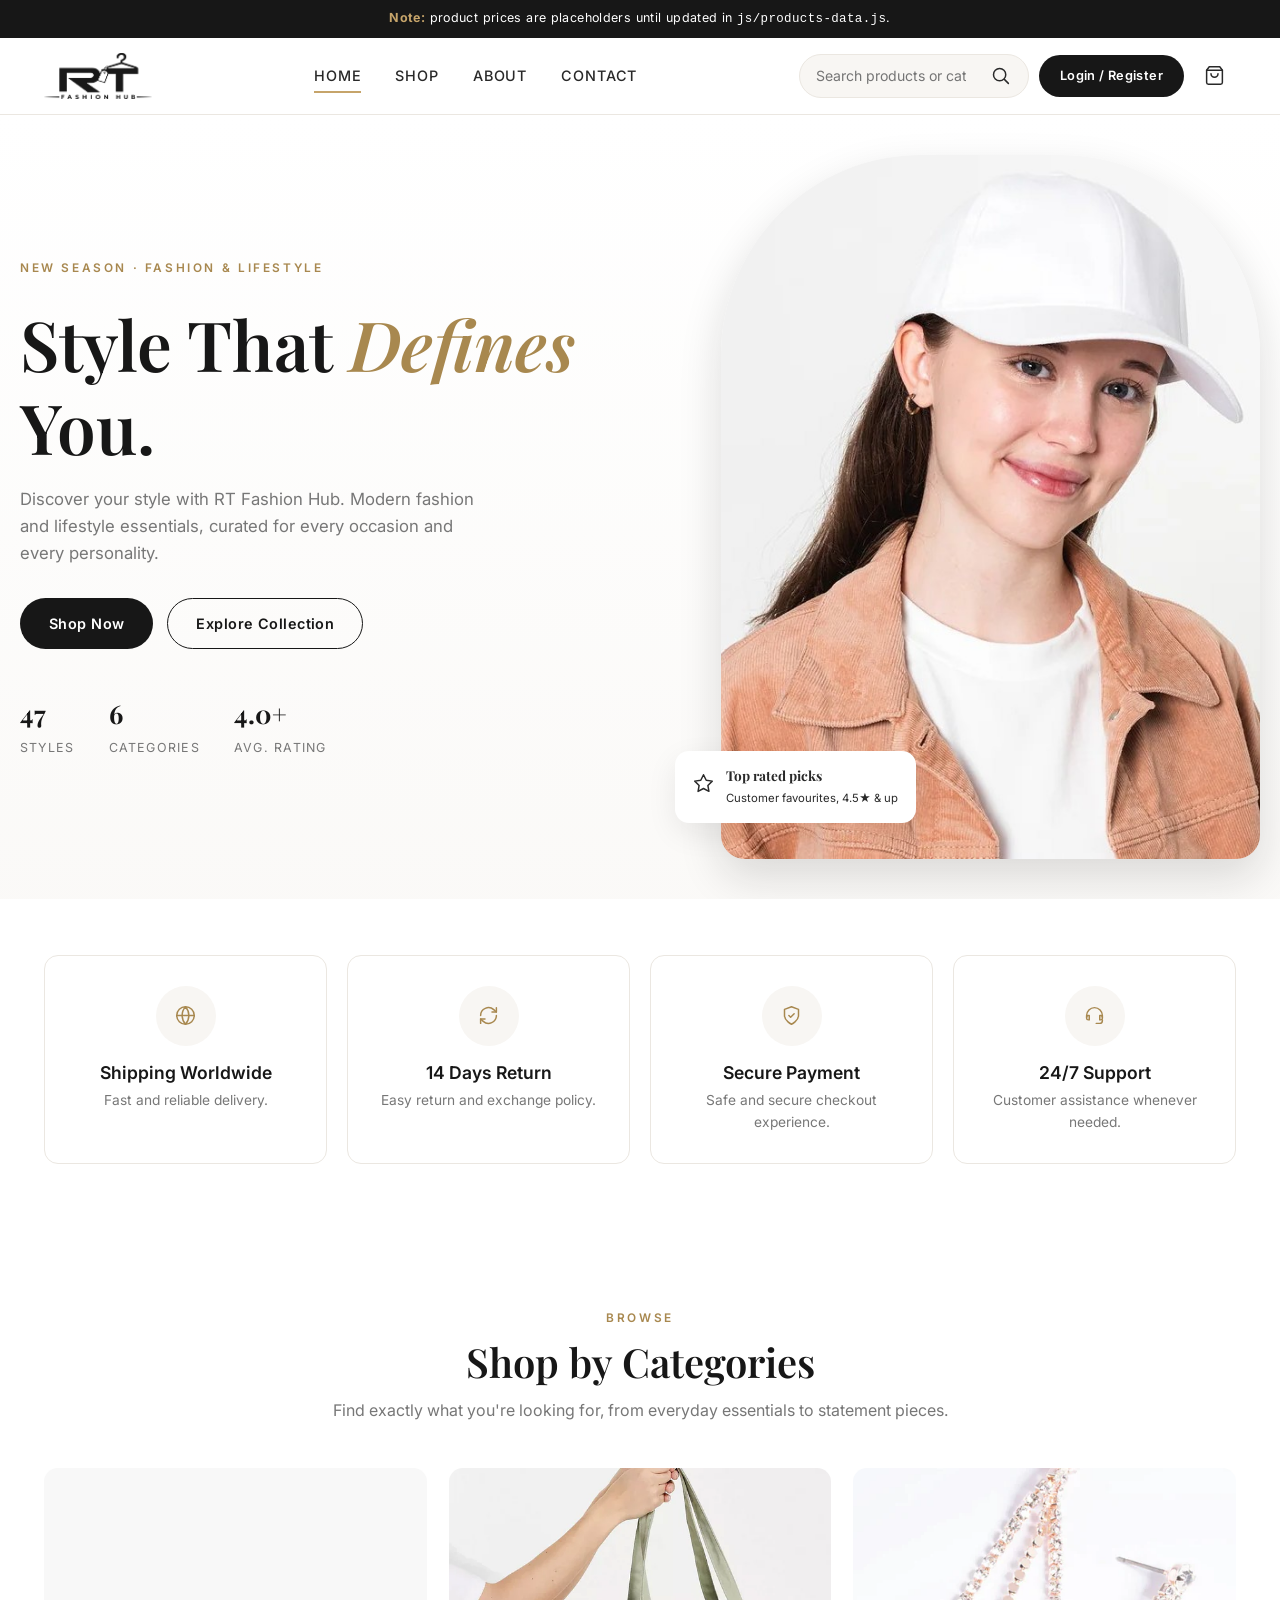
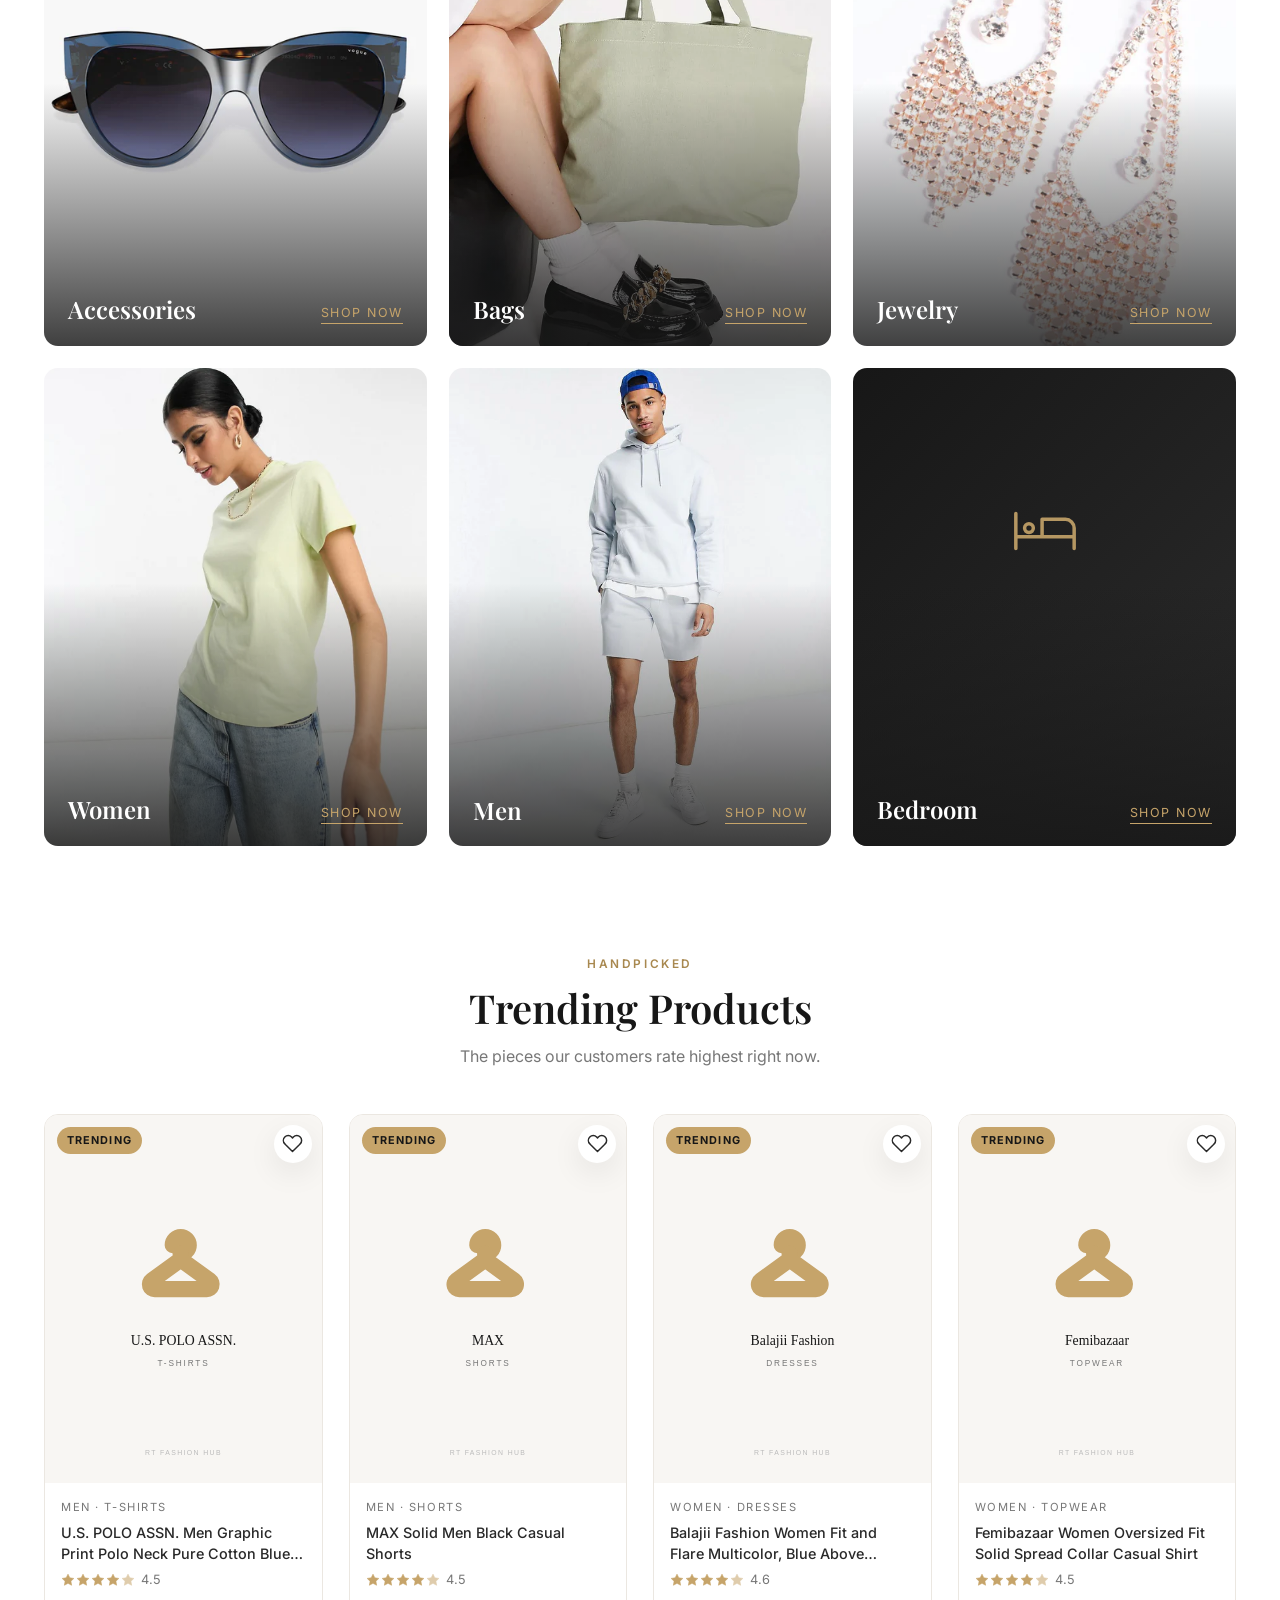
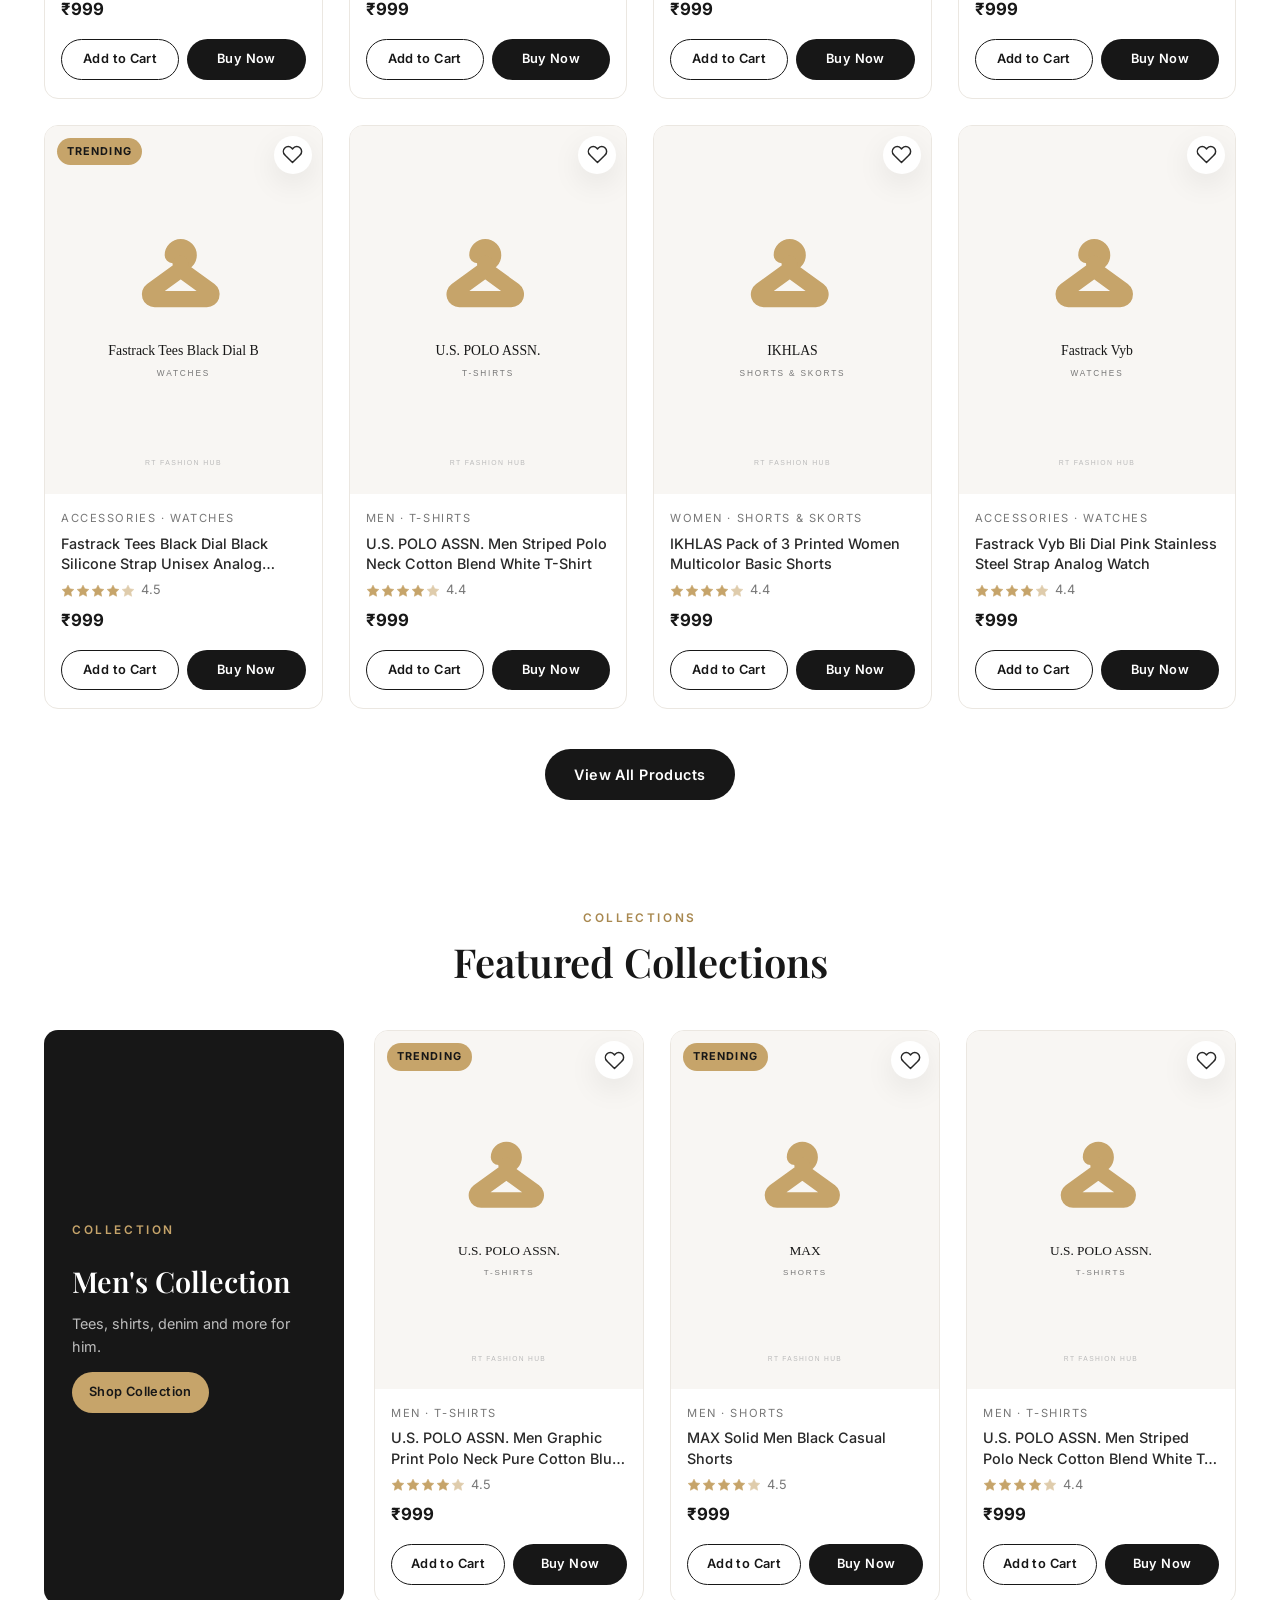
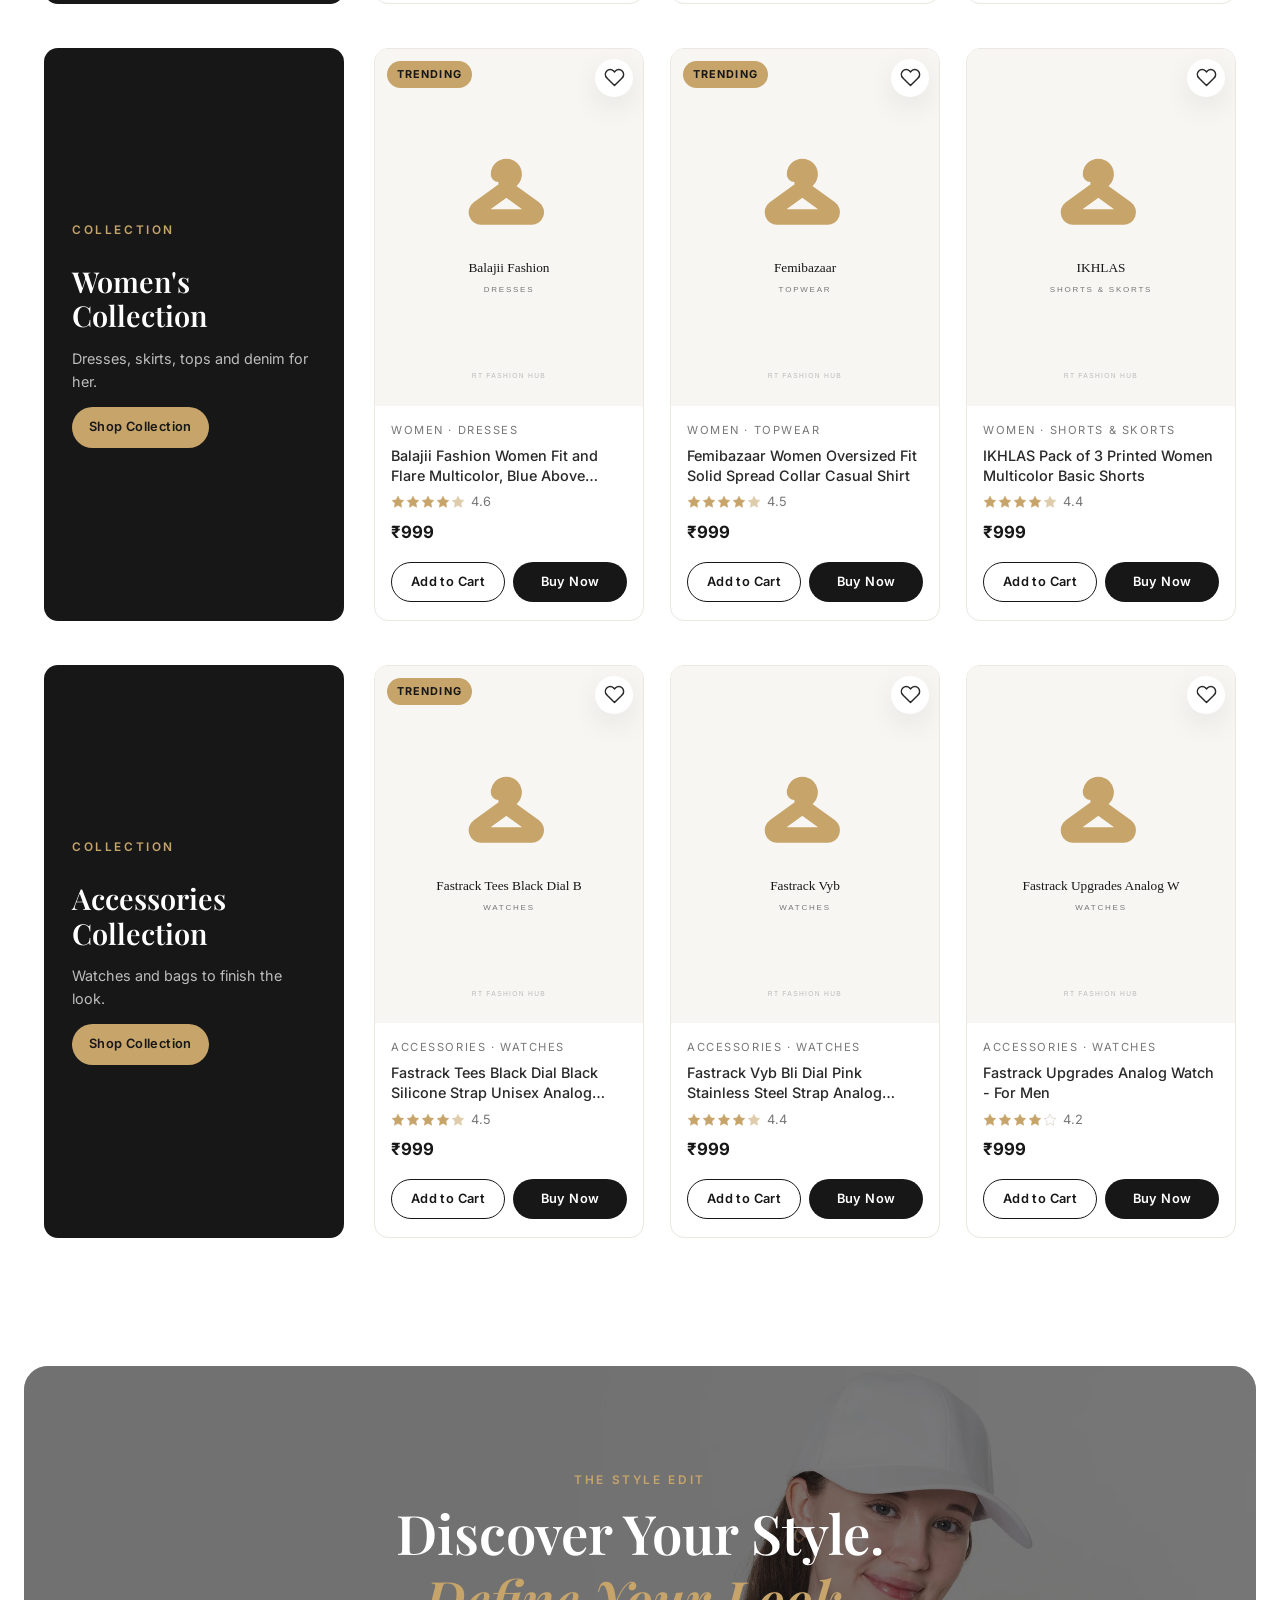
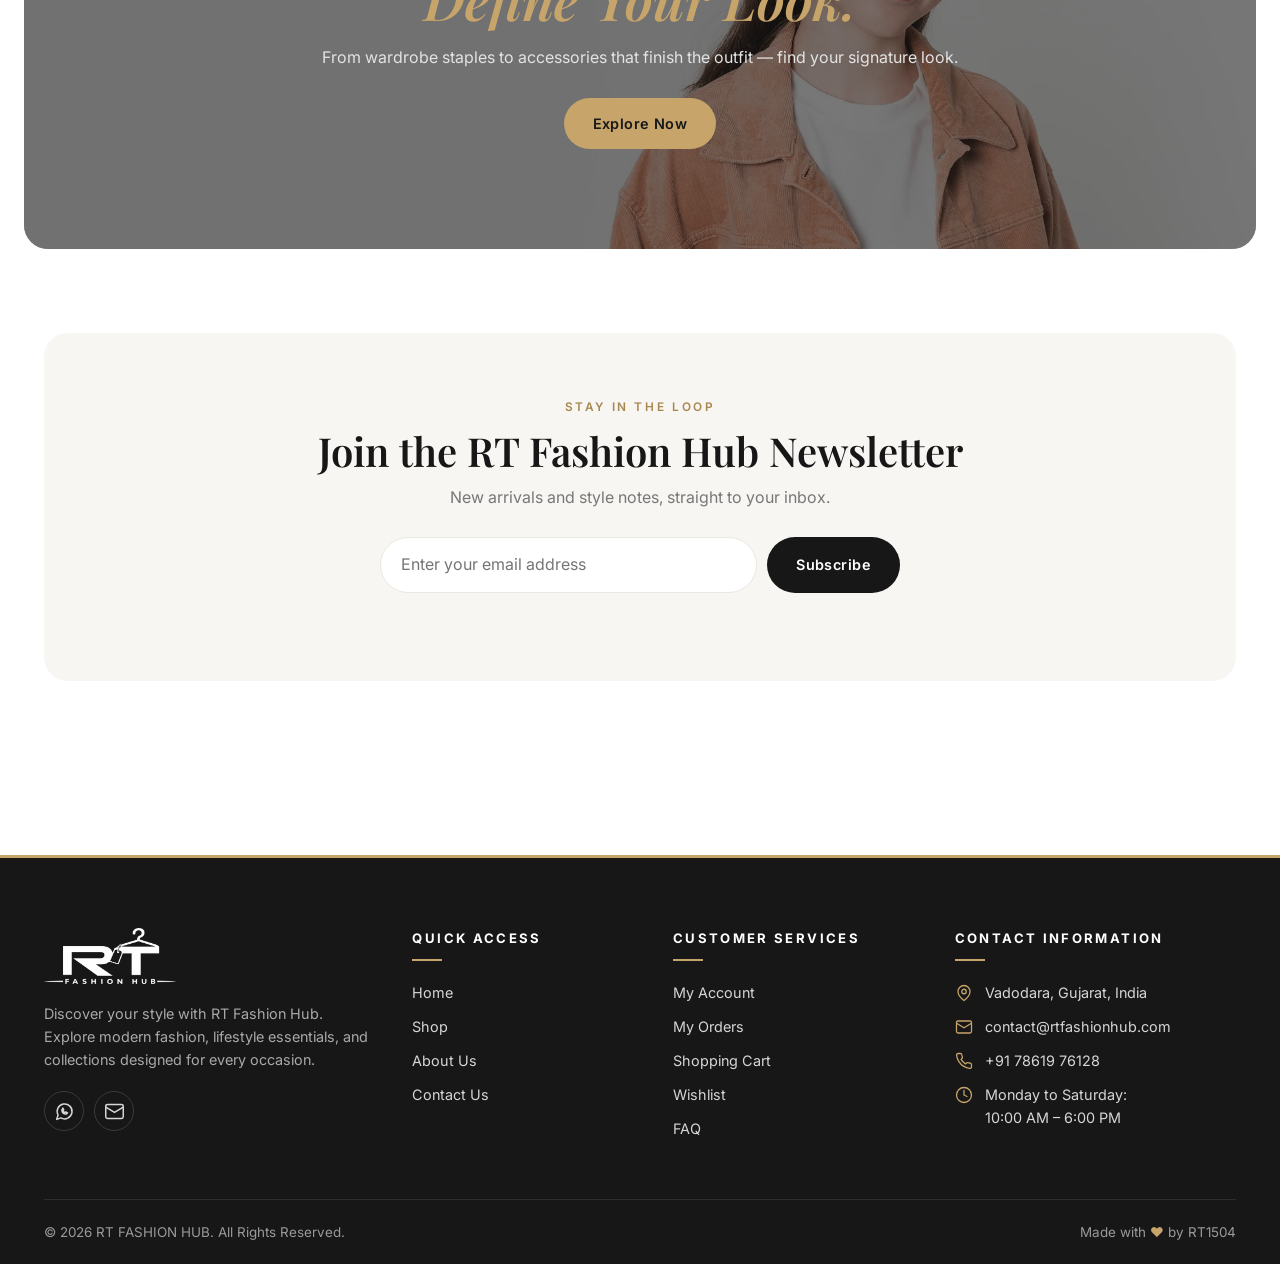
==== index.html @ 8bc7efa3 "V.2.1 commit" ====
<!DOCTYPE html>
<html lang="en">
<head>
<meta charset="UTF-8">
<meta name="viewport" content="width=device-width, initial-scale=1">
<title>RT Fashion Hub – Style That Defines You | Fashion & Lifestyle Store</title>
<meta name="description" content="Shop modern fashion for men and women, plus accessories and bags, at RT Fashion Hub, Vadodara. Style That Defines You.">
<meta property="og:title" content="RT Fashion Hub – Style That Defines You | Fashion & Lifestyle Store"><meta property="og:description" content="Shop modern fashion for men and women, plus accessories and bags, at RT Fashion Hub, Vadodara. Style That Defines You."><meta property="og:image" content="images/brand/logo.png">
<link rel="icon" type="image/png" href="images/brand/favicon.png">
<link rel="preconnect" href="https://fonts.googleapis.com"><link rel="preconnect" href="https://fonts.gstatic.com" crossorigin>
<link href="https://fonts.googleapis.com/css2?family=Inter:wght@400;500;600;700&family=Playfair+Display:ital,wght@0,500;0,600;0,700;1,500&display=swap" rel="stylesheet">
<link rel="stylesheet" href="css/styles.css">
</head>
<body data-page="home">
<div id="site-header"></div>
<main>
<section class="hero"><div class="container hero-grid">
 <div><span class="eyebrow">New Season · Fashion &amp; Lifestyle</span>
  <h1>Style That <em>Defines</em> You.</h1>
  <p>Discover your style with RT Fashion Hub. Modern fashion and lifestyle essentials, curated for every occasion and every personality.</p>
  <div class="hero-cta"><a class="btn btn--dark" href="shop.html">Shop Now</a><a class="btn btn--outline" href="#collections">Explore Collection</a></div>
  <div class="hero-stats"><div><b id="statProducts">47</b><span>Styles</span></div><div><b>6</b><span>Categories</span></div><div><b>4.0+</b><span>Avg. Rating</span></div></div></div>
 <div class="hero-media"><div class="frame"><img src="images/background/banner1.jpg" alt="Model wearing a relaxed white top and bucket hat" fetchpriority="high"></div>
  <div class="hero-tag"><span data-ico="star"></span><div><b>Top rated picks</b><small>Customer favourites, 4.5★ &amp; up</small></div></div></div>
</div></section>
<section class="section--tight"><div class="container"><div class="benefits"><div class="benefit reveal"><div class="ico-wrap" data-ico="globe"></div><h3>Shipping Worldwide</h3><p>Fast and reliable delivery.</p></div><div class="benefit reveal"><div class="ico-wrap" data-ico="refresh"></div><h3>14 Days Return</h3><p>Easy return and exchange policy.</p></div><div class="benefit reveal"><div class="ico-wrap" data-ico="shield"></div><h3>Secure Payment</h3><p>Safe and secure checkout experience.</p></div><div class="benefit reveal"><div class="ico-wrap" data-ico="headset"></div><h3>24/7 Support</h3><p>Customer assistance whenever needed.</p></div></div></div></section>
<section class="section"><div class="container"><div class="section-head reveal"><span class="eyebrow">Browse</span><h2>Shop by Categories</h2><p>Find exactly what you're looking for, from everyday essentials to statement pieces.</p></div><div class="cat-grid"><a class="cat-card reveal " href="shop.html?cat=Accessories"><img src="images/Accessories/sunglasses1.webp" alt="Accessories collection" loading="lazy"><div class="cap"><h3>Accessories</h3><span class="go">Shop Now</span></div></a><a class="cat-card reveal " href="shop.html?cat=Bags"><img src="images/Bags/shopper-bag-with-laptop_01.webp" alt="Bags collection" loading="lazy"><div class="cap"><h3>Bags</h3><span class="go">Shop Now</span></div></a><a class="cat-card reveal " href="shop.html?cat=Jewelry"><img src="images/Jewelry/Gold-Teardrop-Tassle-Earrings_01.webp" alt="Jewelry collection" loading="lazy"><div class="cap"><h3>Jewelry</h3><span class="go">Shop Now</span></div></a><a class="cat-card reveal " href="shop.html?cat=Women"><img src="images/woman/image67.webp" alt="Women collection" loading="lazy"><div class="cap"><h3>Women</h3><span class="go">Shop Now</span></div></a><a class="cat-card reveal " href="shop.html?cat=Men"><img src="images/man/hoodie-in-blue_01.webp" alt="Men collection" loading="lazy"><div class="cap"><h3>Men</h3><span class="go">Shop Now</span></div></a><a class="cat-card reveal cat-card--empty" href="shop.html?cat=Bedroom"><span data-ico="bed"></span><div class="cap"><h3>Bedroom</h3><span class="go">Shop Now</span></div></a></div></div></section>
<section class="section" style="padding-top:20px"><div class="container"><div class="section-head reveal"><span class="eyebrow">Handpicked</span><h2>Trending Products</h2><p>The pieces our customers rate highest right now.</p></div>
 <div class="product-grid" id="trending"></div><div style="text-align:center;margin-top:40px"><a class="btn btn--dark" href="shop.html">View All Products</a></div></div></section>
<section class="section" id="collections" style="padding-top:20px"><div class="container"><div class="section-head reveal"><span class="eyebrow">Collections</span><h2>Featured Collections</h2></div>
 <div id="collectionMen"></div><div id="collectionWomen"></div><div id="collectionAcc"></div></div></section>
<section><div class="promo reveal"><img src="images/background/slide16_bdfdea89-9df3-48da-9f0a-888fd50a83d5.webp" alt="" loading="lazy"><div class="promo-inner"><span class="eyebrow" style="color:var(--accent)">The Style Edit</span><h2>Discover Your Style.<br><em>Define Your Look.</em></h2><p>From wardrobe staples to accessories that finish the outfit — find your signature look.</p><a class="btn btn--gold" href="shop.html">Explore Now</a></div></div></section>
<section class="section"><div class="container"><div class="newsletter reveal"><span class="eyebrow">Stay in the loop</span><h2>Join the RT Fashion Hub Newsletter</h2><p style="color:var(--muted);margin-top:10px">New arrivals and style notes, straight to your inbox.</p>
 <form class="news-form" id="newsForm" novalidate><label class="sr-only" for="newsEmail">Email address</label><input id="newsEmail" type="email" placeholder="Enter your email address" autocomplete="email" required><button class="btn btn--dark" type="submit">Subscribe</button></form><div class="form-msg" id="newsMsg" role="status"></div></div></div></section>
</main>
<div id="site-footer"></div>
<script src="js/config.js"></script>
<script src="js/products-data.js"></script>
<script src="js/store.js"></script>
<script src="js/components.js"></script>
<script src="js/home.js"></script>
</body>
</html>
---- css/styles.css ----
/* RT FASHION HUB – design system. Palette is fixed per brand guide. */
:root{
  --primary:#171717; --secondary:#FFFFFF; --bg:#FFFFFF; --warm:#F8F6F3;
  --accent:#C6A46A; --accent-dark:#a8884f; --text:#292929; --muted:#777777;
  --line:#ebe7e1; --danger:#b3261e; --ok:#2e7d4f;
  --radius:14px; --shadow:0 10px 30px rgba(23,23,23,.08); --shadow-lg:0 18px 44px rgba(23,23,23,.14);
  --font-head:"Playfair Display",Georgia,serif; --font:"Inter","Segoe UI",system-ui,sans-serif;
  --maxw:1240px; --header-h:76px;
}
*{box-sizing:border-box;margin:0;padding:0}
html{scroll-behavior:smooth;-webkit-text-size-adjust:100%}
body{font-family:var(--font);color:var(--text);background:var(--bg);line-height:1.6;overflow-x:hidden}
img{max-width:100%;display:block}
a{color:inherit;text-decoration:none}
button,input,select,textarea{font:inherit;color:inherit}
button{cursor:pointer;border:0;background:none}
ul{list-style:none}
.container{width:100%;max-width:var(--maxw);margin:0 auto;padding:0 24px}
.section{padding:84px 0}
.section--tight{padding:56px 0}
.section-head{text-align:center;max-width:640px;margin:0 auto 44px}
.eyebrow{display:inline-block;font-size:.74rem;letter-spacing:.22em;text-transform:uppercase;color:var(--accent-dark);font-weight:600;margin-bottom:10px}
h1,h2,h3{font-family:var(--font-head);color:var(--primary);line-height:1.2;font-weight:600}
h2{font-size:clamp(1.7rem,3.4vw,2.5rem)}
.section-head p{color:var(--muted);margin-top:12px}
:focus-visible{outline:2px solid var(--accent);outline-offset:3px}
.sr-only{position:absolute;width:1px;height:1px;overflow:hidden;clip:rect(0 0 0 0);white-space:nowrap}

/* Buttons */
.btn{display:inline-flex;align-items:center;justify-content:center;gap:8px;padding:13px 28px;border-radius:999px;font-weight:600;font-size:.9rem;letter-spacing:.03em;transition:.25s;border:1.5px solid transparent;min-height:46px;text-align:center}
.btn--dark{background:var(--primary);color:#fff}
.btn--dark:hover{background:var(--accent);color:var(--primary);transform:translateY(-2px)}
.btn--gold{background:var(--accent);color:var(--primary)}
.btn--gold:hover{background:var(--primary);color:#fff;transform:translateY(-2px)}
.btn--outline{border-color:var(--primary);color:var(--primary);background:transparent}
.btn--outline:hover{background:var(--primary);color:#fff}
.btn--light{border-color:#fff;color:#fff}
.btn--light:hover{background:#fff;color:var(--primary)}
.btn--sm{padding:9px 16px;font-size:.8rem;min-height:40px}
.btn--block{width:100%}
.btn[disabled]{opacity:.55;cursor:not-allowed;transform:none}
.link-arrow{font-weight:600;font-size:.88rem;border-bottom:1.5px solid var(--accent);padding-bottom:2px;transition:.2s}
.link-arrow:hover{color:var(--accent-dark)}

/* Notice bar */
.notice-bar{background:var(--primary);color:#fff;font-size:.78rem;text-align:center;padding:8px 16px;letter-spacing:.03em}
.notice-bar b{color:var(--accent)}

/* Header */
.site-header{position:sticky;top:0;z-index:50;background:#fff;border-bottom:1px solid var(--line)}
.header-inner{display:flex;align-items:center;justify-content:space-between;gap:20px;height:var(--header-h)}
.logo img{height:46px;width:auto}
.main-nav{display:flex;gap:34px}
.main-nav a{font-size:.9rem;font-weight:500;letter-spacing:.06em;text-transform:uppercase;position:relative;padding:6px 0}
.main-nav a::after{content:"";position:absolute;left:0;bottom:0;height:2px;width:0;background:var(--accent);transition:.25s}
.main-nav a:hover::after,.main-nav a.active::after{width:100%}
.header-actions{display:flex;align-items:center;gap:10px}
.search-form{display:flex;align-items:center;background:var(--warm);border:1px solid var(--line);border-radius:999px;padding:0 6px 0 16px;width:230px;transition:.25s;position:relative}
.search-form:focus-within{border-color:var(--accent);background:#fff;width:270px}
.search-form input{border:0;background:none;outline:0;width:100%;padding:10px 0;font-size:.88rem}
.icon-btn{position:relative;width:42px;height:42px;display:inline-flex;align-items:center;justify-content:center;border-radius:50%;transition:.2s;flex:none}
.icon-btn:hover{background:var(--warm);color:var(--accent-dark)}
.icon-btn svg,.ico{width:21px;height:21px;stroke:currentColor;fill:none;stroke-width:1.7;stroke-linecap:round;stroke-linejoin:round}
.badge-count{position:absolute;top:2px;right:0;min-width:18px;height:18px;border-radius:9px;background:var(--accent);color:var(--primary);font-size:.68rem;font-weight:700;display:flex;align-items:center;justify-content:center;padding:0 4px}
.login-btn{padding:10px 20px}
.menu-toggle{display:none}
.search-suggest{position:absolute;top:calc(100% + 8px);left:0;right:0;background:#fff;border:1px solid var(--line);border-radius:12px;box-shadow:var(--shadow-lg);overflow:hidden;display:none;z-index:60;min-width:320px}
.search-suggest.open{display:block}
.search-suggest a{display:flex;gap:12px;align-items:center;padding:10px 14px;font-size:.85rem;border-bottom:1px solid var(--line)}
.search-suggest a:hover{background:var(--warm)}
.search-suggest img{width:38px;height:48px;object-fit:cover;border-radius:6px;background:var(--warm)}
.search-suggest small{color:var(--muted);display:block}
.mobile-search{display:none}
.user-menu{position:relative}
.user-dropdown{position:absolute;right:0;top:calc(100% + 8px);background:#fff;border:1px solid var(--line);border-radius:12px;box-shadow:var(--shadow-lg);min-width:200px;padding:8px;display:none}
.user-menu.open .user-dropdown{display:block}
.user-dropdown a,.user-dropdown button{display:block;width:100%;text-align:left;padding:10px 12px;border-radius:8px;font-size:.88rem}
.user-dropdown a:hover,.user-dropdown button:hover{background:var(--warm)}
.user-dropdown .who{padding:8px 12px;font-size:.78rem;color:var(--muted);border-bottom:1px solid var(--line);margin-bottom:6px}

/* Cart drawer */
.overlay{position:fixed;inset:0;background:rgba(23,23,23,.5);opacity:0;visibility:hidden;transition:.3s;z-index:90}
.overlay.open{opacity:1;visibility:visible}
.drawer{position:fixed;top:0;right:0;height:100%;width:min(420px,100%);background:#fff;z-index:100;transform:translateX(100%);transition:.35s;display:flex;flex-direction:column;visibility:hidden}
.drawer.open{transform:none;visibility:visible;box-shadow:var(--shadow-lg)}
.drawer-head{display:flex;justify-content:space-between;align-items:center;padding:20px 24px;border-bottom:1px solid var(--line)}
.drawer-head h3{font-size:1.3rem}
.drawer-body{flex:1;overflow-y:auto;padding:12px 24px}
.drawer-foot{padding:20px 24px;border-top:1px solid var(--line);display:grid;gap:10px}
.drawer-foot .row{display:flex;justify-content:space-between;font-weight:600}
.mini-item{display:grid;grid-template-columns:70px 1fr auto;gap:14px;padding:14px 0;border-bottom:1px solid var(--line);align-items:center}
.mini-item img{width:70px;height:88px;object-fit:cover;border-radius:8px;background:var(--warm)}
.mini-item h4{font-size:.85rem;font-weight:500;line-height:1.35}
.mini-item .price{font-weight:600;font-size:.9rem;margin-top:4px}
.empty{text-align:center;padding:50px 16px;color:var(--muted)}
.empty .ico{width:44px;height:44px;margin:0 auto 14px;color:var(--accent)}
.empty h3{font-size:1.2rem;margin-bottom:6px}
.empty .btn{margin-top:18px}

/* Qty */
.qty{display:inline-flex;align-items:center;border:1px solid var(--line);border-radius:999px;overflow:hidden}
.qty button{width:32px;height:32px;font-size:1.1rem;line-height:1}
.qty button:hover{background:var(--warm)}
.qty span{min-width:28px;text-align:center;font-size:.88rem;font-weight:600}
.remove-link{font-size:.76rem;color:var(--muted);text-decoration:underline}
.remove-link:hover{color:var(--danger)}

/* Hero */
.hero{background:linear-gradient(180deg,#fff 0%,var(--warm) 160%);overflow:hidden}
.hero-grid{display:grid;grid-template-columns:1.05fr 1fr;gap:40px;align-items:center;min-height:calc(100vh - var(--header-h) - 40px);max-height:780px;padding:40px 0}
.hero h1{font-size:clamp(2.4rem,5.4vw,4.4rem);margin:14px 0 18px}
.hero h1 em{color:var(--accent-dark);font-style:italic}
.hero p{color:var(--muted);max-width:480px;font-size:1.05rem}
.hero-cta{display:flex;gap:14px;flex-wrap:wrap;margin-top:32px}
.hero-stats{display:flex;gap:34px;margin-top:44px}
.hero-stats b{display:block;font-family:var(--font-head);font-size:1.6rem;color:var(--primary)}
.hero-stats span{font-size:.78rem;color:var(--muted);text-transform:uppercase;letter-spacing:.1em}
.hero-media{position:relative;height:100%;min-height:420px}
.hero-media .frame{position:absolute;inset:0 0 0 8%;border-radius:200px 200px 24px 24px;overflow:hidden;box-shadow:var(--shadow-lg)}
.hero-media img{width:100%;height:100%;object-fit:cover;object-position:center top}
.hero-media::before{content:"";position:absolute;inset:-14px 6% 14px -14px;border:1.5px solid var(--accent);border-radius:200px 200px 24px 24px;z-index:-1}
.hero-tag{position:absolute;left:0;bottom:36px;background:#fff;border-radius:14px;padding:14px 18px;box-shadow:var(--shadow);display:flex;gap:12px;align-items:center;font-size:.85rem;animation:float 4s ease-in-out infinite}
.hero-tag b{display:block;font-family:var(--font-head)}
@keyframes float{50%{transform:translateY(-8px)}}

/* Benefits */
.benefits{display:grid;grid-template-columns:repeat(4,1fr);gap:20px}
.benefit{background:#fff;border:1px solid var(--line);border-radius:var(--radius);padding:30px 24px;text-align:center;transition:.3s}
.benefit:hover{transform:translateY(-6px);box-shadow:var(--shadow);border-color:var(--accent)}
.benefit .ico-wrap{width:60px;height:60px;border-radius:50%;background:var(--warm);display:flex;align-items:center;justify-content:center;margin:0 auto 16px;color:var(--accent-dark);transition:.3s}
.benefit:hover .ico-wrap{background:var(--primary);color:var(--accent)}
.benefit h3{font-size:1.1rem;font-family:var(--font);font-weight:600;margin-bottom:6px}
.benefit p{font-size:.86rem;color:var(--muted)}

/* Categories */
.cat-grid{display:grid;grid-template-columns:repeat(3,1fr);gap:22px}
.cat-card{position:relative;border-radius:var(--radius);overflow:hidden;aspect-ratio:4/5;background:var(--primary);display:block}
.cat-card img{width:100%;height:100%;object-fit:cover;transition:transform .6s}
.cat-card:hover img{transform:scale(1.07)}
.cat-card::after{content:"";position:absolute;inset:0;background:linear-gradient(180deg,transparent 45%,rgba(23,23,23,.82))}
.cat-card .cap{position:absolute;left:24px;right:24px;bottom:22px;z-index:2;color:#fff;display:flex;justify-content:space-between;align-items:flex-end}
.cat-card h3{color:#fff;font-size:1.5rem}
.cat-card .go{font-size:.78rem;letter-spacing:.12em;text-transform:uppercase;color:var(--accent);border-bottom:1px solid var(--accent)}
.cat-card--empty{display:flex;align-items:center;justify-content:center;background:linear-gradient(135deg,#171717,#2c2c2c)}
.cat-card--empty .ico{position:absolute;top:34%;left:50%;transform:translate(-50%,-50%);width:70px;height:70px;color:var(--accent);opacity:.9;stroke-width:1.2}

/* Product card */
.product-grid{display:grid;grid-template-columns:repeat(4,1fr);gap:26px}
.pcard{background:#fff;border:1px solid var(--line);border-radius:var(--radius);overflow:hidden;display:flex;flex-direction:column;transition:.3s;position:relative}
.pcard:hover{box-shadow:var(--shadow-lg);transform:translateY(-5px);border-color:transparent}
.pcard .thumb{position:relative;aspect-ratio:3/4;background:var(--warm);display:block;overflow:hidden}
.pcard .thumb img{width:100%;height:100%;object-fit:contain;transition:transform .5s}
.pcard:hover .thumb img{transform:scale(1.05)}
.tags{position:absolute;top:12px;left:12px;display:flex;flex-direction:column;gap:6px;align-items:flex-start;z-index:2}
.tag{font-size:.68rem;font-weight:700;letter-spacing:.1em;text-transform:uppercase;padding:5px 10px;border-radius:999px;background:var(--primary);color:#fff}
.tag--sale{background:var(--danger)}
.tag--gold{background:var(--accent);color:var(--primary)}
.wish{position:absolute;top:10px;right:10px;z-index:2;width:38px;height:38px;border-radius:50%;background:#fff;box-shadow:var(--shadow);display:flex;align-items:center;justify-content:center;transition:.2s}
.wish:hover{transform:scale(1.1)}
.wish.on svg{fill:var(--danger);stroke:var(--danger)}
.pinfo{padding:16px 16px 18px;display:flex;flex-direction:column;gap:6px;flex:1}
.pcat{font-size:.7rem;letter-spacing:.14em;text-transform:uppercase;color:var(--muted)}
.pname{font-size:.9rem;font-weight:500;line-height:1.4;display:-webkit-box;-webkit-line-clamp:2;-webkit-box-orient:vertical;overflow:hidden;min-height:2.8em}
.pname:hover{color:var(--accent-dark)}
.stars{display:flex;align-items:center;gap:6px;font-size:.8rem;color:var(--muted)}
.stars .row{display:inline-flex;gap:1px}
.star{width:14px;height:14px}
.star.f{fill:var(--accent);stroke:var(--accent)}
.star.e{fill:none;stroke:#cfc7b8}
.price-row{display:flex;align-items:baseline;gap:8px;flex-wrap:wrap}
.price{font-weight:700;font-size:1.05rem;color:var(--primary)}
.price-old{text-decoration:line-through;color:var(--muted);font-size:.85rem}
.off{font-size:.78rem;color:var(--ok);font-weight:600}
.pactions{display:grid;grid-template-columns:1fr 1fr;gap:8px;margin-top:auto;padding-top:10px}

/* Collections */
.collection{display:grid;grid-template-columns:300px 1fr;gap:30px;align-items:stretch;margin-bottom:44px}
.collection-intro{background:var(--primary);color:#fff;border-radius:var(--radius);padding:34px 28px;display:flex;flex-direction:column;justify-content:center;gap:14px}
.collection-intro h3{color:#fff;font-size:1.8rem}
.collection-intro p{color:#bdbdbd;font-size:.9rem}
.collection-intro .btn{align-self:flex-start}
.collection .product-grid{grid-template-columns:repeat(3,1fr)}

/* Promo */
.promo{position:relative;color:#fff;background:var(--primary);overflow:hidden;border-radius:24px;margin:0 24px}
.promo img{position:absolute;inset:0;width:100%;height:100%;object-fit:cover;opacity:.42}
.promo-inner{position:relative;padding:100px 24px;text-align:center;max-width:720px;margin:0 auto}
.promo h2{color:#fff;font-size:clamp(2rem,4.6vw,3.4rem)}
.promo h2 em{color:var(--accent);font-style:italic}
.promo p{margin:14px 0 28px;color:#e3e3e3}

/* Newsletter */
.newsletter{background:var(--warm);border-radius:24px;padding:60px 24px;text-align:center}
.news-form{display:flex;gap:10px;max-width:520px;margin:26px auto 0}
.news-form input{flex:1;padding:14px 20px;border:1px solid var(--line);border-radius:999px;background:#fff;outline:0;min-width:0}
.news-form input:focus{border-color:var(--accent)}
.form-msg{font-size:.85rem;margin-top:12px;min-height:1.2em}
.form-msg.ok{color:var(--ok)} .form-msg.err{color:var(--danger)} .form-msg.info{color:var(--muted)}

/* Page header */
.page-hero{background:var(--primary);color:#fff;text-align:center;padding:70px 24px;position:relative;overflow:hidden}
.page-hero h1{color:#fff;font-size:clamp(2rem,5vw,3.4rem)}
.page-hero p{color:#cfcfcf;margin-top:10px}
.page-hero--img::before{content:"";position:absolute;inset:0;background:var(--bg-img) center/cover;opacity:.35}
.page-hero>*{position:relative}
.crumbs{font-size:.8rem;color:var(--accent);margin-bottom:12px;letter-spacing:.08em;text-transform:uppercase}

/* Shop */
.shop-layout{display:grid;grid-template-columns:250px 1fr;gap:36px;align-items:start}
.filters{position:sticky;top:calc(var(--header-h) + 20px);border:1px solid var(--line);border-radius:var(--radius);padding:22px}
.filters h4{font-family:var(--font);font-size:.76rem;text-transform:uppercase;letter-spacing:.16em;color:var(--muted);margin:0 0 10px}
.filters .grp{margin-bottom:22px}
.filters .grp:last-child{margin-bottom:0}
.chip-list{display:flex;flex-direction:column;gap:2px}
.chip{display:flex;justify-content:space-between;padding:9px 12px;border-radius:8px;font-size:.88rem;text-align:left;width:100%;transition:.2s}
.chip:hover{background:var(--warm)}
.chip.active{background:var(--primary);color:#fff}
.chip small{opacity:.65}
.subchips{padding-left:12px;margin:2px 0 6px}
.shop-bar{display:flex;gap:14px;align-items:center;flex-wrap:wrap;margin-bottom:24px}
.shop-search{flex:1;min-width:0;flex-basis:200px;display:flex;align-items:center;gap:10px;border:1px solid var(--line);border-radius:999px;padding:0 18px;background:#fff}
.shop-search:focus-within{border-color:var(--accent)}
.shop-search input{border:0;outline:0;flex:1;min-width:0;width:100%;padding:12px 0;background:none}
select.sort{border:1px solid var(--line);border-radius:999px;padding:12px 18px;background:#fff;outline:0}
.count{color:var(--muted);font-size:.88rem;margin-bottom:18px}
.shop-layout .product-grid{grid-template-columns:repeat(3,1fr)}
.filter-toggle{display:none}

/* Product detail */
.pd{display:grid;grid-template-columns:1fr 1fr;gap:56px;align-items:start}
.pd-main{aspect-ratio:3/4;background:var(--warm);border-radius:var(--radius);overflow:hidden;position:relative}
.pd-main img{width:100%;height:100%;object-fit:contain}
.pd-thumbs{display:flex;gap:10px;margin-top:12px}
.pd-thumbs button{width:72px;height:90px;border:1.5px solid var(--line);border-radius:8px;overflow:hidden;background:var(--warm)}
.pd-thumbs button.on{border-color:var(--accent)}
.pd-thumbs img{width:100%;height:100%;object-fit:cover}
.pd-info h1{font-size:clamp(1.5rem,2.8vw,2.1rem);margin:8px 0 14px}
.pd-info .price{font-size:1.7rem}
.pd-meta{display:grid;grid-template-columns:130px 1fr;gap:8px 12px;font-size:.9rem;margin:22px 0;padding:18px 0;border-top:1px solid var(--line);border-bottom:1px solid var(--line)}
.pd-meta dt{color:var(--muted)}
.pd-buy{display:flex;gap:12px;flex-wrap:wrap;align-items:center;margin-top:22px}
.note{font-size:.8rem;color:var(--muted);margin-top:14px}
.price-note{display:inline-block;font-size:.72rem;background:var(--warm);color:var(--muted);padding:3px 8px;border-radius:6px;margin-left:6px}

/* About / content */
.split{display:grid;grid-template-columns:1fr 1fr;gap:56px;align-items:center}
.split img{border-radius:var(--radius);width:100%;aspect-ratio:4/5;object-fit:cover}
.split p{color:var(--muted);margin-top:14px}
.checks li{display:flex;gap:12px;padding:10px 0;border-bottom:1px solid var(--line)}
.checks .ico{color:var(--accent-dark);flex:none;margin-top:2px;width:20px;height:20px}
.cards-3{display:grid;grid-template-columns:repeat(3,1fr);gap:22px}
.card{background:#fff;border:1px solid var(--line);border-radius:var(--radius);padding:30px;transition:.3s}
.card:hover{transform:translateY(-5px);box-shadow:var(--shadow);border-color:var(--accent)}
.card .ico-wrap{width:52px;height:52px;border-radius:50%;background:var(--warm);color:var(--accent-dark);display:flex;align-items:center;justify-content:center;margin-bottom:16px}
.card h3{font-size:1.15rem;margin-bottom:8px}
.card p{color:var(--muted);font-size:.9rem}
.dark-band{background:var(--primary);color:#fff;border-radius:24px;padding:64px 40px;text-align:center}
.dark-band h2{color:#fff}
.dark-band p{color:#cfcfcf;max-width:600px;margin:14px auto 0}
.timeline{display:grid;grid-template-columns:repeat(6,1fr);gap:0;position:relative;margin-top:20px}
.timeline::before{content:"";position:absolute;top:22px;left:8%;right:8%;height:2px;background:var(--line)}
.tl-item{text-align:center;padding:0 10px;position:relative}
.tl-dot{width:46px;height:46px;border-radius:50%;background:var(--primary);color:var(--accent);display:flex;align-items:center;justify-content:center;margin:0 auto 16px;font-weight:700;position:relative;z-index:1;border:4px solid #fff;transition:.3s}
.tl-item:hover .tl-dot{background:var(--accent);color:var(--primary);transform:scale(1.1)}
.tl-item h4{font-family:var(--font);font-size:.95rem;margin-bottom:6px}
.tl-item p{font-size:.8rem;color:var(--muted)}
.team{display:grid;grid-template-columns:repeat(3,1fr);gap:24px}
.member{text-align:center;border:1px solid var(--line);border-radius:var(--radius);padding:34px 24px;transition:.3s;background:#fff}
.member:hover{transform:translateY(-6px);box-shadow:var(--shadow-lg);border-color:var(--accent)}
.avatar{width:104px;height:104px;border-radius:50%;margin:0 auto 18px;background:linear-gradient(135deg,var(--primary),#3a3a3a);color:var(--accent);display:flex;align-items:center;justify-content:center;font-family:var(--font-head);font-size:2rem;border:3px solid var(--accent);transition:.3s}
.member:hover .avatar{transform:scale(1.06)}
.member h3{font-size:1.25rem}
.member .role{color:var(--accent-dark);font-size:.85rem;font-weight:600;margin:4px 0 12px}
.member a.mail{font-size:.84rem;color:var(--muted);word-break:break-all;border-bottom:1px solid var(--line)}
.member a.mail:hover{color:var(--accent-dark)}

/* Contact */
.info-cards{display:grid;grid-template-columns:repeat(4,1fr);gap:20px}
.info-card{border:1px solid var(--line);border-radius:var(--radius);padding:28px 22px;text-align:center;transition:.3s;background:#fff}
.info-card:hover{box-shadow:var(--shadow);border-color:var(--accent);transform:translateY(-4px)}
.info-card .ico-wrap{width:54px;height:54px;border-radius:50%;background:var(--primary);color:var(--accent);display:flex;align-items:center;justify-content:center;margin:0 auto 14px}
.info-card h3{font-size:1.05rem;font-family:var(--font);font-weight:600;margin-bottom:6px}
.info-card p,.info-card a{font-size:.88rem;color:var(--muted);display:block}
.info-card a:hover{color:var(--accent-dark)}
.map-wrap{border-radius:var(--radius);overflow:hidden;border:1px solid var(--line);width:100%;height:clamp(300px,38vw,440px);background:var(--warm)}
.map-wrap iframe{width:100%;height:100%;border:0}
.form-grid{display:grid;grid-template-columns:1fr 1fr;gap:18px}
.form-grid .full{grid-column:1/-1}
.field{display:flex;flex-direction:column;gap:6px}
.field label{font-size:.82rem;font-weight:600}
.field input,.field textarea,.field select{padding:13px 16px;border:1px solid var(--line);border-radius:10px;background:#fff;outline:0;transition:.2s;width:100%}
.field input:focus,.field textarea:focus,.field select:focus{border-color:var(--accent);box-shadow:0 0 0 3px rgba(198,164,106,.18)}
.field.invalid input,.field.invalid textarea{border-color:var(--danger)}
.field .err{color:var(--danger);font-size:.76rem;min-height:1em}
.field .pw{position:relative}
.field .pw button{position:absolute;right:8px;top:50%;transform:translateY(-50%);width:34px;height:34px;color:var(--muted)}
.form-card{background:#fff;border:1px solid var(--line);border-radius:var(--radius);padding:36px;box-shadow:var(--shadow)}
.faq{max-width:820px;margin:0 auto}
.faq-item{border:1px solid var(--line);border-radius:12px;margin-bottom:12px;background:#fff;overflow:hidden}
.faq-q{width:100%;display:flex;justify-content:space-between;align-items:center;gap:16px;padding:18px 22px;text-align:left;font-weight:600;font-size:.98rem}
.faq-q .plus{width:22px;height:22px;flex:none;position:relative;transition:.3s}
.faq-q .plus::before,.faq-q .plus::after{content:"";position:absolute;background:var(--accent-dark);top:50%;left:50%;transform:translate(-50%,-50%)}
.faq-q .plus::before{width:14px;height:2px}.faq-q .plus::after{width:2px;height:14px;transition:.3s}
.faq-item.open .plus::after{transform:translate(-50%,-50%) rotate(90deg);opacity:0}
.faq-a{max-height:0;overflow:hidden;transition:max-height .35s ease}
.faq-a p{padding:0 22px 20px;color:var(--muted);font-size:.93rem}
.faq-item.open{border-color:var(--accent)}

/* Auth */
.auth-wrap{max-width:560px;margin:0 auto}
.tabs{display:grid;grid-template-columns:1fr 1fr;background:var(--warm);border-radius:999px;padding:5px;margin-bottom:26px}
.tabs button{padding:12px;border-radius:999px;font-weight:600;font-size:.9rem;transition:.25s}
.tabs button.on{background:var(--primary);color:#fff}
.row-between{display:flex;justify-content:space-between;align-items:center;font-size:.85rem;gap:10px;flex-wrap:wrap}
.check{display:flex;gap:8px;align-items:flex-start;font-size:.85rem}
.check input{margin-top:4px;accent-color:var(--accent-dark)}
.demo-note{background:var(--warm);border-left:3px solid var(--accent);padding:12px 16px;border-radius:8px;font-size:.8rem;color:var(--muted);margin-bottom:22px}
.link{color:var(--accent-dark);font-weight:600}
.link:hover{text-decoration:underline}

/* Account */
.acc-layout{display:grid;grid-template-columns:260px 1fr;gap:32px;align-items:start}
.acc-nav{border:1px solid var(--line);border-radius:var(--radius);padding:12px;position:sticky;top:calc(var(--header-h) + 20px)}
.acc-nav button,.acc-nav a{display:block;width:100%;text-align:left;padding:12px 14px;border-radius:10px;font-size:.92rem;transition:.2s}
.acc-nav button:hover,.acc-nav a:hover{background:var(--warm)}
.acc-nav .on{background:var(--primary);color:#fff}
.panel{border:1px solid var(--line);border-radius:var(--radius);padding:30px;background:#fff}
.panel h2{font-size:1.5rem;margin-bottom:20px}
.welcome{background:var(--primary);color:#fff;border-radius:var(--radius);padding:30px;margin-bottom:22px}
.welcome h2{color:#fff;margin-bottom:4px}
.welcome p{color:#cfcfcf}
.kv{display:grid;grid-template-columns:repeat(2,1fr);gap:14px}
.kv div{background:var(--warm);border-radius:10px;padding:14px 16px}
.kv small{display:block;color:var(--muted);font-size:.72rem;letter-spacing:.12em;text-transform:uppercase}
.kv b{font-weight:600;word-break:break-word}
.order{border:1px solid var(--line);border-radius:12px;margin-bottom:16px;overflow:hidden}
.order-head{display:flex;justify-content:space-between;flex-wrap:wrap;gap:10px;background:var(--warm);padding:14px 18px;font-size:.84rem}
.order-body{padding:14px 18px}
.order-line{display:grid;grid-template-columns:56px 1fr auto;gap:14px;align-items:center;padding:8px 0}
.order-line img{width:56px;height:70px;object-fit:cover;border-radius:6px;background:var(--warm)}
.status{display:inline-block;padding:3px 10px;border-radius:999px;font-size:.72rem;font-weight:700;letter-spacing:.06em;text-transform:uppercase;background:var(--primary);color:#fff}
.status--pending{background:var(--accent);color:var(--primary)}
.totals{display:grid;gap:8px;font-size:.92rem}
.totals .row{display:flex;justify-content:space-between}
.totals .grand{font-weight:700;font-size:1.1rem;border-top:1px solid var(--line);padding-top:12px;margin-top:4px}
.addr-card{border:1px solid var(--line);border-radius:12px;padding:16px;display:flex;justify-content:space-between;gap:12px;margin-bottom:12px}

/* Cart / checkout */
.cart-layout{display:grid;grid-template-columns:1fr 360px;gap:36px;align-items:start}
.cart-row{display:grid;grid-template-columns:100px 1fr auto;gap:20px;padding:20px 0;border-bottom:1px solid var(--line);align-items:center}
.cart-row img{width:100px;height:128px;object-fit:contain;border-radius:10px;background:var(--warm)}
.cart-row h3{font-family:var(--font);font-size:.98rem;font-weight:500}
.cart-row .controls{display:flex;gap:16px;align-items:center;margin-top:12px}
.summary{border:1px solid var(--line);border-radius:var(--radius);padding:26px;position:sticky;top:calc(var(--header-h) + 20px);background:#fff}
.summary h3{font-size:1.3rem;margin-bottom:16px}
.pay-opt{display:flex;gap:12px;align-items:flex-start;border:1px solid var(--line);border-radius:12px;padding:14px 16px;margin-bottom:10px;cursor:pointer;transition:.2s}
.pay-opt:has(input:checked){border-color:var(--accent);background:var(--warm)}
.pay-opt.disabled{opacity:.55;cursor:not-allowed}
.pay-opt small{display:block;color:var(--muted)}
.alert{padding:14px 18px;border-radius:10px;font-size:.88rem;margin-bottom:18px}
.alert--warn{background:#fff7e6;border:1px solid #f0d9a8}
.alert--err{background:#fdecea;border:1px solid #f3bdb8;color:var(--danger)}
.alert--ok{background:#eaf6ee;border:1px solid #bfe0c9;color:var(--ok)}

/* Footer */
.site-footer{background:var(--primary);color:#d6d6d6;margin-top:90px;border-top:3px solid var(--accent)}
.footer-grid{display:grid;grid-template-columns:1.5fr 1fr 1.1fr 1.3fr;gap:44px;padding:70px 0 48px}
.site-footer img.flogo{height:56px;width:auto;margin-bottom:18px}
.site-footer h4{color:#fff;font-family:var(--font);font-size:.82rem;letter-spacing:.18em;text-transform:uppercase;margin-bottom:20px;position:relative;padding-bottom:12px}
.site-footer h4::after{content:"";position:absolute;left:0;bottom:0;width:30px;height:2px;background:var(--accent)}
.site-footer li{margin-bottom:11px;font-size:.9rem}
.site-footer li a{transition:.2s;display:inline-block}
.site-footer li a:hover{color:var(--accent);transform:translateX(5px)}
.site-footer p{font-size:.9rem;color:#a9a9a9;max-width:340px}
.socials{display:flex;gap:10px;margin-top:20px}
.socials a{width:40px;height:40px;border:1px solid #3a3a3a;border-radius:50%;display:flex;align-items:center;justify-content:center;transition:.25s}
.socials a:hover{background:var(--accent);border-color:var(--accent);color:var(--primary);transform:translateY(-3px)}
.contact-li{display:flex;gap:12px}
.contact-li .ico{color:var(--accent);width:18px;height:18px;flex:none;margin-top:3px}
.footer-bottom{border-top:1px solid #2e2e2e;padding:22px 0;display:flex;justify-content:space-between;align-items:center;gap:14px;flex-wrap:wrap;font-size:.84rem;color:#9a9a9a}
.footer-bottom .heart{color:var(--accent)}
.footer-bottom .fb-right{display:flex;gap:18px;align-items:center;flex-wrap:wrap}

/* Toast + misc */
.toasts{position:fixed;bottom:22px;left:50%;transform:translateX(-50%);z-index:200;display:grid;gap:10px;width:min(92vw,380px)}
.toast{background:var(--primary);color:#fff;padding:14px 18px;border-radius:12px;box-shadow:var(--shadow-lg);font-size:.88rem;border-left:4px solid var(--accent);animation:up .3s}
.toast.err{border-color:var(--danger)}.toast.ok{border-color:var(--ok)}
@keyframes up{from{opacity:0;transform:translateY(14px)}}
.reveal{opacity:0;transform:translateY(24px);transition:.7s}
.reveal.in{opacity:1;transform:none}
.to-top{position:fixed;right:20px;bottom:20px;width:44px;height:44px;border-radius:50%;background:var(--primary);color:var(--accent);display:none;align-items:center;justify-content:center;z-index:40;box-shadow:var(--shadow)}
.to-top.show{display:flex}
.modal{position:fixed;inset:0;z-index:150;display:none;align-items:center;justify-content:center;padding:20px;background:rgba(23,23,23,.55)}
.modal.open{display:flex}
.modal .box{background:#fff;border-radius:var(--radius);padding:30px;width:min(440px,100%);position:relative}
.skeleton{background:linear-gradient(90deg,var(--warm),#fff,var(--warm));background-size:200% 100%;animation:sh 1.2s infinite;border-radius:12px;min-height:300px}
@keyframes sh{to{background-position:-200% 0}}

/* Responsive */
@media(max-width:1100px){
  .product-grid{grid-template-columns:repeat(3,1fr)}
  .search-form{width:170px}.search-form:focus-within{width:200px}
  .main-nav{gap:22px}
  .footer-grid{grid-template-columns:1fr 1fr}
  .info-cards{grid-template-columns:repeat(2,1fr)}
  .collection{grid-template-columns:1fr}
  .timeline{grid-template-columns:repeat(3,1fr);row-gap:30px}.timeline::before{display:none}
}
@media(max-width:900px){
  .menu-toggle{display:inline-flex}
  .main-nav{position:fixed;top:0;left:0;height:100%;width:min(320px,86%);background:#fff;flex-direction:column;gap:0;padding:90px 24px 24px;transform:translateX(-100%);transition:.35s;z-index:100;box-shadow:var(--shadow-lg)}
  .main-nav.open{transform:none}
  .main-nav a{padding:16px 4px;border-bottom:1px solid var(--line);font-size:1rem}
  .search-form.desktop{display:none}
  .mobile-search{display:block;padding:0 24px 14px}
  .mobile-search .search-form{width:100%}
  .login-btn{display:none}
  .hero-grid{grid-template-columns:1fr;max-height:none;min-height:0;gap:30px}
  .hero-media{min-height:380px;order:-1}
  .benefits{grid-template-columns:repeat(2,1fr)}
  .cat-grid,.cards-3,.team{grid-template-columns:repeat(2,1fr)}
  .shop-layout{grid-template-columns:1fr}
  .filters{position:fixed;inset:0 auto 0 0;width:min(320px,88%);z-index:100;background:#fff;border-radius:0;transform:translateX(-100%);transition:.3s;overflow-y:auto}
  .filters.open{transform:none}
  .filter-toggle{display:inline-flex}
  .shop-layout .product-grid{grid-template-columns:repeat(2,1fr)}
  .pd,.split,.cart-layout,.acc-layout{grid-template-columns:1fr}
  .acc-nav{position:static;display:flex;overflow-x:auto;gap:4px}
  .acc-nav button,.acc-nav a{white-space:nowrap;width:auto}
  .summary{position:static}
}
@media(max-width:600px){
  .container{padding:0 16px}
  .section{padding:56px 0}
  .product-grid,.shop-layout .product-grid,.collection .product-grid{grid-template-columns:repeat(2,1fr);gap:12px}
  .pactions{grid-template-columns:1fr}
  .pinfo{padding:12px}
  .benefits,.cat-grid,.cards-3,.team,.info-cards,.form-grid,.kv{grid-template-columns:1fr}
  .cat-grid{grid-template-columns:repeat(2,1fr);gap:12px}
  .cat-card h3{font-size:1.1rem}.cat-card .cap{left:14px;right:14px;bottom:14px;flex-direction:column;align-items:flex-start;gap:4px}
  .timeline{grid-template-columns:1fr;gap:0;padding-left:30px}
  .timeline::before{display:block;left:22px;right:auto;top:0;bottom:0;width:2px;height:auto}
  .tl-item{text-align:left;padding:0 0 28px 38px}
  .tl-dot{position:absolute;left:-24px;top:0;margin:0}
  .footer-grid{grid-template-columns:1fr;gap:34px;padding-top:50px}
  .footer-bottom{flex-direction:column;text-align:center}
  .promo{margin:0 12px}.promo-inner{padding:70px 20px}
  .news-form{flex-direction:column}
  .cart-row{grid-template-columns:76px 1fr}.cart-row img{width:76px;height:98px}
  .cart-row .line-total{grid-column:2}
  .form-card{padding:22px}.panel{padding:20px}
  .hero-stats{gap:20px}
  .pd-meta{grid-template-columns:1fr 1.4fr}
  .logo img{height:40px}
}
@media(prefers-reduced-motion:reduce){*{animation:none!important;transition:none!important}.reveal{opacity:1;transform:none}}
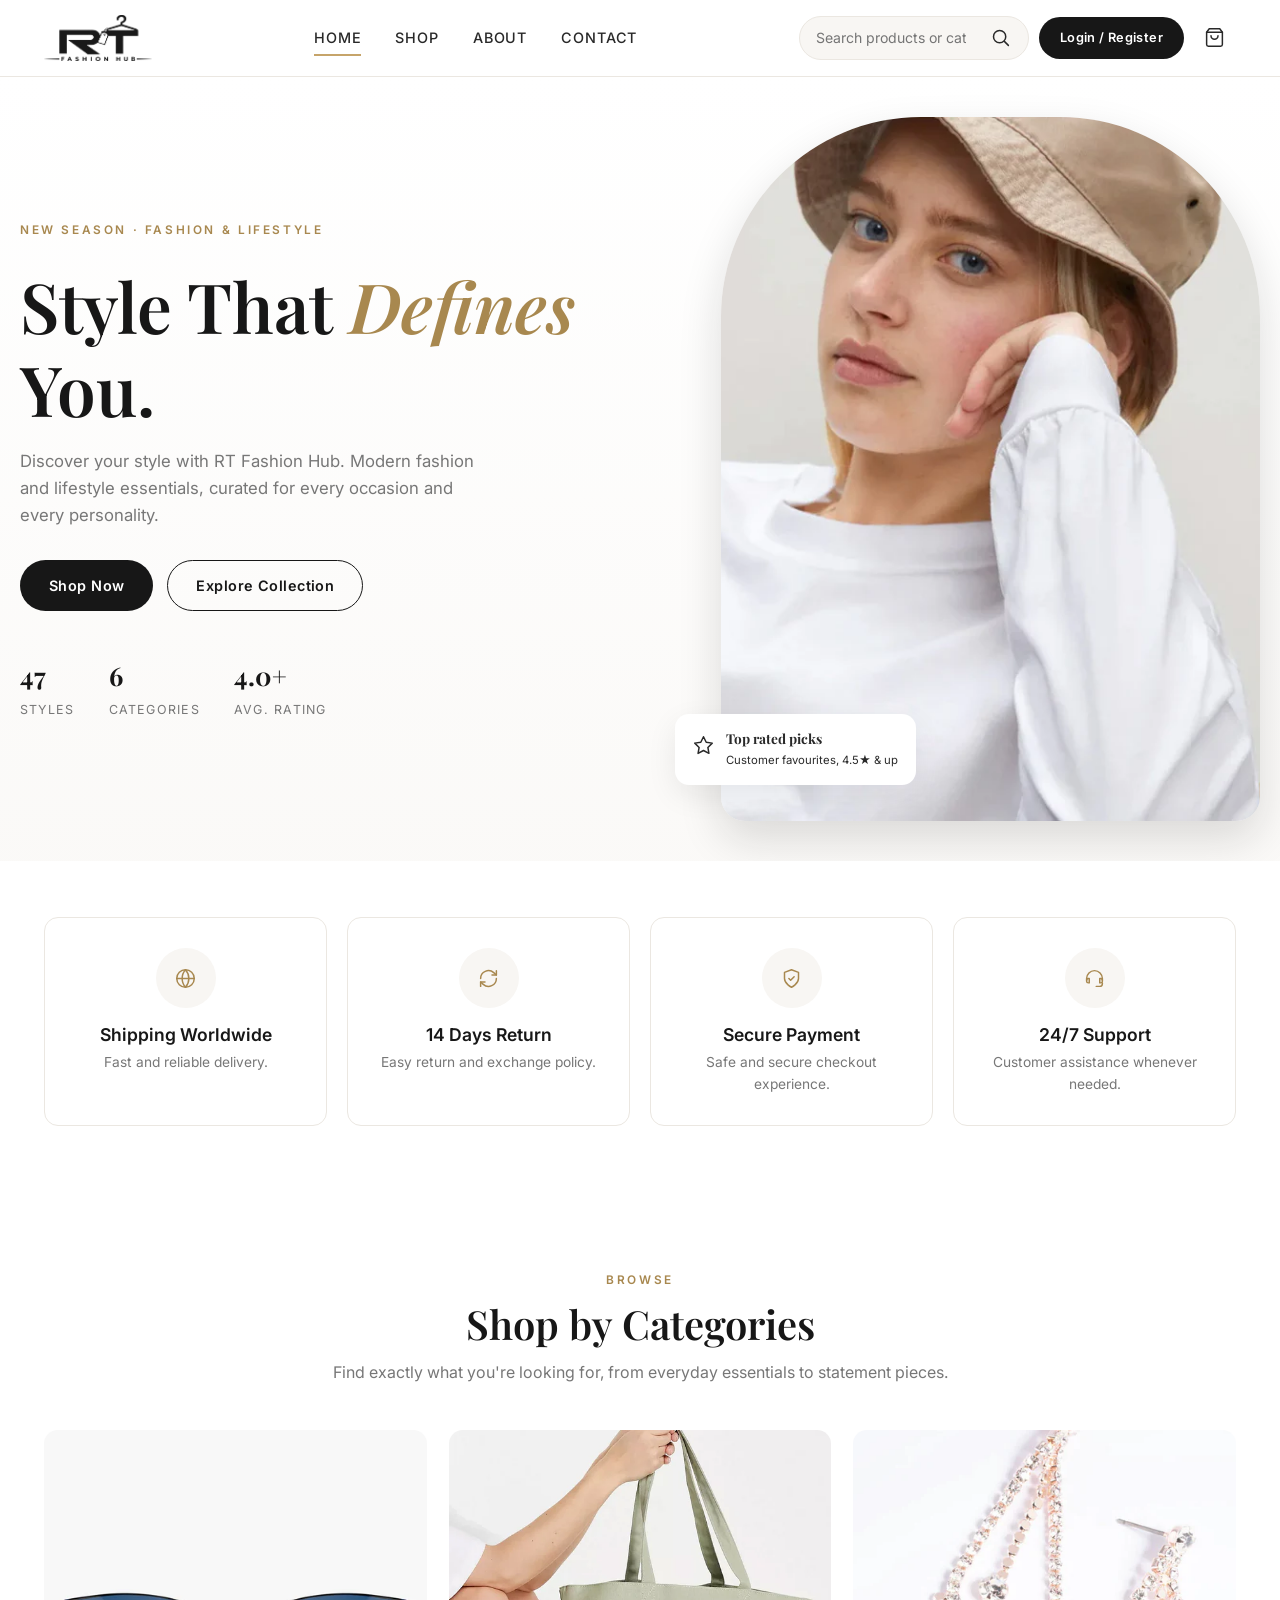
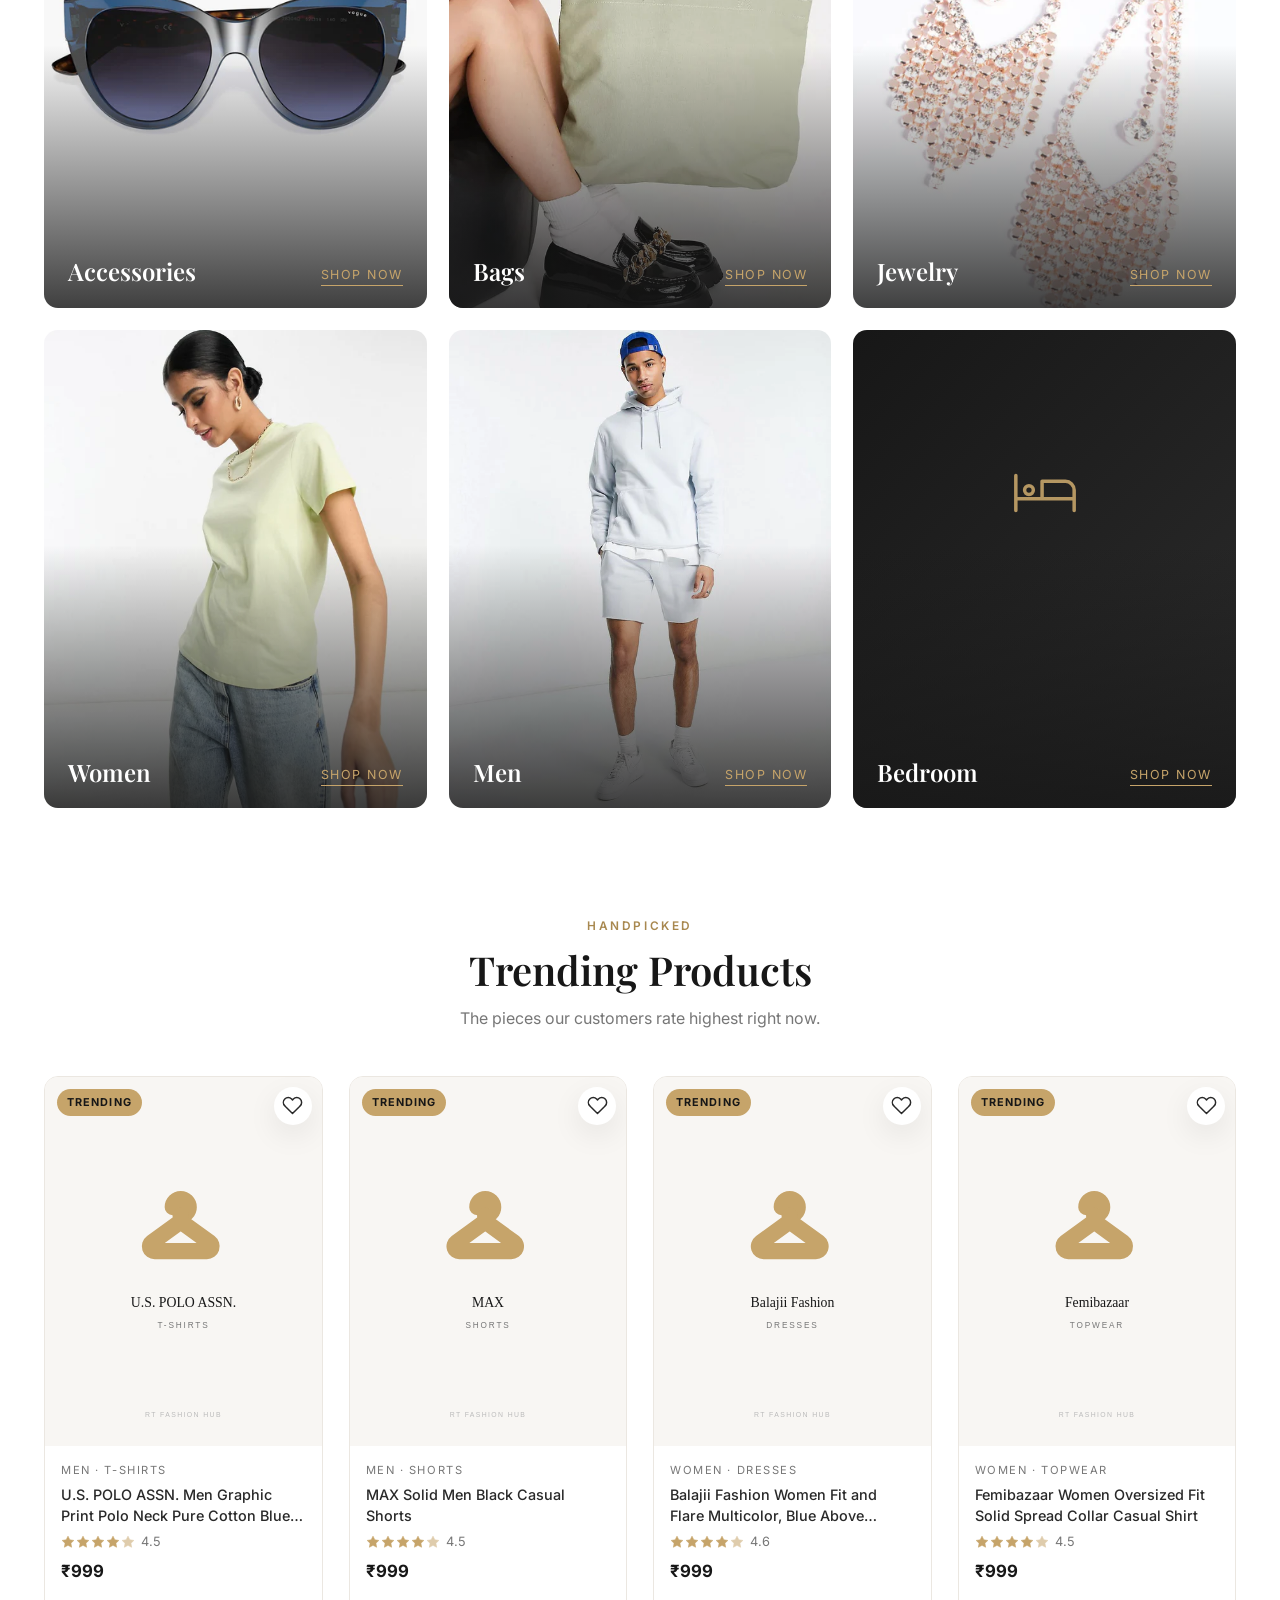
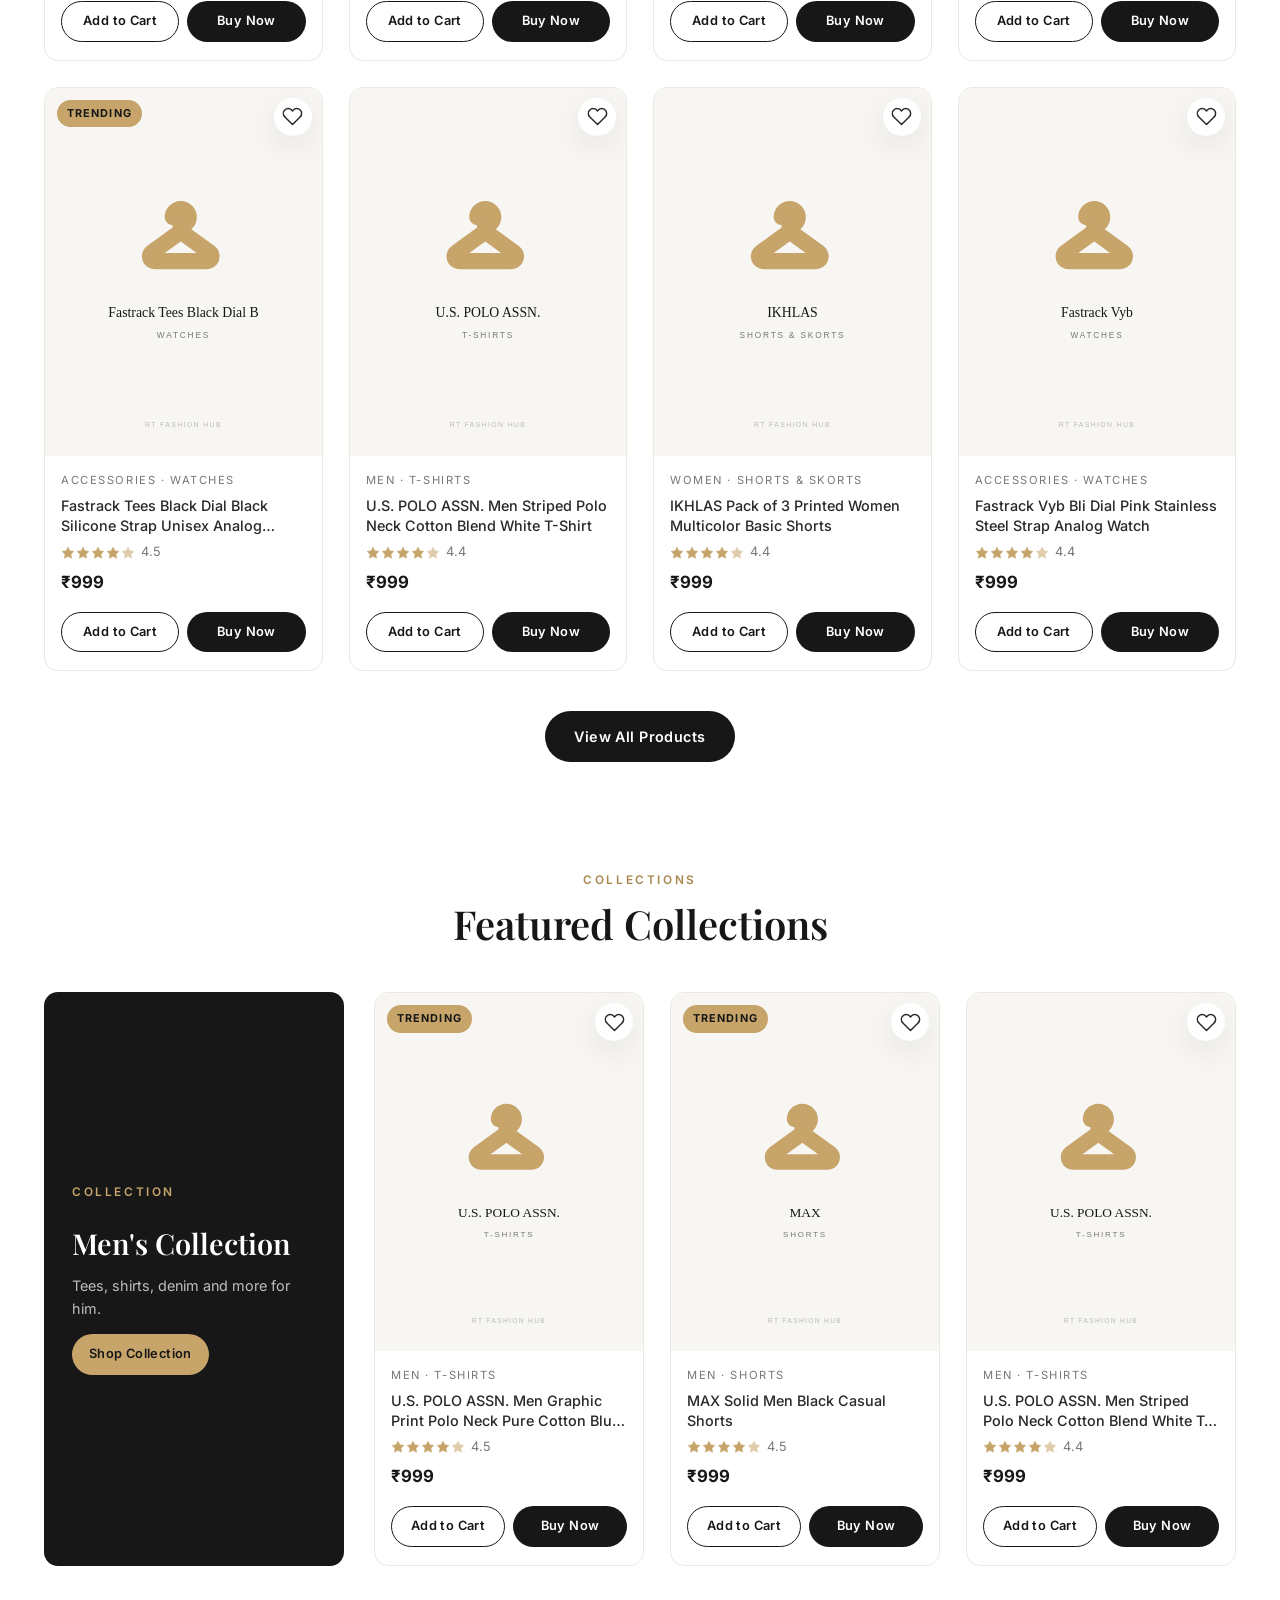
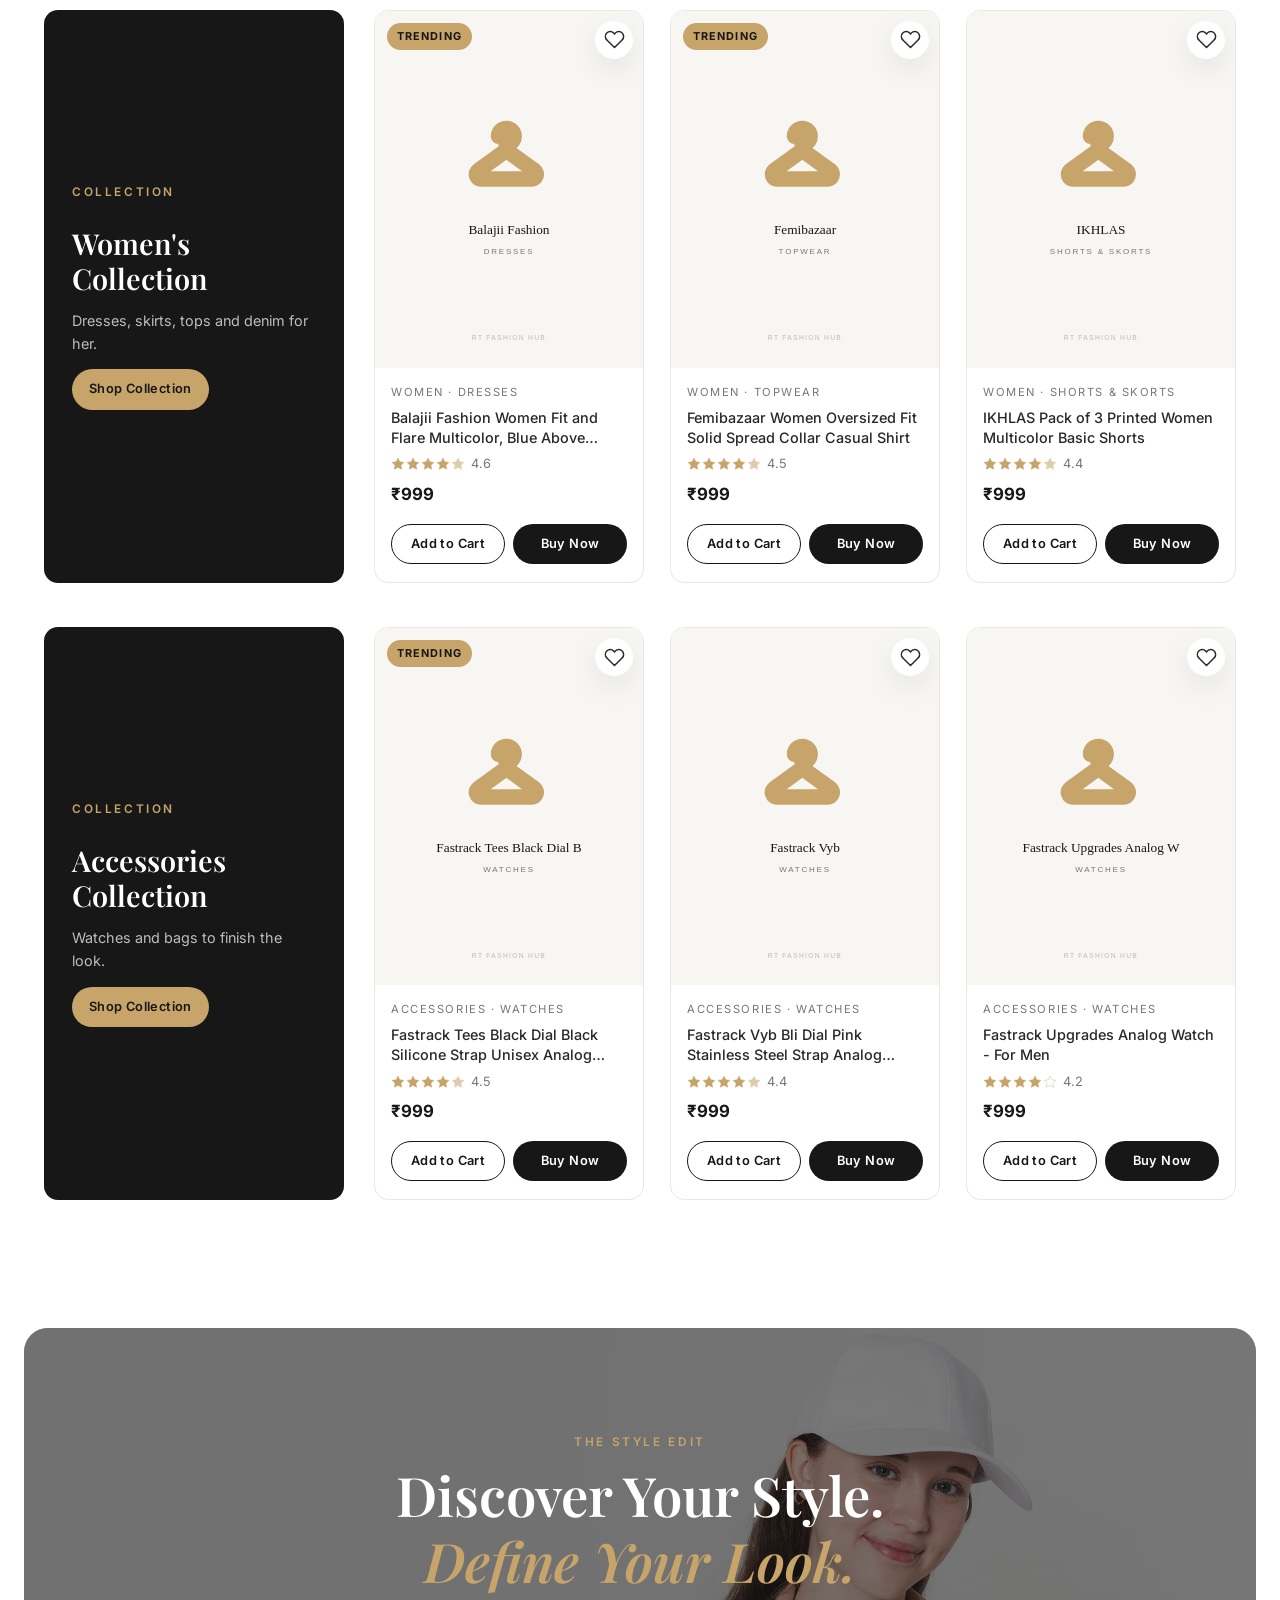
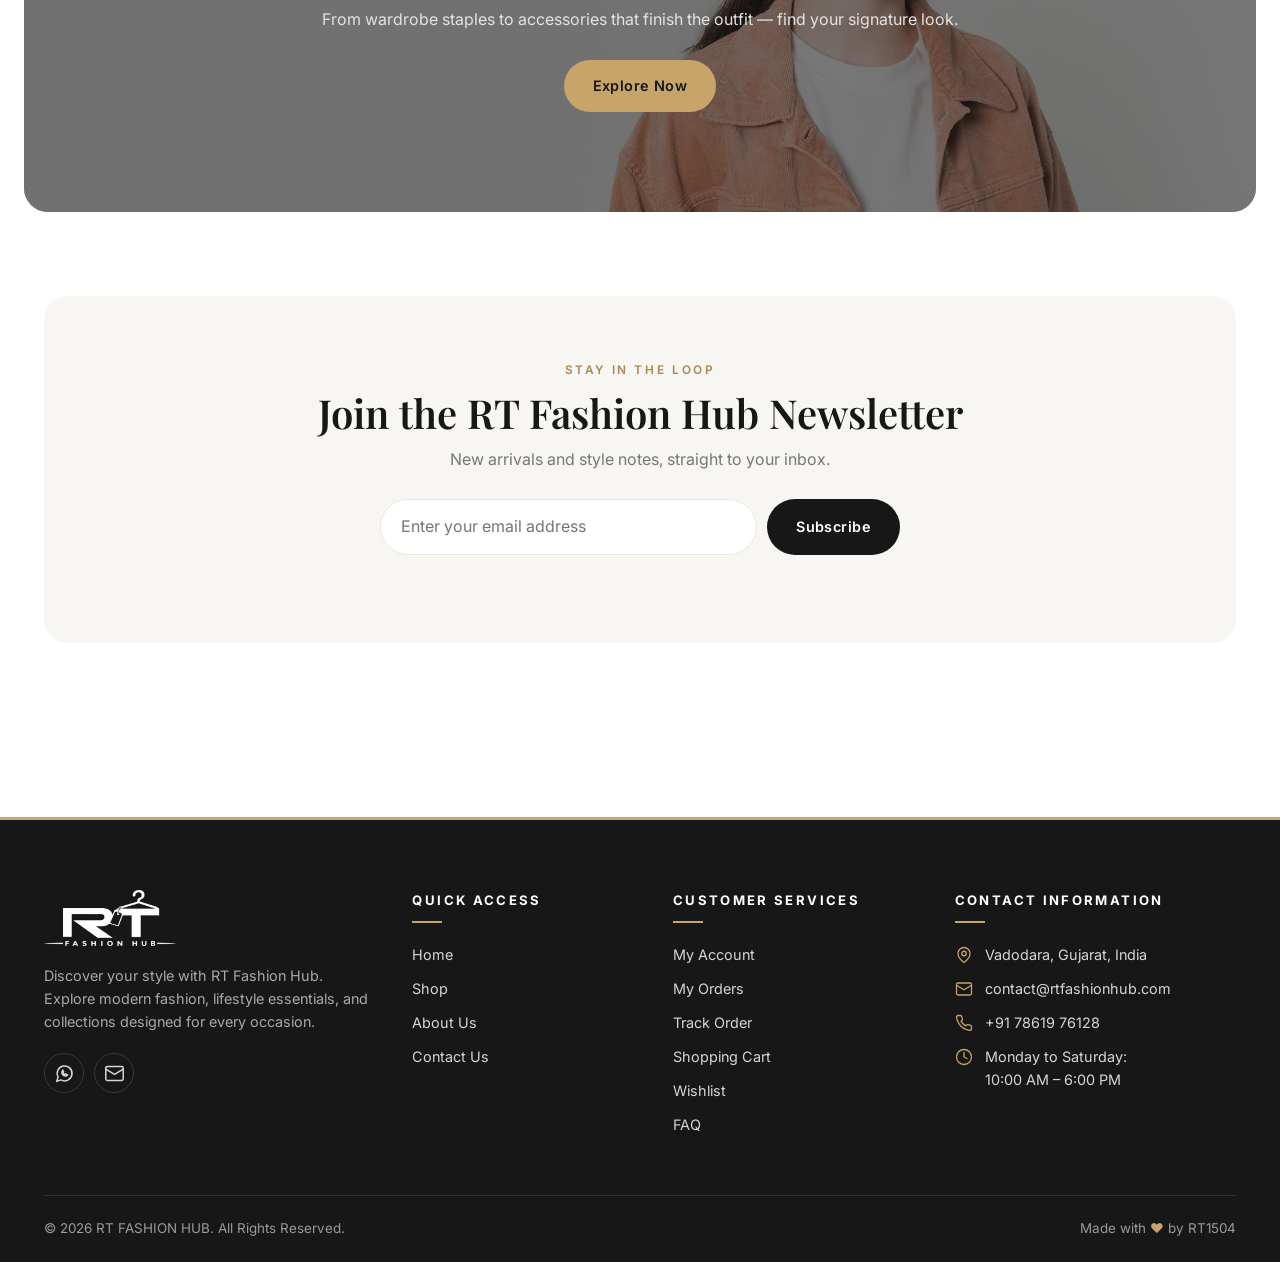
==== commit 4a943792: "V.2.2 commit" ====
--- a/index.html
+++ b/index.html
@@ -1,43 +1,165 @@
 <!DOCTYPE html>
 <html lang="en">
+
 <head>
-<meta charset="UTF-8">
-<meta name="viewport" content="width=device-width, initial-scale=1">
-<title>RT Fashion Hub – Style That Defines You | Fashion & Lifestyle Store</title>
-<meta name="description" content="Shop modern fashion for men and women, plus accessories and bags, at RT Fashion Hub, Vadodara. Style That Defines You.">
-<meta property="og:title" content="RT Fashion Hub – Style That Defines You | Fashion & Lifestyle Store"><meta property="og:description" content="Shop modern fashion for men and women, plus accessories and bags, at RT Fashion Hub, Vadodara. Style That Defines You."><meta property="og:image" content="images/brand/logo.png">
-<link rel="icon" type="image/png" href="images/brand/favicon.png">
-<link rel="preconnect" href="https://fonts.googleapis.com"><link rel="preconnect" href="https://fonts.gstatic.com" crossorigin>
-<link href="https://fonts.googleapis.com/css2?family=Inter:wght@400;500;600;700&family=Playfair+Display:ital,wght@0,500;0,600;0,700;1,500&display=swap" rel="stylesheet">
-<link rel="stylesheet" href="css/styles.css">
+  <meta charset="UTF-8">
+  <meta name="viewport" content="width=device-width, initial-scale=1">
+  <title>RT Fashion Hub – Style That Defines You | Fashion & Lifestyle Store</title>
+  <meta name="description"
+    content="Shop modern fashion for men and women, plus accessories and bags, at RT Fashion Hub, Vadodara. Style That Defines You.">
+  <meta property="og:title" content="RT Fashion Hub – Style That Defines You | Fashion & Lifestyle Store">
+  <meta property="og:description"
+    content="Shop modern fashion for men and women, plus accessories and bags, at RT Fashion Hub, Vadodara. Style That Defines You.">
+  <meta property="og:image" content="images/brand/logo.png">
+  <link rel="icon" type="image/png" href="images/brand/favicon.png">
+  <link rel="preconnect" href="https://fonts.googleapis.com">
+  <link rel="preconnect" href="https://fonts.gstatic.com" crossorigin>
+  <link
+    href="https://fonts.googleapis.com/css2?family=Inter:wght@400;500;600;700&family=Playfair+Display:ital,wght@0,500;0,600;0,700;1,500&display=swap"
+    rel="stylesheet">
+  <link rel="stylesheet" href="css/styles.css">
 </head>
+
 <body data-page="home">
-<div id="site-header"></div>
-<main>
-<section class="hero"><div class="container hero-grid">
- <div><span class="eyebrow">New Season · Fashion &amp; Lifestyle</span>
-  <h1>Style That <em>Defines</em> You.</h1>
-  <p>Discover your style with RT Fashion Hub. Modern fashion and lifestyle essentials, curated for every occasion and every personality.</p>
-  <div class="hero-cta"><a class="btn btn--dark" href="shop.html">Shop Now</a><a class="btn btn--outline" href="#collections">Explore Collection</a></div>
-  <div class="hero-stats"><div><b id="statProducts">47</b><span>Styles</span></div><div><b>6</b><span>Categories</span></div><div><b>4.0+</b><span>Avg. Rating</span></div></div></div>
- <div class="hero-media"><div class="frame"><img src="images/background/banner1.jpg" alt="Model wearing a relaxed white top and bucket hat" fetchpriority="high"></div>
-  <div class="hero-tag"><span data-ico="star"></span><div><b>Top rated picks</b><small>Customer favourites, 4.5★ &amp; up</small></div></div></div>
-</div></section>
-<section class="section--tight"><div class="container"><div class="benefits"><div class="benefit reveal"><div class="ico-wrap" data-ico="globe"></div><h3>Shipping Worldwide</h3><p>Fast and reliable delivery.</p></div><div class="benefit reveal"><div class="ico-wrap" data-ico="refresh"></div><h3>14 Days Return</h3><p>Easy return and exchange policy.</p></div><div class="benefit reveal"><div class="ico-wrap" data-ico="shield"></div><h3>Secure Payment</h3><p>Safe and secure checkout experience.</p></div><div class="benefit reveal"><div class="ico-wrap" data-ico="headset"></div><h3>24/7 Support</h3><p>Customer assistance whenever needed.</p></div></div></div></section>
-<section class="section"><div class="container"><div class="section-head reveal"><span class="eyebrow">Browse</span><h2>Shop by Categories</h2><p>Find exactly what you're looking for, from everyday essentials to statement pieces.</p></div><div class="cat-grid"><a class="cat-card reveal " href="shop.html?cat=Accessories"><img src="images/Accessories/sunglasses1.webp" alt="Accessories collection" loading="lazy"><div class="cap"><h3>Accessories</h3><span class="go">Shop Now</span></div></a><a class="cat-card reveal " href="shop.html?cat=Bags"><img src="images/Bags/shopper-bag-with-laptop_01.webp" alt="Bags collection" loading="lazy"><div class="cap"><h3>Bags</h3><span class="go">Shop Now</span></div></a><a class="cat-card reveal " href="shop.html?cat=Jewelry"><img src="images/Jewelry/Gold-Teardrop-Tassle-Earrings_01.webp" alt="Jewelry collection" loading="lazy"><div class="cap"><h3>Jewelry</h3><span class="go">Shop Now</span></div></a><a class="cat-card reveal " href="shop.html?cat=Women"><img src="images/woman/image67.webp" alt="Women collection" loading="lazy"><div class="cap"><h3>Women</h3><span class="go">Shop Now</span></div></a><a class="cat-card reveal " href="shop.html?cat=Men"><img src="images/man/hoodie-in-blue_01.webp" alt="Men collection" loading="lazy"><div class="cap"><h3>Men</h3><span class="go">Shop Now</span></div></a><a class="cat-card reveal cat-card--empty" href="shop.html?cat=Bedroom"><span data-ico="bed"></span><div class="cap"><h3>Bedroom</h3><span class="go">Shop Now</span></div></a></div></div></section>
-<section class="section" style="padding-top:20px"><div class="container"><div class="section-head reveal"><span class="eyebrow">Handpicked</span><h2>Trending Products</h2><p>The pieces our customers rate highest right now.</p></div>
- <div class="product-grid" id="trending"></div><div style="text-align:center;margin-top:40px"><a class="btn btn--dark" href="shop.html">View All Products</a></div></div></section>
-<section class="section" id="collections" style="padding-top:20px"><div class="container"><div class="section-head reveal"><span class="eyebrow">Collections</span><h2>Featured Collections</h2></div>
- <div id="collectionMen"></div><div id="collectionWomen"></div><div id="collectionAcc"></div></div></section>
-<section><div class="promo reveal"><img src="images/background/slide16_bdfdea89-9df3-48da-9f0a-888fd50a83d5.webp" alt="" loading="lazy"><div class="promo-inner"><span class="eyebrow" style="color:var(--accent)">The Style Edit</span><h2>Discover Your Style.<br><em>Define Your Look.</em></h2><p>From wardrobe staples to accessories that finish the outfit — find your signature look.</p><a class="btn btn--gold" href="shop.html">Explore Now</a></div></div></section>
-<section class="section"><div class="container"><div class="newsletter reveal"><span class="eyebrow">Stay in the loop</span><h2>Join the RT Fashion Hub Newsletter</h2><p style="color:var(--muted);margin-top:10px">New arrivals and style notes, straight to your inbox.</p>
- <form class="news-form" id="newsForm" novalidate><label class="sr-only" for="newsEmail">Email address</label><input id="newsEmail" type="email" placeholder="Enter your email address" autocomplete="email" required><button class="btn btn--dark" type="submit">Subscribe</button></form><div class="form-msg" id="newsMsg" role="status"></div></div></div></section>
-</main>
-<div id="site-footer"></div>
-<script src="js/config.js"></script>
-<script src="js/products-data.js"></script>
-<script src="js/store.js"></script>
-<script src="js/components.js"></script>
-<script src="js/home.js"></script>
+  <div id="site-header"></div>
+  <main>
+    <section class="hero">
+      <div class="container hero-grid">
+        <div><span class="eyebrow">New Season · Fashion &amp; Lifestyle</span>
+          <h1>Style That <em>Defines</em> You.</h1>
+          <p>Discover your style with RT Fashion Hub. Modern fashion and lifestyle essentials, curated for every
+            occasion and every personality.</p>
+          <div class="hero-cta"><a class="btn btn--dark" href="shop.html">Shop Now</a><a class="btn btn--outline"
+              href="#collections">Explore Collection</a></div>
+          <div class="hero-stats">
+            <div><b id="statProducts">47</b><span>Styles</span></div>
+            <div><b>6</b><span>Categories</span></div>
+            <div><b>4.0+</b><span>Avg. Rating</span></div>
+          </div>
+        </div>
+        <div class="hero-media">
+          <div class="frame"><img src="images/background/banner1.webp"
+              alt="Model wearing a relaxed white top and bucket hat" fetchpriority="high"></div>
+          <div class="hero-tag"><span data-ico="star"></span>
+            <div><b>Top rated picks</b><small>Customer favourites, 4.5★ &amp; up</small></div>
+          </div>
+        </div>
+      </div>
+    </section>
+    <section class="section--tight">
+      <div class="container">
+        <div class="benefits">
+          <div class="benefit reveal">
+            <div class="ico-wrap" data-ico="globe"></div>
+            <h3>Shipping Worldwide</h3>
+            <p>Fast and reliable delivery.</p>
+          </div>
+          <div class="benefit reveal">
+            <div class="ico-wrap" data-ico="refresh"></div>
+            <h3>14 Days Return</h3>
+            <p>Easy return and exchange policy.</p>
+          </div>
+          <div class="benefit reveal">
+            <div class="ico-wrap" data-ico="shield"></div>
+            <h3>Secure Payment</h3>
+            <p>Safe and secure checkout experience.</p>
+          </div>
+          <div class="benefit reveal">
+            <div class="ico-wrap" data-ico="headset"></div>
+            <h3>24/7 Support</h3>
+            <p>Customer assistance whenever needed.</p>
+          </div>
+        </div>
+      </div>
+    </section>
+    <section class="section">
+      <div class="container">
+        <div class="section-head reveal"><span class="eyebrow">Browse</span>
+          <h2>Shop by Categories</h2>
+          <p>Find exactly what you're looking for, from everyday essentials to statement pieces.</p>
+        </div>
+        <div class="cat-grid"><a class="cat-card reveal " href="shop.html?cat=Accessories"><img
+              src="images/Accessories/sunglasses1.webp" alt="Accessories collection" loading="lazy">
+            <div class="cap">
+              <h3>Accessories</h3><span class="go">Shop Now</span>
+            </div>
+          </a><a class="cat-card reveal " href="shop.html?cat=Bags"><img
+              src="images/Bags/shopper-bag-with-laptop_01.webp" alt="Bags collection" loading="lazy">
+            <div class="cap">
+              <h3>Bags</h3><span class="go">Shop Now</span>
+            </div>
+          </a><a class="cat-card reveal " href="shop.html?cat=Jewelry"><img
+              src="images/Jewelry/Gold-Teardrop-Tassle-Earrings_01.webp" alt="Jewelry collection" loading="lazy">
+            <div class="cap">
+              <h3>Jewelry</h3><span class="go">Shop Now</span>
+            </div>
+          </a><a class="cat-card reveal " href="shop.html?cat=Women"><img src="images/woman/image67.webp"
+              alt="Women collection" loading="lazy">
+            <div class="cap">
+              <h3>Women</h3><span class="go">Shop Now</span>
+            </div>
+          </a><a class="cat-card reveal " href="shop.html?cat=Men"><img src="images/man/hoodie-in-blue_01.webp"
+              alt="Men collection" loading="lazy">
+            <div class="cap">
+              <h3>Men</h3><span class="go">Shop Now</span>
+            </div>
+          </a><a class="cat-card reveal cat-card--empty" href="shop.html?cat=Bedroom"><span data-ico="bed"></span>
+            <div class="cap">
+              <h3>Bedroom</h3><span class="go">Shop Now</span>
+            </div>
+          </a></div>
+      </div>
+    </section>
+    <section class="section" style="padding-top:20px">
+      <div class="container">
+        <div class="section-head reveal"><span class="eyebrow">Handpicked</span>
+          <h2>Trending Products</h2>
+          <p>The pieces our customers rate highest right now.</p>
+        </div>
+        <div class="product-grid" id="trending"></div>
+        <div style="text-align:center;margin-top:40px"><a class="btn btn--dark" href="shop.html">View All Products</a>
+        </div>
+      </div>
+    </section>
+    <section class="section" id="collections" style="padding-top:20px">
+      <div class="container">
+        <div class="section-head reveal"><span class="eyebrow">Collections</span>
+          <h2>Featured Collections</h2>
+        </div>
+        <div id="collectionMen"></div>
+        <div id="collectionWomen"></div>
+        <div id="collectionAcc"></div>
+      </div>
+    </section>
+    <section>
+      <div class="promo reveal"><img src="images/background/slide16_bdfdea89-9df3-48da-9f0a-888fd50a83d5.webp" alt=""
+          loading="lazy">
+        <div class="promo-inner"><span class="eyebrow" style="color:var(--accent)">The Style Edit</span>
+          <h2>Discover Your Style.<br><em>Define Your Look.</em></h2>
+          <p>From wardrobe staples to accessories that finish the outfit — find your signature look.</p><a
+            class="btn btn--gold" href="shop.html">Explore Now</a>
+        </div>
+      </div>
+    </section>
+    <section class="section">
+      <div class="container">
+        <div class="newsletter reveal"><span class="eyebrow">Stay in the loop</span>
+          <h2>Join the RT Fashion Hub Newsletter</h2>
+          <p style="color:var(--muted);margin-top:10px">New arrivals and style notes, straight to your inbox.</p>
+          <form class="news-form" id="newsForm" novalidate><label class="sr-only" for="newsEmail">Email
+              address</label><input id="newsEmail" type="email" placeholder="Enter your email address"
+              autocomplete="email" required><button class="btn btn--dark" type="submit">Subscribe</button></form>
+          <div class="form-msg" id="newsMsg" role="status"></div>
+        </div>
+      </div>
+    </section>
+  </main>
+  <div id="site-footer"></div>
+  <script src="js/config.js"></script>
+  <script src="js/products-data.js"></script>
+  <script src="js/store.js"></script>
+  <script src="js/components.js"></script>
+  <script src="js/home.js"></script>
 </body>
-</html>
+
+</html>
--- a/css/styles.css
+++ b/css/styles.css
@@ -1,456 +1,2887 @@
 /* RT FASHION HUB – design system. Palette is fixed per brand guide. */
-:root{
-  --primary:#171717; --secondary:#FFFFFF; --bg:#FFFFFF; --warm:#F8F6F3;
-  --accent:#C6A46A; --accent-dark:#a8884f; --text:#292929; --muted:#777777;
-  --line:#ebe7e1; --danger:#b3261e; --ok:#2e7d4f;
-  --radius:14px; --shadow:0 10px 30px rgba(23,23,23,.08); --shadow-lg:0 18px 44px rgba(23,23,23,.14);
-  --font-head:"Playfair Display",Georgia,serif; --font:"Inter","Segoe UI",system-ui,sans-serif;
-  --maxw:1240px; --header-h:76px;
-}
-*{box-sizing:border-box;margin:0;padding:0}
-html{scroll-behavior:smooth;-webkit-text-size-adjust:100%}
-body{font-family:var(--font);color:var(--text);background:var(--bg);line-height:1.6;overflow-x:hidden}
-img{max-width:100%;display:block}
-a{color:inherit;text-decoration:none}
-button,input,select,textarea{font:inherit;color:inherit}
-button{cursor:pointer;border:0;background:none}
-ul{list-style:none}
-.container{width:100%;max-width:var(--maxw);margin:0 auto;padding:0 24px}
-.section{padding:84px 0}
-.section--tight{padding:56px 0}
-.section-head{text-align:center;max-width:640px;margin:0 auto 44px}
-.eyebrow{display:inline-block;font-size:.74rem;letter-spacing:.22em;text-transform:uppercase;color:var(--accent-dark);font-weight:600;margin-bottom:10px}
-h1,h2,h3{font-family:var(--font-head);color:var(--primary);line-height:1.2;font-weight:600}
-h2{font-size:clamp(1.7rem,3.4vw,2.5rem)}
-.section-head p{color:var(--muted);margin-top:12px}
-:focus-visible{outline:2px solid var(--accent);outline-offset:3px}
-.sr-only{position:absolute;width:1px;height:1px;overflow:hidden;clip:rect(0 0 0 0);white-space:nowrap}
+:root {
+  --primary: #171717;
+  --secondary: #FFFFFF;
+  --bg: #FFFFFF;
+  --warm: #F8F6F3;
+  --accent: #C6A46A;
+  --accent-dark: #a8884f;
+  --text: #292929;
+  --muted: #777777;
+  --line: #ebe7e1;
+  --danger: #b3261e;
+  --ok: #2e7d4f;
+  --radius: 14px;
+  --shadow: 0 10px 30px rgba(23, 23, 23, .08);
+  --shadow-lg: 0 18px 44px rgba(23, 23, 23, .14);
+  --font-head: "Playfair Display", Georgia, serif;
+  --font: "Inter", "Segoe UI", system-ui, sans-serif;
+  --maxw: 1240px;
+  --header-h: 76px;
+}
+
+* {
+  box-sizing: border-box;
+  margin: 0;
+  padding: 0
+}
+
+html {
+  scroll-behavior: smooth;
+  -webkit-text-size-adjust: 100%
+}
+
+body {
+  font-family: var(--font);
+  color: var(--text);
+  background: var(--bg);
+  line-height: 1.6;
+  overflow-x: hidden
+}
+
+img {
+  max-width: 100%;
+  display: block
+}
+
+a {
+  color: inherit;
+  text-decoration: none
+}
+
+button,
+input,
+select,
+textarea {
+  font: inherit;
+  color: inherit
+}
+
+button {
+  cursor: pointer;
+  border: 0;
+  background: none
+}
+
+ul {
+  list-style: none
+}
+
+.container {
+  width: 100%;
+  max-width: var(--maxw);
+  margin: 0 auto;
+  padding: 0 24px
+}
+
+.section {
+  padding: 84px 0
+}
+
+.section--tight {
+  padding: 56px 0
+}
+
+.section-head {
+  text-align: center;
+  max-width: 640px;
+  margin: 0 auto 44px
+}
+
+.eyebrow {
+  display: inline-block;
+  font-size: .74rem;
+  letter-spacing: .22em;
+  text-transform: uppercase;
+  color: var(--accent-dark);
+  font-weight: 600;
+  margin-bottom: 10px
+}
+
+h1,
+h2,
+h3 {
+  font-family: var(--font-head);
+  color: var(--primary);
+  line-height: 1.2;
+  font-weight: 600
+}
+
+h2 {
+  font-size: clamp(1.7rem, 3.4vw, 2.5rem)
+}
+
+.section-head p {
+  color: var(--muted);
+  margin-top: 12px
+}
+
+:focus-visible {
+  outline: 2px solid var(--accent);
+  outline-offset: 3px
+}
+
+.sr-only {
+  position: absolute;
+  width: 1px;
+  height: 1px;
+  overflow: hidden;
+  clip: rect(0 0 0 0);
+  white-space: nowrap
+}
 
 /* Buttons */
-.btn{display:inline-flex;align-items:center;justify-content:center;gap:8px;padding:13px 28px;border-radius:999px;font-weight:600;font-size:.9rem;letter-spacing:.03em;transition:.25s;border:1.5px solid transparent;min-height:46px;text-align:center}
-.btn--dark{background:var(--primary);color:#fff}
-.btn--dark:hover{background:var(--accent);color:var(--primary);transform:translateY(-2px)}
-.btn--gold{background:var(--accent);color:var(--primary)}
-.btn--gold:hover{background:var(--primary);color:#fff;transform:translateY(-2px)}
-.btn--outline{border-color:var(--primary);color:var(--primary);background:transparent}
-.btn--outline:hover{background:var(--primary);color:#fff}
-.btn--light{border-color:#fff;color:#fff}
-.btn--light:hover{background:#fff;color:var(--primary)}
-.btn--sm{padding:9px 16px;font-size:.8rem;min-height:40px}
-.btn--block{width:100%}
-.btn[disabled]{opacity:.55;cursor:not-allowed;transform:none}
-.link-arrow{font-weight:600;font-size:.88rem;border-bottom:1.5px solid var(--accent);padding-bottom:2px;transition:.2s}
-.link-arrow:hover{color:var(--accent-dark)}
+.btn {
+  display: inline-flex;
+  align-items: center;
+  justify-content: center;
+  gap: 8px;
+  padding: 13px 28px;
+  border-radius: 999px;
+  font-weight: 600;
+  font-size: .9rem;
+  letter-spacing: .03em;
+  transition: .25s;
+  border: 1.5px solid transparent;
+  min-height: 46px;
+  text-align: center
+}
+
+.btn--dark {
+  background: var(--primary);
+  color: #fff
+}
+
+.btn--dark:hover {
+  background: var(--accent);
+  color: var(--primary);
+  transform: translateY(-2px)
+}
+
+.btn--gold {
+  background: var(--accent);
+  color: var(--primary)
+}
+
+.btn--gold:hover {
+  background: var(--primary);
+  color: #fff;
+  transform: translateY(-2px)
+}
+
+.btn--outline {
+  border-color: var(--primary);
+  color: var(--primary);
+  background: transparent
+}
+
+.btn--outline:hover {
+  background: var(--primary);
+  color: #fff
+}
+
+.btn--light {
+  border-color: #fff;
+  color: #fff
+}
+
+.btn--light:hover {
+  background: #fff;
+  color: var(--primary)
+}
+
+.btn--sm {
+  padding: 9px 16px;
+  font-size: .8rem;
+  min-height: 40px
+}
+
+.btn--block {
+  width: 100%
+}
+
+.btn[disabled] {
+  opacity: .55;
+  cursor: not-allowed;
+  transform: none
+}
+
+.link-arrow {
+  font-weight: 600;
+  font-size: .88rem;
+  border-bottom: 1.5px solid var(--accent);
+  padding-bottom: 2px;
+  transition: .2s
+}
+
+.link-arrow:hover {
+  color: var(--accent-dark)
+}
 
 /* Notice bar */
-.notice-bar{background:var(--primary);color:#fff;font-size:.78rem;text-align:center;padding:8px 16px;letter-spacing:.03em}
-.notice-bar b{color:var(--accent)}
+.notice-bar {
+  background: var(--primary);
+  color: #fff;
+  font-size: .78rem;
+  text-align: center;
+  padding: 8px 16px;
+  letter-spacing: .03em
+}
+
+.notice-bar b {
+  color: var(--accent)
+}
 
 /* Header */
-.site-header{position:sticky;top:0;z-index:50;background:#fff;border-bottom:1px solid var(--line)}
-.header-inner{display:flex;align-items:center;justify-content:space-between;gap:20px;height:var(--header-h)}
-.logo img{height:46px;width:auto}
-.main-nav{display:flex;gap:34px}
-.main-nav a{font-size:.9rem;font-weight:500;letter-spacing:.06em;text-transform:uppercase;position:relative;padding:6px 0}
-.main-nav a::after{content:"";position:absolute;left:0;bottom:0;height:2px;width:0;background:var(--accent);transition:.25s}
-.main-nav a:hover::after,.main-nav a.active::after{width:100%}
-.header-actions{display:flex;align-items:center;gap:10px}
-.search-form{display:flex;align-items:center;background:var(--warm);border:1px solid var(--line);border-radius:999px;padding:0 6px 0 16px;width:230px;transition:.25s;position:relative}
-.search-form:focus-within{border-color:var(--accent);background:#fff;width:270px}
-.search-form input{border:0;background:none;outline:0;width:100%;padding:10px 0;font-size:.88rem}
-.icon-btn{position:relative;width:42px;height:42px;display:inline-flex;align-items:center;justify-content:center;border-radius:50%;transition:.2s;flex:none}
-.icon-btn:hover{background:var(--warm);color:var(--accent-dark)}
-.icon-btn svg,.ico{width:21px;height:21px;stroke:currentColor;fill:none;stroke-width:1.7;stroke-linecap:round;stroke-linejoin:round}
-.badge-count{position:absolute;top:2px;right:0;min-width:18px;height:18px;border-radius:9px;background:var(--accent);color:var(--primary);font-size:.68rem;font-weight:700;display:flex;align-items:center;justify-content:center;padding:0 4px}
-.login-btn{padding:10px 20px}
-.menu-toggle{display:none}
-.search-suggest{position:absolute;top:calc(100% + 8px);left:0;right:0;background:#fff;border:1px solid var(--line);border-radius:12px;box-shadow:var(--shadow-lg);overflow:hidden;display:none;z-index:60;min-width:320px}
-.search-suggest.open{display:block}
-.search-suggest a{display:flex;gap:12px;align-items:center;padding:10px 14px;font-size:.85rem;border-bottom:1px solid var(--line)}
-.search-suggest a:hover{background:var(--warm)}
-.search-suggest img{width:38px;height:48px;object-fit:cover;border-radius:6px;background:var(--warm)}
-.search-suggest small{color:var(--muted);display:block}
-.mobile-search{display:none}
-.user-menu{position:relative}
-.user-dropdown{position:absolute;right:0;top:calc(100% + 8px);background:#fff;border:1px solid var(--line);border-radius:12px;box-shadow:var(--shadow-lg);min-width:200px;padding:8px;display:none}
-.user-menu.open .user-dropdown{display:block}
-.user-dropdown a,.user-dropdown button{display:block;width:100%;text-align:left;padding:10px 12px;border-radius:8px;font-size:.88rem}
-.user-dropdown a:hover,.user-dropdown button:hover{background:var(--warm)}
-.user-dropdown .who{padding:8px 12px;font-size:.78rem;color:var(--muted);border-bottom:1px solid var(--line);margin-bottom:6px}
+.site-header {
+  position: sticky;
+  top: 0;
+  z-index: 50;
+  background: #fff;
+  border-bottom: 1px solid var(--line)
+}
+
+.header-inner {
+  display: flex;
+  align-items: center;
+  justify-content: space-between;
+  gap: 20px;
+  height: var(--header-h)
+}
+
+.logo img {
+  height: 46px;
+  width: auto
+}
+
+.main-nav {
+  display: flex;
+  gap: 34px
+}
+
+.main-nav a {
+  font-size: .9rem;
+  font-weight: 500;
+  letter-spacing: .06em;
+  text-transform: uppercase;
+  position: relative;
+  padding: 6px 0
+}
+
+.main-nav a::after {
+  content: "";
+  position: absolute;
+  left: 0;
+  bottom: 0;
+  height: 2px;
+  width: 0;
+  background: var(--accent);
+  transition: .25s
+}
+
+.main-nav a:hover::after,
+.main-nav a.active::after {
+  width: 100%
+}
+
+.header-actions {
+  display: flex;
+  align-items: center;
+  gap: 10px
+}
+
+.search-form {
+  display: flex;
+  align-items: center;
+  background: var(--warm);
+  border: 1px solid var(--line);
+  border-radius: 999px;
+  padding: 0 6px 0 16px;
+  width: 230px;
+  transition: .25s;
+  position: relative
+}
+
+.search-form:focus-within {
+  border-color: var(--accent);
+  background: #fff;
+  width: 270px
+}
+
+.search-form input {
+  border: 0;
+  background: none;
+  outline: 0;
+  width: 100%;
+  padding: 10px 0;
+  font-size: .88rem
+}
+
+.icon-btn {
+  position: relative;
+  width: 42px;
+  height: 42px;
+  display: inline-flex;
+  align-items: center;
+  justify-content: center;
+  border-radius: 50%;
+  transition: .2s;
+  flex: none
+}
+
+.icon-btn:hover {
+  background: var(--warm);
+  color: var(--accent-dark)
+}
+
+.icon-btn svg,
+.ico {
+  width: 21px;
+  height: 21px;
+  stroke: currentColor;
+  fill: none;
+  stroke-width: 1.7;
+  stroke-linecap: round;
+  stroke-linejoin: round
+}
+
+.badge-count {
+  position: absolute;
+  top: 2px;
+  right: 0;
+  min-width: 18px;
+  height: 18px;
+  border-radius: 9px;
+  background: var(--accent);
+  color: var(--primary);
+  font-size: .68rem;
+  font-weight: 700;
+  display: flex;
+  align-items: center;
+  justify-content: center;
+  padding: 0 4px
+}
+
+.login-btn {
+  padding: 10px 20px
+}
+
+.menu-toggle {
+  display: none
+}
+
+.search-suggest {
+  position: absolute;
+  top: calc(100% + 8px);
+  left: 0;
+  right: 0;
+  background: #fff;
+  border: 1px solid var(--line);
+  border-radius: 12px;
+  box-shadow: var(--shadow-lg);
+  overflow: hidden;
+  display: none;
+  z-index: 60;
+  min-width: 320px
+}
+
+.search-suggest.open {
+  display: block
+}
+
+.search-suggest a {
+  display: flex;
+  gap: 12px;
+  align-items: center;
+  padding: 10px 14px;
+  font-size: .85rem;
+  border-bottom: 1px solid var(--line)
+}
+
+.search-suggest a:hover {
+  background: var(--warm)
+}
+
+.search-suggest img {
+  width: 38px;
+  height: 48px;
+  object-fit: cover;
+  border-radius: 6px;
+  background: var(--warm)
+}
+
+.search-suggest small {
+  color: var(--muted);
+  display: block
+}
+
+.mobile-search {
+  display: none
+}
+
+.user-menu {
+  position: relative
+}
+
+.user-dropdown {
+  position: absolute;
+  right: 0;
+  top: calc(100% + 8px);
+  background: #fff;
+  border: 1px solid var(--line);
+  border-radius: 12px;
+  box-shadow: var(--shadow-lg);
+  min-width: 200px;
+  padding: 8px;
+  display: none
+}
+
+.user-menu.open .user-dropdown {
+  display: block
+}
+
+.user-dropdown a,
+.user-dropdown button {
+  display: block;
+  width: 100%;
+  text-align: left;
+  padding: 10px 12px;
+  border-radius: 8px;
+  font-size: .88rem
+}
+
+.user-dropdown a:hover,
+.user-dropdown button:hover {
+  background: var(--warm)
+}
+
+.user-dropdown .who {
+  padding: 8px 12px;
+  font-size: .78rem;
+  color: var(--muted);
+  border-bottom: 1px solid var(--line);
+  margin-bottom: 6px
+}
 
 /* Cart drawer */
-.overlay{position:fixed;inset:0;background:rgba(23,23,23,.5);opacity:0;visibility:hidden;transition:.3s;z-index:90}
-.overlay.open{opacity:1;visibility:visible}
-.drawer{position:fixed;top:0;right:0;height:100%;width:min(420px,100%);background:#fff;z-index:100;transform:translateX(100%);transition:.35s;display:flex;flex-direction:column;visibility:hidden}
-.drawer.open{transform:none;visibility:visible;box-shadow:var(--shadow-lg)}
-.drawer-head{display:flex;justify-content:space-between;align-items:center;padding:20px 24px;border-bottom:1px solid var(--line)}
-.drawer-head h3{font-size:1.3rem}
-.drawer-body{flex:1;overflow-y:auto;padding:12px 24px}
-.drawer-foot{padding:20px 24px;border-top:1px solid var(--line);display:grid;gap:10px}
-.drawer-foot .row{display:flex;justify-content:space-between;font-weight:600}
-.mini-item{display:grid;grid-template-columns:70px 1fr auto;gap:14px;padding:14px 0;border-bottom:1px solid var(--line);align-items:center}
-.mini-item img{width:70px;height:88px;object-fit:cover;border-radius:8px;background:var(--warm)}
-.mini-item h4{font-size:.85rem;font-weight:500;line-height:1.35}
-.mini-item .price{font-weight:600;font-size:.9rem;margin-top:4px}
-.empty{text-align:center;padding:50px 16px;color:var(--muted)}
-.empty .ico{width:44px;height:44px;margin:0 auto 14px;color:var(--accent)}
-.empty h3{font-size:1.2rem;margin-bottom:6px}
-.empty .btn{margin-top:18px}
+.overlay {
+  position: fixed;
+  inset: 0;
+  background: rgba(23, 23, 23, .5);
+  opacity: 0;
+  visibility: hidden;
+  transition: .3s;
+  z-index: 90
+}
+
+.overlay.open {
+  opacity: 1;
+  visibility: visible
+}
+
+.drawer {
+  position: fixed;
+  top: 0;
+  right: 0;
+  height: 100%;
+  width: min(420px, 100%);
+  background: #fff;
+  z-index: 100;
+  transform: translateX(100%);
+  transition: .35s;
+  display: flex;
+  flex-direction: column;
+  visibility: hidden
+}
+
+.drawer.open {
+  transform: none;
+  visibility: visible;
+  box-shadow: var(--shadow-lg)
+}
+
+.drawer-head {
+  display: flex;
+  justify-content: space-between;
+  align-items: center;
+  padding: 20px 24px;
+  border-bottom: 1px solid var(--line)
+}
+
+.drawer-head h3 {
+  font-size: 1.3rem
+}
+
+.drawer-body {
+  flex: 1;
+  overflow-y: auto;
+  padding: 12px 24px
+}
+
+.drawer-foot {
+  padding: 20px 24px;
+  border-top: 1px solid var(--line);
+  display: grid;
+  gap: 10px
+}
+
+.drawer-foot .row {
+  display: flex;
+  justify-content: space-between;
+  font-weight: 600
+}
+
+.mini-item {
+  display: grid;
+  grid-template-columns: 70px 1fr auto;
+  gap: 14px;
+  padding: 14px 0;
+  border-bottom: 1px solid var(--line);
+  align-items: center
+}
+
+.mini-item img {
+  width: 70px;
+  height: 88px;
+  object-fit: cover;
+  border-radius: 8px;
+  background: var(--warm)
+}
+
+.mini-item h4 {
+  font-size: .85rem;
+  font-weight: 500;
+  line-height: 1.35
+}
+
+.mini-item .price {
+  font-weight: 600;
+  font-size: .9rem;
+  margin-top: 4px
+}
+
+.empty {
+  text-align: center;
+  padding: 50px 16px;
+  color: var(--muted)
+}
+
+.empty .ico {
+  width: 44px;
+  height: 44px;
+  margin: 0 auto 14px;
+  color: var(--accent)
+}
+
+.empty h3 {
+  font-size: 1.2rem;
+  margin-bottom: 6px
+}
+
+.empty .btn {
+  margin-top: 18px
+}
 
 /* Qty */
-.qty{display:inline-flex;align-items:center;border:1px solid var(--line);border-radius:999px;overflow:hidden}
-.qty button{width:32px;height:32px;font-size:1.1rem;line-height:1}
-.qty button:hover{background:var(--warm)}
-.qty span{min-width:28px;text-align:center;font-size:.88rem;font-weight:600}
-.remove-link{font-size:.76rem;color:var(--muted);text-decoration:underline}
-.remove-link:hover{color:var(--danger)}
+.qty {
+  display: inline-flex;
+  align-items: center;
+  border: 1px solid var(--line);
+  border-radius: 999px;
+  overflow: hidden
+}
+
+.qty button {
+  width: 32px;
+  height: 32px;
+  font-size: 1.1rem;
+  line-height: 1
+}
+
+.qty button:hover {
+  background: var(--warm)
+}
+
+.qty span {
+  min-width: 28px;
+  text-align: center;
+  font-size: .88rem;
+  font-weight: 600
+}
+
+.remove-link {
+  font-size: .76rem;
+  color: var(--muted);
+  text-decoration: underline
+}
+
+.remove-link:hover {
+  color: var(--danger)
+}
 
 /* Hero */
-.hero{background:linear-gradient(180deg,#fff 0%,var(--warm) 160%);overflow:hidden}
-.hero-grid{display:grid;grid-template-columns:1.05fr 1fr;gap:40px;align-items:center;min-height:calc(100vh - var(--header-h) - 40px);max-height:780px;padding:40px 0}
-.hero h1{font-size:clamp(2.4rem,5.4vw,4.4rem);margin:14px 0 18px}
-.hero h1 em{color:var(--accent-dark);font-style:italic}
-.hero p{color:var(--muted);max-width:480px;font-size:1.05rem}
-.hero-cta{display:flex;gap:14px;flex-wrap:wrap;margin-top:32px}
-.hero-stats{display:flex;gap:34px;margin-top:44px}
-.hero-stats b{display:block;font-family:var(--font-head);font-size:1.6rem;color:var(--primary)}
-.hero-stats span{font-size:.78rem;color:var(--muted);text-transform:uppercase;letter-spacing:.1em}
-.hero-media{position:relative;height:100%;min-height:420px}
-.hero-media .frame{position:absolute;inset:0 0 0 8%;border-radius:200px 200px 24px 24px;overflow:hidden;box-shadow:var(--shadow-lg)}
-.hero-media img{width:100%;height:100%;object-fit:cover;object-position:center top}
-.hero-media::before{content:"";position:absolute;inset:-14px 6% 14px -14px;border:1.5px solid var(--accent);border-radius:200px 200px 24px 24px;z-index:-1}
-.hero-tag{position:absolute;left:0;bottom:36px;background:#fff;border-radius:14px;padding:14px 18px;box-shadow:var(--shadow);display:flex;gap:12px;align-items:center;font-size:.85rem;animation:float 4s ease-in-out infinite}
-.hero-tag b{display:block;font-family:var(--font-head)}
-@keyframes float{50%{transform:translateY(-8px)}}
+.hero {
+  background: linear-gradient(180deg, #fff 0%, var(--warm) 160%);
+  overflow: hidden
+}
+
+.hero-grid {
+  display: grid;
+  grid-template-columns: 1.05fr 1fr;
+  gap: 40px;
+  align-items: center;
+  min-height: calc(100vh - var(--header-h) - 40px);
+  max-height: 780px;
+  padding: 40px 0
+}
+
+.hero h1 {
+  font-size: clamp(2.4rem, 5.4vw, 4.4rem);
+  margin: 14px 0 18px
+}
+
+.hero h1 em {
+  color: var(--accent-dark);
+  font-style: italic
+}
+
+.hero p {
+  color: var(--muted);
+  max-width: 480px;
+  font-size: 1.05rem
+}
+
+.hero-cta {
+  display: flex;
+  gap: 14px;
+  flex-wrap: wrap;
+  margin-top: 32px
+}
+
+.hero-stats {
+  display: flex;
+  gap: 34px;
+  margin-top: 44px
+}
+
+.hero-stats b {
+  display: block;
+  font-family: var(--font-head);
+  font-size: 1.6rem;
+  color: var(--primary)
+}
+
+.hero-stats span {
+  font-size: .78rem;
+  color: var(--muted);
+  text-transform: uppercase;
+  letter-spacing: .1em
+}
+
+.hero-media {
+  position: relative;
+  height: 100%;
+  min-height: 420px
+}
+
+.hero-media .frame {
+  position: absolute;
+  inset: 0 0 0 8%;
+  border-radius: 200px 200px 24px 24px;
+  overflow: hidden;
+  box-shadow: var(--shadow-lg)
+}
+
+.hero-media img {
+  width: 100%;
+  height: 100%;
+  object-fit: cover;
+  object-position: center top
+}
+
+.hero-media::before {
+  content: "";
+  position: absolute;
+  inset: -14px 6% 14px -14px;
+  border: 1.5px solid var(--accent);
+  border-radius: 200px 200px 24px 24px;
+  z-index: -1
+}
+
+.hero-tag {
+  position: absolute;
+  left: 0;
+  bottom: 36px;
+  background: #fff;
+  border-radius: 14px;
+  padding: 14px 18px;
+  box-shadow: var(--shadow);
+  display: flex;
+  gap: 12px;
+  align-items: center;
+  font-size: .85rem;
+  animation: float 4s ease-in-out infinite
+}
+
+.hero-tag b {
+  display: block;
+  font-family: var(--font-head)
+}
+
+@keyframes float {
+  50% {
+    transform: translateY(-8px)
+  }
+}
 
 /* Benefits */
-.benefits{display:grid;grid-template-columns:repeat(4,1fr);gap:20px}
-.benefit{background:#fff;border:1px solid var(--line);border-radius:var(--radius);padding:30px 24px;text-align:center;transition:.3s}
-.benefit:hover{transform:translateY(-6px);box-shadow:var(--shadow);border-color:var(--accent)}
-.benefit .ico-wrap{width:60px;height:60px;border-radius:50%;background:var(--warm);display:flex;align-items:center;justify-content:center;margin:0 auto 16px;color:var(--accent-dark);transition:.3s}
-.benefit:hover .ico-wrap{background:var(--primary);color:var(--accent)}
-.benefit h3{font-size:1.1rem;font-family:var(--font);font-weight:600;margin-bottom:6px}
-.benefit p{font-size:.86rem;color:var(--muted)}
+.benefits {
+  display: grid;
+  grid-template-columns: repeat(4, 1fr);
+  gap: 20px
+}
+
+.benefit {
+  background: #fff;
+  border: 1px solid var(--line);
+  border-radius: var(--radius);
+  padding: 30px 24px;
+  text-align: center;
+  transition: .3s
+}
+
+.benefit:hover {
+  transform: translateY(-6px);
+  box-shadow: var(--shadow);
+  border-color: var(--accent)
+}
+
+.benefit .ico-wrap {
+  width: 60px;
+  height: 60px;
+  border-radius: 50%;
+  background: var(--warm);
+  display: flex;
+  align-items: center;
+  justify-content: center;
+  margin: 0 auto 16px;
+  color: var(--accent-dark);
+  transition: .3s
+}
+
+.benefit:hover .ico-wrap {
+  background: var(--primary);
+  color: var(--accent)
+}
+
+.benefit h3 {
+  font-size: 1.1rem;
+  font-family: var(--font);
+  font-weight: 600;
+  margin-bottom: 6px
+}
+
+.benefit p {
+  font-size: .86rem;
+  color: var(--muted)
+}
 
 /* Categories */
-.cat-grid{display:grid;grid-template-columns:repeat(3,1fr);gap:22px}
-.cat-card{position:relative;border-radius:var(--radius);overflow:hidden;aspect-ratio:4/5;background:var(--primary);display:block}
-.cat-card img{width:100%;height:100%;object-fit:cover;transition:transform .6s}
-.cat-card:hover img{transform:scale(1.07)}
-.cat-card::after{content:"";position:absolute;inset:0;background:linear-gradient(180deg,transparent 45%,rgba(23,23,23,.82))}
-.cat-card .cap{position:absolute;left:24px;right:24px;bottom:22px;z-index:2;color:#fff;display:flex;justify-content:space-between;align-items:flex-end}
-.cat-card h3{color:#fff;font-size:1.5rem}
-.cat-card .go{font-size:.78rem;letter-spacing:.12em;text-transform:uppercase;color:var(--accent);border-bottom:1px solid var(--accent)}
-.cat-card--empty{display:flex;align-items:center;justify-content:center;background:linear-gradient(135deg,#171717,#2c2c2c)}
-.cat-card--empty .ico{position:absolute;top:34%;left:50%;transform:translate(-50%,-50%);width:70px;height:70px;color:var(--accent);opacity:.9;stroke-width:1.2}
+.cat-grid {
+  display: grid;
+  grid-template-columns: repeat(3, 1fr);
+  gap: 22px
+}
+
+.cat-card {
+  position: relative;
+  border-radius: var(--radius);
+  overflow: hidden;
+  aspect-ratio: 4/5;
+  background: var(--primary);
+  display: block
+}
+
+.cat-card img {
+  width: 100%;
+  height: 100%;
+  object-fit: cover;
+  transition: transform .6s
+}
+
+.cat-card:hover img {
+  transform: scale(1.07)
+}
+
+.cat-card::after {
+  content: "";
+  position: absolute;
+  inset: 0;
+  background: linear-gradient(180deg, transparent 45%, rgba(23, 23, 23, .82))
+}
+
+.cat-card .cap {
+  position: absolute;
+  left: 24px;
+  right: 24px;
+  bottom: 22px;
+  z-index: 2;
+  color: #fff;
+  display: flex;
+  justify-content: space-between;
+  align-items: flex-end
+}
+
+.cat-card h3 {
+  color: #fff;
+  font-size: 1.5rem
+}
+
+.cat-card .go {
+  font-size: .78rem;
+  letter-spacing: .12em;
+  text-transform: uppercase;
+  color: var(--accent);
+  border-bottom: 1px solid var(--accent)
+}
+
+.cat-card--empty {
+  display: flex;
+  align-items: center;
+  justify-content: center;
+  background: linear-gradient(135deg, #171717, #2c2c2c)
+}
+
+.cat-card--empty .ico {
+  position: absolute;
+  top: 34%;
+  left: 50%;
+  transform: translate(-50%, -50%);
+  width: 70px;
+  height: 70px;
+  color: var(--accent);
+  opacity: .9;
+  stroke-width: 1.2
+}
 
 /* Product card */
-.product-grid{display:grid;grid-template-columns:repeat(4,1fr);gap:26px}
-.pcard{background:#fff;border:1px solid var(--line);border-radius:var(--radius);overflow:hidden;display:flex;flex-direction:column;transition:.3s;position:relative}
-.pcard:hover{box-shadow:var(--shadow-lg);transform:translateY(-5px);border-color:transparent}
-.pcard .thumb{position:relative;aspect-ratio:3/4;background:var(--warm);display:block;overflow:hidden}
-.pcard .thumb img{width:100%;height:100%;object-fit:contain;transition:transform .5s}
-.pcard:hover .thumb img{transform:scale(1.05)}
-.tags{position:absolute;top:12px;left:12px;display:flex;flex-direction:column;gap:6px;align-items:flex-start;z-index:2}
-.tag{font-size:.68rem;font-weight:700;letter-spacing:.1em;text-transform:uppercase;padding:5px 10px;border-radius:999px;background:var(--primary);color:#fff}
-.tag--sale{background:var(--danger)}
-.tag--gold{background:var(--accent);color:var(--primary)}
-.wish{position:absolute;top:10px;right:10px;z-index:2;width:38px;height:38px;border-radius:50%;background:#fff;box-shadow:var(--shadow);display:flex;align-items:center;justify-content:center;transition:.2s}
-.wish:hover{transform:scale(1.1)}
-.wish.on svg{fill:var(--danger);stroke:var(--danger)}
-.pinfo{padding:16px 16px 18px;display:flex;flex-direction:column;gap:6px;flex:1}
-.pcat{font-size:.7rem;letter-spacing:.14em;text-transform:uppercase;color:var(--muted)}
-.pname{font-size:.9rem;font-weight:500;line-height:1.4;display:-webkit-box;-webkit-line-clamp:2;-webkit-box-orient:vertical;overflow:hidden;min-height:2.8em}
-.pname:hover{color:var(--accent-dark)}
-.stars{display:flex;align-items:center;gap:6px;font-size:.8rem;color:var(--muted)}
-.stars .row{display:inline-flex;gap:1px}
-.star{width:14px;height:14px}
-.star.f{fill:var(--accent);stroke:var(--accent)}
-.star.e{fill:none;stroke:#cfc7b8}
-.price-row{display:flex;align-items:baseline;gap:8px;flex-wrap:wrap}
-.price{font-weight:700;font-size:1.05rem;color:var(--primary)}
-.price-old{text-decoration:line-through;color:var(--muted);font-size:.85rem}
-.off{font-size:.78rem;color:var(--ok);font-weight:600}
-.pactions{display:grid;grid-template-columns:1fr 1fr;gap:8px;margin-top:auto;padding-top:10px}
+.product-grid {
+  display: grid;
+  grid-template-columns: repeat(4, 1fr);
+  gap: 26px
+}
+
+.pcard {
+  background: #fff;
+  border: 1px solid var(--line);
+  border-radius: var(--radius);
+  overflow: hidden;
+  display: flex;
+  flex-direction: column;
+  transition: .3s;
+  position: relative
+}
+
+.pcard:hover {
+  box-shadow: var(--shadow-lg);
+  transform: translateY(-5px);
+  border-color: transparent
+}
+
+.pcard .thumb {
+  position: relative;
+  aspect-ratio: 3/4;
+  background: var(--warm);
+  display: block;
+  overflow: hidden
+}
+
+.pcard .thumb img {
+  width: 100%;
+  height: 100%;
+  object-fit: contain;
+  transition: transform .5s
+}
+
+.pcard:hover .thumb img {
+  transform: scale(1.05)
+}
+
+.tags {
+  position: absolute;
+  top: 12px;
+  left: 12px;
+  display: flex;
+  flex-direction: column;
+  gap: 6px;
+  align-items: flex-start;
+  z-index: 2
+}
+
+.tag {
+  font-size: .68rem;
+  font-weight: 700;
+  letter-spacing: .1em;
+  text-transform: uppercase;
+  padding: 5px 10px;
+  border-radius: 999px;
+  background: var(--primary);
+  color: #fff
+}
+
+.tag--sale {
+  background: var(--danger)
+}
+
+.tag--gold {
+  background: var(--accent);
+  color: var(--primary)
+}
+
+.wish {
+  position: absolute;
+  top: 10px;
+  right: 10px;
+  z-index: 2;
+  width: 38px;
+  height: 38px;
+  border-radius: 50%;
+  background: #fff;
+  box-shadow: var(--shadow);
+  display: flex;
+  align-items: center;
+  justify-content: center;
+  transition: .2s
+}
+
+.wish:hover {
+  transform: scale(1.1)
+}
+
+.wish.on svg {
+  fill: var(--danger);
+  stroke: var(--danger)
+}
+
+.pinfo {
+  padding: 16px 16px 18px;
+  display: flex;
+  flex-direction: column;
+  gap: 6px;
+  flex: 1
+}
+
+.pcat {
+  font-size: .7rem;
+  letter-spacing: .14em;
+  text-transform: uppercase;
+  color: var(--muted)
+}
+
+.pname {
+  font-size: .9rem;
+  font-weight: 500;
+  line-height: 1.4;
+  display: -webkit-box;
+  -webkit-line-clamp: 2;
+  -webkit-box-orient: vertical;
+  overflow: hidden;
+  min-height: 2.8em
+}
+
+.pname:hover {
+  color: var(--accent-dark)
+}
+
+.stars {
+  display: flex;
+  align-items: center;
+  gap: 6px;
+  font-size: .8rem;
+  color: var(--muted)
+}
+
+.stars .row {
+  display: inline-flex;
+  gap: 1px
+}
+
+.star {
+  width: 14px;
+  height: 14px
+}
+
+.star.f {
+  fill: var(--accent);
+  stroke: var(--accent)
+}
+
+.star.e {
+  fill: none;
+  stroke: #cfc7b8
+}
+
+.price-row {
+  display: flex;
+  align-items: baseline;
+  gap: 8px;
+  flex-wrap: wrap
+}
+
+.price {
+  font-weight: 700;
+  font-size: 1.05rem;
+  color: var(--primary)
+}
+
+.price-old {
+  text-decoration: line-through;
+  color: var(--muted);
+  font-size: .85rem
+}
+
+.off {
+  font-size: .78rem;
+  color: var(--ok);
+  font-weight: 600
+}
+
+.pactions {
+  display: grid;
+  grid-template-columns: 1fr 1fr;
+  gap: 8px;
+  margin-top: auto;
+  padding-top: 10px
+}
 
 /* Collections */
-.collection{display:grid;grid-template-columns:300px 1fr;gap:30px;align-items:stretch;margin-bottom:44px}
-.collection-intro{background:var(--primary);color:#fff;border-radius:var(--radius);padding:34px 28px;display:flex;flex-direction:column;justify-content:center;gap:14px}
-.collection-intro h3{color:#fff;font-size:1.8rem}
-.collection-intro p{color:#bdbdbd;font-size:.9rem}
-.collection-intro .btn{align-self:flex-start}
-.collection .product-grid{grid-template-columns:repeat(3,1fr)}
+.collection {
+  display: grid;
+  grid-template-columns: 300px 1fr;
+  gap: 30px;
+  align-items: stretch;
+  margin-bottom: 44px
+}
+
+.collection-intro {
+  background: var(--primary);
+  color: #fff;
+  border-radius: var(--radius);
+  padding: 34px 28px;
+  display: flex;
+  flex-direction: column;
+  justify-content: center;
+  gap: 14px
+}
+
+.collection-intro h3 {
+  color: #fff;
+  font-size: 1.8rem
+}
+
+.collection-intro p {
+  color: #bdbdbd;
+  font-size: .9rem
+}
+
+.collection-intro .btn {
+  align-self: flex-start
+}
+
+.collection .product-grid {
+  grid-template-columns: repeat(3, 1fr)
+}
 
 /* Promo */
-.promo{position:relative;color:#fff;background:var(--primary);overflow:hidden;border-radius:24px;margin:0 24px}
-.promo img{position:absolute;inset:0;width:100%;height:100%;object-fit:cover;opacity:.42}
-.promo-inner{position:relative;padding:100px 24px;text-align:center;max-width:720px;margin:0 auto}
-.promo h2{color:#fff;font-size:clamp(2rem,4.6vw,3.4rem)}
-.promo h2 em{color:var(--accent);font-style:italic}
-.promo p{margin:14px 0 28px;color:#e3e3e3}
+.promo {
+  position: relative;
+  color: #fff;
+  background: var(--primary);
+  overflow: hidden;
+  border-radius: 24px;
+  margin: 0 24px
+}
+
+.promo img {
+  position: absolute;
+  inset: 0;
+  width: 100%;
+  height: 100%;
+  object-fit: cover;
+  opacity: .42
+}
+
+.promo-inner {
+  position: relative;
+  padding: 100px 24px;
+  text-align: center;
+  max-width: 720px;
+  margin: 0 auto
+}
+
+.promo h2 {
+  color: #fff;
+  font-size: clamp(2rem, 4.6vw, 3.4rem)
+}
+
+.promo h2 em {
+  color: var(--accent);
+  font-style: italic
+}
+
+.promo p {
+  margin: 14px 0 28px;
+  color: #e3e3e3
+}
 
 /* Newsletter */
-.newsletter{background:var(--warm);border-radius:24px;padding:60px 24px;text-align:center}
-.news-form{display:flex;gap:10px;max-width:520px;margin:26px auto 0}
-.news-form input{flex:1;padding:14px 20px;border:1px solid var(--line);border-radius:999px;background:#fff;outline:0;min-width:0}
-.news-form input:focus{border-color:var(--accent)}
-.form-msg{font-size:.85rem;margin-top:12px;min-height:1.2em}
-.form-msg.ok{color:var(--ok)} .form-msg.err{color:var(--danger)} .form-msg.info{color:var(--muted)}
+.newsletter {
+  background: var(--warm);
+  border-radius: 24px;
+  padding: 60px 24px;
+  text-align: center
+}
+
+.news-form {
+  display: flex;
+  gap: 10px;
+  max-width: 520px;
+  margin: 26px auto 0
+}
+
+.news-form input {
+  flex: 1;
+  padding: 14px 20px;
+  border: 1px solid var(--line);
+  border-radius: 999px;
+  background: #fff;
+  outline: 0;
+  min-width: 0
+}
+
+.news-form input:focus {
+  border-color: var(--accent)
+}
+
+.form-msg {
+  font-size: .85rem;
+  margin-top: 12px;
+  min-height: 1.2em
+}
+
+.form-msg.ok {
+  color: var(--ok)
+}
+
+.form-msg.err {
+  color: var(--danger)
+}
+
+.form-msg.info {
+  color: var(--muted)
+}
 
 /* Page header */
-.page-hero{background:var(--primary);color:#fff;text-align:center;padding:70px 24px;position:relative;overflow:hidden}
-.page-hero h1{color:#fff;font-size:clamp(2rem,5vw,3.4rem)}
-.page-hero p{color:#cfcfcf;margin-top:10px}
-.page-hero--img::before{content:"";position:absolute;inset:0;background:var(--bg-img) center/cover;opacity:.35}
-.page-hero>*{position:relative}
-.crumbs{font-size:.8rem;color:var(--accent);margin-bottom:12px;letter-spacing:.08em;text-transform:uppercase}
+.page-hero {
+  background: var(--primary);
+  color: #fff;
+  text-align: center;
+  padding: 70px 24px;
+  position: relative;
+  overflow: hidden
+}
+
+.page-hero h1 {
+  color: #fff;
+  font-size: clamp(2rem, 5vw, 3.4rem)
+}
+
+.page-hero p {
+  color: #cfcfcf;
+  margin-top: 10px
+}
+
+.page-hero--img::before {
+  content: "";
+  position: absolute;
+  inset: 0;
+  background: var(--bg-img) center/cover;
+  opacity: .35
+}
+
+.page-hero>* {
+  position: relative
+}
+
+.crumbs {
+  font-size: .8rem;
+  color: var(--accent);
+  margin-bottom: 12px;
+  letter-spacing: .08em;
+  text-transform: uppercase
+}
 
 /* Shop */
-.shop-layout{display:grid;grid-template-columns:250px 1fr;gap:36px;align-items:start}
-.filters{position:sticky;top:calc(var(--header-h) + 20px);border:1px solid var(--line);border-radius:var(--radius);padding:22px}
-.filters h4{font-family:var(--font);font-size:.76rem;text-transform:uppercase;letter-spacing:.16em;color:var(--muted);margin:0 0 10px}
-.filters .grp{margin-bottom:22px}
-.filters .grp:last-child{margin-bottom:0}
-.chip-list{display:flex;flex-direction:column;gap:2px}
-.chip{display:flex;justify-content:space-between;padding:9px 12px;border-radius:8px;font-size:.88rem;text-align:left;width:100%;transition:.2s}
-.chip:hover{background:var(--warm)}
-.chip.active{background:var(--primary);color:#fff}
-.chip small{opacity:.65}
-.subchips{padding-left:12px;margin:2px 0 6px}
-.shop-bar{display:flex;gap:14px;align-items:center;flex-wrap:wrap;margin-bottom:24px}
-.shop-search{flex:1;min-width:0;flex-basis:200px;display:flex;align-items:center;gap:10px;border:1px solid var(--line);border-radius:999px;padding:0 18px;background:#fff}
-.shop-search:focus-within{border-color:var(--accent)}
-.shop-search input{border:0;outline:0;flex:1;min-width:0;width:100%;padding:12px 0;background:none}
-select.sort{border:1px solid var(--line);border-radius:999px;padding:12px 18px;background:#fff;outline:0}
-.count{color:var(--muted);font-size:.88rem;margin-bottom:18px}
-.shop-layout .product-grid{grid-template-columns:repeat(3,1fr)}
-.filter-toggle{display:none}
+.shop-layout {
+  display: grid;
+  grid-template-columns: 250px 1fr;
+  gap: 36px;
+  align-items: start
+}
+
+.filters {
+  position: sticky;
+  top: calc(var(--header-h) + 20px);
+  border: 1px solid var(--line);
+  border-radius: var(--radius);
+  padding: 22px
+}
+
+.filters h4 {
+  font-family: var(--font);
+  font-size: .76rem;
+  text-transform: uppercase;
+  letter-spacing: .16em;
+  color: var(--muted);
+  margin: 0 0 10px
+}
+
+.filters .grp {
+  margin-bottom: 22px
+}
+
+.filters .grp:last-child {
+  margin-bottom: 0
+}
+
+.chip-list {
+  display: flex;
+  flex-direction: column;
+  gap: 2px
+}
+
+.chip {
+  display: flex;
+  justify-content: space-between;
+  padding: 9px 12px;
+  border-radius: 8px;
+  font-size: .88rem;
+  text-align: left;
+  width: 100%;
+  transition: .2s
+}
+
+.chip:hover {
+  background: var(--warm)
+}
+
+.chip.active {
+  background: var(--primary);
+  color: #fff
+}
+
+.chip small {
+  opacity: .65
+}
+
+.subchips {
+  padding-left: 12px;
+  margin: 2px 0 6px
+}
+
+.shop-bar {
+  display: flex;
+  gap: 14px;
+  align-items: center;
+  flex-wrap: wrap;
+  margin-bottom: 24px
+}
+
+.shop-search {
+  flex: 1;
+  min-width: 0;
+  flex-basis: 200px;
+  display: flex;
+  align-items: center;
+  gap: 10px;
+  border: 1px solid var(--line);
+  border-radius: 999px;
+  padding: 0 18px;
+  background: #fff
+}
+
+.shop-search:focus-within {
+  border-color: var(--accent)
+}
+
+.shop-search input {
+  border: 0;
+  outline: 0;
+  flex: 1;
+  min-width: 0;
+  width: 100%;
+  padding: 12px 0;
+  background: none
+}
+
+select.sort {
+  border: 1px solid var(--line);
+  border-radius: 999px;
+  padding: 12px 18px;
+  background: #fff;
+  outline: 0
+}
+
+.count {
+  color: var(--muted);
+  font-size: .88rem;
+  margin-bottom: 18px
+}
+
+.shop-layout .product-grid {
+  grid-template-columns: repeat(3, 1fr)
+}
+
+.filter-toggle {
+  display: none
+}
 
 /* Product detail */
-.pd{display:grid;grid-template-columns:1fr 1fr;gap:56px;align-items:start}
-.pd-main{aspect-ratio:3/4;background:var(--warm);border-radius:var(--radius);overflow:hidden;position:relative}
-.pd-main img{width:100%;height:100%;object-fit:contain}
-.pd-thumbs{display:flex;gap:10px;margin-top:12px}
-.pd-thumbs button{width:72px;height:90px;border:1.5px solid var(--line);border-radius:8px;overflow:hidden;background:var(--warm)}
-.pd-thumbs button.on{border-color:var(--accent)}
-.pd-thumbs img{width:100%;height:100%;object-fit:cover}
-.pd-info h1{font-size:clamp(1.5rem,2.8vw,2.1rem);margin:8px 0 14px}
-.pd-info .price{font-size:1.7rem}
-.pd-meta{display:grid;grid-template-columns:130px 1fr;gap:8px 12px;font-size:.9rem;margin:22px 0;padding:18px 0;border-top:1px solid var(--line);border-bottom:1px solid var(--line)}
-.pd-meta dt{color:var(--muted)}
-.pd-buy{display:flex;gap:12px;flex-wrap:wrap;align-items:center;margin-top:22px}
-.note{font-size:.8rem;color:var(--muted);margin-top:14px}
-.price-note{display:inline-block;font-size:.72rem;background:var(--warm);color:var(--muted);padding:3px 8px;border-radius:6px;margin-left:6px}
+.pd {
+  display: grid;
+  grid-template-columns: 1fr 1fr;
+  gap: 56px;
+  align-items: start
+}
+
+.pd-main {
+  aspect-ratio: 3/4;
+  background: var(--warm);
+  border-radius: var(--radius);
+  overflow: hidden;
+  position: relative
+}
+
+.pd-main img {
+  width: 100%;
+  height: 100%;
+  object-fit: contain
+}
+
+.pd-thumbs {
+  display: flex;
+  gap: 10px;
+  margin-top: 12px
+}
+
+.pd-thumbs button {
+  width: 72px;
+  height: 90px;
+  border: 1.5px solid var(--line);
+  border-radius: 8px;
+  overflow: hidden;
+  background: var(--warm)
+}
+
+.pd-thumbs button.on {
+  border-color: var(--accent)
+}
+
+.pd-thumbs img {
+  width: 100%;
+  height: 100%;
+  object-fit: cover
+}
+
+.pd-info h1 {
+  font-size: clamp(1.5rem, 2.8vw, 2.1rem);
+  margin: 8px 0 14px
+}
+
+.pd-info .price {
+  font-size: 1.7rem
+}
+
+.pd-meta {
+  display: grid;
+  grid-template-columns: 130px 1fr;
+  gap: 8px 12px;
+  font-size: .9rem;
+  margin: 22px 0;
+  padding: 18px 0;
+  border-top: 1px solid var(--line);
+  border-bottom: 1px solid var(--line)
+}
+
+.pd-meta dt {
+  color: var(--muted)
+}
+
+.pd-buy {
+  display: flex;
+  gap: 12px;
+  flex-wrap: wrap;
+  align-items: center;
+  margin-top: 22px
+}
+
+.note {
+  font-size: .8rem;
+  color: var(--muted);
+  margin-top: 14px
+}
+
+.price-note {
+  display: inline-block;
+  font-size: .72rem;
+  background: var(--warm);
+  color: var(--muted);
+  padding: 3px 8px;
+  border-radius: 6px;
+  margin-left: 6px
+}
 
 /* About / content */
-.split{display:grid;grid-template-columns:1fr 1fr;gap:56px;align-items:center}
-.split img{border-radius:var(--radius);width:100%;aspect-ratio:4/5;object-fit:cover}
-.split p{color:var(--muted);margin-top:14px}
-.checks li{display:flex;gap:12px;padding:10px 0;border-bottom:1px solid var(--line)}
-.checks .ico{color:var(--accent-dark);flex:none;margin-top:2px;width:20px;height:20px}
-.cards-3{display:grid;grid-template-columns:repeat(3,1fr);gap:22px}
-.card{background:#fff;border:1px solid var(--line);border-radius:var(--radius);padding:30px;transition:.3s}
-.card:hover{transform:translateY(-5px);box-shadow:var(--shadow);border-color:var(--accent)}
-.card .ico-wrap{width:52px;height:52px;border-radius:50%;background:var(--warm);color:var(--accent-dark);display:flex;align-items:center;justify-content:center;margin-bottom:16px}
-.card h3{font-size:1.15rem;margin-bottom:8px}
-.card p{color:var(--muted);font-size:.9rem}
-.dark-band{background:var(--primary);color:#fff;border-radius:24px;padding:64px 40px;text-align:center}
-.dark-band h2{color:#fff}
-.dark-band p{color:#cfcfcf;max-width:600px;margin:14px auto 0}
-.timeline{display:grid;grid-template-columns:repeat(6,1fr);gap:0;position:relative;margin-top:20px}
-.timeline::before{content:"";position:absolute;top:22px;left:8%;right:8%;height:2px;background:var(--line)}
-.tl-item{text-align:center;padding:0 10px;position:relative}
-.tl-dot{width:46px;height:46px;border-radius:50%;background:var(--primary);color:var(--accent);display:flex;align-items:center;justify-content:center;margin:0 auto 16px;font-weight:700;position:relative;z-index:1;border:4px solid #fff;transition:.3s}
-.tl-item:hover .tl-dot{background:var(--accent);color:var(--primary);transform:scale(1.1)}
-.tl-item h4{font-family:var(--font);font-size:.95rem;margin-bottom:6px}
-.tl-item p{font-size:.8rem;color:var(--muted)}
-.team{display:grid;grid-template-columns:repeat(3,1fr);gap:24px}
-.member{text-align:center;border:1px solid var(--line);border-radius:var(--radius);padding:34px 24px;transition:.3s;background:#fff}
-.member:hover{transform:translateY(-6px);box-shadow:var(--shadow-lg);border-color:var(--accent)}
-.avatar{width:104px;height:104px;border-radius:50%;margin:0 auto 18px;background:linear-gradient(135deg,var(--primary),#3a3a3a);color:var(--accent);display:flex;align-items:center;justify-content:center;font-family:var(--font-head);font-size:2rem;border:3px solid var(--accent);transition:.3s}
-.member:hover .avatar{transform:scale(1.06)}
-.member h3{font-size:1.25rem}
-.member .role{color:var(--accent-dark);font-size:.85rem;font-weight:600;margin:4px 0 12px}
-.member a.mail{font-size:.84rem;color:var(--muted);word-break:break-all;border-bottom:1px solid var(--line)}
-.member a.mail:hover{color:var(--accent-dark)}
+.split {
+  display: grid;
+  grid-template-columns: 1fr 1fr;
+  gap: 56px;
+  align-items: center
+}
+
+.split img {
+  border-radius: var(--radius);
+  width: 100%;
+  aspect-ratio: 4/5;
+  object-fit: cover
+}
+
+.split p {
+  color: var(--muted);
+  margin-top: 14px
+}
+
+.checks li {
+  display: flex;
+  gap: 12px;
+  padding: 10px 0;
+  border-bottom: 1px solid var(--line)
+}
+
+.checks .ico {
+  color: var(--accent-dark);
+  flex: none;
+  margin-top: 2px;
+  width: 20px;
+  height: 20px
+}
+
+.cards-3 {
+  display: grid;
+  grid-template-columns: repeat(3, 1fr);
+  gap: 22px
+}
+
+.card {
+  background: #fff;
+  border: 1px solid var(--line);
+  border-radius: var(--radius);
+  padding: 30px;
+  transition: .3s
+}
+
+.card:hover {
+  transform: translateY(-5px);
+  box-shadow: var(--shadow);
+  border-color: var(--accent)
+}
+
+.card .ico-wrap {
+  width: 52px;
+  height: 52px;
+  border-radius: 50%;
+  background: var(--warm);
+  color: var(--accent-dark);
+  display: flex;
+  align-items: center;
+  justify-content: center;
+  margin-bottom: 16px
+}
+
+.card h3 {
+  font-size: 1.15rem;
+  margin-bottom: 8px
+}
+
+.card p {
+  color: var(--muted);
+  font-size: .9rem
+}
+
+.dark-band {
+  background: var(--primary);
+  color: #fff;
+  border-radius: 24px;
+  padding: 64px 40px;
+  text-align: center
+}
+
+.dark-band h2 {
+  color: #fff
+}
+
+.dark-band p {
+  color: #cfcfcf;
+  max-width: 600px;
+  margin: 14px auto 0
+}
+
+.timeline {
+  display: grid;
+  grid-template-columns: repeat(6, 1fr);
+  gap: 0;
+  position: relative;
+  margin-top: 20px
+}
+
+.timeline::before {
+  content: "";
+  position: absolute;
+  top: 22px;
+  left: 8%;
+  right: 8%;
+  height: 2px;
+  background: var(--line)
+}
+
+.tl-item {
+  text-align: center;
+  padding: 0 10px;
+  position: relative
+}
+
+.tl-dot {
+  width: 46px;
+  height: 46px;
+  border-radius: 50%;
+  background: var(--primary);
+  color: var(--accent);
+  display: flex;
+  align-items: center;
+  justify-content: center;
+  margin: 0 auto 16px;
+  font-weight: 700;
+  position: relative;
+  z-index: 1;
+  border: 4px solid #fff;
+  transition: .3s
+}
+
+.tl-item:hover .tl-dot {
+  background: var(--accent);
+  color: var(--primary);
+  transform: scale(1.1)
+}
+
+.tl-item h4 {
+  font-family: var(--font);
+  font-size: .95rem;
+  margin-bottom: 6px
+}
+
+.tl-item p {
+  font-size: .8rem;
+  color: var(--muted)
+}
+
+.team {
+  display: grid;
+  grid-template-columns: repeat(3, 1fr);
+  gap: 24px
+}
+
+.member {
+  text-align: center;
+  border: 1px solid var(--line);
+  border-radius: var(--radius);
+  padding: 34px 24px;
+  transition: .3s;
+  background: #fff
+}
+
+.member:hover {
+  transform: translateY(-6px);
+  box-shadow: var(--shadow-lg);
+  border-color: var(--accent)
+}
+
+.avatar {
+  width: 104px;
+  height: 104px;
+  border-radius: 50%;
+  margin: 0 auto 18px;
+  background: linear-gradient(135deg, var(--primary), #3a3a3a);
+  color: var(--accent);
+  display: flex;
+  align-items: center;
+  justify-content: center;
+  font-family: var(--font-head);
+  font-size: 2rem;
+  border: 3px solid var(--accent);
+  transition: .3s
+}
+
+.member:hover .avatar {
+  transform: scale(1.06)
+}
+
+.member h3 {
+  font-size: 1.25rem
+}
+
+.member .role {
+  color: var(--accent-dark);
+  font-size: .85rem;
+  font-weight: 600;
+  margin: 4px 0 12px
+}
+
+.member a.mail {
+  font-size: .84rem;
+  color: var(--muted);
+  word-break: break-all;
+  border-bottom: 1px solid var(--line)
+}
+
+.member a.mail:hover {
+  color: var(--accent-dark)
+}
 
 /* Contact */
-.info-cards{display:grid;grid-template-columns:repeat(4,1fr);gap:20px}
-.info-card{border:1px solid var(--line);border-radius:var(--radius);padding:28px 22px;text-align:center;transition:.3s;background:#fff}
-.info-card:hover{box-shadow:var(--shadow);border-color:var(--accent);transform:translateY(-4px)}
-.info-card .ico-wrap{width:54px;height:54px;border-radius:50%;background:var(--primary);color:var(--accent);display:flex;align-items:center;justify-content:center;margin:0 auto 14px}
-.info-card h3{font-size:1.05rem;font-family:var(--font);font-weight:600;margin-bottom:6px}
-.info-card p,.info-card a{font-size:.88rem;color:var(--muted);display:block}
-.info-card a:hover{color:var(--accent-dark)}
-.map-wrap{border-radius:var(--radius);overflow:hidden;border:1px solid var(--line);width:100%;height:clamp(300px,38vw,440px);background:var(--warm)}
-.map-wrap iframe{width:100%;height:100%;border:0}
-.form-grid{display:grid;grid-template-columns:1fr 1fr;gap:18px}
-.form-grid .full{grid-column:1/-1}
-.field{display:flex;flex-direction:column;gap:6px}
-.field label{font-size:.82rem;font-weight:600}
-.field input,.field textarea,.field select{padding:13px 16px;border:1px solid var(--line);border-radius:10px;background:#fff;outline:0;transition:.2s;width:100%}
-.field input:focus,.field textarea:focus,.field select:focus{border-color:var(--accent);box-shadow:0 0 0 3px rgba(198,164,106,.18)}
-.field.invalid input,.field.invalid textarea{border-color:var(--danger)}
-.field .err{color:var(--danger);font-size:.76rem;min-height:1em}
-.field .pw{position:relative}
-.field .pw button{position:absolute;right:8px;top:50%;transform:translateY(-50%);width:34px;height:34px;color:var(--muted)}
-.form-card{background:#fff;border:1px solid var(--line);border-radius:var(--radius);padding:36px;box-shadow:var(--shadow)}
-.faq{max-width:820px;margin:0 auto}
-.faq-item{border:1px solid var(--line);border-radius:12px;margin-bottom:12px;background:#fff;overflow:hidden}
-.faq-q{width:100%;display:flex;justify-content:space-between;align-items:center;gap:16px;padding:18px 22px;text-align:left;font-weight:600;font-size:.98rem}
-.faq-q .plus{width:22px;height:22px;flex:none;position:relative;transition:.3s}
-.faq-q .plus::before,.faq-q .plus::after{content:"";position:absolute;background:var(--accent-dark);top:50%;left:50%;transform:translate(-50%,-50%)}
-.faq-q .plus::before{width:14px;height:2px}.faq-q .plus::after{width:2px;height:14px;transition:.3s}
-.faq-item.open .plus::after{transform:translate(-50%,-50%) rotate(90deg);opacity:0}
-.faq-a{max-height:0;overflow:hidden;transition:max-height .35s ease}
-.faq-a p{padding:0 22px 20px;color:var(--muted);font-size:.93rem}
-.faq-item.open{border-color:var(--accent)}
+.info-cards {
+  display: grid;
+  grid-template-columns: repeat(4, 1fr);
+  gap: 20px
+}
+
+.info-card {
+  border: 1px solid var(--line);
+  border-radius: var(--radius);
+  padding: 28px 22px;
+  text-align: center;
+  transition: .3s;
+  background: #fff
+}
+
+.info-card:hover {
+  box-shadow: var(--shadow);
+  border-color: var(--accent);
+  transform: translateY(-4px)
+}
+
+.info-card .ico-wrap {
+  width: 54px;
+  height: 54px;
+  border-radius: 50%;
+  background: var(--primary);
+  color: var(--accent);
+  display: flex;
+  align-items: center;
+  justify-content: center;
+  margin: 0 auto 14px
+}
+
+.info-card h3 {
+  font-size: 1.05rem;
+  font-family: var(--font);
+  font-weight: 600;
+  margin-bottom: 6px
+}
+
+.info-card p,
+.info-card a {
+  font-size: .88rem;
+  color: var(--muted);
+  display: block
+}
+
+.info-card a:hover {
+  color: var(--accent-dark)
+}
+
+.map-wrap {
+  border-radius: var(--radius);
+  overflow: hidden;
+  border: 1px solid var(--line);
+  width: 100%;
+  height: clamp(300px, 38vw, 440px);
+  background: var(--warm)
+}
+
+.map-wrap iframe {
+  width: 100%;
+  height: 100%;
+  border: 0
+}
+
+.form-grid {
+  display: grid;
+  grid-template-columns: 1fr 1fr;
+  gap: 18px
+}
+
+.form-grid .full {
+  grid-column: 1/-1
+}
+
+.field {
+  display: flex;
+  flex-direction: column;
+  gap: 6px
+}
+
+.field label {
+  font-size: .82rem;
+  font-weight: 600
+}
+
+.field input,
+.field textarea,
+.field select {
+  padding: 13px 16px;
+  border: 1px solid var(--line);
+  border-radius: 10px;
+  background: #fff;
+  outline: 0;
+  transition: .2s;
+  width: 100%
+}
+
+.field input:focus,
+.field textarea:focus,
+.field select:focus {
+  border-color: var(--accent);
+  box-shadow: 0 0 0 3px rgba(198, 164, 106, .18)
+}
+
+.field.invalid input,
+.field.invalid textarea {
+  border-color: var(--danger)
+}
+
+.field .err {
+  color: var(--danger);
+  font-size: .76rem;
+  min-height: 1em
+}
+
+.field .pw {
+  position: relative
+}
+
+.field .pw button {
+  position: absolute;
+  right: 8px;
+  top: 50%;
+  transform: translateY(-50%);
+  width: 34px;
+  height: 34px;
+  color: var(--muted)
+}
+
+.form-card {
+  background: #fff;
+  border: 1px solid var(--line);
+  border-radius: var(--radius);
+  padding: 36px;
+  box-shadow: var(--shadow)
+}
+
+.faq {
+  max-width: 820px;
+  margin: 0 auto
+}
+
+.faq-item {
+  border: 1px solid var(--line);
+  border-radius: 12px;
+  margin-bottom: 12px;
+  background: #fff;
+  overflow: hidden
+}
+
+.faq-q {
+  width: 100%;
+  display: flex;
+  justify-content: space-between;
+  align-items: center;
+  gap: 16px;
+  padding: 18px 22px;
+  text-align: left;
+  font-weight: 600;
+  font-size: .98rem
+}
+
+.faq-q .plus {
+  width: 22px;
+  height: 22px;
+  flex: none;
+  position: relative;
+  transition: .3s
+}
+
+.faq-q .plus::before,
+.faq-q .plus::after {
+  content: "";
+  position: absolute;
+  background: var(--accent-dark);
+  top: 50%;
+  left: 50%;
+  transform: translate(-50%, -50%)
+}
+
+.faq-q .plus::before {
+  width: 14px;
+  height: 2px
+}
+
+.faq-q .plus::after {
+  width: 2px;
+  height: 14px;
+  transition: .3s
+}
+
+.faq-item.open .plus::after {
+  transform: translate(-50%, -50%) rotate(90deg);
+  opacity: 0
+}
+
+.faq-a {
+  max-height: 0;
+  overflow: hidden;
+  transition: max-height .35s ease
+}
+
+.faq-a p {
+  padding: 0 22px 20px;
+  color: var(--muted);
+  font-size: .93rem
+}
+
+.faq-item.open {
+  border-color: var(--accent)
+}
 
 /* Auth */
-.auth-wrap{max-width:560px;margin:0 auto}
-.tabs{display:grid;grid-template-columns:1fr 1fr;background:var(--warm);border-radius:999px;padding:5px;margin-bottom:26px}
-.tabs button{padding:12px;border-radius:999px;font-weight:600;font-size:.9rem;transition:.25s}
-.tabs button.on{background:var(--primary);color:#fff}
-.row-between{display:flex;justify-content:space-between;align-items:center;font-size:.85rem;gap:10px;flex-wrap:wrap}
-.check{display:flex;gap:8px;align-items:flex-start;font-size:.85rem}
-.check input{margin-top:4px;accent-color:var(--accent-dark)}
-.demo-note{background:var(--warm);border-left:3px solid var(--accent);padding:12px 16px;border-radius:8px;font-size:.8rem;color:var(--muted);margin-bottom:22px}
-.link{color:var(--accent-dark);font-weight:600}
-.link:hover{text-decoration:underline}
+.auth-wrap {
+  max-width: 560px;
+  margin: 0 auto
+}
+
+.tabs {
+  display: grid;
+  grid-template-columns: 1fr 1fr;
+  background: var(--warm);
+  border-radius: 999px;
+  padding: 5px;
+  margin-bottom: 26px
+}
+
+.tabs button {
+  padding: 12px;
+  border-radius: 999px;
+  font-weight: 600;
+  font-size: .9rem;
+  transition: .25s
+}
+
+.tabs button.on {
+  background: var(--primary);
+  color: #fff
+}
+
+.row-between {
+  display: flex;
+  justify-content: space-between;
+  align-items: center;
+  font-size: .85rem;
+  gap: 10px;
+  flex-wrap: wrap
+}
+
+.check {
+  display: flex;
+  gap: 8px;
+  align-items: flex-start;
+  font-size: .85rem
+}
+
+.check input {
+  margin-top: 4px;
+  accent-color: var(--accent-dark)
+}
+
+.demo-note {
+  background: var(--warm);
+  border-left: 3px solid var(--accent);
+  padding: 12px 16px;
+  border-radius: 8px;
+  font-size: .8rem;
+  color: var(--muted);
+  margin-bottom: 22px
+}
+
+.link {
+  color: var(--accent-dark);
+  font-weight: 600
+}
+
+.link:hover {
+  text-decoration: underline
+}
 
 /* Account */
-.acc-layout{display:grid;grid-template-columns:260px 1fr;gap:32px;align-items:start}
-.acc-nav{border:1px solid var(--line);border-radius:var(--radius);padding:12px;position:sticky;top:calc(var(--header-h) + 20px)}
-.acc-nav button,.acc-nav a{display:block;width:100%;text-align:left;padding:12px 14px;border-radius:10px;font-size:.92rem;transition:.2s}
-.acc-nav button:hover,.acc-nav a:hover{background:var(--warm)}
-.acc-nav .on{background:var(--primary);color:#fff}
-.panel{border:1px solid var(--line);border-radius:var(--radius);padding:30px;background:#fff}
-.panel h2{font-size:1.5rem;margin-bottom:20px}
-.welcome{background:var(--primary);color:#fff;border-radius:var(--radius);padding:30px;margin-bottom:22px}
-.welcome h2{color:#fff;margin-bottom:4px}
-.welcome p{color:#cfcfcf}
-.kv{display:grid;grid-template-columns:repeat(2,1fr);gap:14px}
-.kv div{background:var(--warm);border-radius:10px;padding:14px 16px}
-.kv small{display:block;color:var(--muted);font-size:.72rem;letter-spacing:.12em;text-transform:uppercase}
-.kv b{font-weight:600;word-break:break-word}
-.order{border:1px solid var(--line);border-radius:12px;margin-bottom:16px;overflow:hidden}
-.order-head{display:flex;justify-content:space-between;flex-wrap:wrap;gap:10px;background:var(--warm);padding:14px 18px;font-size:.84rem}
-.order-body{padding:14px 18px}
-.order-line{display:grid;grid-template-columns:56px 1fr auto;gap:14px;align-items:center;padding:8px 0}
-.order-line img{width:56px;height:70px;object-fit:cover;border-radius:6px;background:var(--warm)}
-.status{display:inline-block;padding:3px 10px;border-radius:999px;font-size:.72rem;font-weight:700;letter-spacing:.06em;text-transform:uppercase;background:var(--primary);color:#fff}
-.status--pending{background:var(--accent);color:var(--primary)}
-.totals{display:grid;gap:8px;font-size:.92rem}
-.totals .row{display:flex;justify-content:space-between}
-.totals .grand{font-weight:700;font-size:1.1rem;border-top:1px solid var(--line);padding-top:12px;margin-top:4px}
-.addr-card{border:1px solid var(--line);border-radius:12px;padding:16px;display:flex;justify-content:space-between;gap:12px;margin-bottom:12px}
+.acc-layout {
+  display: grid;
+  grid-template-columns: 260px 1fr;
+  gap: 32px;
+  align-items: start
+}
+
+.acc-nav {
+  border: 1px solid var(--line);
+  border-radius: var(--radius);
+  padding: 12px;
+  position: sticky;
+  top: calc(var(--header-h) + 20px)
+}
+
+.acc-nav button,
+.acc-nav a {
+  display: block;
+  width: 100%;
+  text-align: left;
+  padding: 12px 14px;
+  border-radius: 10px;
+  font-size: .92rem;
+  transition: .2s
+}
+
+.acc-nav button:hover,
+.acc-nav a:hover {
+  background: var(--warm)
+}
+
+.acc-nav .on {
+  background: var(--primary);
+  color: #fff
+}
+
+.panel {
+  border: 1px solid var(--line);
+  border-radius: var(--radius);
+  padding: 30px;
+  background: #fff
+}
+
+.panel h2 {
+  font-size: 1.5rem;
+  margin-bottom: 20px
+}
+
+.welcome {
+  background: var(--primary);
+  color: #fff;
+  border-radius: var(--radius);
+  padding: 30px;
+  margin-bottom: 22px
+}
+
+.welcome h2 {
+  color: #fff;
+  margin-bottom: 4px
+}
+
+.welcome p {
+  color: #cfcfcf
+}
+
+.kv {
+  display: grid;
+  grid-template-columns: repeat(2, 1fr);
+  gap: 14px
+}
+
+.kv div {
+  background: var(--warm);
+  border-radius: 10px;
+  padding: 14px 16px
+}
+
+.kv small {
+  display: block;
+  color: var(--muted);
+  font-size: .72rem;
+  letter-spacing: .12em;
+  text-transform: uppercase
+}
+
+.kv b {
+  font-weight: 600;
+  word-break: break-word
+}
+
+.order {
+  border: 1px solid var(--line);
+  border-radius: 12px;
+  margin-bottom: 16px;
+  overflow: hidden
+}
+
+.order-head {
+  display: flex;
+  justify-content: space-between;
+  flex-wrap: wrap;
+  gap: 10px;
+  background: var(--warm);
+  padding: 14px 18px;
+  font-size: .84rem
+}
+
+.order-body {
+  padding: 14px 18px
+}
+
+.order-line {
+  display: grid;
+  grid-template-columns: 56px 1fr auto;
+  gap: 14px;
+  align-items: center;
+  padding: 8px 0
+}
+
+.order-line img {
+  width: 56px;
+  height: 70px;
+  object-fit: cover;
+  border-radius: 6px;
+  background: var(--warm)
+}
+
+.status {
+  display: inline-block;
+  padding: 3px 10px;
+  border-radius: 999px;
+  font-size: .72rem;
+  font-weight: 700;
+  letter-spacing: .06em;
+  text-transform: uppercase;
+  background: var(--primary);
+  color: #fff
+}
+
+.status--pending {
+  background: var(--accent);
+  color: var(--primary)
+}
+
+.totals {
+  display: grid;
+  gap: 8px;
+  font-size: .92rem
+}
+
+.totals .row {
+  display: flex;
+  justify-content: space-between
+}
+
+.totals .grand {
+  font-weight: 700;
+  font-size: 1.1rem;
+  border-top: 1px solid var(--line);
+  padding-top: 12px;
+  margin-top: 4px
+}
+
+.addr-card {
+  border: 1px solid var(--line);
+  border-radius: 12px;
+  padding: 16px;
+  display: flex;
+  justify-content: space-between;
+  gap: 12px;
+  margin-bottom: 12px
+}
 
 /* Cart / checkout */
-.cart-layout{display:grid;grid-template-columns:1fr 360px;gap:36px;align-items:start}
-.cart-row{display:grid;grid-template-columns:100px 1fr auto;gap:20px;padding:20px 0;border-bottom:1px solid var(--line);align-items:center}
-.cart-row img{width:100px;height:128px;object-fit:contain;border-radius:10px;background:var(--warm)}
-.cart-row h3{font-family:var(--font);font-size:.98rem;font-weight:500}
-.cart-row .controls{display:flex;gap:16px;align-items:center;margin-top:12px}
-.summary{border:1px solid var(--line);border-radius:var(--radius);padding:26px;position:sticky;top:calc(var(--header-h) + 20px);background:#fff}
-.summary h3{font-size:1.3rem;margin-bottom:16px}
-.pay-opt{display:flex;gap:12px;align-items:flex-start;border:1px solid var(--line);border-radius:12px;padding:14px 16px;margin-bottom:10px;cursor:pointer;transition:.2s}
-.pay-opt:has(input:checked){border-color:var(--accent);background:var(--warm)}
-.pay-opt.disabled{opacity:.55;cursor:not-allowed}
-.pay-opt small{display:block;color:var(--muted)}
-.alert{padding:14px 18px;border-radius:10px;font-size:.88rem;margin-bottom:18px}
-.alert--warn{background:#fff7e6;border:1px solid #f0d9a8}
-.alert--err{background:#fdecea;border:1px solid #f3bdb8;color:var(--danger)}
-.alert--ok{background:#eaf6ee;border:1px solid #bfe0c9;color:var(--ok)}
+.cart-layout {
+  display: grid;
+  grid-template-columns: 1fr 360px;
+  gap: 36px;
+  align-items: start
+}
+
+.cart-row {
+  display: grid;
+  grid-template-columns: 100px 1fr auto;
+  gap: 20px;
+  padding: 20px 0;
+  border-bottom: 1px solid var(--line);
+  align-items: center
+}
+
+.cart-row img {
+  width: 100px;
+  height: 128px;
+  object-fit: contain;
+  border-radius: 10px;
+  background: var(--warm)
+}
+
+.cart-row h3 {
+  font-family: var(--font);
+  font-size: .98rem;
+  font-weight: 500
+}
+
+.cart-row .controls {
+  display: flex;
+  gap: 16px;
+  align-items: center;
+  margin-top: 12px
+}
+
+.summary {
+  border: 1px solid var(--line);
+  border-radius: var(--radius);
+  padding: 26px;
+  position: sticky;
+  top: calc(var(--header-h) + 20px);
+  background: #fff
+}
+
+.summary h3 {
+  font-size: 1.3rem;
+  margin-bottom: 16px
+}
+
+.pay-opt {
+  display: flex;
+  gap: 12px;
+  align-items: flex-start;
+  border: 1px solid var(--line);
+  border-radius: 12px;
+  padding: 14px 16px;
+  margin-bottom: 10px;
+  cursor: pointer;
+  transition: .2s
+}
+
+.pay-opt:has(input:checked) {
+  border-color: var(--accent);
+  background: var(--warm)
+}
+
+.pay-opt.disabled {
+  opacity: .55;
+  cursor: not-allowed
+}
+
+.pay-opt small {
+  display: block;
+  color: var(--muted)
+}
+
+.alert {
+  padding: 14px 18px;
+  border-radius: 10px;
+  font-size: .88rem;
+  margin-bottom: 18px
+}
+
+.alert--warn {
+  background: #fff7e6;
+  border: 1px solid #f0d9a8
+}
+
+.alert--err {
+  background: #fdecea;
+  border: 1px solid #f3bdb8;
+  color: var(--danger)
+}
+
+.alert--ok {
+  background: #eaf6ee;
+  border: 1px solid #bfe0c9;
+  color: var(--ok)
+}
 
 /* Footer */
-.site-footer{background:var(--primary);color:#d6d6d6;margin-top:90px;border-top:3px solid var(--accent)}
-.footer-grid{display:grid;grid-template-columns:1.5fr 1fr 1.1fr 1.3fr;gap:44px;padding:70px 0 48px}
-.site-footer img.flogo{height:56px;width:auto;margin-bottom:18px}
-.site-footer h4{color:#fff;font-family:var(--font);font-size:.82rem;letter-spacing:.18em;text-transform:uppercase;margin-bottom:20px;position:relative;padding-bottom:12px}
-.site-footer h4::after{content:"";position:absolute;left:0;bottom:0;width:30px;height:2px;background:var(--accent)}
-.site-footer li{margin-bottom:11px;font-size:.9rem}
-.site-footer li a{transition:.2s;display:inline-block}
-.site-footer li a:hover{color:var(--accent);transform:translateX(5px)}
-.site-footer p{font-size:.9rem;color:#a9a9a9;max-width:340px}
-.socials{display:flex;gap:10px;margin-top:20px}
-.socials a{width:40px;height:40px;border:1px solid #3a3a3a;border-radius:50%;display:flex;align-items:center;justify-content:center;transition:.25s}
-.socials a:hover{background:var(--accent);border-color:var(--accent);color:var(--primary);transform:translateY(-3px)}
-.contact-li{display:flex;gap:12px}
-.contact-li .ico{color:var(--accent);width:18px;height:18px;flex:none;margin-top:3px}
-.footer-bottom{border-top:1px solid #2e2e2e;padding:22px 0;display:flex;justify-content:space-between;align-items:center;gap:14px;flex-wrap:wrap;font-size:.84rem;color:#9a9a9a}
-.footer-bottom .heart{color:var(--accent)}
-.footer-bottom .fb-right{display:flex;gap:18px;align-items:center;flex-wrap:wrap}
+.site-footer {
+  background: var(--primary);
+  color: #d6d6d6;
+  margin-top: 90px;
+  border-top: 3px solid var(--accent)
+}
+
+.footer-grid {
+  display: grid;
+  grid-template-columns: 1.5fr 1fr 1.1fr 1.3fr;
+  gap: 44px;
+  padding: 70px 0 48px
+}
+
+.site-footer img.flogo {
+  height: 56px;
+  width: auto;
+  margin-bottom: 18px
+}
+
+.site-footer h4 {
+  color: #fff;
+  font-family: var(--font);
+  font-size: .82rem;
+  letter-spacing: .18em;
+  text-transform: uppercase;
+  margin-bottom: 20px;
+  position: relative;
+  padding-bottom: 12px
+}
+
+.site-footer h4::after {
+  content: "";
+  position: absolute;
+  left: 0;
+  bottom: 0;
+  width: 30px;
+  height: 2px;
+  background: var(--accent)
+}
+
+.site-footer li {
+  margin-bottom: 11px;
+  font-size: .9rem
+}
+
+.site-footer li a {
+  transition: .2s;
+  display: inline-block
+}
+
+.site-footer li a:hover {
+  color: var(--accent);
+  transform: translateX(5px)
+}
+
+.site-footer p {
+  font-size: .9rem;
+  color: #a9a9a9;
+  max-width: 340px
+}
+
+.socials {
+  display: flex;
+  gap: 10px;
+  margin-top: 20px
+}
+
+.socials a {
+  width: 40px;
+  height: 40px;
+  border: 1px solid #3a3a3a;
+  border-radius: 50%;
+  display: flex;
+  align-items: center;
+  justify-content: center;
+  transition: .25s
+}
+
+.socials a:hover {
+  background: var(--accent);
+  border-color: var(--accent);
+  color: var(--primary);
+  transform: translateY(-3px)
+}
+
+.contact-li {
+  display: flex;
+  gap: 12px
+}
+
+.contact-li .ico {
+  color: var(--accent);
+  width: 18px;
+  height: 18px;
+  flex: none;
+  margin-top: 3px
+}
+
+.footer-bottom {
+  border-top: 1px solid #2e2e2e;
+  padding: 22px 0;
+  display: flex;
+  justify-content: space-between;
+  align-items: center;
+  gap: 14px;
+  flex-wrap: wrap;
+  font-size: .84rem;
+  color: #9a9a9a
+}
+
+.footer-bottom .heart {
+  color: var(--accent)
+}
+
+.footer-bottom .fb-right {
+  display: flex;
+  gap: 18px;
+  align-items: center;
+  flex-wrap: wrap
+}
 
 /* Toast + misc */
-.toasts{position:fixed;bottom:22px;left:50%;transform:translateX(-50%);z-index:200;display:grid;gap:10px;width:min(92vw,380px)}
-.toast{background:var(--primary);color:#fff;padding:14px 18px;border-radius:12px;box-shadow:var(--shadow-lg);font-size:.88rem;border-left:4px solid var(--accent);animation:up .3s}
-.toast.err{border-color:var(--danger)}.toast.ok{border-color:var(--ok)}
-@keyframes up{from{opacity:0;transform:translateY(14px)}}
-.reveal{opacity:0;transform:translateY(24px);transition:.7s}
-.reveal.in{opacity:1;transform:none}
-.to-top{position:fixed;right:20px;bottom:20px;width:44px;height:44px;border-radius:50%;background:var(--primary);color:var(--accent);display:none;align-items:center;justify-content:center;z-index:40;box-shadow:var(--shadow)}
-.to-top.show{display:flex}
-.modal{position:fixed;inset:0;z-index:150;display:none;align-items:center;justify-content:center;padding:20px;background:rgba(23,23,23,.55)}
-.modal.open{display:flex}
-.modal .box{background:#fff;border-radius:var(--radius);padding:30px;width:min(440px,100%);position:relative}
-.skeleton{background:linear-gradient(90deg,var(--warm),#fff,var(--warm));background-size:200% 100%;animation:sh 1.2s infinite;border-radius:12px;min-height:300px}
-@keyframes sh{to{background-position:-200% 0}}
+.toasts {
+  position: fixed;
+  bottom: 22px;
+  left: 50%;
+  transform: translateX(-50%);
+  z-index: 200;
+  display: grid;
+  gap: 10px;
+  width: min(92vw, 380px)
+}
+
+.toast {
+  background: var(--primary);
+  color: #fff;
+  padding: 14px 18px;
+  border-radius: 12px;
+  box-shadow: var(--shadow-lg);
+  font-size: .88rem;
+  border-left: 4px solid var(--accent);
+  animation: up .3s
+}
+
+.toast.err {
+  border-color: var(--danger)
+}
+
+.toast.ok {
+  border-color: var(--ok)
+}
+
+@keyframes up {
+  from {
+    opacity: 0;
+    transform: translateY(14px)
+  }
+}
+
+.reveal {
+  opacity: 0;
+  transform: translateY(24px);
+  transition: .7s
+}
+
+.reveal.in {
+  opacity: 1;
+  transform: none
+}
+
+.to-top {
+  position: fixed;
+  right: 20px;
+  bottom: 20px;
+  width: 44px;
+  height: 44px;
+  border-radius: 50%;
+  background: var(--primary);
+  color: var(--accent);
+  display: none;
+  align-items: center;
+  justify-content: center;
+  z-index: 40;
+  box-shadow: var(--shadow)
+}
+
+.to-top.show {
+  display: flex
+}
+
+.modal {
+  position: fixed;
+  inset: 0;
+  z-index: 150;
+  display: none;
+  align-items: center;
+  justify-content: center;
+  padding: 20px;
+  background: rgba(23, 23, 23, .55)
+}
+
+.modal.open {
+  display: flex
+}
+
+.modal .box {
+  background: #fff;
+  border-radius: var(--radius);
+  padding: 30px;
+  width: min(440px, 100%);
+  position: relative
+}
+
+.skeleton {
+  background: linear-gradient(90deg, var(--warm), #fff, var(--warm));
+  background-size: 200% 100%;
+  animation: sh 1.2s infinite;
+  border-radius: 12px;
+  min-height: 300px
+}
+
+@keyframes sh {
+  to {
+    background-position: -200% 0
+  }
+}
 
 /* Responsive */
-@media(max-width:1100px){
-  .product-grid{grid-template-columns:repeat(3,1fr)}
-  .search-form{width:170px}.search-form:focus-within{width:200px}
-  .main-nav{gap:22px}
-  .footer-grid{grid-template-columns:1fr 1fr}
-  .info-cards{grid-template-columns:repeat(2,1fr)}
-  .collection{grid-template-columns:1fr}
-  .timeline{grid-template-columns:repeat(3,1fr);row-gap:30px}.timeline::before{display:none}
-}
-@media(max-width:900px){
-  .menu-toggle{display:inline-flex}
-  .main-nav{position:fixed;top:0;left:0;height:100%;width:min(320px,86%);background:#fff;flex-direction:column;gap:0;padding:90px 24px 24px;transform:translateX(-100%);transition:.35s;z-index:100;box-shadow:var(--shadow-lg)}
-  .main-nav.open{transform:none}
-  .main-nav a{padding:16px 4px;border-bottom:1px solid var(--line);font-size:1rem}
-  .search-form.desktop{display:none}
-  .mobile-search{display:block;padding:0 24px 14px}
-  .mobile-search .search-form{width:100%}
-  .login-btn{display:none}
-  .hero-grid{grid-template-columns:1fr;max-height:none;min-height:0;gap:30px}
-  .hero-media{min-height:380px;order:-1}
-  .benefits{grid-template-columns:repeat(2,1fr)}
-  .cat-grid,.cards-3,.team{grid-template-columns:repeat(2,1fr)}
-  .shop-layout{grid-template-columns:1fr}
-  .filters{position:fixed;inset:0 auto 0 0;width:min(320px,88%);z-index:100;background:#fff;border-radius:0;transform:translateX(-100%);transition:.3s;overflow-y:auto}
-  .filters.open{transform:none}
-  .filter-toggle{display:inline-flex}
-  .shop-layout .product-grid{grid-template-columns:repeat(2,1fr)}
-  .pd,.split,.cart-layout,.acc-layout{grid-template-columns:1fr}
-  .acc-nav{position:static;display:flex;overflow-x:auto;gap:4px}
-  .acc-nav button,.acc-nav a{white-space:nowrap;width:auto}
-  .summary{position:static}
-}
-@media(max-width:600px){
-  .container{padding:0 16px}
-  .section{padding:56px 0}
-  .product-grid,.shop-layout .product-grid,.collection .product-grid{grid-template-columns:repeat(2,1fr);gap:12px}
-  .pactions{grid-template-columns:1fr}
-  .pinfo{padding:12px}
-  .benefits,.cat-grid,.cards-3,.team,.info-cards,.form-grid,.kv{grid-template-columns:1fr}
-  .cat-grid{grid-template-columns:repeat(2,1fr);gap:12px}
-  .cat-card h3{font-size:1.1rem}.cat-card .cap{left:14px;right:14px;bottom:14px;flex-direction:column;align-items:flex-start;gap:4px}
-  .timeline{grid-template-columns:1fr;gap:0;padding-left:30px}
-  .timeline::before{display:block;left:22px;right:auto;top:0;bottom:0;width:2px;height:auto}
-  .tl-item{text-align:left;padding:0 0 28px 38px}
-  .tl-dot{position:absolute;left:-24px;top:0;margin:0}
-  .footer-grid{grid-template-columns:1fr;gap:34px;padding-top:50px}
-  .footer-bottom{flex-direction:column;text-align:center}
-  .promo{margin:0 12px}.promo-inner{padding:70px 20px}
-  .news-form{flex-direction:column}
-  .cart-row{grid-template-columns:76px 1fr}.cart-row img{width:76px;height:98px}
-  .cart-row .line-total{grid-column:2}
-  .form-card{padding:22px}.panel{padding:20px}
-  .hero-stats{gap:20px}
-  .pd-meta{grid-template-columns:1fr 1.4fr}
-  .logo img{height:40px}
-}
-@media(prefers-reduced-motion:reduce){*{animation:none!important;transition:none!important}.reveal{opacity:1;transform:none}}
+@media(max-width:1100px) {
+  .product-grid {
+    grid-template-columns: repeat(3, 1fr)
+  }
+
+  .search-form {
+    width: 170px
+  }
+
+  .search-form:focus-within {
+    width: 200px
+  }
+
+  .main-nav {
+    gap: 22px
+  }
+
+  .footer-grid {
+    grid-template-columns: 1fr 1fr
+  }
+
+  .info-cards {
+    grid-template-columns: repeat(2, 1fr)
+  }
+
+  .collection {
+    grid-template-columns: 1fr
+  }
+
+  .timeline {
+    grid-template-columns: repeat(3, 1fr);
+    row-gap: 30px
+  }
+
+  .timeline::before {
+    display: none
+  }
+}
+
+@media(max-width:900px) {
+  .menu-toggle {
+    display: inline-flex
+  }
+
+  .main-nav {
+    position: fixed;
+    top: 0;
+    left: 0;
+    height: 100%;
+    width: min(320px, 86%);
+    background: #fff;
+    flex-direction: column;
+    gap: 0;
+    padding: 90px 24px 24px;
+    transform: translateX(-100%);
+    transition: .35s;
+    z-index: 100;
+    box-shadow: var(--shadow-lg)
+  }
+
+  .main-nav.open {
+    transform: none
+  }
+
+  .main-nav a {
+    padding: 16px 4px;
+    border-bottom: 1px solid var(--line);
+    font-size: 1rem
+  }
+
+  .search-form.desktop {
+    display: none
+  }
+
+  .mobile-search {
+    display: block;
+    padding: 0 24px 14px
+  }
+
+  .mobile-search .search-form {
+    width: 100%
+  }
+
+  .login-btn {
+    display: none
+  }
+
+  .hero-grid {
+    grid-template-columns: 1fr;
+    max-height: none;
+    min-height: 0;
+    gap: 30px
+  }
+
+  .hero-media {
+    min-height: 380px;
+    order: -1
+  }
+
+  .benefits {
+    grid-template-columns: repeat(2, 1fr)
+  }
+
+  .cat-grid,
+  .cards-3,
+  .team {
+    grid-template-columns: repeat(2, 1fr)
+  }
+
+  .shop-layout {
+    grid-template-columns: 1fr
+  }
+
+  .filters {
+    position: fixed;
+    inset: 0 auto 0 0;
+    width: min(320px, 88%);
+    z-index: 100;
+    background: #fff;
+    border-radius: 0;
+    transform: translateX(-100%);
+    transition: .3s;
+    overflow-y: auto
+  }
+
+  .filters.open {
+    transform: none
+  }
+
+  .filter-toggle {
+    display: inline-flex
+  }
+
+  .shop-layout .product-grid {
+    grid-template-columns: repeat(2, 1fr)
+  }
+
+  .pd,
+  .split,
+  .cart-layout,
+  .acc-layout {
+    grid-template-columns: 1fr
+  }
+
+  .acc-nav {
+    position: static;
+    display: flex;
+    overflow-x: auto;
+    gap: 4px
+  }
+
+  .acc-nav button,
+  .acc-nav a {
+    white-space: nowrap;
+    width: auto
+  }
+
+  .summary {
+    position: static
+  }
+}
+
+@media(max-width:600px) {
+  .container {
+    padding: 0 16px
+  }
+
+  .section {
+    padding: 56px 0
+  }
+
+  .product-grid,
+  .shop-layout .product-grid,
+  .collection .product-grid {
+    grid-template-columns: repeat(2, 1fr);
+    gap: 12px
+  }
+
+  .pactions {
+    grid-template-columns: 1fr
+  }
+
+  .pinfo {
+    padding: 12px
+  }
+
+  .benefits,
+  .cat-grid,
+  .cards-3,
+  .team,
+  .info-cards,
+  .form-grid,
+  .kv {
+    grid-template-columns: 1fr
+  }
+
+  .cat-grid {
+    grid-template-columns: repeat(2, 1fr);
+    gap: 12px
+  }
+
+  .cat-card h3 {
+    font-size: 1.1rem
+  }
+
+  .cat-card .cap {
+    left: 14px;
+    right: 14px;
+    bottom: 14px;
+    flex-direction: column;
+    align-items: flex-start;
+    gap: 4px
+  }
+
+  .timeline {
+    grid-template-columns: 1fr;
+    gap: 0;
+    padding-left: 30px
+  }
+
+  .timeline::before {
+    display: block;
+    left: 22px;
+    right: auto;
+    top: 0;
+    bottom: 0;
+    width: 2px;
+    height: auto
+  }
+
+  .tl-item {
+    text-align: left;
+    padding: 0 0 28px 38px
+  }
+
+  .tl-dot {
+    position: absolute;
+    left: -24px;
+    top: 0;
+    margin: 0
+  }
+
+  .footer-grid {
+    grid-template-columns: 1fr;
+    gap: 34px;
+    padding-top: 50px
+  }
+
+  .footer-bottom {
+    flex-direction: column;
+    text-align: center
+  }
+
+  .promo {
+    margin: 0 12px
+  }
+
+  .promo-inner {
+    padding: 70px 20px
+  }
+
+  .news-form {
+    flex-direction: column
+  }
+
+  .cart-row {
+    grid-template-columns: 76px 1fr
+  }
+
+  .cart-row img {
+    width: 76px;
+    height: 98px
+  }
+
+  .cart-row .line-total {
+    grid-column: 2
+  }
+
+  .form-card {
+    padding: 22px
+  }
+
+  .panel {
+    padding: 20px
+  }
+
+  .hero-stats {
+    gap: 20px
+  }
+
+  .pd-meta {
+    grid-template-columns: 1fr 1.4fr
+  }
+
+  .logo img {
+    height: 40px
+  }
+}
+
+@media(prefers-reduced-motion:reduce) {
+  * {
+    animation: none !important;
+    transition: none !important
+  }
+
+  .reveal {
+    opacity: 1;
+    transform: none
+  }
+}
+
+/* Order tracking */
+.track {
+  display: grid;
+  grid-template-columns: repeat(6, 1fr);
+  list-style: none;
+  position: relative;
+  margin: 10px 0
+}
+
+.track::before {
+  content: "";
+  position: absolute;
+  top: 19px;
+  left: 8%;
+  right: 8%;
+  height: 3px;
+  background: var(--line)
+}
+
+.track li {
+  text-align: center;
+  position: relative;
+  padding: 0 6px
+}
+
+.track .dot {
+  width: 40px;
+  height: 40px;
+  border-radius: 50%;
+  background: #fff;
+  border: 2px solid var(--line);
+  display: flex;
+  align-items: center;
+  justify-content: center;
+  margin: 0 auto 10px;
+  font-weight: 700;
+  color: var(--muted);
+  position: relative;
+  z-index: 1
+}
+
+.track .dot .ico {
+  width: 18px;
+  height: 18px
+}
+
+.track li.done .dot {
+  background: var(--primary);
+  border-color: var(--primary);
+  color: var(--accent)
+}
+
+.track li.now .dot {
+  background: var(--accent);
+  border-color: var(--accent);
+  color: var(--primary);
+  box-shadow: 0 0 0 6px rgba(198, 164, 106, .25);
+  animation: pulse 1.8s infinite
+}
+
+@keyframes pulse {
+  50% {
+    box-shadow: 0 0 0 11px rgba(198, 164, 106, .08)
+  }
+}
+
+.track b {
+  display: block;
+  font-size: .82rem
+}
+
+.track small {
+  color: var(--muted);
+  font-size: .72rem
+}
+
+.track.cancelled li {
+  opacity: .45
+}
+
+.log li {
+  padding: 10px 0 10px 16px;
+  border-left: 2px solid var(--accent);
+  margin-left: 6px;
+  font-size: .88rem
+}
+
+.live-dot {
+  display: inline-block;
+  width: 8px;
+  height: 8px;
+  border-radius: 50%;
+  background: var(--ok);
+  margin-right: 6px;
+  animation: pulse 1.8s infinite
+}
+
+@media(max-width:700px) {
+  .track {
+    grid-template-columns: 1fr;
+    gap: 0;
+    padding-left: 6px
+  }
+
+  .track::before {
+    left: 25px;
+    right: auto;
+    top: 0;
+    bottom: 0;
+    width: 3px;
+    height: auto
+  }
+
+  .track li {
+    display: grid;
+    grid-template-columns: 40px 1fr;
+    gap: 0 14px;
+    text-align: left;
+    padding: 0 0 22px;
+    align-items: center
+  }
+
+  .track .dot {
+    margin: 0;
+    grid-row: span 2
+  }
+}
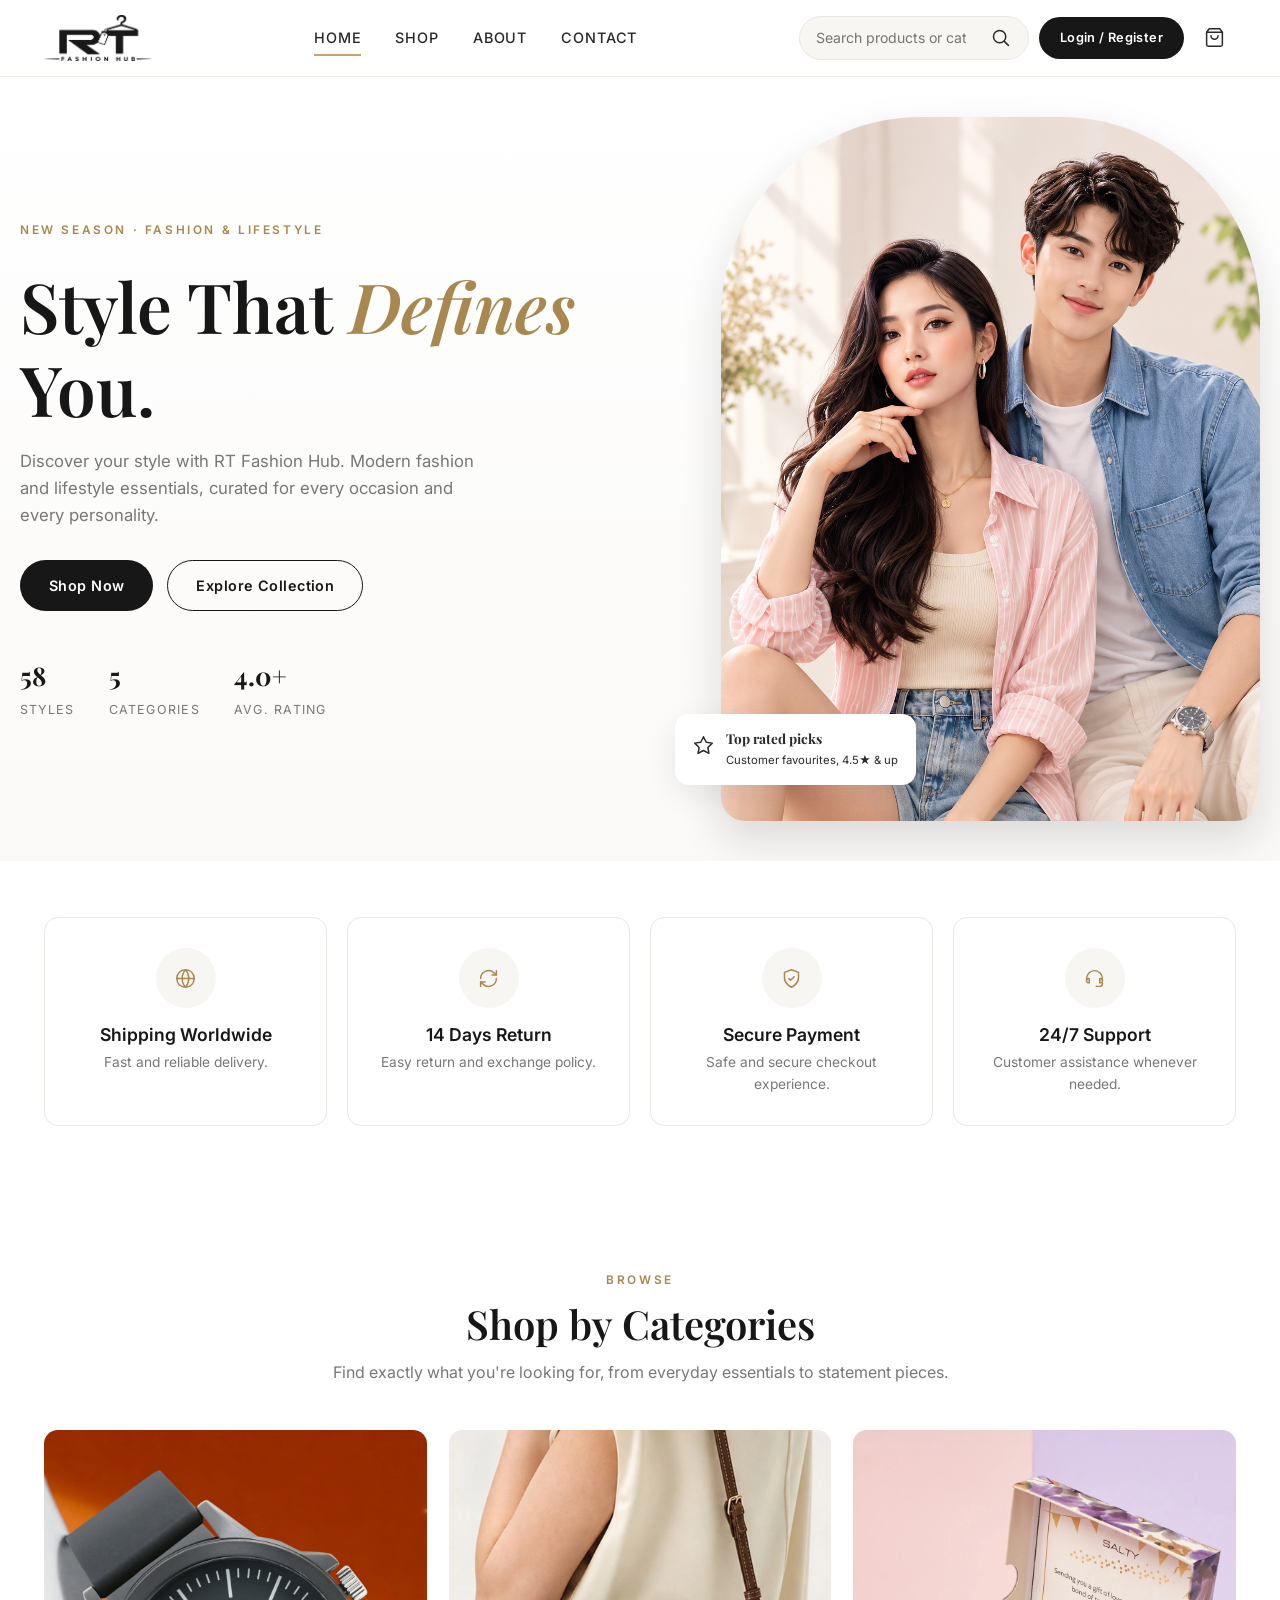
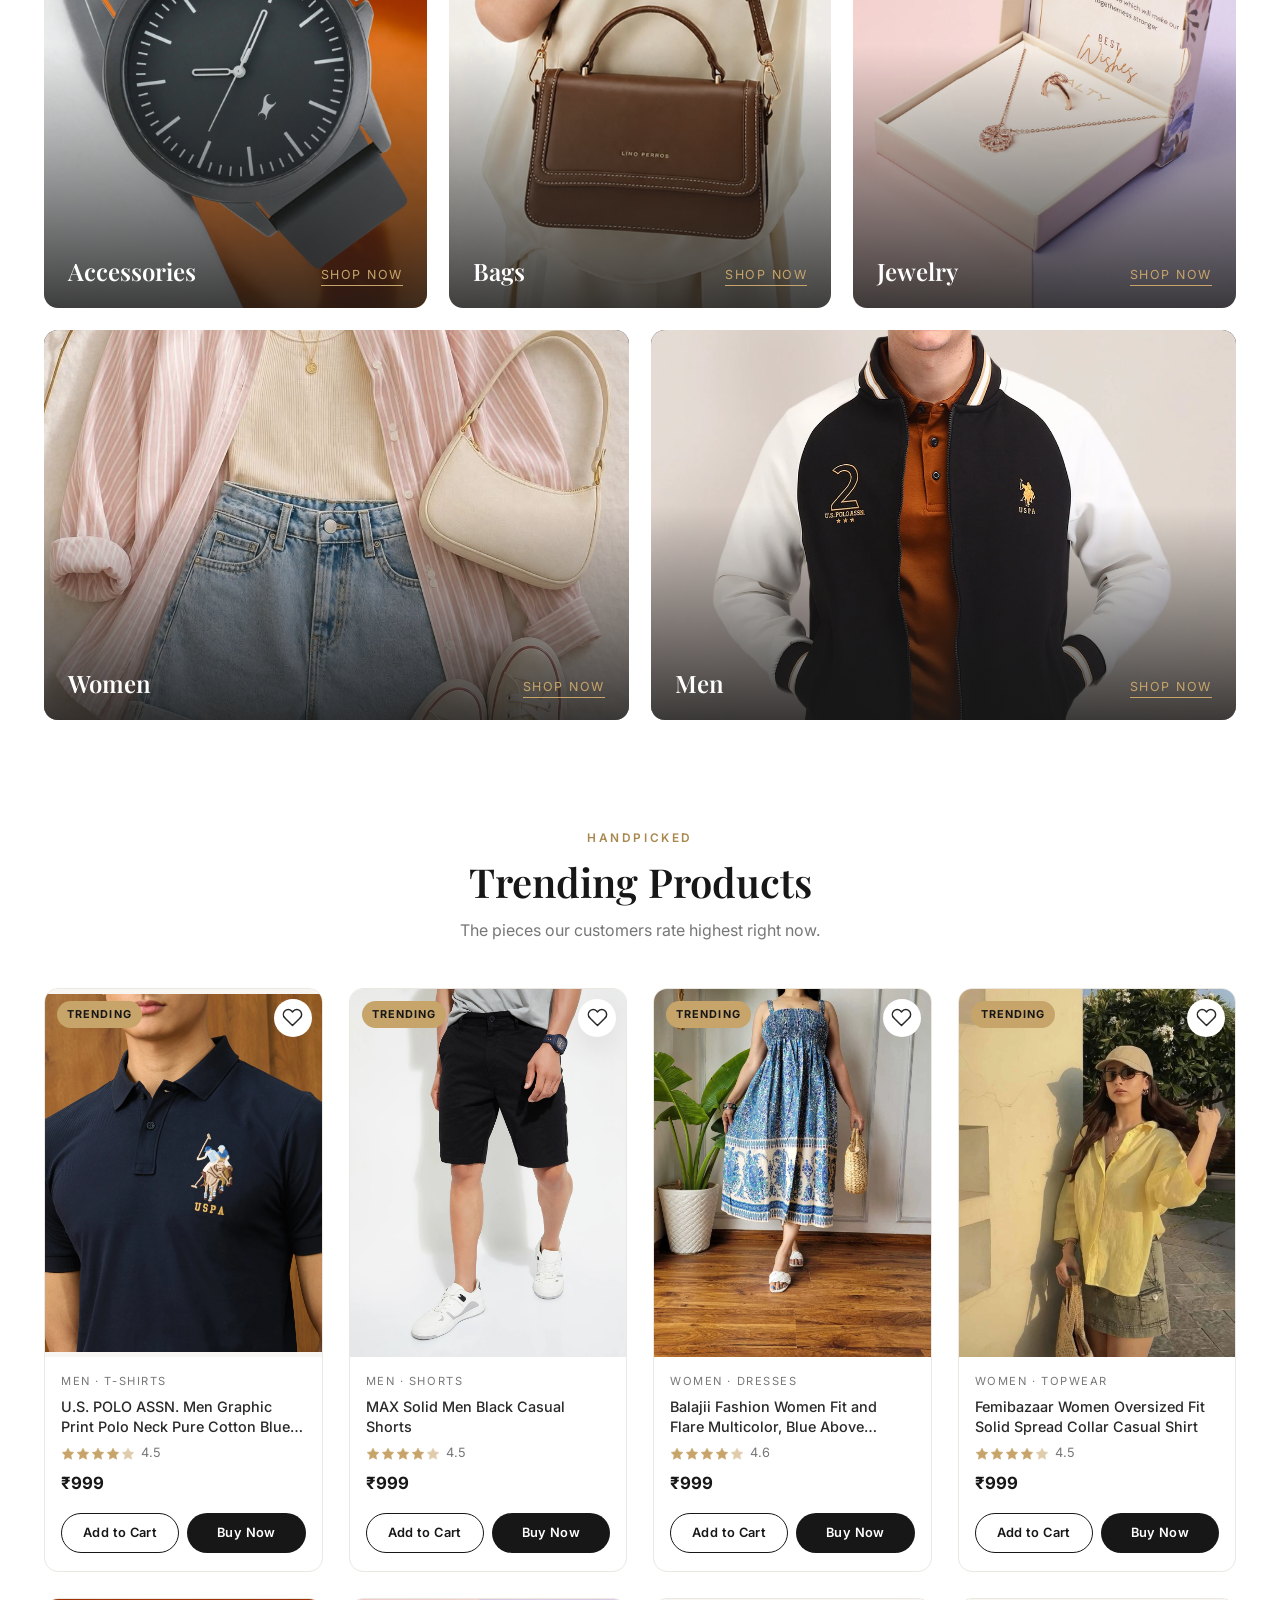
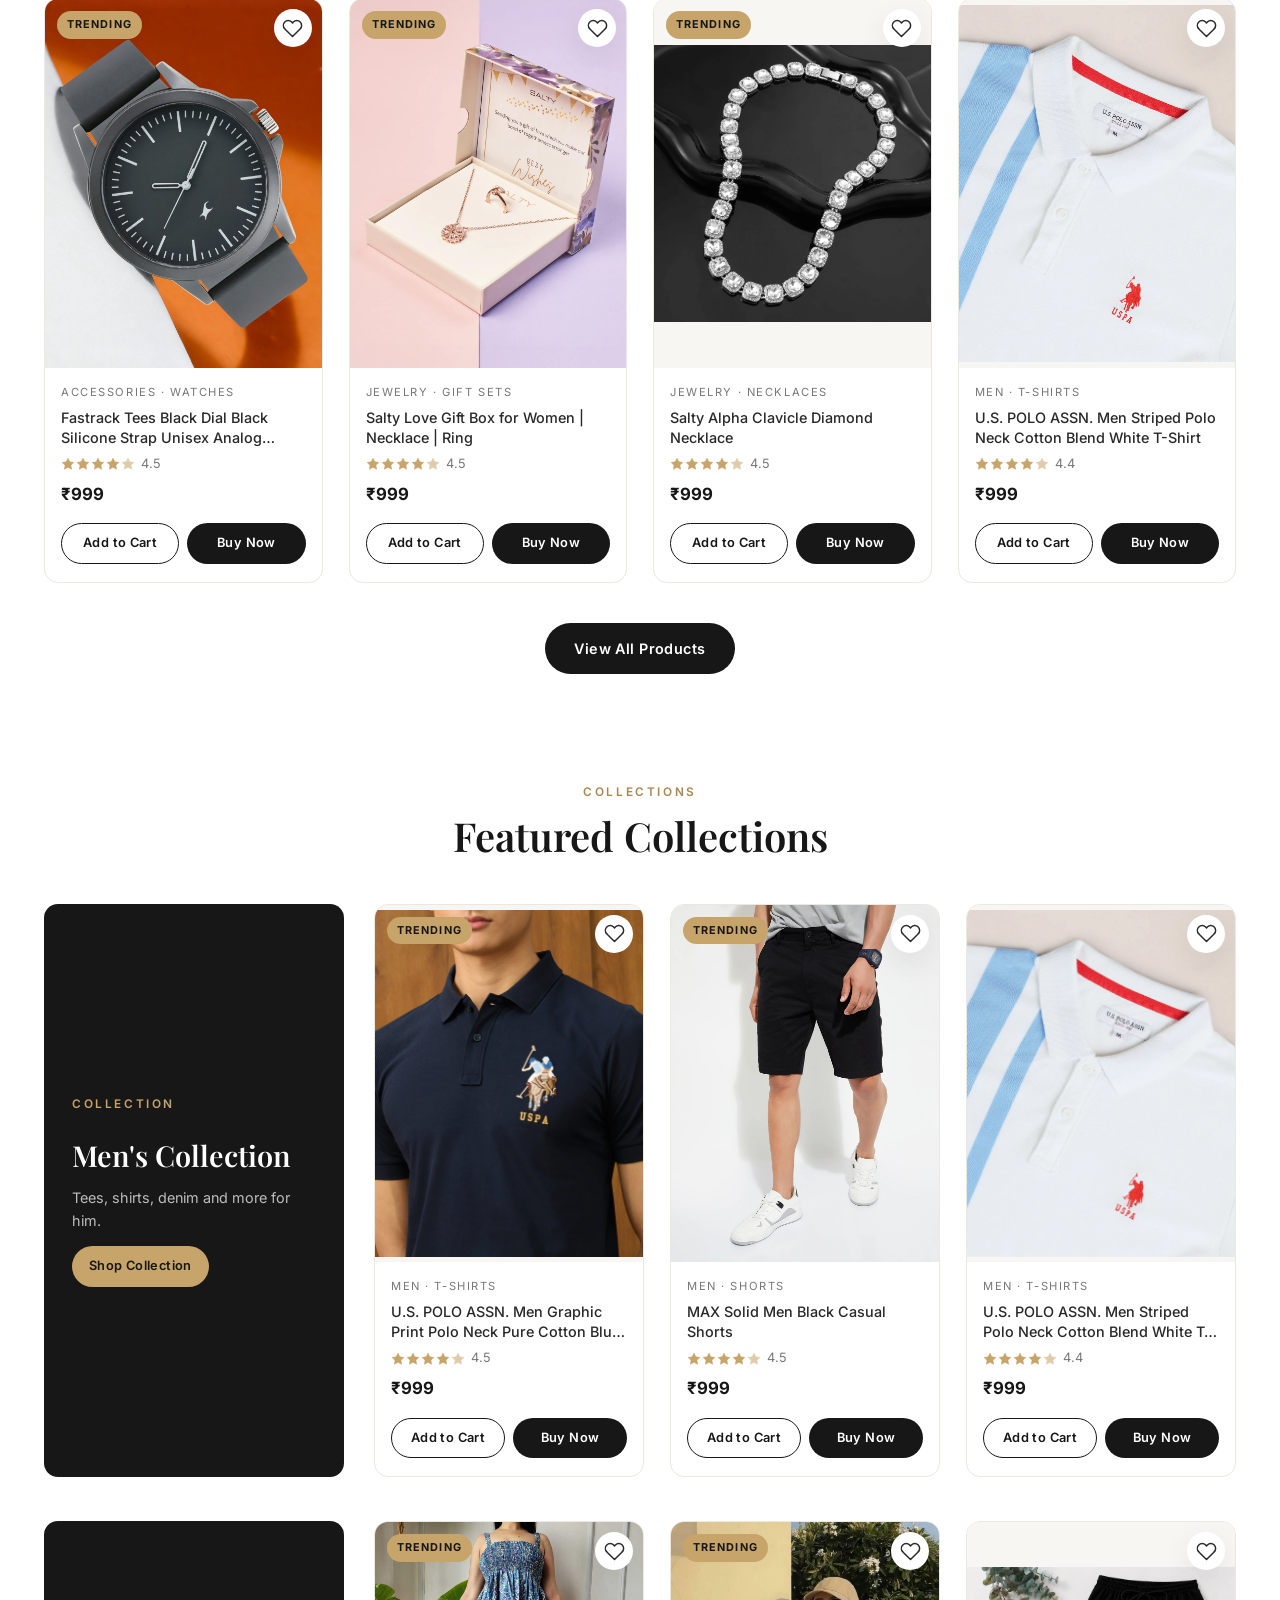
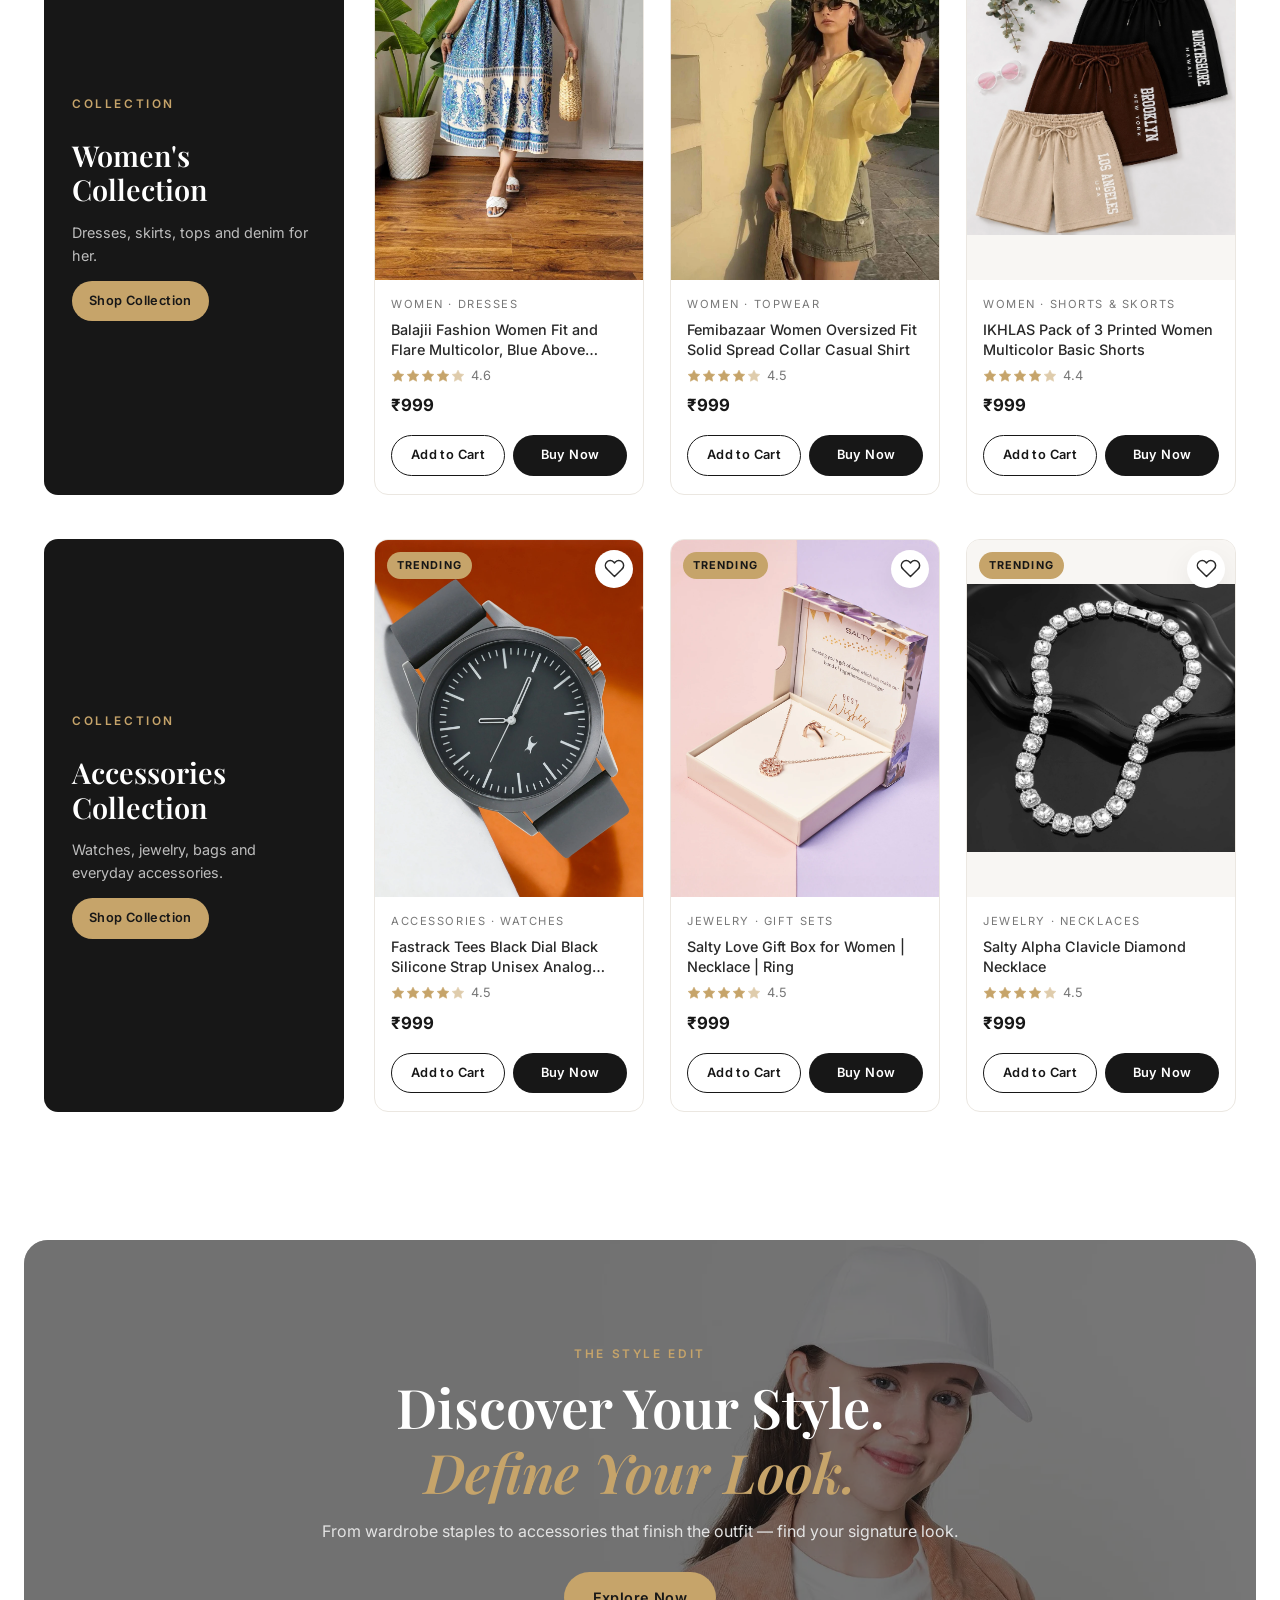
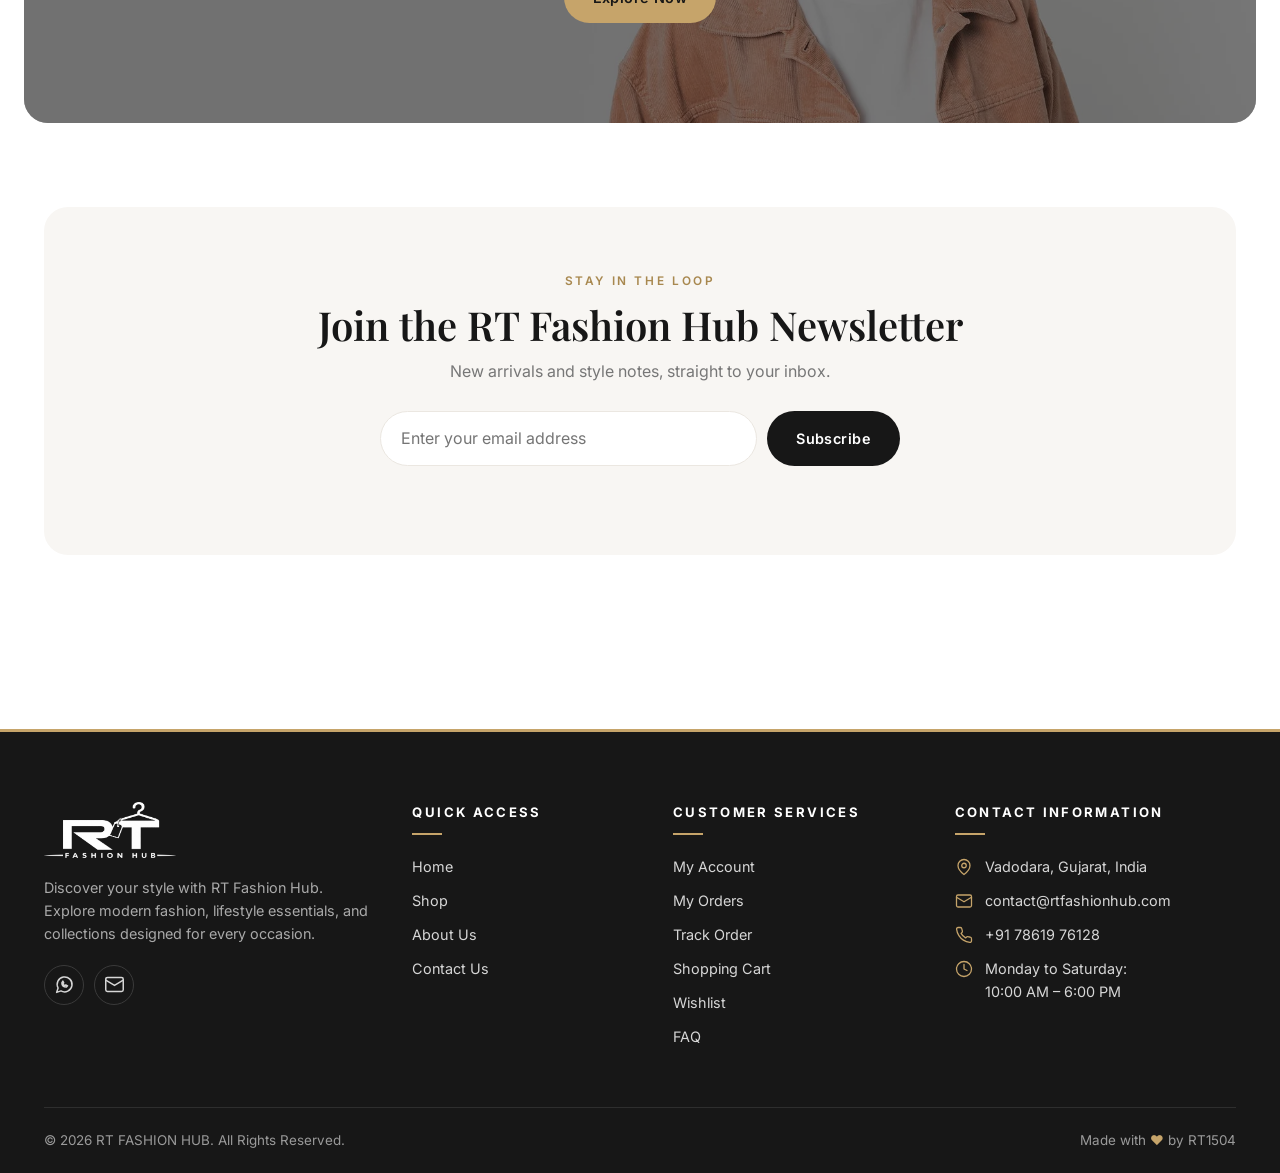
==== commit 01fe4441: "V.2.3 commit" ====
--- a/index.html
+++ b/index.html
@@ -33,12 +33,12 @@
               href="#collections">Explore Collection</a></div>
           <div class="hero-stats">
             <div><b id="statProducts">47</b><span>Styles</span></div>
-            <div><b>6</b><span>Categories</span></div>
+            <div><b>5</b><span>Categories</span></div>
             <div><b>4.0+</b><span>Avg. Rating</span></div>
           </div>
         </div>
         <div class="hero-media">
-          <div class="frame"><img src="images/background/banner1.webp"
+          <div class="frame"><img src="images/background/banner1.png"
               alt="Model wearing a relaxed white top and bucket hat" fetchpriority="high"></div>
           <div class="hero-tag"><span data-ico="star"></span>
             <div><b>Top rated picks</b><small>Customer favourites, 4.5★ &amp; up</small></div>
@@ -79,33 +79,29 @@
           <p>Find exactly what you're looking for, from everyday essentials to statement pieces.</p>
         </div>
         <div class="cat-grid"><a class="cat-card reveal " href="shop.html?cat=Accessories"><img
-              src="images/Accessories/sunglasses1.webp" alt="Accessories collection" loading="lazy">
+              src="images/Accessories/rt-042.webp" alt="Accessories collection" loading="lazy">
             <div class="cap">
               <h3>Accessories</h3><span class="go">Shop Now</span>
             </div>
           </a><a class="cat-card reveal " href="shop.html?cat=Bags"><img
-              src="images/Bags/shopper-bag-with-laptop_01.webp" alt="Bags collection" loading="lazy">
+              src="images/Bags/rt-045.webp" alt="Bags collection" loading="lazy">
             <div class="cap">
               <h3>Bags</h3><span class="go">Shop Now</span>
             </div>
           </a><a class="cat-card reveal " href="shop.html?cat=Jewelry"><img
-              src="images/Jewelry/Gold-Teardrop-Tassle-Earrings_01.webp" alt="Jewelry collection" loading="lazy">
+              src="images/Jewelry/rt-049.webp" alt="Jewelry collection" loading="lazy">
             <div class="cap">
               <h3>Jewelry</h3><span class="go">Shop Now</span>
             </div>
-          </a><a class="cat-card reveal " href="shop.html?cat=Women"><img src="images/woman/image67.webp"
+          </a><a class="cat-card reveal " href="shop.html?cat=Women"><img src="images/woman/women_home.jpg"
               alt="Women collection" loading="lazy">
             <div class="cap">
               <h3>Women</h3><span class="go">Shop Now</span>
             </div>
-          </a><a class="cat-card reveal " href="shop.html?cat=Men"><img src="images/man/hoodie-in-blue_01.webp"
+          </a><a class="cat-card reveal " href="shop.html?cat=Men"><img src="images/man/men_home.png"
               alt="Men collection" loading="lazy">
             <div class="cap">
               <h3>Men</h3><span class="go">Shop Now</span>
-            </div>
-          </a><a class="cat-card reveal cat-card--empty" href="shop.html?cat=Bedroom"><span data-ico="bed"></span>
-            <div class="cap">
-              <h3>Bedroom</h3><span class="go">Shop Now</span>
             </div>
           </a></div>
       </div>
--- a/css/styles.css
+++ b/css/styles.css
@@ -1,2887 +1,473 @@
 /* RT FASHION HUB – design system. Palette is fixed per brand guide. */
-:root {
-  --primary: #171717;
-  --secondary: #FFFFFF;
-  --bg: #FFFFFF;
-  --warm: #F8F6F3;
-  --accent: #C6A46A;
-  --accent-dark: #a8884f;
-  --text: #292929;
-  --muted: #777777;
-  --line: #ebe7e1;
-  --danger: #b3261e;
-  --ok: #2e7d4f;
-  --radius: 14px;
-  --shadow: 0 10px 30px rgba(23, 23, 23, .08);
-  --shadow-lg: 0 18px 44px rgba(23, 23, 23, .14);
-  --font-head: "Playfair Display", Georgia, serif;
-  --font: "Inter", "Segoe UI", system-ui, sans-serif;
-  --maxw: 1240px;
-  --header-h: 76px;
+:root{
+  --primary:#171717; --secondary:#FFFFFF; --bg:#FFFFFF; --warm:#F8F6F3;
+  --accent:#C6A46A; --accent-dark:#a8884f; --text:#292929; --muted:#777777;
+  --line:#ebe7e1; --danger:#b3261e; --ok:#2e7d4f;
+  --radius:14px; --shadow:0 10px 30px rgba(23,23,23,.08); --shadow-lg:0 18px 44px rgba(23,23,23,.14);
+  --font-head:"Playfair Display",Georgia,serif; --font:"Inter","Segoe UI",system-ui,sans-serif;
+  --maxw:1240px; --header-h:76px;
 }
-
-* {
-  box-sizing: border-box;
-  margin: 0;
-  padding: 0
+*{box-sizing:border-box;margin:0;padding:0}
+html{scroll-behavior:smooth;-webkit-text-size-adjust:100%}
+body{font-family:var(--font);color:var(--text);background:var(--bg);line-height:1.6;overflow-x:hidden}
+img{max-width:100%;display:block}
+a{color:inherit;text-decoration:none}
+button,input,select,textarea{font:inherit;color:inherit}
+button{cursor:pointer;border:0;background:none}
+ul{list-style:none}
+.container{width:100%;max-width:var(--maxw);margin:0 auto;padding:0 24px}
+.section{padding:84px 0}
+.section--tight{padding:56px 0}
+.section-head{text-align:center;max-width:640px;margin:0 auto 44px}
+.eyebrow{display:inline-block;font-size:.74rem;letter-spacing:.22em;text-transform:uppercase;color:var(--accent-dark);font-weight:600;margin-bottom:10px}
+h1,h2,h3{font-family:var(--font-head);color:var(--primary);line-height:1.2;font-weight:600}
+h2{font-size:clamp(1.7rem,3.4vw,2.5rem)}
+.section-head p{color:var(--muted);margin-top:12px}
+:focus-visible{outline:2px solid var(--accent);outline-offset:3px}
+.sr-only{position:absolute;width:1px;height:1px;overflow:hidden;clip:rect(0 0 0 0);white-space:nowrap}
+
+/* Buttons */
+.btn{display:inline-flex;align-items:center;justify-content:center;gap:8px;padding:13px 28px;border-radius:999px;font-weight:600;font-size:.9rem;letter-spacing:.03em;transition:.25s;border:1.5px solid transparent;min-height:46px;text-align:center}
+.btn--dark{background:var(--primary);color:#fff}
+.btn--dark:hover{background:var(--accent);color:var(--primary);transform:translateY(-2px)}
+.btn--gold{background:var(--accent);color:var(--primary)}
+.btn--gold:hover{background:var(--primary);color:#fff;transform:translateY(-2px)}
+.btn--outline{border-color:var(--primary);color:var(--primary);background:transparent}
+.btn--outline:hover{background:var(--primary);color:#fff}
+.btn--light{border-color:#fff;color:#fff}
+.btn--light:hover{background:#fff;color:var(--primary)}
+.btn--sm{padding:9px 16px;font-size:.8rem;min-height:40px}
+.btn--block{width:100%}
+.btn[disabled]{opacity:.55;cursor:not-allowed;transform:none}
+.link-arrow{font-weight:600;font-size:.88rem;border-bottom:1.5px solid var(--accent);padding-bottom:2px;transition:.2s}
+.link-arrow:hover{color:var(--accent-dark)}
+
+/* Notice bar */
+.notice-bar{background:var(--primary);color:#fff;font-size:.78rem;text-align:center;padding:8px 16px;letter-spacing:.03em}
+.notice-bar b{color:var(--accent)}
+
+/* Header */
+.site-header{position:sticky;top:0;z-index:50;background:#fff;border-bottom:1px solid var(--line)}
+.header-inner{display:flex;align-items:center;justify-content:space-between;gap:20px;height:var(--header-h)}
+.logo img{height:46px;width:auto}
+.main-nav{display:flex;gap:34px}
+.main-nav a{font-size:.9rem;font-weight:500;letter-spacing:.06em;text-transform:uppercase;position:relative;padding:6px 0}
+.main-nav a::after{content:"";position:absolute;left:0;bottom:0;height:2px;width:0;background:var(--accent);transition:.25s}
+.main-nav a:hover::after,.main-nav a.active::after{width:100%}
+.header-actions{display:flex;align-items:center;gap:10px}
+.search-form{display:flex;align-items:center;background:var(--warm);border:1px solid var(--line);border-radius:999px;padding:0 6px 0 16px;width:230px;transition:.25s;position:relative}
+.search-form:focus-within{border-color:var(--accent);background:#fff;width:270px}
+.search-form input{border:0;background:none;outline:0;width:100%;padding:10px 0;font-size:.88rem}
+.icon-btn{position:relative;width:42px;height:42px;display:inline-flex;align-items:center;justify-content:center;border-radius:50%;transition:.2s;flex:none}
+.icon-btn:hover{background:var(--warm);color:var(--accent-dark)}
+.icon-btn svg,.ico{width:21px;height:21px;stroke:currentColor;fill:none;stroke-width:1.7;stroke-linecap:round;stroke-linejoin:round}
+.badge-count{position:absolute;top:2px;right:0;min-width:18px;height:18px;border-radius:9px;background:var(--accent);color:var(--primary);font-size:.68rem;font-weight:700;display:flex;align-items:center;justify-content:center;padding:0 4px}
+.login-btn{padding:10px 20px}
+.menu-toggle{display:none}
+.search-suggest{position:absolute;top:calc(100% + 8px);left:0;right:0;background:#fff;border:1px solid var(--line);border-radius:12px;box-shadow:var(--shadow-lg);overflow:hidden;display:none;z-index:60;min-width:320px}
+.search-suggest.open{display:block}
+.search-suggest a{display:flex;gap:12px;align-items:center;padding:10px 14px;font-size:.85rem;border-bottom:1px solid var(--line)}
+.search-suggest a:hover{background:var(--warm)}
+.search-suggest img{width:38px;height:48px;object-fit:cover;border-radius:6px;background:var(--warm)}
+.search-suggest small{color:var(--muted);display:block}
+.mobile-search{display:none}
+.user-menu{position:relative}
+.user-dropdown{position:absolute;right:0;top:calc(100% + 8px);background:#fff;border:1px solid var(--line);border-radius:12px;box-shadow:var(--shadow-lg);min-width:200px;padding:8px;display:none}
+.user-menu.open .user-dropdown{display:block}
+.user-dropdown a,.user-dropdown button{display:block;width:100%;text-align:left;padding:10px 12px;border-radius:8px;font-size:.88rem}
+.user-dropdown a:hover,.user-dropdown button:hover{background:var(--warm)}
+.user-dropdown .who{padding:8px 12px;font-size:.78rem;color:var(--muted);border-bottom:1px solid var(--line);margin-bottom:6px}
+
+/* Cart drawer */
+.overlay{position:fixed;inset:0;background:rgba(23,23,23,.5);opacity:0;visibility:hidden;transition:.3s;z-index:90}
+.overlay.open{opacity:1;visibility:visible}
+.drawer{position:fixed;top:0;right:0;height:100%;width:min(420px,100%);background:#fff;z-index:100;transform:translateX(100%);transition:.35s;display:flex;flex-direction:column;visibility:hidden}
+.drawer.open{transform:none;visibility:visible;box-shadow:var(--shadow-lg)}
+.drawer-head{display:flex;justify-content:space-between;align-items:center;padding:20px 24px;border-bottom:1px solid var(--line)}
+.drawer-head h3{font-size:1.3rem}
+.drawer-body{flex:1;overflow-y:auto;padding:12px 24px}
+.drawer-foot{padding:20px 24px;border-top:1px solid var(--line);display:grid;gap:10px}
+.drawer-foot .row{display:flex;justify-content:space-between;font-weight:600}
+.mini-item{display:grid;grid-template-columns:70px 1fr auto;gap:14px;padding:14px 0;border-bottom:1px solid var(--line);align-items:center}
+.mini-item img{width:70px;height:88px;object-fit:cover;border-radius:8px;background:var(--warm)}
+.mini-item h4{font-size:.85rem;font-weight:500;line-height:1.35}
+.mini-item .price{font-weight:600;font-size:.9rem;margin-top:4px}
+.empty{text-align:center;padding:50px 16px;color:var(--muted)}
+.empty .ico{width:44px;height:44px;margin:0 auto 14px;color:var(--accent)}
+.empty h3{font-size:1.2rem;margin-bottom:6px}
+.empty .btn{margin-top:18px}
+
+/* Qty */
+.qty{display:inline-flex;align-items:center;border:1px solid var(--line);border-radius:999px;overflow:hidden}
+.qty button{width:32px;height:32px;font-size:1.1rem;line-height:1}
+.qty button:hover{background:var(--warm)}
+.qty span{min-width:28px;text-align:center;font-size:.88rem;font-weight:600}
+.remove-link{font-size:.76rem;color:var(--muted);text-decoration:underline}
+.remove-link:hover{color:var(--danger)}
+
+/* Hero */
+.hero{background:linear-gradient(180deg,#fff 0%,var(--warm) 160%);overflow:hidden}
+.hero-grid{display:grid;grid-template-columns:1.05fr 1fr;gap:40px;align-items:center;min-height:calc(100vh - var(--header-h) - 40px);max-height:780px;padding:40px 0}
+.hero h1{font-size:clamp(2.4rem,5.4vw,4.4rem);margin:14px 0 18px}
+.hero h1 em{color:var(--accent-dark);font-style:italic}
+.hero p{color:var(--muted);max-width:480px;font-size:1.05rem}
+.hero-cta{display:flex;gap:14px;flex-wrap:wrap;margin-top:32px}
+.hero-stats{display:flex;gap:34px;margin-top:44px}
+.hero-stats b{display:block;font-family:var(--font-head);font-size:1.6rem;color:var(--primary)}
+.hero-stats span{font-size:.78rem;color:var(--muted);text-transform:uppercase;letter-spacing:.1em}
+.hero-media{position:relative;height:100%;min-height:420px}
+.hero-media .frame{position:absolute;inset:0 0 0 8%;border-radius:200px 200px 24px 24px;overflow:hidden;box-shadow:var(--shadow-lg)}
+.hero-media img{width:100%;height:100%;object-fit:cover;object-position:center top}
+.hero-media::before{content:"";position:absolute;inset:-14px 6% 14px -14px;border:1.5px solid var(--accent);border-radius:200px 200px 24px 24px;z-index:-1}
+.hero-tag{position:absolute;left:0;bottom:36px;background:#fff;border-radius:14px;padding:14px 18px;box-shadow:var(--shadow);display:flex;gap:12px;align-items:center;font-size:.85rem;animation:float 4s ease-in-out infinite}
+.hero-tag b{display:block;font-family:var(--font-head)}
+@keyframes float{50%{transform:translateY(-8px)}}
+
+/* Benefits */
+.benefits{display:grid;grid-template-columns:repeat(4,1fr);gap:20px}
+.benefit{background:#fff;border:1px solid var(--line);border-radius:var(--radius);padding:30px 24px;text-align:center;transition:.3s}
+.benefit:hover{transform:translateY(-6px);box-shadow:var(--shadow);border-color:var(--accent)}
+.benefit .ico-wrap{width:60px;height:60px;border-radius:50%;background:var(--warm);display:flex;align-items:center;justify-content:center;margin:0 auto 16px;color:var(--accent-dark);transition:.3s}
+.benefit:hover .ico-wrap{background:var(--primary);color:var(--accent)}
+.benefit h3{font-size:1.1rem;font-family:var(--font);font-weight:600;margin-bottom:6px}
+.benefit p{font-size:.86rem;color:var(--muted)}
+
+/* Categories */
+.cat-grid{display:grid;grid-template-columns:repeat(6,1fr);gap:22px}
+.cat-grid .cat-card{grid-column:span 2}
+.cat-grid .cat-card:nth-child(n+4){grid-column:span 3;aspect-ratio:3/2}
+.cat-card{position:relative;border-radius:var(--radius);overflow:hidden;aspect-ratio:4/5;background:var(--primary);display:block}
+.cat-card img{width:100%;height:100%;object-fit:cover;transition:transform .6s}
+.cat-card:hover img{transform:scale(1.07)}
+.cat-card::after{content:"";position:absolute;inset:0;background:linear-gradient(180deg,transparent 45%,rgba(23,23,23,.82))}
+.cat-card .cap{position:absolute;left:24px;right:24px;bottom:22px;z-index:2;color:#fff;display:flex;justify-content:space-between;align-items:flex-end}
+.cat-card h3{color:#fff;font-size:1.5rem}
+.cat-card .go{font-size:.78rem;letter-spacing:.12em;text-transform:uppercase;color:var(--accent);border-bottom:1px solid var(--accent)}
+
+/* Product card */
+.product-grid{display:grid;grid-template-columns:repeat(4,1fr);gap:26px}
+.pcard{background:#fff;border:1px solid var(--line);border-radius:var(--radius);overflow:hidden;display:flex;flex-direction:column;transition:.3s;position:relative}
+.pcard:hover{box-shadow:var(--shadow-lg);transform:translateY(-5px);border-color:transparent}
+.pcard .thumb{position:relative;aspect-ratio:3/4;background:var(--warm);display:block;overflow:hidden}
+.pcard .thumb img{width:100%;height:100%;object-fit:contain;transition:transform .5s}
+.pcard:hover .thumb img{transform:scale(1.05)}
+.tags{position:absolute;top:12px;left:12px;display:flex;flex-direction:column;gap:6px;align-items:flex-start;z-index:2}
+.tag{font-size:.68rem;font-weight:700;letter-spacing:.1em;text-transform:uppercase;padding:5px 10px;border-radius:999px;background:var(--primary);color:#fff}
+.tag--sale{background:var(--danger)}
+.tag--gold{background:var(--accent);color:var(--primary)}
+.wish{position:absolute;top:10px;right:10px;z-index:2;width:38px;height:38px;border-radius:50%;background:#fff;box-shadow:var(--shadow);display:flex;align-items:center;justify-content:center;transition:.2s}
+.wish:hover{transform:scale(1.1)}
+.wish.on svg{fill:var(--danger);stroke:var(--danger)}
+.pinfo{padding:16px 16px 18px;display:flex;flex-direction:column;gap:6px;flex:1}
+.pcat{font-size:.7rem;letter-spacing:.14em;text-transform:uppercase;color:var(--muted)}
+.pname{font-size:.9rem;font-weight:500;line-height:1.4;display:-webkit-box;-webkit-line-clamp:2;-webkit-box-orient:vertical;overflow:hidden;min-height:2.8em}
+.pname:hover{color:var(--accent-dark)}
+.stars{display:flex;align-items:center;gap:6px;font-size:.8rem;color:var(--muted)}
+.stars .row{display:inline-flex;gap:1px}
+.star{width:14px;height:14px}
+.star.f{fill:var(--accent);stroke:var(--accent)}
+.star.e{fill:none;stroke:#cfc7b8}
+.price-row{display:flex;align-items:baseline;gap:8px;flex-wrap:wrap}
+.price{font-weight:700;font-size:1.05rem;color:var(--primary)}
+.price-old{text-decoration:line-through;color:var(--muted);font-size:.85rem}
+.off{font-size:.78rem;color:var(--ok);font-weight:600}
+.pactions{display:grid;grid-template-columns:1fr 1fr;gap:8px;margin-top:auto;padding-top:10px}
+
+/* Collections */
+.collection{display:grid;grid-template-columns:300px 1fr;gap:30px;align-items:stretch;margin-bottom:44px}
+.collection-intro{background:var(--primary);color:#fff;border-radius:var(--radius);padding:34px 28px;display:flex;flex-direction:column;justify-content:center;gap:14px}
+.collection-intro h3{color:#fff;font-size:1.8rem}
+.collection-intro p{color:#bdbdbd;font-size:.9rem}
+.collection-intro .btn{align-self:flex-start}
+.collection .product-grid{grid-template-columns:repeat(3,1fr)}
+
+/* Promo */
+.promo{position:relative;color:#fff;background:var(--primary);overflow:hidden;border-radius:24px;margin:0 24px}
+.promo img{position:absolute;inset:0;width:100%;height:100%;object-fit:cover;opacity:.42}
+.promo-inner{position:relative;padding:100px 24px;text-align:center;max-width:720px;margin:0 auto}
+.promo h2{color:#fff;font-size:clamp(2rem,4.6vw,3.4rem)}
+.promo h2 em{color:var(--accent);font-style:italic}
+.promo p{margin:14px 0 28px;color:#e3e3e3}
+
+/* Newsletter */
+.newsletter{background:var(--warm);border-radius:24px;padding:60px 24px;text-align:center}
+.news-form{display:flex;gap:10px;max-width:520px;margin:26px auto 0}
+.news-form input{flex:1;padding:14px 20px;border:1px solid var(--line);border-radius:999px;background:#fff;outline:0;min-width:0}
+.news-form input:focus{border-color:var(--accent)}
+.form-msg{font-size:.85rem;margin-top:12px;min-height:1.2em}
+.form-msg.ok{color:var(--ok)} .form-msg.err{color:var(--danger)} .form-msg.info{color:var(--muted)}
+
+/* Page header */
+.page-hero{background:var(--primary);color:#fff;text-align:center;padding:70px 24px;position:relative;overflow:hidden}
+.page-hero h1{color:#fff;font-size:clamp(2rem,5vw,3.4rem)}
+.page-hero p{color:#cfcfcf;margin-top:10px}
+.page-hero--img::before{content:"";position:absolute;inset:0;background:var(--bg-img) center/cover;opacity:.35}
+.page-hero>*{position:relative}
+.crumbs{font-size:.8rem;color:var(--accent);margin-bottom:12px;letter-spacing:.08em;text-transform:uppercase}
+
+/* Shop */
+.shop-layout{display:grid;grid-template-columns:250px 1fr;gap:36px;align-items:start}
+.filters{position:sticky;top:calc(var(--header-h) + 20px);border:1px solid var(--line);border-radius:var(--radius);padding:22px}
+.filters h4{font-family:var(--font);font-size:.76rem;text-transform:uppercase;letter-spacing:.16em;color:var(--muted);margin:0 0 10px}
+.filters .grp{margin-bottom:22px}
+.filters .grp:last-child{margin-bottom:0}
+.chip-list{display:flex;flex-direction:column;gap:2px}
+.chip{display:flex;justify-content:space-between;padding:9px 12px;border-radius:8px;font-size:.88rem;text-align:left;width:100%;transition:.2s}
+.chip:hover{background:var(--warm)}
+.chip.active{background:var(--primary);color:#fff}
+.chip small{opacity:.65}
+.subchips{padding-left:12px;margin:2px 0 6px}
+.shop-bar{display:flex;gap:14px;align-items:center;flex-wrap:wrap;margin-bottom:24px}
+.shop-search{flex:1;min-width:0;flex-basis:200px;display:flex;align-items:center;gap:10px;border:1px solid var(--line);border-radius:999px;padding:0 18px;background:#fff}
+.shop-search:focus-within{border-color:var(--accent)}
+.shop-search input{border:0;outline:0;flex:1;min-width:0;width:100%;padding:12px 0;background:none}
+select.sort{border:1px solid var(--line);border-radius:999px;padding:12px 18px;background:#fff;outline:0}
+.count{color:var(--muted);font-size:.88rem;margin-bottom:18px}
+.shop-layout .product-grid{grid-template-columns:repeat(3,1fr)}
+.filter-toggle{display:none}
+
+/* Product detail */
+.pd{display:grid;grid-template-columns:1fr 1fr;gap:56px;align-items:start}
+.pd-main{aspect-ratio:3/4;background:var(--warm);border-radius:var(--radius);overflow:hidden;position:relative}
+.pd-main img{width:100%;height:100%;object-fit:contain}
+.pd-thumbs{display:flex;gap:10px;margin-top:12px}
+.pd-thumbs button{width:72px;height:90px;border:1.5px solid var(--line);border-radius:8px;overflow:hidden;background:var(--warm)}
+.pd-thumbs button.on{border-color:var(--accent)}
+.pd-thumbs img{width:100%;height:100%;object-fit:cover}
+.pd-info h1{font-size:clamp(1.5rem,2.8vw,2.1rem);margin:8px 0 14px}
+.pd-info .price{font-size:1.7rem}
+.pd-meta{display:grid;grid-template-columns:130px 1fr;gap:8px 12px;font-size:.9rem;margin:22px 0;padding:18px 0;border-top:1px solid var(--line);border-bottom:1px solid var(--line)}
+.pd-meta dt{color:var(--muted)}
+.pd-buy{display:flex;gap:12px;flex-wrap:wrap;align-items:center;margin-top:22px}
+.note{font-size:.8rem;color:var(--muted);margin-top:14px}
+.price-note{display:inline-block;font-size:.72rem;background:var(--warm);color:var(--muted);padding:3px 8px;border-radius:6px;margin-left:6px}
+
+/* About / content */
+.split{display:grid;grid-template-columns:1fr 1fr;gap:56px;align-items:center}
+.split img{border-radius:var(--radius);width:100%;aspect-ratio:4/5;object-fit:cover}
+.split p{color:var(--muted);margin-top:14px}
+.checks li{display:flex;gap:12px;padding:10px 0;border-bottom:1px solid var(--line)}
+.checks .ico{color:var(--accent-dark);flex:none;margin-top:2px;width:20px;height:20px}
+.cards-3{display:grid;grid-template-columns:repeat(3,1fr);gap:22px}
+.card{background:#fff;border:1px solid var(--line);border-radius:var(--radius);padding:30px;transition:.3s}
+.card:hover{transform:translateY(-5px);box-shadow:var(--shadow);border-color:var(--accent)}
+.card .ico-wrap{width:52px;height:52px;border-radius:50%;background:var(--warm);color:var(--accent-dark);display:flex;align-items:center;justify-content:center;margin-bottom:16px}
+.card h3{font-size:1.15rem;margin-bottom:8px}
+.card p{color:var(--muted);font-size:.9rem}
+.dark-band{background:var(--primary);color:#fff;border-radius:24px;padding:64px 40px;text-align:center}
+.dark-band h2{color:#fff}
+.dark-band p{color:#cfcfcf;max-width:600px;margin:14px auto 0}
+.timeline{display:grid;grid-template-columns:repeat(6,1fr);gap:0;position:relative;margin-top:20px}
+.timeline::before{content:"";position:absolute;top:22px;left:8%;right:8%;height:2px;background:var(--line)}
+.tl-item{text-align:center;padding:0 10px;position:relative}
+.tl-dot{width:46px;height:46px;border-radius:50%;background:var(--primary);color:var(--accent);display:flex;align-items:center;justify-content:center;margin:0 auto 16px;font-weight:700;position:relative;z-index:1;border:4px solid #fff;transition:.3s}
+.tl-item:hover .tl-dot{background:var(--accent);color:var(--primary);transform:scale(1.1)}
+.tl-item h4{font-family:var(--font);font-size:.95rem;margin-bottom:6px}
+.tl-item p{font-size:.8rem;color:var(--muted)}
+.team{display:grid;grid-template-columns:repeat(2,1fr);gap:24px}
+.member{text-align:center;border:1px solid var(--line);border-radius:var(--radius);padding:34px 24px;transition:.3s;background:#fff}
+.member:hover{transform:translateY(-6px);box-shadow:var(--shadow-lg);border-color:var(--accent)}
+.avatar{width:104px;height:104px;border-radius:50%;margin:0 auto 18px;background:linear-gradient(135deg,var(--primary),#3a3a3a);color:var(--accent);display:flex;align-items:center;justify-content:center;font-family:var(--font-head);font-size:2rem;border:3px solid var(--accent);transition:.3s}
+.member:hover .avatar{transform:scale(1.06)}
+.member h3{font-size:1.25rem}
+.member .role{color:var(--accent-dark);font-size:.85rem;font-weight:600;margin:4px 0 12px}
+.member a.mail{font-size:.84rem;color:var(--muted);word-break:break-all;border-bottom:1px solid var(--line)}
+.member a.mail:hover{color:var(--accent-dark)}
+
+/* Contact */
+.info-cards{display:grid;grid-template-columns:repeat(4,1fr);gap:20px}
+.info-card{border:1px solid var(--line);border-radius:var(--radius);padding:28px 22px;text-align:center;transition:.3s;background:#fff}
+.info-card:hover{box-shadow:var(--shadow);border-color:var(--accent);transform:translateY(-4px)}
+.info-card .ico-wrap{width:54px;height:54px;border-radius:50%;background:var(--primary);color:var(--accent);display:flex;align-items:center;justify-content:center;margin:0 auto 14px}
+.info-card h3{font-size:1.05rem;font-family:var(--font);font-weight:600;margin-bottom:6px}
+.info-card p,.info-card a{font-size:.88rem;color:var(--muted);display:block}
+.info-card a:hover{color:var(--accent-dark)}
+.map-wrap{border-radius:var(--radius);overflow:hidden;border:1px solid var(--line);width:100%;height:clamp(300px,38vw,440px);background:var(--warm)}
+.map-wrap iframe{width:100%;height:100%;border:0}
+.form-grid{display:grid;grid-template-columns:1fr 1fr;gap:18px}
+.form-grid .full{grid-column:1/-1}
+.field{display:flex;flex-direction:column;gap:6px}
+.field label{font-size:.82rem;font-weight:600}
+.field input,.field textarea,.field select{padding:13px 16px;border:1px solid var(--line);border-radius:10px;background:#fff;outline:0;transition:.2s;width:100%}
+.field input:focus,.field textarea:focus,.field select:focus{border-color:var(--accent);box-shadow:0 0 0 3px rgba(198,164,106,.18)}
+.field.invalid input,.field.invalid textarea{border-color:var(--danger)}
+.field .err{color:var(--danger);font-size:.76rem;min-height:1em}
+.field .pw{position:relative}
+.field .pw button{position:absolute;right:8px;top:50%;transform:translateY(-50%);width:34px;height:34px;color:var(--muted)}
+.form-card{background:#fff;border:1px solid var(--line);border-radius:var(--radius);padding:36px;box-shadow:var(--shadow)}
+.faq{max-width:820px;margin:0 auto}
+.faq-item{border:1px solid var(--line);border-radius:12px;margin-bottom:12px;background:#fff;overflow:hidden}
+.faq-q{width:100%;display:flex;justify-content:space-between;align-items:center;gap:16px;padding:18px 22px;text-align:left;font-weight:600;font-size:.98rem}
+.faq-q .plus{width:22px;height:22px;flex:none;position:relative;transition:.3s}
+.faq-q .plus::before,.faq-q .plus::after{content:"";position:absolute;background:var(--accent-dark);top:50%;left:50%;transform:translate(-50%,-50%)}
+.faq-q .plus::before{width:14px;height:2px}.faq-q .plus::after{width:2px;height:14px;transition:.3s}
+.faq-item.open .plus::after{transform:translate(-50%,-50%) rotate(90deg);opacity:0}
+.faq-a{max-height:0;overflow:hidden;transition:max-height .35s ease}
+.faq-a p{padding:0 22px 20px;color:var(--muted);font-size:.93rem}
+.faq-item.open{border-color:var(--accent)}
+
+/* Auth */
+.auth-wrap{max-width:560px;margin:0 auto}
+.tabs{display:grid;grid-template-columns:1fr 1fr;background:var(--warm);border-radius:999px;padding:5px;margin-bottom:26px}
+.tabs button{padding:12px;border-radius:999px;font-weight:600;font-size:.9rem;transition:.25s}
+.tabs button.on{background:var(--primary);color:#fff}
+.row-between{display:flex;justify-content:space-between;align-items:center;font-size:.85rem;gap:10px;flex-wrap:wrap}
+.check{display:flex;gap:8px;align-items:flex-start;font-size:.85rem}
+.check input{margin-top:4px;accent-color:var(--accent-dark)}
+.demo-note{background:var(--warm);border-left:3px solid var(--accent);padding:12px 16px;border-radius:8px;font-size:.8rem;color:var(--muted);margin-bottom:22px}
+.link{color:var(--accent-dark);font-weight:600}
+.link:hover{text-decoration:underline}
+
+/* Account */
+.acc-layout{display:grid;grid-template-columns:260px 1fr;gap:32px;align-items:start}
+.acc-nav{border:1px solid var(--line);border-radius:var(--radius);padding:12px;position:sticky;top:calc(var(--header-h) + 20px)}
+.acc-nav button,.acc-nav a{display:block;width:100%;text-align:left;padding:12px 14px;border-radius:10px;font-size:.92rem;transition:.2s}
+.acc-nav button:hover,.acc-nav a:hover{background:var(--warm)}
+.acc-nav .on{background:var(--primary);color:#fff}
+.panel{border:1px solid var(--line);border-radius:var(--radius);padding:30px;background:#fff}
+.panel h2{font-size:1.5rem;margin-bottom:20px}
+.welcome{background:var(--primary);color:#fff;border-radius:var(--radius);padding:30px;margin-bottom:22px}
+.welcome h2{color:#fff;margin-bottom:4px}
+.welcome p{color:#cfcfcf}
+.kv{display:grid;grid-template-columns:repeat(2,1fr);gap:14px}
+.kv div{background:var(--warm);border-radius:10px;padding:14px 16px}
+.kv small{display:block;color:var(--muted);font-size:.72rem;letter-spacing:.12em;text-transform:uppercase}
+.kv b{font-weight:600;word-break:break-word}
+.order{border:1px solid var(--line);border-radius:12px;margin-bottom:16px;overflow:hidden}
+.order-head{display:flex;justify-content:space-between;flex-wrap:wrap;gap:10px;background:var(--warm);padding:14px 18px;font-size:.84rem}
+.order-body{padding:14px 18px}
+.order-line{display:grid;grid-template-columns:56px 1fr auto;gap:14px;align-items:center;padding:8px 0}
+.order-line img{width:56px;height:70px;object-fit:cover;border-radius:6px;background:var(--warm)}
+.status{display:inline-block;padding:3px 10px;border-radius:999px;font-size:.72rem;font-weight:700;letter-spacing:.06em;text-transform:uppercase;background:var(--primary);color:#fff}
+.status--pending{background:var(--accent);color:var(--primary)}
+.totals{display:grid;gap:8px;font-size:.92rem}
+.totals .row{display:flex;justify-content:space-between}
+.totals .grand{font-weight:700;font-size:1.1rem;border-top:1px solid var(--line);padding-top:12px;margin-top:4px}
+.addr-card{border:1px solid var(--line);border-radius:12px;padding:16px;display:flex;justify-content:space-between;gap:12px;margin-bottom:12px}
+
+/* Cart / checkout */
+.cart-layout{display:grid;grid-template-columns:1fr 360px;gap:36px;align-items:start}
+.cart-row{display:grid;grid-template-columns:100px 1fr auto;gap:20px;padding:20px 0;border-bottom:1px solid var(--line);align-items:center}
+.cart-row img{width:100px;height:128px;object-fit:contain;border-radius:10px;background:var(--warm)}
+.cart-row h3{font-family:var(--font);font-size:.98rem;font-weight:500}
+.cart-row .controls{display:flex;gap:16px;align-items:center;margin-top:12px}
+.summary{border:1px solid var(--line);border-radius:var(--radius);padding:26px;position:sticky;top:calc(var(--header-h) + 20px);background:#fff}
+.summary h3{font-size:1.3rem;margin-bottom:16px}
+.pay-opt{display:flex;gap:12px;align-items:flex-start;border:1px solid var(--line);border-radius:12px;padding:14px 16px;margin-bottom:10px;cursor:pointer;transition:.2s}
+.pay-opt:has(input:checked){border-color:var(--accent);background:var(--warm)}
+.pay-opt.disabled{opacity:.55;cursor:not-allowed}
+.pay-opt small{display:block;color:var(--muted)}
+.alert{padding:14px 18px;border-radius:10px;font-size:.88rem;margin-bottom:18px}
+.alert--warn{background:#fff7e6;border:1px solid #f0d9a8}
+.alert--err{background:#fdecea;border:1px solid #f3bdb8;color:var(--danger)}
+.alert--ok{background:#eaf6ee;border:1px solid #bfe0c9;color:var(--ok)}
+
+/* Footer */
+.site-footer{background:var(--primary);color:#d6d6d6;margin-top:90px;border-top:3px solid var(--accent)}
+.footer-grid{display:grid;grid-template-columns:1.5fr 1fr 1.1fr 1.3fr;gap:44px;padding:70px 0 48px}
+.site-footer img.flogo{height:56px;width:auto;margin-bottom:18px}
+.site-footer h4{color:#fff;font-family:var(--font);font-size:.82rem;letter-spacing:.18em;text-transform:uppercase;margin-bottom:20px;position:relative;padding-bottom:12px}
+.site-footer h4::after{content:"";position:absolute;left:0;bottom:0;width:30px;height:2px;background:var(--accent)}
+.site-footer li{margin-bottom:11px;font-size:.9rem}
+.site-footer li a{transition:.2s;display:inline-block}
+.site-footer li a:hover{color:var(--accent);transform:translateX(5px)}
+.site-footer p{font-size:.9rem;color:#a9a9a9;max-width:340px}
+.socials{display:flex;gap:10px;margin-top:20px}
+.socials a{width:40px;height:40px;border:1px solid #3a3a3a;border-radius:50%;display:flex;align-items:center;justify-content:center;transition:.25s}
+.socials a:hover{background:var(--accent);border-color:var(--accent);color:var(--primary);transform:translateY(-3px)}
+.contact-li{display:flex;gap:12px}
+.contact-li .ico{color:var(--accent);width:18px;height:18px;flex:none;margin-top:3px}
+.footer-bottom{border-top:1px solid #2e2e2e;padding:22px 0;display:flex;justify-content:space-between;align-items:center;gap:14px;flex-wrap:wrap;font-size:.84rem;color:#9a9a9a}
+.footer-bottom .heart{color:var(--accent)}
+.footer-bottom .fb-right{display:flex;gap:18px;align-items:center;flex-wrap:wrap}
+
+/* Toast + misc */
+.toasts{position:fixed;bottom:22px;left:50%;transform:translateX(-50%);z-index:200;display:grid;gap:10px;width:min(92vw,380px)}
+.toast{background:var(--primary);color:#fff;padding:14px 18px;border-radius:12px;box-shadow:var(--shadow-lg);font-size:.88rem;border-left:4px solid var(--accent);animation:up .3s}
+.toast.err{border-color:var(--danger)}.toast.ok{border-color:var(--ok)}
+@keyframes up{from{opacity:0;transform:translateY(14px)}}
+.reveal{opacity:0;transform:translateY(24px);transition:.7s}
+.reveal.in{opacity:1;transform:none}
+.to-top{position:fixed;right:20px;bottom:20px;width:44px;height:44px;border-radius:50%;background:var(--primary);color:var(--accent);display:none;align-items:center;justify-content:center;z-index:40;box-shadow:var(--shadow)}
+.to-top.show{display:flex}
+.modal{position:fixed;inset:0;z-index:150;display:none;align-items:center;justify-content:center;padding:20px;background:rgba(23,23,23,.55)}
+.modal.open{display:flex}
+.modal .box{background:#fff;border-radius:var(--radius);padding:30px;width:min(440px,100%);position:relative}
+.skeleton{background:linear-gradient(90deg,var(--warm),#fff,var(--warm));background-size:200% 100%;animation:sh 1.2s infinite;border-radius:12px;min-height:300px}
+@keyframes sh{to{background-position:-200% 0}}
+
+/* Responsive */
+@media(max-width:1100px){
+  .product-grid{grid-template-columns:repeat(3,1fr)}
+  .search-form{width:170px}.search-form:focus-within{width:200px}
+  .main-nav{gap:22px}
+  .footer-grid{grid-template-columns:1fr 1fr}
+  .info-cards{grid-template-columns:repeat(2,1fr)}
+  .collection{grid-template-columns:1fr}
+  .timeline{grid-template-columns:repeat(3,1fr);row-gap:30px}.timeline::before{display:none}
 }
-
-html {
-  scroll-behavior: smooth;
-  -webkit-text-size-adjust: 100%
+@media(max-width:900px){
+  .menu-toggle{display:inline-flex}
+  .main-nav{position:fixed;top:0;left:0;height:100%;width:min(320px,86%);background:#fff;flex-direction:column;gap:0;padding:90px 24px 24px;transform:translateX(-100%);transition:.35s;z-index:100;box-shadow:var(--shadow-lg)}
+  .main-nav.open{transform:none}
+  .main-nav a{padding:16px 4px;border-bottom:1px solid var(--line);font-size:1rem}
+  .search-form.desktop{display:none}
+  .mobile-search{display:block;padding:0 24px 14px}
+  .mobile-search .search-form{width:100%}
+  .login-btn{display:none}
+  .hero-grid{grid-template-columns:1fr;max-height:none;min-height:0;gap:30px}
+  .hero-media{min-height:380px;order:-1}
+  .benefits{grid-template-columns:repeat(2,1fr)}
+  .cards-3,.team{grid-template-columns:repeat(2,1fr)}
+  .cat-grid{grid-template-columns:repeat(2,1fr)}.cat-grid .cat-card,.cat-grid .cat-card:nth-child(n+4){grid-column:auto;aspect-ratio:4/5}.cat-grid .cat-card:last-child{grid-column:span 2;aspect-ratio:16/9}
+  .shop-layout{grid-template-columns:1fr}
+  .filters{position:fixed;inset:0 auto 0 0;width:min(320px,88%);z-index:100;background:#fff;border-radius:0;transform:translateX(-100%);transition:.3s;overflow-y:auto}
+  .filters.open{transform:none}
+  .filter-toggle{display:inline-flex}
+  .shop-layout .product-grid{grid-template-columns:repeat(2,1fr)}
+  .pd,.split,.cart-layout,.acc-layout{grid-template-columns:1fr}
+  .acc-nav{position:static;display:flex;overflow-x:auto;gap:4px}
+  .acc-nav button,.acc-nav a{white-space:nowrap;width:auto}
+  .summary{position:static}
 }
-
-body {
-  font-family: var(--font);
-  color: var(--text);
-  background: var(--bg);
-  line-height: 1.6;
-  overflow-x: hidden
+@media(max-width:600px){
+  .container{padding:0 16px}
+  .section{padding:56px 0}
+  .product-grid,.shop-layout .product-grid,.collection .product-grid{grid-template-columns:repeat(2,1fr);gap:12px}
+  .pactions{grid-template-columns:1fr}
+  .pinfo{padding:12px}
+  .benefits,.cards-3,.team,.info-cards,.form-grid,.kv{grid-template-columns:1fr}
+  .cat-grid{gap:12px}
+  .cat-card h3{font-size:1.1rem}.cat-card .cap{left:14px;right:14px;bottom:14px;flex-direction:column;align-items:flex-start;gap:4px}
+  .timeline{grid-template-columns:1fr;gap:0;padding-left:30px}
+  .timeline::before{display:block;left:22px;right:auto;top:0;bottom:0;width:2px;height:auto}
+  .tl-item{text-align:left;padding:0 0 28px 38px}
+  .tl-dot{position:absolute;left:-24px;top:0;margin:0}
+  .footer-grid{grid-template-columns:1fr;gap:34px;padding-top:50px}
+  .footer-bottom{flex-direction:column;text-align:center}
+  .promo{margin:0 12px}.promo-inner{padding:70px 20px}
+  .news-form{flex-direction:column}
+  .cart-row{grid-template-columns:76px 1fr}.cart-row img{width:76px;height:98px}
+  .cart-row .line-total{grid-column:2}
+  .form-card{padding:22px}.panel{padding:20px}
+  .hero-stats{gap:20px}
+  .pd-meta{grid-template-columns:1fr 1.4fr}
+  .logo img{height:40px}
 }
-
-img {
-  max-width: 100%;
-  display: block
-}
-
-a {
-  color: inherit;
-  text-decoration: none
-}
-
-button,
-input,
-select,
-textarea {
-  font: inherit;
-  color: inherit
-}
-
-button {
-  cursor: pointer;
-  border: 0;
-  background: none
-}
-
-ul {
-  list-style: none
-}
-
-.container {
-  width: 100%;
-  max-width: var(--maxw);
-  margin: 0 auto;
-  padding: 0 24px
-}
-
-.section {
-  padding: 84px 0
-}
-
-.section--tight {
-  padding: 56px 0
-}
-
-.section-head {
-  text-align: center;
-  max-width: 640px;
-  margin: 0 auto 44px
-}
-
-.eyebrow {
-  display: inline-block;
-  font-size: .74rem;
-  letter-spacing: .22em;
-  text-transform: uppercase;
-  color: var(--accent-dark);
-  font-weight: 600;
-  margin-bottom: 10px
-}
-
-h1,
-h2,
-h3 {
-  font-family: var(--font-head);
-  color: var(--primary);
-  line-height: 1.2;
-  font-weight: 600
-}
-
-h2 {
-  font-size: clamp(1.7rem, 3.4vw, 2.5rem)
-}
-
-.section-head p {
-  color: var(--muted);
-  margin-top: 12px
-}
-
-:focus-visible {
-  outline: 2px solid var(--accent);
-  outline-offset: 3px
-}
-
-.sr-only {
-  position: absolute;
-  width: 1px;
-  height: 1px;
-  overflow: hidden;
-  clip: rect(0 0 0 0);
-  white-space: nowrap
-}
-
-/* Buttons */
-.btn {
-  display: inline-flex;
-  align-items: center;
-  justify-content: center;
-  gap: 8px;
-  padding: 13px 28px;
-  border-radius: 999px;
-  font-weight: 600;
-  font-size: .9rem;
-  letter-spacing: .03em;
-  transition: .25s;
-  border: 1.5px solid transparent;
-  min-height: 46px;
-  text-align: center
-}
-
-.btn--dark {
-  background: var(--primary);
-  color: #fff
-}
-
-.btn--dark:hover {
-  background: var(--accent);
-  color: var(--primary);
-  transform: translateY(-2px)
-}
-
-.btn--gold {
-  background: var(--accent);
-  color: var(--primary)
-}
-
-.btn--gold:hover {
-  background: var(--primary);
-  color: #fff;
-  transform: translateY(-2px)
-}
-
-.btn--outline {
-  border-color: var(--primary);
-  color: var(--primary);
-  background: transparent
-}
-
-.btn--outline:hover {
-  background: var(--primary);
-  color: #fff
-}
-
-.btn--light {
-  border-color: #fff;
-  color: #fff
-}
-
-.btn--light:hover {
-  background: #fff;
-  color: var(--primary)
-}
-
-.btn--sm {
-  padding: 9px 16px;
-  font-size: .8rem;
-  min-height: 40px
-}
-
-.btn--block {
-  width: 100%
-}
-
-.btn[disabled] {
-  opacity: .55;
-  cursor: not-allowed;
-  transform: none
-}
-
-.link-arrow {
-  font-weight: 600;
-  font-size: .88rem;
-  border-bottom: 1.5px solid var(--accent);
-  padding-bottom: 2px;
-  transition: .2s
-}
-
-.link-arrow:hover {
-  color: var(--accent-dark)
-}
-
-/* Notice bar */
-.notice-bar {
-  background: var(--primary);
-  color: #fff;
-  font-size: .78rem;
-  text-align: center;
-  padding: 8px 16px;
-  letter-spacing: .03em
-}
-
-.notice-bar b {
-  color: var(--accent)
-}
-
-/* Header */
-.site-header {
-  position: sticky;
-  top: 0;
-  z-index: 50;
-  background: #fff;
-  border-bottom: 1px solid var(--line)
-}
-
-.header-inner {
-  display: flex;
-  align-items: center;
-  justify-content: space-between;
-  gap: 20px;
-  height: var(--header-h)
-}
-
-.logo img {
-  height: 46px;
-  width: auto
-}
-
-.main-nav {
-  display: flex;
-  gap: 34px
-}
-
-.main-nav a {
-  font-size: .9rem;
-  font-weight: 500;
-  letter-spacing: .06em;
-  text-transform: uppercase;
-  position: relative;
-  padding: 6px 0
-}
-
-.main-nav a::after {
-  content: "";
-  position: absolute;
-  left: 0;
-  bottom: 0;
-  height: 2px;
-  width: 0;
-  background: var(--accent);
-  transition: .25s
-}
-
-.main-nav a:hover::after,
-.main-nav a.active::after {
-  width: 100%
-}
-
-.header-actions {
-  display: flex;
-  align-items: center;
-  gap: 10px
-}
-
-.search-form {
-  display: flex;
-  align-items: center;
-  background: var(--warm);
-  border: 1px solid var(--line);
-  border-radius: 999px;
-  padding: 0 6px 0 16px;
-  width: 230px;
-  transition: .25s;
-  position: relative
-}
-
-.search-form:focus-within {
-  border-color: var(--accent);
-  background: #fff;
-  width: 270px
-}
-
-.search-form input {
-  border: 0;
-  background: none;
-  outline: 0;
-  width: 100%;
-  padding: 10px 0;
-  font-size: .88rem
-}
-
-.icon-btn {
-  position: relative;
-  width: 42px;
-  height: 42px;
-  display: inline-flex;
-  align-items: center;
-  justify-content: center;
-  border-radius: 50%;
-  transition: .2s;
-  flex: none
-}
-
-.icon-btn:hover {
-  background: var(--warm);
-  color: var(--accent-dark)
-}
-
-.icon-btn svg,
-.ico {
-  width: 21px;
-  height: 21px;
-  stroke: currentColor;
-  fill: none;
-  stroke-width: 1.7;
-  stroke-linecap: round;
-  stroke-linejoin: round
-}
-
-.badge-count {
-  position: absolute;
-  top: 2px;
-  right: 0;
-  min-width: 18px;
-  height: 18px;
-  border-radius: 9px;
-  background: var(--accent);
-  color: var(--primary);
-  font-size: .68rem;
-  font-weight: 700;
-  display: flex;
-  align-items: center;
-  justify-content: center;
-  padding: 0 4px
-}
-
-.login-btn {
-  padding: 10px 20px
-}
-
-.menu-toggle {
-  display: none
-}
-
-.search-suggest {
-  position: absolute;
-  top: calc(100% + 8px);
-  left: 0;
-  right: 0;
-  background: #fff;
-  border: 1px solid var(--line);
-  border-radius: 12px;
-  box-shadow: var(--shadow-lg);
-  overflow: hidden;
-  display: none;
-  z-index: 60;
-  min-width: 320px
-}
-
-.search-suggest.open {
-  display: block
-}
-
-.search-suggest a {
-  display: flex;
-  gap: 12px;
-  align-items: center;
-  padding: 10px 14px;
-  font-size: .85rem;
-  border-bottom: 1px solid var(--line)
-}
-
-.search-suggest a:hover {
-  background: var(--warm)
-}
-
-.search-suggest img {
-  width: 38px;
-  height: 48px;
-  object-fit: cover;
-  border-radius: 6px;
-  background: var(--warm)
-}
-
-.search-suggest small {
-  color: var(--muted);
-  display: block
-}
-
-.mobile-search {
-  display: none
-}
-
-.user-menu {
-  position: relative
-}
-
-.user-dropdown {
-  position: absolute;
-  right: 0;
-  top: calc(100% + 8px);
-  background: #fff;
-  border: 1px solid var(--line);
-  border-radius: 12px;
-  box-shadow: var(--shadow-lg);
-  min-width: 200px;
-  padding: 8px;
-  display: none
-}
-
-.user-menu.open .user-dropdown {
-  display: block
-}
-
-.user-dropdown a,
-.user-dropdown button {
-  display: block;
-  width: 100%;
-  text-align: left;
-  padding: 10px 12px;
-  border-radius: 8px;
-  font-size: .88rem
-}
-
-.user-dropdown a:hover,
-.user-dropdown button:hover {
-  background: var(--warm)
-}
-
-.user-dropdown .who {
-  padding: 8px 12px;
-  font-size: .78rem;
-  color: var(--muted);
-  border-bottom: 1px solid var(--line);
-  margin-bottom: 6px
-}
-
-/* Cart drawer */
-.overlay {
-  position: fixed;
-  inset: 0;
-  background: rgba(23, 23, 23, .5);
-  opacity: 0;
-  visibility: hidden;
-  transition: .3s;
-  z-index: 90
-}
-
-.overlay.open {
-  opacity: 1;
-  visibility: visible
-}
-
-.drawer {
-  position: fixed;
-  top: 0;
-  right: 0;
-  height: 100%;
-  width: min(420px, 100%);
-  background: #fff;
-  z-index: 100;
-  transform: translateX(100%);
-  transition: .35s;
-  display: flex;
-  flex-direction: column;
-  visibility: hidden
-}
-
-.drawer.open {
-  transform: none;
-  visibility: visible;
-  box-shadow: var(--shadow-lg)
-}
-
-.drawer-head {
-  display: flex;
-  justify-content: space-between;
-  align-items: center;
-  padding: 20px 24px;
-  border-bottom: 1px solid var(--line)
-}
-
-.drawer-head h3 {
-  font-size: 1.3rem
-}
-
-.drawer-body {
-  flex: 1;
-  overflow-y: auto;
-  padding: 12px 24px
-}
-
-.drawer-foot {
-  padding: 20px 24px;
-  border-top: 1px solid var(--line);
-  display: grid;
-  gap: 10px
-}
-
-.drawer-foot .row {
-  display: flex;
-  justify-content: space-between;
-  font-weight: 600
-}
-
-.mini-item {
-  display: grid;
-  grid-template-columns: 70px 1fr auto;
-  gap: 14px;
-  padding: 14px 0;
-  border-bottom: 1px solid var(--line);
-  align-items: center
-}
-
-.mini-item img {
-  width: 70px;
-  height: 88px;
-  object-fit: cover;
-  border-radius: 8px;
-  background: var(--warm)
-}
-
-.mini-item h4 {
-  font-size: .85rem;
-  font-weight: 500;
-  line-height: 1.35
-}
-
-.mini-item .price {
-  font-weight: 600;
-  font-size: .9rem;
-  margin-top: 4px
-}
-
-.empty {
-  text-align: center;
-  padding: 50px 16px;
-  color: var(--muted)
-}
-
-.empty .ico {
-  width: 44px;
-  height: 44px;
-  margin: 0 auto 14px;
-  color: var(--accent)
-}
-
-.empty h3 {
-  font-size: 1.2rem;
-  margin-bottom: 6px
-}
-
-.empty .btn {
-  margin-top: 18px
-}
-
-/* Qty */
-.qty {
-  display: inline-flex;
-  align-items: center;
-  border: 1px solid var(--line);
-  border-radius: 999px;
-  overflow: hidden
-}
-
-.qty button {
-  width: 32px;
-  height: 32px;
-  font-size: 1.1rem;
-  line-height: 1
-}
-
-.qty button:hover {
-  background: var(--warm)
-}
-
-.qty span {
-  min-width: 28px;
-  text-align: center;
-  font-size: .88rem;
-  font-weight: 600
-}
-
-.remove-link {
-  font-size: .76rem;
-  color: var(--muted);
-  text-decoration: underline
-}
-
-.remove-link:hover {
-  color: var(--danger)
-}
-
-/* Hero */
-.hero {
-  background: linear-gradient(180deg, #fff 0%, var(--warm) 160%);
-  overflow: hidden
-}
-
-.hero-grid {
-  display: grid;
-  grid-template-columns: 1.05fr 1fr;
-  gap: 40px;
-  align-items: center;
-  min-height: calc(100vh - var(--header-h) - 40px);
-  max-height: 780px;
-  padding: 40px 0
-}
-
-.hero h1 {
-  font-size: clamp(2.4rem, 5.4vw, 4.4rem);
-  margin: 14px 0 18px
-}
-
-.hero h1 em {
-  color: var(--accent-dark);
-  font-style: italic
-}
-
-.hero p {
-  color: var(--muted);
-  max-width: 480px;
-  font-size: 1.05rem
-}
-
-.hero-cta {
-  display: flex;
-  gap: 14px;
-  flex-wrap: wrap;
-  margin-top: 32px
-}
-
-.hero-stats {
-  display: flex;
-  gap: 34px;
-  margin-top: 44px
-}
-
-.hero-stats b {
-  display: block;
-  font-family: var(--font-head);
-  font-size: 1.6rem;
-  color: var(--primary)
-}
-
-.hero-stats span {
-  font-size: .78rem;
-  color: var(--muted);
-  text-transform: uppercase;
-  letter-spacing: .1em
-}
-
-.hero-media {
-  position: relative;
-  height: 100%;
-  min-height: 420px
-}
-
-.hero-media .frame {
-  position: absolute;
-  inset: 0 0 0 8%;
-  border-radius: 200px 200px 24px 24px;
-  overflow: hidden;
-  box-shadow: var(--shadow-lg)
-}
-
-.hero-media img {
-  width: 100%;
-  height: 100%;
-  object-fit: cover;
-  object-position: center top
-}
-
-.hero-media::before {
-  content: "";
-  position: absolute;
-  inset: -14px 6% 14px -14px;
-  border: 1.5px solid var(--accent);
-  border-radius: 200px 200px 24px 24px;
-  z-index: -1
-}
-
-.hero-tag {
-  position: absolute;
-  left: 0;
-  bottom: 36px;
-  background: #fff;
-  border-radius: 14px;
-  padding: 14px 18px;
-  box-shadow: var(--shadow);
-  display: flex;
-  gap: 12px;
-  align-items: center;
-  font-size: .85rem;
-  animation: float 4s ease-in-out infinite
-}
-
-.hero-tag b {
-  display: block;
-  font-family: var(--font-head)
-}
-
-@keyframes float {
-  50% {
-    transform: translateY(-8px)
-  }
-}
-
-/* Benefits */
-.benefits {
-  display: grid;
-  grid-template-columns: repeat(4, 1fr);
-  gap: 20px
-}
-
-.benefit {
-  background: #fff;
-  border: 1px solid var(--line);
-  border-radius: var(--radius);
-  padding: 30px 24px;
-  text-align: center;
-  transition: .3s
-}
-
-.benefit:hover {
-  transform: translateY(-6px);
-  box-shadow: var(--shadow);
-  border-color: var(--accent)
-}
-
-.benefit .ico-wrap {
-  width: 60px;
-  height: 60px;
-  border-radius: 50%;
-  background: var(--warm);
-  display: flex;
-  align-items: center;
-  justify-content: center;
-  margin: 0 auto 16px;
-  color: var(--accent-dark);
-  transition: .3s
-}
-
-.benefit:hover .ico-wrap {
-  background: var(--primary);
-  color: var(--accent)
-}
-
-.benefit h3 {
-  font-size: 1.1rem;
-  font-family: var(--font);
-  font-weight: 600;
-  margin-bottom: 6px
-}
-
-.benefit p {
-  font-size: .86rem;
-  color: var(--muted)
-}
-
-/* Categories */
-.cat-grid {
-  display: grid;
-  grid-template-columns: repeat(3, 1fr);
-  gap: 22px
-}
-
-.cat-card {
-  position: relative;
-  border-radius: var(--radius);
-  overflow: hidden;
-  aspect-ratio: 4/5;
-  background: var(--primary);
-  display: block
-}
-
-.cat-card img {
-  width: 100%;
-  height: 100%;
-  object-fit: cover;
-  transition: transform .6s
-}
-
-.cat-card:hover img {
-  transform: scale(1.07)
-}
-
-.cat-card::after {
-  content: "";
-  position: absolute;
-  inset: 0;
-  background: linear-gradient(180deg, transparent 45%, rgba(23, 23, 23, .82))
-}
-
-.cat-card .cap {
-  position: absolute;
-  left: 24px;
-  right: 24px;
-  bottom: 22px;
-  z-index: 2;
-  color: #fff;
-  display: flex;
-  justify-content: space-between;
-  align-items: flex-end
-}
-
-.cat-card h3 {
-  color: #fff;
-  font-size: 1.5rem
-}
-
-.cat-card .go {
-  font-size: .78rem;
-  letter-spacing: .12em;
-  text-transform: uppercase;
-  color: var(--accent);
-  border-bottom: 1px solid var(--accent)
-}
-
-.cat-card--empty {
-  display: flex;
-  align-items: center;
-  justify-content: center;
-  background: linear-gradient(135deg, #171717, #2c2c2c)
-}
-
-.cat-card--empty .ico {
-  position: absolute;
-  top: 34%;
-  left: 50%;
-  transform: translate(-50%, -50%);
-  width: 70px;
-  height: 70px;
-  color: var(--accent);
-  opacity: .9;
-  stroke-width: 1.2
-}
-
-/* Product card */
-.product-grid {
-  display: grid;
-  grid-template-columns: repeat(4, 1fr);
-  gap: 26px
-}
-
-.pcard {
-  background: #fff;
-  border: 1px solid var(--line);
-  border-radius: var(--radius);
-  overflow: hidden;
-  display: flex;
-  flex-direction: column;
-  transition: .3s;
-  position: relative
-}
-
-.pcard:hover {
-  box-shadow: var(--shadow-lg);
-  transform: translateY(-5px);
-  border-color: transparent
-}
-
-.pcard .thumb {
-  position: relative;
-  aspect-ratio: 3/4;
-  background: var(--warm);
-  display: block;
-  overflow: hidden
-}
-
-.pcard .thumb img {
-  width: 100%;
-  height: 100%;
-  object-fit: contain;
-  transition: transform .5s
-}
-
-.pcard:hover .thumb img {
-  transform: scale(1.05)
-}
-
-.tags {
-  position: absolute;
-  top: 12px;
-  left: 12px;
-  display: flex;
-  flex-direction: column;
-  gap: 6px;
-  align-items: flex-start;
-  z-index: 2
-}
-
-.tag {
-  font-size: .68rem;
-  font-weight: 700;
-  letter-spacing: .1em;
-  text-transform: uppercase;
-  padding: 5px 10px;
-  border-radius: 999px;
-  background: var(--primary);
-  color: #fff
-}
-
-.tag--sale {
-  background: var(--danger)
-}
-
-.tag--gold {
-  background: var(--accent);
-  color: var(--primary)
-}
-
-.wish {
-  position: absolute;
-  top: 10px;
-  right: 10px;
-  z-index: 2;
-  width: 38px;
-  height: 38px;
-  border-radius: 50%;
-  background: #fff;
-  box-shadow: var(--shadow);
-  display: flex;
-  align-items: center;
-  justify-content: center;
-  transition: .2s
-}
-
-.wish:hover {
-  transform: scale(1.1)
-}
-
-.wish.on svg {
-  fill: var(--danger);
-  stroke: var(--danger)
-}
-
-.pinfo {
-  padding: 16px 16px 18px;
-  display: flex;
-  flex-direction: column;
-  gap: 6px;
-  flex: 1
-}
-
-.pcat {
-  font-size: .7rem;
-  letter-spacing: .14em;
-  text-transform: uppercase;
-  color: var(--muted)
-}
-
-.pname {
-  font-size: .9rem;
-  font-weight: 500;
-  line-height: 1.4;
-  display: -webkit-box;
-  -webkit-line-clamp: 2;
-  -webkit-box-orient: vertical;
-  overflow: hidden;
-  min-height: 2.8em
-}
-
-.pname:hover {
-  color: var(--accent-dark)
-}
-
-.stars {
-  display: flex;
-  align-items: center;
-  gap: 6px;
-  font-size: .8rem;
-  color: var(--muted)
-}
-
-.stars .row {
-  display: inline-flex;
-  gap: 1px
-}
-
-.star {
-  width: 14px;
-  height: 14px
-}
-
-.star.f {
-  fill: var(--accent);
-  stroke: var(--accent)
-}
-
-.star.e {
-  fill: none;
-  stroke: #cfc7b8
-}
-
-.price-row {
-  display: flex;
-  align-items: baseline;
-  gap: 8px;
-  flex-wrap: wrap
-}
-
-.price {
-  font-weight: 700;
-  font-size: 1.05rem;
-  color: var(--primary)
-}
-
-.price-old {
-  text-decoration: line-through;
-  color: var(--muted);
-  font-size: .85rem
-}
-
-.off {
-  font-size: .78rem;
-  color: var(--ok);
-  font-weight: 600
-}
-
-.pactions {
-  display: grid;
-  grid-template-columns: 1fr 1fr;
-  gap: 8px;
-  margin-top: auto;
-  padding-top: 10px
-}
-
-/* Collections */
-.collection {
-  display: grid;
-  grid-template-columns: 300px 1fr;
-  gap: 30px;
-  align-items: stretch;
-  margin-bottom: 44px
-}
-
-.collection-intro {
-  background: var(--primary);
-  color: #fff;
-  border-radius: var(--radius);
-  padding: 34px 28px;
-  display: flex;
-  flex-direction: column;
-  justify-content: center;
-  gap: 14px
-}
-
-.collection-intro h3 {
-  color: #fff;
-  font-size: 1.8rem
-}
-
-.collection-intro p {
-  color: #bdbdbd;
-  font-size: .9rem
-}
-
-.collection-intro .btn {
-  align-self: flex-start
-}
-
-.collection .product-grid {
-  grid-template-columns: repeat(3, 1fr)
-}
-
-/* Promo */
-.promo {
-  position: relative;
-  color: #fff;
-  background: var(--primary);
-  overflow: hidden;
-  border-radius: 24px;
-  margin: 0 24px
-}
-
-.promo img {
-  position: absolute;
-  inset: 0;
-  width: 100%;
-  height: 100%;
-  object-fit: cover;
-  opacity: .42
-}
-
-.promo-inner {
-  position: relative;
-  padding: 100px 24px;
-  text-align: center;
-  max-width: 720px;
-  margin: 0 auto
-}
-
-.promo h2 {
-  color: #fff;
-  font-size: clamp(2rem, 4.6vw, 3.4rem)
-}
-
-.promo h2 em {
-  color: var(--accent);
-  font-style: italic
-}
-
-.promo p {
-  margin: 14px 0 28px;
-  color: #e3e3e3
-}
-
-/* Newsletter */
-.newsletter {
-  background: var(--warm);
-  border-radius: 24px;
-  padding: 60px 24px;
-  text-align: center
-}
-
-.news-form {
-  display: flex;
-  gap: 10px;
-  max-width: 520px;
-  margin: 26px auto 0
-}
-
-.news-form input {
-  flex: 1;
-  padding: 14px 20px;
-  border: 1px solid var(--line);
-  border-radius: 999px;
-  background: #fff;
-  outline: 0;
-  min-width: 0
-}
-
-.news-form input:focus {
-  border-color: var(--accent)
-}
-
-.form-msg {
-  font-size: .85rem;
-  margin-top: 12px;
-  min-height: 1.2em
-}
-
-.form-msg.ok {
-  color: var(--ok)
-}
-
-.form-msg.err {
-  color: var(--danger)
-}
-
-.form-msg.info {
-  color: var(--muted)
-}
-
-/* Page header */
-.page-hero {
-  background: var(--primary);
-  color: #fff;
-  text-align: center;
-  padding: 70px 24px;
-  position: relative;
-  overflow: hidden
-}
-
-.page-hero h1 {
-  color: #fff;
-  font-size: clamp(2rem, 5vw, 3.4rem)
-}
-
-.page-hero p {
-  color: #cfcfcf;
-  margin-top: 10px
-}
-
-.page-hero--img::before {
-  content: "";
-  position: absolute;
-  inset: 0;
-  background: var(--bg-img) center/cover;
-  opacity: .35
-}
-
-.page-hero>* {
-  position: relative
-}
-
-.crumbs {
-  font-size: .8rem;
-  color: var(--accent);
-  margin-bottom: 12px;
-  letter-spacing: .08em;
-  text-transform: uppercase
-}
-
-/* Shop */
-.shop-layout {
-  display: grid;
-  grid-template-columns: 250px 1fr;
-  gap: 36px;
-  align-items: start
-}
-
-.filters {
-  position: sticky;
-  top: calc(var(--header-h) + 20px);
-  border: 1px solid var(--line);
-  border-radius: var(--radius);
-  padding: 22px
-}
-
-.filters h4 {
-  font-family: var(--font);
-  font-size: .76rem;
-  text-transform: uppercase;
-  letter-spacing: .16em;
-  color: var(--muted);
-  margin: 0 0 10px
-}
-
-.filters .grp {
-  margin-bottom: 22px
-}
-
-.filters .grp:last-child {
-  margin-bottom: 0
-}
-
-.chip-list {
-  display: flex;
-  flex-direction: column;
-  gap: 2px
-}
-
-.chip {
-  display: flex;
-  justify-content: space-between;
-  padding: 9px 12px;
-  border-radius: 8px;
-  font-size: .88rem;
-  text-align: left;
-  width: 100%;
-  transition: .2s
-}
-
-.chip:hover {
-  background: var(--warm)
-}
-
-.chip.active {
-  background: var(--primary);
-  color: #fff
-}
-
-.chip small {
-  opacity: .65
-}
-
-.subchips {
-  padding-left: 12px;
-  margin: 2px 0 6px
-}
-
-.shop-bar {
-  display: flex;
-  gap: 14px;
-  align-items: center;
-  flex-wrap: wrap;
-  margin-bottom: 24px
-}
-
-.shop-search {
-  flex: 1;
-  min-width: 0;
-  flex-basis: 200px;
-  display: flex;
-  align-items: center;
-  gap: 10px;
-  border: 1px solid var(--line);
-  border-radius: 999px;
-  padding: 0 18px;
-  background: #fff
-}
-
-.shop-search:focus-within {
-  border-color: var(--accent)
-}
-
-.shop-search input {
-  border: 0;
-  outline: 0;
-  flex: 1;
-  min-width: 0;
-  width: 100%;
-  padding: 12px 0;
-  background: none
-}
-
-select.sort {
-  border: 1px solid var(--line);
-  border-radius: 999px;
-  padding: 12px 18px;
-  background: #fff;
-  outline: 0
-}
-
-.count {
-  color: var(--muted);
-  font-size: .88rem;
-  margin-bottom: 18px
-}
-
-.shop-layout .product-grid {
-  grid-template-columns: repeat(3, 1fr)
-}
-
-.filter-toggle {
-  display: none
-}
-
-/* Product detail */
-.pd {
-  display: grid;
-  grid-template-columns: 1fr 1fr;
-  gap: 56px;
-  align-items: start
-}
-
-.pd-main {
-  aspect-ratio: 3/4;
-  background: var(--warm);
-  border-radius: var(--radius);
-  overflow: hidden;
-  position: relative
-}
-
-.pd-main img {
-  width: 100%;
-  height: 100%;
-  object-fit: contain
-}
-
-.pd-thumbs {
-  display: flex;
-  gap: 10px;
-  margin-top: 12px
-}
-
-.pd-thumbs button {
-  width: 72px;
-  height: 90px;
-  border: 1.5px solid var(--line);
-  border-radius: 8px;
-  overflow: hidden;
-  background: var(--warm)
-}
-
-.pd-thumbs button.on {
-  border-color: var(--accent)
-}
-
-.pd-thumbs img {
-  width: 100%;
-  height: 100%;
-  object-fit: cover
-}
-
-.pd-info h1 {
-  font-size: clamp(1.5rem, 2.8vw, 2.1rem);
-  margin: 8px 0 14px
-}
-
-.pd-info .price {
-  font-size: 1.7rem
-}
-
-.pd-meta {
-  display: grid;
-  grid-template-columns: 130px 1fr;
-  gap: 8px 12px;
-  font-size: .9rem;
-  margin: 22px 0;
-  padding: 18px 0;
-  border-top: 1px solid var(--line);
-  border-bottom: 1px solid var(--line)
-}
-
-.pd-meta dt {
-  color: var(--muted)
-}
-
-.pd-buy {
-  display: flex;
-  gap: 12px;
-  flex-wrap: wrap;
-  align-items: center;
-  margin-top: 22px
-}
-
-.note {
-  font-size: .8rem;
-  color: var(--muted);
-  margin-top: 14px
-}
-
-.price-note {
-  display: inline-block;
-  font-size: .72rem;
-  background: var(--warm);
-  color: var(--muted);
-  padding: 3px 8px;
-  border-radius: 6px;
-  margin-left: 6px
-}
-
-/* About / content */
-.split {
-  display: grid;
-  grid-template-columns: 1fr 1fr;
-  gap: 56px;
-  align-items: center
-}
-
-.split img {
-  border-radius: var(--radius);
-  width: 100%;
-  aspect-ratio: 4/5;
-  object-fit: cover
-}
-
-.split p {
-  color: var(--muted);
-  margin-top: 14px
-}
-
-.checks li {
-  display: flex;
-  gap: 12px;
-  padding: 10px 0;
-  border-bottom: 1px solid var(--line)
-}
-
-.checks .ico {
-  color: var(--accent-dark);
-  flex: none;
-  margin-top: 2px;
-  width: 20px;
-  height: 20px
-}
-
-.cards-3 {
-  display: grid;
-  grid-template-columns: repeat(3, 1fr);
-  gap: 22px
-}
-
-.card {
-  background: #fff;
-  border: 1px solid var(--line);
-  border-radius: var(--radius);
-  padding: 30px;
-  transition: .3s
-}
-
-.card:hover {
-  transform: translateY(-5px);
-  box-shadow: var(--shadow);
-  border-color: var(--accent)
-}
-
-.card .ico-wrap {
-  width: 52px;
-  height: 52px;
-  border-radius: 50%;
-  background: var(--warm);
-  color: var(--accent-dark);
-  display: flex;
-  align-items: center;
-  justify-content: center;
-  margin-bottom: 16px
-}
-
-.card h3 {
-  font-size: 1.15rem;
-  margin-bottom: 8px
-}
-
-.card p {
-  color: var(--muted);
-  font-size: .9rem
-}
-
-.dark-band {
-  background: var(--primary);
-  color: #fff;
-  border-radius: 24px;
-  padding: 64px 40px;
-  text-align: center
-}
-
-.dark-band h2 {
-  color: #fff
-}
-
-.dark-band p {
-  color: #cfcfcf;
-  max-width: 600px;
-  margin: 14px auto 0
-}
-
-.timeline {
-  display: grid;
-  grid-template-columns: repeat(6, 1fr);
-  gap: 0;
-  position: relative;
-  margin-top: 20px
-}
-
-.timeline::before {
-  content: "";
-  position: absolute;
-  top: 22px;
-  left: 8%;
-  right: 8%;
-  height: 2px;
-  background: var(--line)
-}
-
-.tl-item {
-  text-align: center;
-  padding: 0 10px;
-  position: relative
-}
-
-.tl-dot {
-  width: 46px;
-  height: 46px;
-  border-radius: 50%;
-  background: var(--primary);
-  color: var(--accent);
-  display: flex;
-  align-items: center;
-  justify-content: center;
-  margin: 0 auto 16px;
-  font-weight: 700;
-  position: relative;
-  z-index: 1;
-  border: 4px solid #fff;
-  transition: .3s
-}
-
-.tl-item:hover .tl-dot {
-  background: var(--accent);
-  color: var(--primary);
-  transform: scale(1.1)
-}
-
-.tl-item h4 {
-  font-family: var(--font);
-  font-size: .95rem;
-  margin-bottom: 6px
-}
-
-.tl-item p {
-  font-size: .8rem;
-  color: var(--muted)
-}
-
-.team {
-  display: grid;
-  grid-template-columns: repeat(3, 1fr);
-  gap: 24px
-}
-
-.member {
-  text-align: center;
-  border: 1px solid var(--line);
-  border-radius: var(--radius);
-  padding: 34px 24px;
-  transition: .3s;
-  background: #fff
-}
-
-.member:hover {
-  transform: translateY(-6px);
-  box-shadow: var(--shadow-lg);
-  border-color: var(--accent)
-}
-
-.avatar {
-  width: 104px;
-  height: 104px;
-  border-radius: 50%;
-  margin: 0 auto 18px;
-  background: linear-gradient(135deg, var(--primary), #3a3a3a);
-  color: var(--accent);
-  display: flex;
-  align-items: center;
-  justify-content: center;
-  font-family: var(--font-head);
-  font-size: 2rem;
-  border: 3px solid var(--accent);
-  transition: .3s
-}
-
-.member:hover .avatar {
-  transform: scale(1.06)
-}
-
-.member h3 {
-  font-size: 1.25rem
-}
-
-.member .role {
-  color: var(--accent-dark);
-  font-size: .85rem;
-  font-weight: 600;
-  margin: 4px 0 12px
-}
-
-.member a.mail {
-  font-size: .84rem;
-  color: var(--muted);
-  word-break: break-all;
-  border-bottom: 1px solid var(--line)
-}
-
-.member a.mail:hover {
-  color: var(--accent-dark)
-}
-
-/* Contact */
-.info-cards {
-  display: grid;
-  grid-template-columns: repeat(4, 1fr);
-  gap: 20px
-}
-
-.info-card {
-  border: 1px solid var(--line);
-  border-radius: var(--radius);
-  padding: 28px 22px;
-  text-align: center;
-  transition: .3s;
-  background: #fff
-}
-
-.info-card:hover {
-  box-shadow: var(--shadow);
-  border-color: var(--accent);
-  transform: translateY(-4px)
-}
-
-.info-card .ico-wrap {
-  width: 54px;
-  height: 54px;
-  border-radius: 50%;
-  background: var(--primary);
-  color: var(--accent);
-  display: flex;
-  align-items: center;
-  justify-content: center;
-  margin: 0 auto 14px
-}
-
-.info-card h3 {
-  font-size: 1.05rem;
-  font-family: var(--font);
-  font-weight: 600;
-  margin-bottom: 6px
-}
-
-.info-card p,
-.info-card a {
-  font-size: .88rem;
-  color: var(--muted);
-  display: block
-}
-
-.info-card a:hover {
-  color: var(--accent-dark)
-}
-
-.map-wrap {
-  border-radius: var(--radius);
-  overflow: hidden;
-  border: 1px solid var(--line);
-  width: 100%;
-  height: clamp(300px, 38vw, 440px);
-  background: var(--warm)
-}
-
-.map-wrap iframe {
-  width: 100%;
-  height: 100%;
-  border: 0
-}
-
-.form-grid {
-  display: grid;
-  grid-template-columns: 1fr 1fr;
-  gap: 18px
-}
-
-.form-grid .full {
-  grid-column: 1/-1
-}
-
-.field {
-  display: flex;
-  flex-direction: column;
-  gap: 6px
-}
-
-.field label {
-  font-size: .82rem;
-  font-weight: 600
-}
-
-.field input,
-.field textarea,
-.field select {
-  padding: 13px 16px;
-  border: 1px solid var(--line);
-  border-radius: 10px;
-  background: #fff;
-  outline: 0;
-  transition: .2s;
-  width: 100%
-}
-
-.field input:focus,
-.field textarea:focus,
-.field select:focus {
-  border-color: var(--accent);
-  box-shadow: 0 0 0 3px rgba(198, 164, 106, .18)
-}
-
-.field.invalid input,
-.field.invalid textarea {
-  border-color: var(--danger)
-}
-
-.field .err {
-  color: var(--danger);
-  font-size: .76rem;
-  min-height: 1em
-}
-
-.field .pw {
-  position: relative
-}
-
-.field .pw button {
-  position: absolute;
-  right: 8px;
-  top: 50%;
-  transform: translateY(-50%);
-  width: 34px;
-  height: 34px;
-  color: var(--muted)
-}
-
-.form-card {
-  background: #fff;
-  border: 1px solid var(--line);
-  border-radius: var(--radius);
-  padding: 36px;
-  box-shadow: var(--shadow)
-}
-
-.faq {
-  max-width: 820px;
-  margin: 0 auto
-}
-
-.faq-item {
-  border: 1px solid var(--line);
-  border-radius: 12px;
-  margin-bottom: 12px;
-  background: #fff;
-  overflow: hidden
-}
-
-.faq-q {
-  width: 100%;
-  display: flex;
-  justify-content: space-between;
-  align-items: center;
-  gap: 16px;
-  padding: 18px 22px;
-  text-align: left;
-  font-weight: 600;
-  font-size: .98rem
-}
-
-.faq-q .plus {
-  width: 22px;
-  height: 22px;
-  flex: none;
-  position: relative;
-  transition: .3s
-}
-
-.faq-q .plus::before,
-.faq-q .plus::after {
-  content: "";
-  position: absolute;
-  background: var(--accent-dark);
-  top: 50%;
-  left: 50%;
-  transform: translate(-50%, -50%)
-}
-
-.faq-q .plus::before {
-  width: 14px;
-  height: 2px
-}
-
-.faq-q .plus::after {
-  width: 2px;
-  height: 14px;
-  transition: .3s
-}
-
-.faq-item.open .plus::after {
-  transform: translate(-50%, -50%) rotate(90deg);
-  opacity: 0
-}
-
-.faq-a {
-  max-height: 0;
-  overflow: hidden;
-  transition: max-height .35s ease
-}
-
-.faq-a p {
-  padding: 0 22px 20px;
-  color: var(--muted);
-  font-size: .93rem
-}
-
-.faq-item.open {
-  border-color: var(--accent)
-}
-
-/* Auth */
-.auth-wrap {
-  max-width: 560px;
-  margin: 0 auto
-}
-
-.tabs {
-  display: grid;
-  grid-template-columns: 1fr 1fr;
-  background: var(--warm);
-  border-radius: 999px;
-  padding: 5px;
-  margin-bottom: 26px
-}
-
-.tabs button {
-  padding: 12px;
-  border-radius: 999px;
-  font-weight: 600;
-  font-size: .9rem;
-  transition: .25s
-}
-
-.tabs button.on {
-  background: var(--primary);
-  color: #fff
-}
-
-.row-between {
-  display: flex;
-  justify-content: space-between;
-  align-items: center;
-  font-size: .85rem;
-  gap: 10px;
-  flex-wrap: wrap
-}
-
-.check {
-  display: flex;
-  gap: 8px;
-  align-items: flex-start;
-  font-size: .85rem
-}
-
-.check input {
-  margin-top: 4px;
-  accent-color: var(--accent-dark)
-}
-
-.demo-note {
-  background: var(--warm);
-  border-left: 3px solid var(--accent);
-  padding: 12px 16px;
-  border-radius: 8px;
-  font-size: .8rem;
-  color: var(--muted);
-  margin-bottom: 22px
-}
-
-.link {
-  color: var(--accent-dark);
-  font-weight: 600
-}
-
-.link:hover {
-  text-decoration: underline
-}
-
-/* Account */
-.acc-layout {
-  display: grid;
-  grid-template-columns: 260px 1fr;
-  gap: 32px;
-  align-items: start
-}
-
-.acc-nav {
-  border: 1px solid var(--line);
-  border-radius: var(--radius);
-  padding: 12px;
-  position: sticky;
-  top: calc(var(--header-h) + 20px)
-}
-
-.acc-nav button,
-.acc-nav a {
-  display: block;
-  width: 100%;
-  text-align: left;
-  padding: 12px 14px;
-  border-radius: 10px;
-  font-size: .92rem;
-  transition: .2s
-}
-
-.acc-nav button:hover,
-.acc-nav a:hover {
-  background: var(--warm)
-}
-
-.acc-nav .on {
-  background: var(--primary);
-  color: #fff
-}
-
-.panel {
-  border: 1px solid var(--line);
-  border-radius: var(--radius);
-  padding: 30px;
-  background: #fff
-}
-
-.panel h2 {
-  font-size: 1.5rem;
-  margin-bottom: 20px
-}
-
-.welcome {
-  background: var(--primary);
-  color: #fff;
-  border-radius: var(--radius);
-  padding: 30px;
-  margin-bottom: 22px
-}
-
-.welcome h2 {
-  color: #fff;
-  margin-bottom: 4px
-}
-
-.welcome p {
-  color: #cfcfcf
-}
-
-.kv {
-  display: grid;
-  grid-template-columns: repeat(2, 1fr);
-  gap: 14px
-}
-
-.kv div {
-  background: var(--warm);
-  border-radius: 10px;
-  padding: 14px 16px
-}
-
-.kv small {
-  display: block;
-  color: var(--muted);
-  font-size: .72rem;
-  letter-spacing: .12em;
-  text-transform: uppercase
-}
-
-.kv b {
-  font-weight: 600;
-  word-break: break-word
-}
-
-.order {
-  border: 1px solid var(--line);
-  border-radius: 12px;
-  margin-bottom: 16px;
-  overflow: hidden
-}
-
-.order-head {
-  display: flex;
-  justify-content: space-between;
-  flex-wrap: wrap;
-  gap: 10px;
-  background: var(--warm);
-  padding: 14px 18px;
-  font-size: .84rem
-}
-
-.order-body {
-  padding: 14px 18px
-}
-
-.order-line {
-  display: grid;
-  grid-template-columns: 56px 1fr auto;
-  gap: 14px;
-  align-items: center;
-  padding: 8px 0
-}
-
-.order-line img {
-  width: 56px;
-  height: 70px;
-  object-fit: cover;
-  border-radius: 6px;
-  background: var(--warm)
-}
-
-.status {
-  display: inline-block;
-  padding: 3px 10px;
-  border-radius: 999px;
-  font-size: .72rem;
-  font-weight: 700;
-  letter-spacing: .06em;
-  text-transform: uppercase;
-  background: var(--primary);
-  color: #fff
-}
-
-.status--pending {
-  background: var(--accent);
-  color: var(--primary)
-}
-
-.totals {
-  display: grid;
-  gap: 8px;
-  font-size: .92rem
-}
-
-.totals .row {
-  display: flex;
-  justify-content: space-between
-}
-
-.totals .grand {
-  font-weight: 700;
-  font-size: 1.1rem;
-  border-top: 1px solid var(--line);
-  padding-top: 12px;
-  margin-top: 4px
-}
-
-.addr-card {
-  border: 1px solid var(--line);
-  border-radius: 12px;
-  padding: 16px;
-  display: flex;
-  justify-content: space-between;
-  gap: 12px;
-  margin-bottom: 12px
-}
-
-/* Cart / checkout */
-.cart-layout {
-  display: grid;
-  grid-template-columns: 1fr 360px;
-  gap: 36px;
-  align-items: start
-}
-
-.cart-row {
-  display: grid;
-  grid-template-columns: 100px 1fr auto;
-  gap: 20px;
-  padding: 20px 0;
-  border-bottom: 1px solid var(--line);
-  align-items: center
-}
-
-.cart-row img {
-  width: 100px;
-  height: 128px;
-  object-fit: contain;
-  border-radius: 10px;
-  background: var(--warm)
-}
-
-.cart-row h3 {
-  font-family: var(--font);
-  font-size: .98rem;
-  font-weight: 500
-}
-
-.cart-row .controls {
-  display: flex;
-  gap: 16px;
-  align-items: center;
-  margin-top: 12px
-}
-
-.summary {
-  border: 1px solid var(--line);
-  border-radius: var(--radius);
-  padding: 26px;
-  position: sticky;
-  top: calc(var(--header-h) + 20px);
-  background: #fff
-}
-
-.summary h3 {
-  font-size: 1.3rem;
-  margin-bottom: 16px
-}
-
-.pay-opt {
-  display: flex;
-  gap: 12px;
-  align-items: flex-start;
-  border: 1px solid var(--line);
-  border-radius: 12px;
-  padding: 14px 16px;
-  margin-bottom: 10px;
-  cursor: pointer;
-  transition: .2s
-}
-
-.pay-opt:has(input:checked) {
-  border-color: var(--accent);
-  background: var(--warm)
-}
-
-.pay-opt.disabled {
-  opacity: .55;
-  cursor: not-allowed
-}
-
-.pay-opt small {
-  display: block;
-  color: var(--muted)
-}
-
-.alert {
-  padding: 14px 18px;
-  border-radius: 10px;
-  font-size: .88rem;
-  margin-bottom: 18px
-}
-
-.alert--warn {
-  background: #fff7e6;
-  border: 1px solid #f0d9a8
-}
-
-.alert--err {
-  background: #fdecea;
-  border: 1px solid #f3bdb8;
-  color: var(--danger)
-}
-
-.alert--ok {
-  background: #eaf6ee;
-  border: 1px solid #bfe0c9;
-  color: var(--ok)
-}
-
-/* Footer */
-.site-footer {
-  background: var(--primary);
-  color: #d6d6d6;
-  margin-top: 90px;
-  border-top: 3px solid var(--accent)
-}
-
-.footer-grid {
-  display: grid;
-  grid-template-columns: 1.5fr 1fr 1.1fr 1.3fr;
-  gap: 44px;
-  padding: 70px 0 48px
-}
-
-.site-footer img.flogo {
-  height: 56px;
-  width: auto;
-  margin-bottom: 18px
-}
-
-.site-footer h4 {
-  color: #fff;
-  font-family: var(--font);
-  font-size: .82rem;
-  letter-spacing: .18em;
-  text-transform: uppercase;
-  margin-bottom: 20px;
-  position: relative;
-  padding-bottom: 12px
-}
-
-.site-footer h4::after {
-  content: "";
-  position: absolute;
-  left: 0;
-  bottom: 0;
-  width: 30px;
-  height: 2px;
-  background: var(--accent)
-}
-
-.site-footer li {
-  margin-bottom: 11px;
-  font-size: .9rem
-}
-
-.site-footer li a {
-  transition: .2s;
-  display: inline-block
-}
-
-.site-footer li a:hover {
-  color: var(--accent);
-  transform: translateX(5px)
-}
-
-.site-footer p {
-  font-size: .9rem;
-  color: #a9a9a9;
-  max-width: 340px
-}
-
-.socials {
-  display: flex;
-  gap: 10px;
-  margin-top: 20px
-}
-
-.socials a {
-  width: 40px;
-  height: 40px;
-  border: 1px solid #3a3a3a;
-  border-radius: 50%;
-  display: flex;
-  align-items: center;
-  justify-content: center;
-  transition: .25s
-}
-
-.socials a:hover {
-  background: var(--accent);
-  border-color: var(--accent);
-  color: var(--primary);
-  transform: translateY(-3px)
-}
-
-.contact-li {
-  display: flex;
-  gap: 12px
-}
-
-.contact-li .ico {
-  color: var(--accent);
-  width: 18px;
-  height: 18px;
-  flex: none;
-  margin-top: 3px
-}
-
-.footer-bottom {
-  border-top: 1px solid #2e2e2e;
-  padding: 22px 0;
-  display: flex;
-  justify-content: space-between;
-  align-items: center;
-  gap: 14px;
-  flex-wrap: wrap;
-  font-size: .84rem;
-  color: #9a9a9a
-}
-
-.footer-bottom .heart {
-  color: var(--accent)
-}
-
-.footer-bottom .fb-right {
-  display: flex;
-  gap: 18px;
-  align-items: center;
-  flex-wrap: wrap
-}
-
-/* Toast + misc */
-.toasts {
-  position: fixed;
-  bottom: 22px;
-  left: 50%;
-  transform: translateX(-50%);
-  z-index: 200;
-  display: grid;
-  gap: 10px;
-  width: min(92vw, 380px)
-}
-
-.toast {
-  background: var(--primary);
-  color: #fff;
-  padding: 14px 18px;
-  border-radius: 12px;
-  box-shadow: var(--shadow-lg);
-  font-size: .88rem;
-  border-left: 4px solid var(--accent);
-  animation: up .3s
-}
-
-.toast.err {
-  border-color: var(--danger)
-}
-
-.toast.ok {
-  border-color: var(--ok)
-}
-
-@keyframes up {
-  from {
-    opacity: 0;
-    transform: translateY(14px)
-  }
-}
-
-.reveal {
-  opacity: 0;
-  transform: translateY(24px);
-  transition: .7s
-}
-
-.reveal.in {
-  opacity: 1;
-  transform: none
-}
-
-.to-top {
-  position: fixed;
-  right: 20px;
-  bottom: 20px;
-  width: 44px;
-  height: 44px;
-  border-radius: 50%;
-  background: var(--primary);
-  color: var(--accent);
-  display: none;
-  align-items: center;
-  justify-content: center;
-  z-index: 40;
-  box-shadow: var(--shadow)
-}
-
-.to-top.show {
-  display: flex
-}
-
-.modal {
-  position: fixed;
-  inset: 0;
-  z-index: 150;
-  display: none;
-  align-items: center;
-  justify-content: center;
-  padding: 20px;
-  background: rgba(23, 23, 23, .55)
-}
-
-.modal.open {
-  display: flex
-}
-
-.modal .box {
-  background: #fff;
-  border-radius: var(--radius);
-  padding: 30px;
-  width: min(440px, 100%);
-  position: relative
-}
-
-.skeleton {
-  background: linear-gradient(90deg, var(--warm), #fff, var(--warm));
-  background-size: 200% 100%;
-  animation: sh 1.2s infinite;
-  border-radius: 12px;
-  min-height: 300px
-}
-
-@keyframes sh {
-  to {
-    background-position: -200% 0
-  }
-}
-
-/* Responsive */
-@media(max-width:1100px) {
-  .product-grid {
-    grid-template-columns: repeat(3, 1fr)
-  }
-
-  .search-form {
-    width: 170px
-  }
-
-  .search-form:focus-within {
-    width: 200px
-  }
-
-  .main-nav {
-    gap: 22px
-  }
-
-  .footer-grid {
-    grid-template-columns: 1fr 1fr
-  }
-
-  .info-cards {
-    grid-template-columns: repeat(2, 1fr)
-  }
-
-  .collection {
-    grid-template-columns: 1fr
-  }
-
-  .timeline {
-    grid-template-columns: repeat(3, 1fr);
-    row-gap: 30px
-  }
-
-  .timeline::before {
-    display: none
-  }
-}
-
-@media(max-width:900px) {
-  .menu-toggle {
-    display: inline-flex
-  }
-
-  .main-nav {
-    position: fixed;
-    top: 0;
-    left: 0;
-    height: 100%;
-    width: min(320px, 86%);
-    background: #fff;
-    flex-direction: column;
-    gap: 0;
-    padding: 90px 24px 24px;
-    transform: translateX(-100%);
-    transition: .35s;
-    z-index: 100;
-    box-shadow: var(--shadow-lg)
-  }
-
-  .main-nav.open {
-    transform: none
-  }
-
-  .main-nav a {
-    padding: 16px 4px;
-    border-bottom: 1px solid var(--line);
-    font-size: 1rem
-  }
-
-  .search-form.desktop {
-    display: none
-  }
-
-  .mobile-search {
-    display: block;
-    padding: 0 24px 14px
-  }
-
-  .mobile-search .search-form {
-    width: 100%
-  }
-
-  .login-btn {
-    display: none
-  }
-
-  .hero-grid {
-    grid-template-columns: 1fr;
-    max-height: none;
-    min-height: 0;
-    gap: 30px
-  }
-
-  .hero-media {
-    min-height: 380px;
-    order: -1
-  }
-
-  .benefits {
-    grid-template-columns: repeat(2, 1fr)
-  }
-
-  .cat-grid,
-  .cards-3,
-  .team {
-    grid-template-columns: repeat(2, 1fr)
-  }
-
-  .shop-layout {
-    grid-template-columns: 1fr
-  }
-
-  .filters {
-    position: fixed;
-    inset: 0 auto 0 0;
-    width: min(320px, 88%);
-    z-index: 100;
-    background: #fff;
-    border-radius: 0;
-    transform: translateX(-100%);
-    transition: .3s;
-    overflow-y: auto
-  }
-
-  .filters.open {
-    transform: none
-  }
-
-  .filter-toggle {
-    display: inline-flex
-  }
-
-  .shop-layout .product-grid {
-    grid-template-columns: repeat(2, 1fr)
-  }
-
-  .pd,
-  .split,
-  .cart-layout,
-  .acc-layout {
-    grid-template-columns: 1fr
-  }
-
-  .acc-nav {
-    position: static;
-    display: flex;
-    overflow-x: auto;
-    gap: 4px
-  }
-
-  .acc-nav button,
-  .acc-nav a {
-    white-space: nowrap;
-    width: auto
-  }
-
-  .summary {
-    position: static
-  }
-}
-
-@media(max-width:600px) {
-  .container {
-    padding: 0 16px
-  }
-
-  .section {
-    padding: 56px 0
-  }
-
-  .product-grid,
-  .shop-layout .product-grid,
-  .collection .product-grid {
-    grid-template-columns: repeat(2, 1fr);
-    gap: 12px
-  }
-
-  .pactions {
-    grid-template-columns: 1fr
-  }
-
-  .pinfo {
-    padding: 12px
-  }
-
-  .benefits,
-  .cat-grid,
-  .cards-3,
-  .team,
-  .info-cards,
-  .form-grid,
-  .kv {
-    grid-template-columns: 1fr
-  }
-
-  .cat-grid {
-    grid-template-columns: repeat(2, 1fr);
-    gap: 12px
-  }
-
-  .cat-card h3 {
-    font-size: 1.1rem
-  }
-
-  .cat-card .cap {
-    left: 14px;
-    right: 14px;
-    bottom: 14px;
-    flex-direction: column;
-    align-items: flex-start;
-    gap: 4px
-  }
-
-  .timeline {
-    grid-template-columns: 1fr;
-    gap: 0;
-    padding-left: 30px
-  }
-
-  .timeline::before {
-    display: block;
-    left: 22px;
-    right: auto;
-    top: 0;
-    bottom: 0;
-    width: 2px;
-    height: auto
-  }
-
-  .tl-item {
-    text-align: left;
-    padding: 0 0 28px 38px
-  }
-
-  .tl-dot {
-    position: absolute;
-    left: -24px;
-    top: 0;
-    margin: 0
-  }
-
-  .footer-grid {
-    grid-template-columns: 1fr;
-    gap: 34px;
-    padding-top: 50px
-  }
-
-  .footer-bottom {
-    flex-direction: column;
-    text-align: center
-  }
-
-  .promo {
-    margin: 0 12px
-  }
-
-  .promo-inner {
-    padding: 70px 20px
-  }
-
-  .news-form {
-    flex-direction: column
-  }
-
-  .cart-row {
-    grid-template-columns: 76px 1fr
-  }
-
-  .cart-row img {
-    width: 76px;
-    height: 98px
-  }
-
-  .cart-row .line-total {
-    grid-column: 2
-  }
-
-  .form-card {
-    padding: 22px
-  }
-
-  .panel {
-    padding: 20px
-  }
-
-  .hero-stats {
-    gap: 20px
-  }
-
-  .pd-meta {
-    grid-template-columns: 1fr 1.4fr
-  }
-
-  .logo img {
-    height: 40px
-  }
-}
-
-@media(prefers-reduced-motion:reduce) {
-  * {
-    animation: none !important;
-    transition: none !important
-  }
-
-  .reveal {
-    opacity: 1;
-    transform: none
-  }
-}
+@media(prefers-reduced-motion:reduce){*{animation:none!important;transition:none!important}.reveal{opacity:1;transform:none}}
 
 /* Order tracking */
-.track {
-  display: grid;
-  grid-template-columns: repeat(6, 1fr);
-  list-style: none;
-  position: relative;
-  margin: 10px 0
-}
-
-.track::before {
-  content: "";
-  position: absolute;
-  top: 19px;
-  left: 8%;
-  right: 8%;
-  height: 3px;
-  background: var(--line)
-}
-
-.track li {
-  text-align: center;
-  position: relative;
-  padding: 0 6px
-}
-
-.track .dot {
-  width: 40px;
-  height: 40px;
-  border-radius: 50%;
-  background: #fff;
-  border: 2px solid var(--line);
-  display: flex;
-  align-items: center;
-  justify-content: center;
-  margin: 0 auto 10px;
-  font-weight: 700;
-  color: var(--muted);
-  position: relative;
-  z-index: 1
-}
-
-.track .dot .ico {
-  width: 18px;
-  height: 18px
-}
-
-.track li.done .dot {
-  background: var(--primary);
-  border-color: var(--primary);
-  color: var(--accent)
-}
-
-.track li.now .dot {
-  background: var(--accent);
-  border-color: var(--accent);
-  color: var(--primary);
-  box-shadow: 0 0 0 6px rgba(198, 164, 106, .25);
-  animation: pulse 1.8s infinite
-}
-
-@keyframes pulse {
-  50% {
-    box-shadow: 0 0 0 11px rgba(198, 164, 106, .08)
-  }
-}
-
-.track b {
-  display: block;
-  font-size: .82rem
-}
-
-.track small {
-  color: var(--muted);
-  font-size: .72rem
-}
-
-.track.cancelled li {
-  opacity: .45
-}
-
-.log li {
-  padding: 10px 0 10px 16px;
-  border-left: 2px solid var(--accent);
-  margin-left: 6px;
-  font-size: .88rem
-}
-
-.live-dot {
-  display: inline-block;
-  width: 8px;
-  height: 8px;
-  border-radius: 50%;
-  background: var(--ok);
-  margin-right: 6px;
-  animation: pulse 1.8s infinite
-}
-
-@media(max-width:700px) {
-  .track {
-    grid-template-columns: 1fr;
-    gap: 0;
-    padding-left: 6px
-  }
-
-  .track::before {
-    left: 25px;
-    right: auto;
-    top: 0;
-    bottom: 0;
-    width: 3px;
-    height: auto
-  }
-
-  .track li {
-    display: grid;
-    grid-template-columns: 40px 1fr;
-    gap: 0 14px;
-    text-align: left;
-    padding: 0 0 22px;
-    align-items: center
-  }
-
-  .track .dot {
-    margin: 0;
-    grid-row: span 2
-  }
-}+.track{display:grid;grid-template-columns:repeat(6,1fr);list-style:none;position:relative;margin:10px 0}
+.track::before{content:"";position:absolute;top:19px;left:8%;right:8%;height:3px;background:var(--line)}
+.track li{text-align:center;position:relative;padding:0 6px}
+.track .dot{width:40px;height:40px;border-radius:50%;background:#fff;border:2px solid var(--line);display:flex;align-items:center;justify-content:center;margin:0 auto 10px;font-weight:700;color:var(--muted);position:relative;z-index:1}
+.track .dot .ico{width:18px;height:18px}
+.track li.done .dot{background:var(--primary);border-color:var(--primary);color:var(--accent)}
+.track li.now .dot{background:var(--accent);border-color:var(--accent);color:var(--primary);box-shadow:0 0 0 6px rgba(198,164,106,.25);animation:pulse 1.8s infinite}
+@keyframes pulse{50%{box-shadow:0 0 0 11px rgba(198,164,106,.08)}}
+.track b{display:block;font-size:.82rem}.track small{color:var(--muted);font-size:.72rem}
+.track.cancelled li{opacity:.45}
+.log li{padding:10px 0 10px 16px;border-left:2px solid var(--accent);margin-left:6px;font-size:.88rem}
+.live-dot{display:inline-block;width:8px;height:8px;border-radius:50%;background:var(--ok);margin-right:6px;animation:pulse 1.8s infinite}
+@media(max-width:700px){.track{grid-template-columns:1fr;gap:0;padding-left:6px}.track::before{left:25px;right:auto;top:0;bottom:0;width:3px;height:auto}
+ .track li{display:grid;grid-template-columns:40px 1fr;gap:0 14px;text-align:left;padding:0 0 22px;align-items:center}.track .dot{margin:0;grid-row:span 2}}
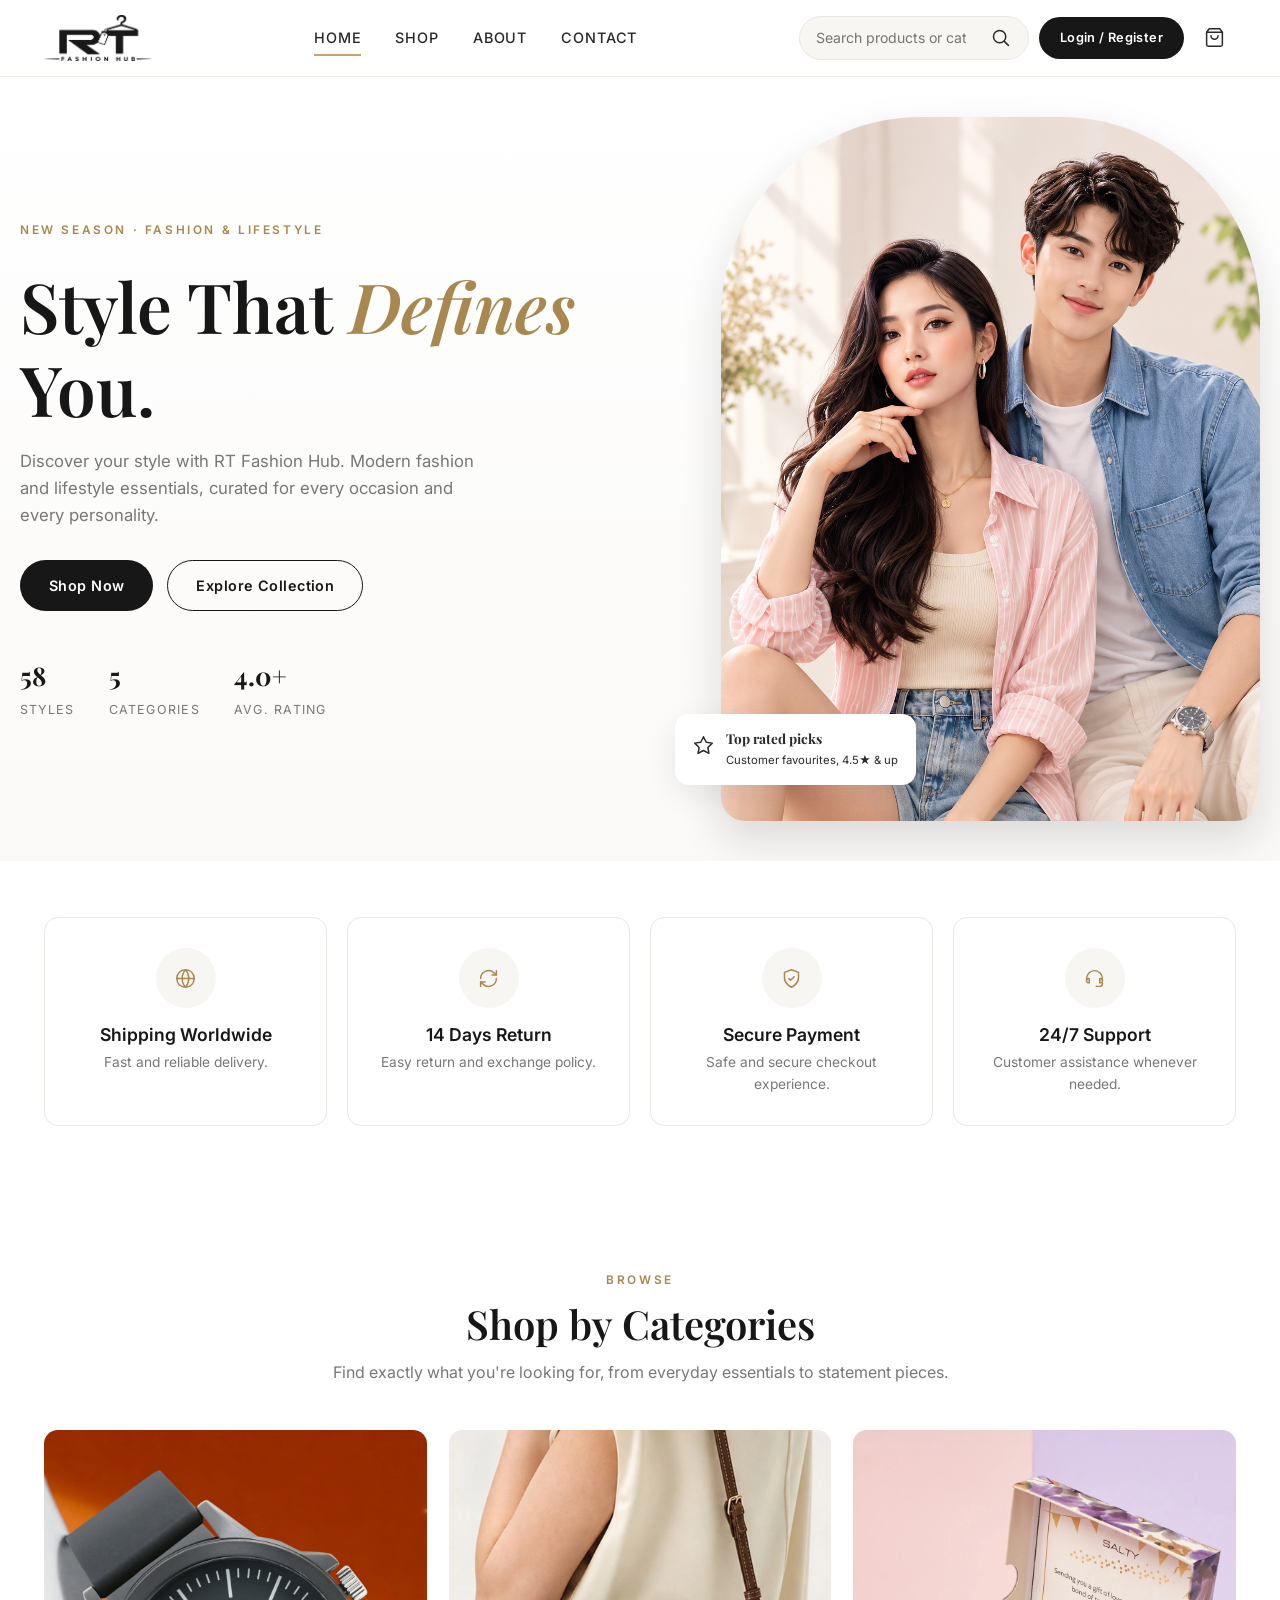
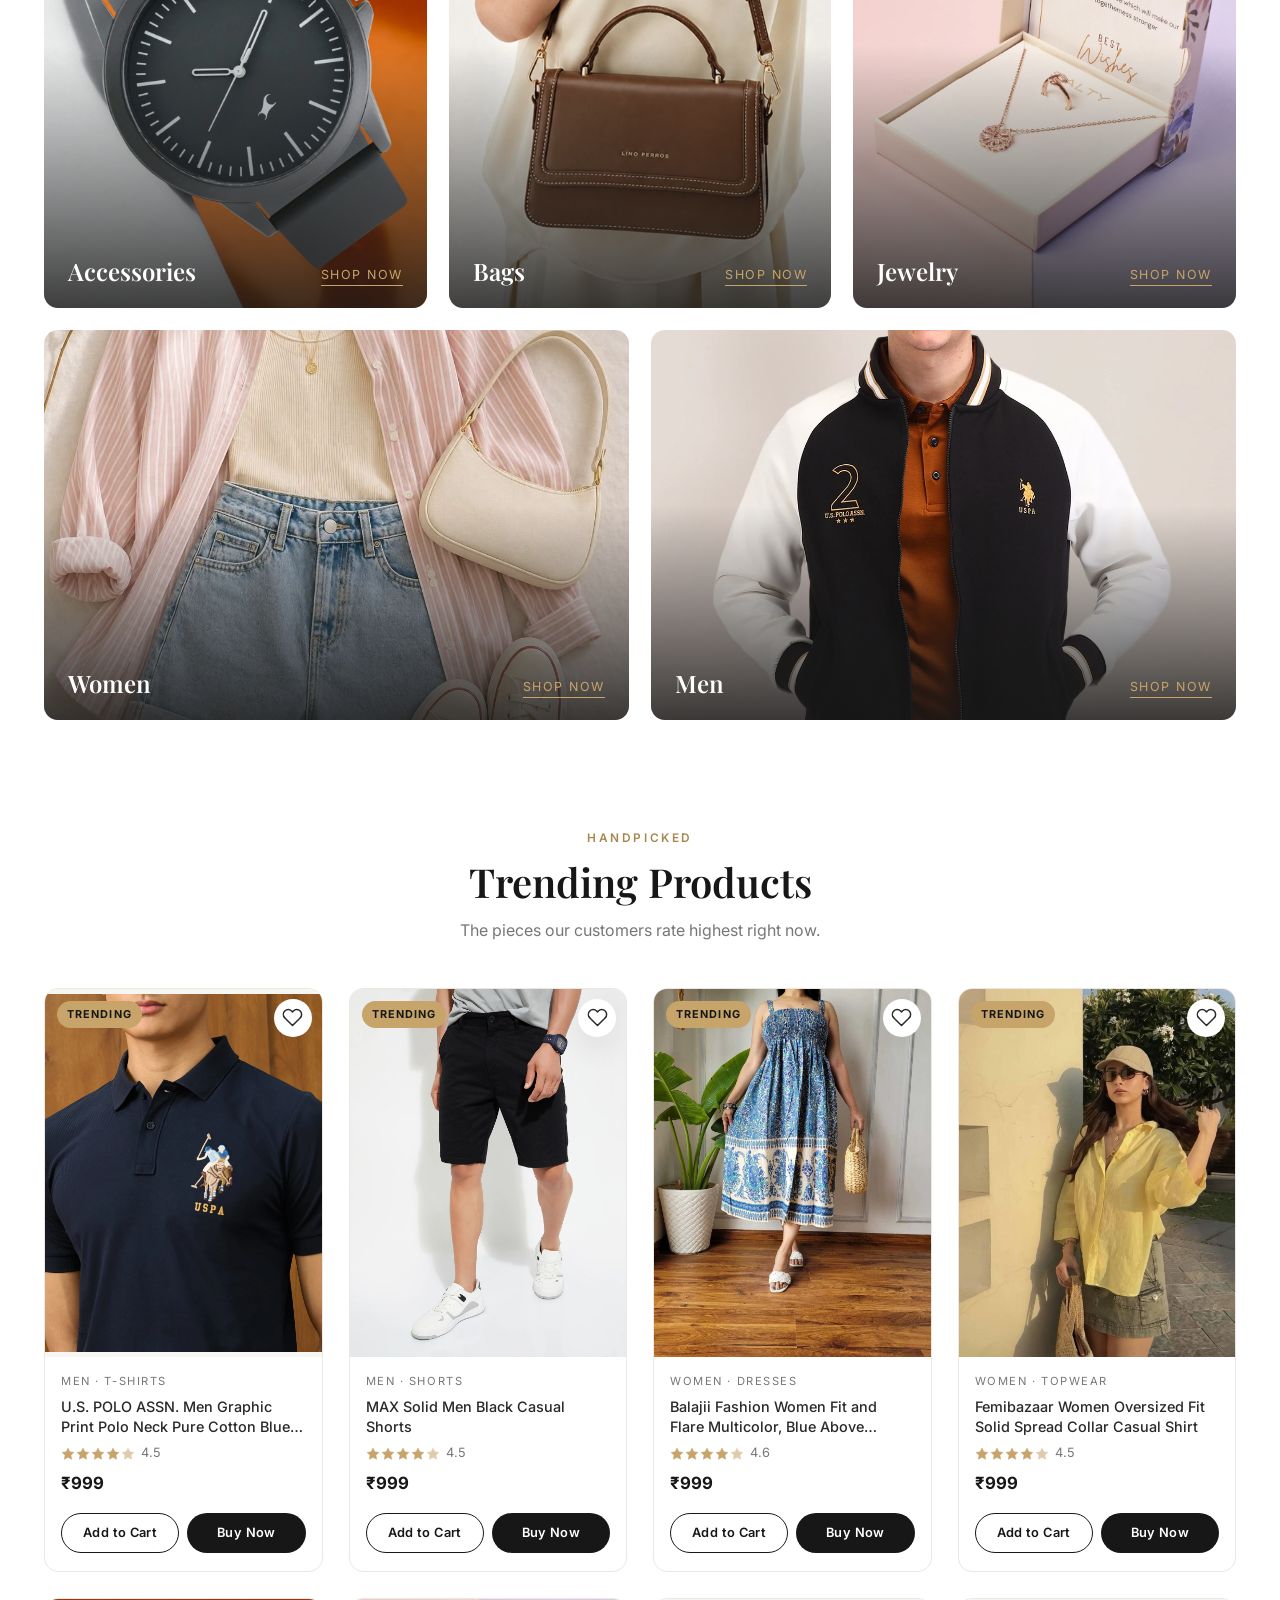
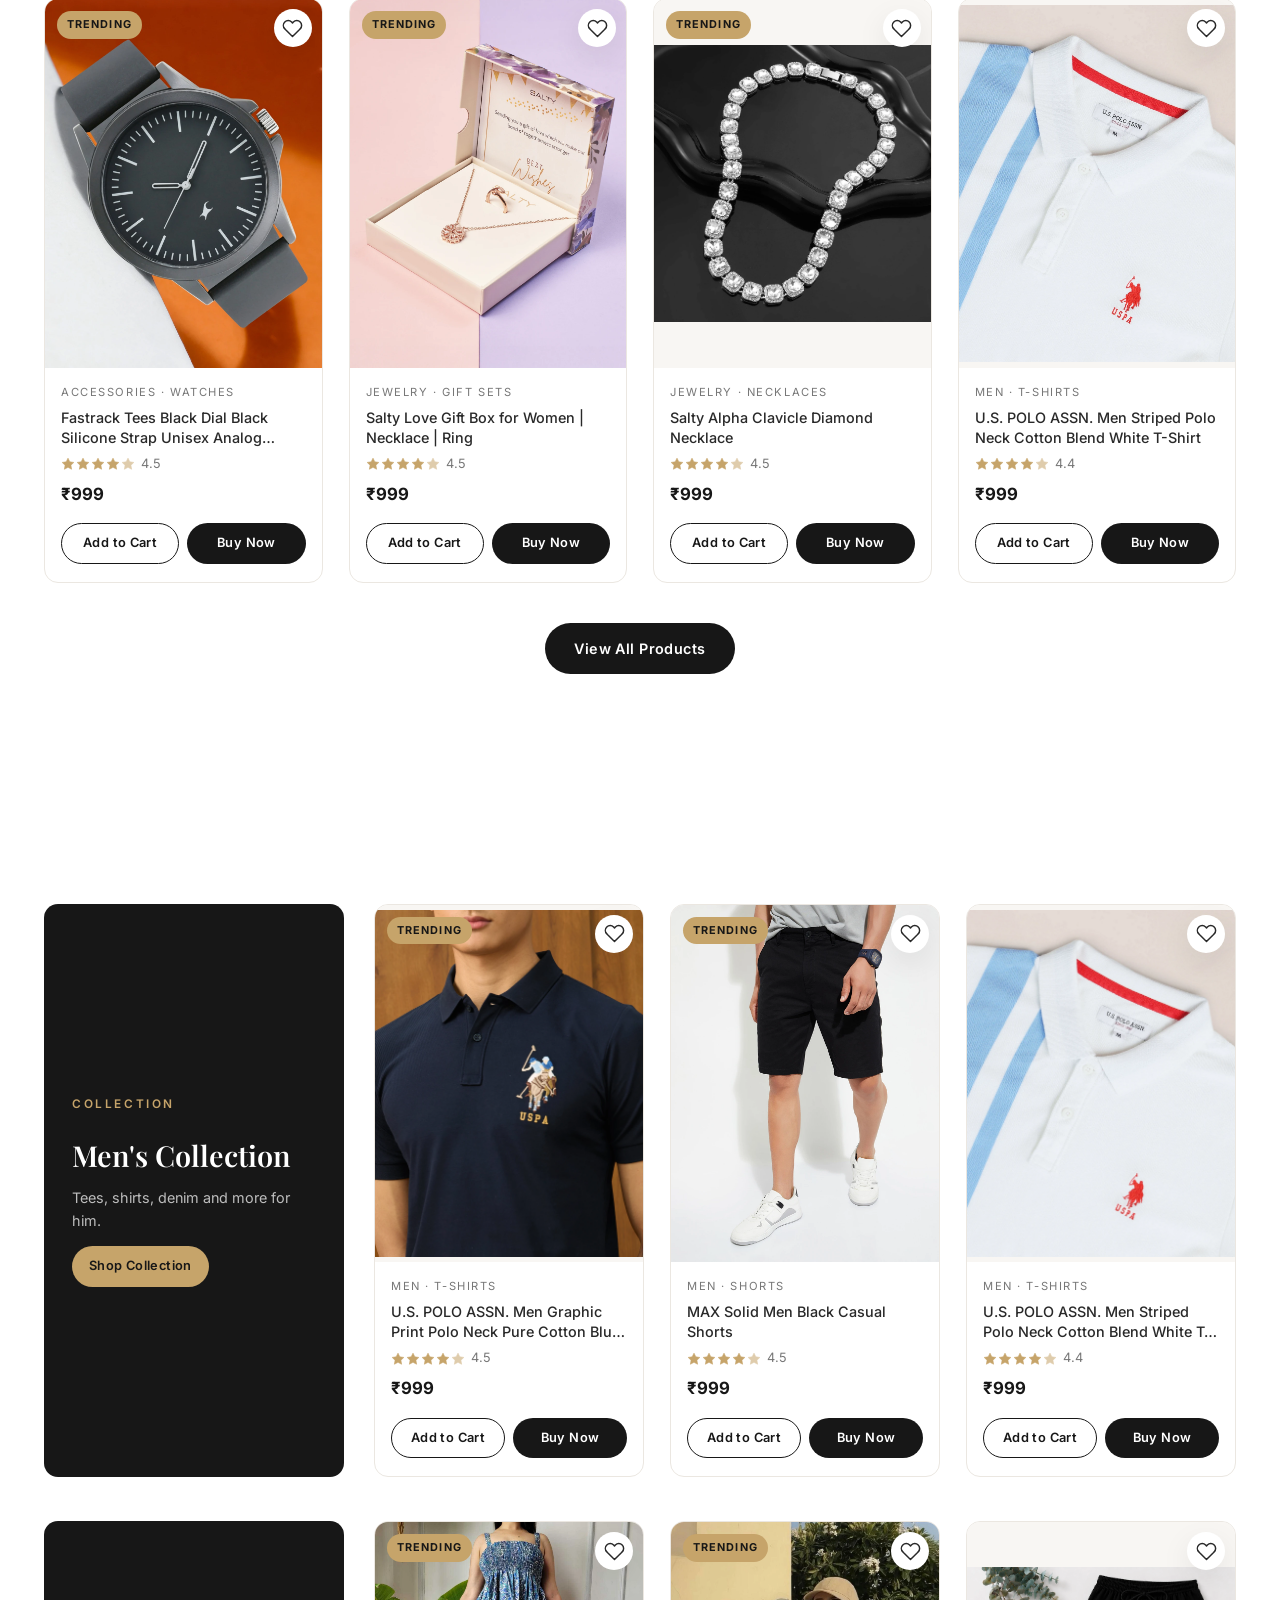
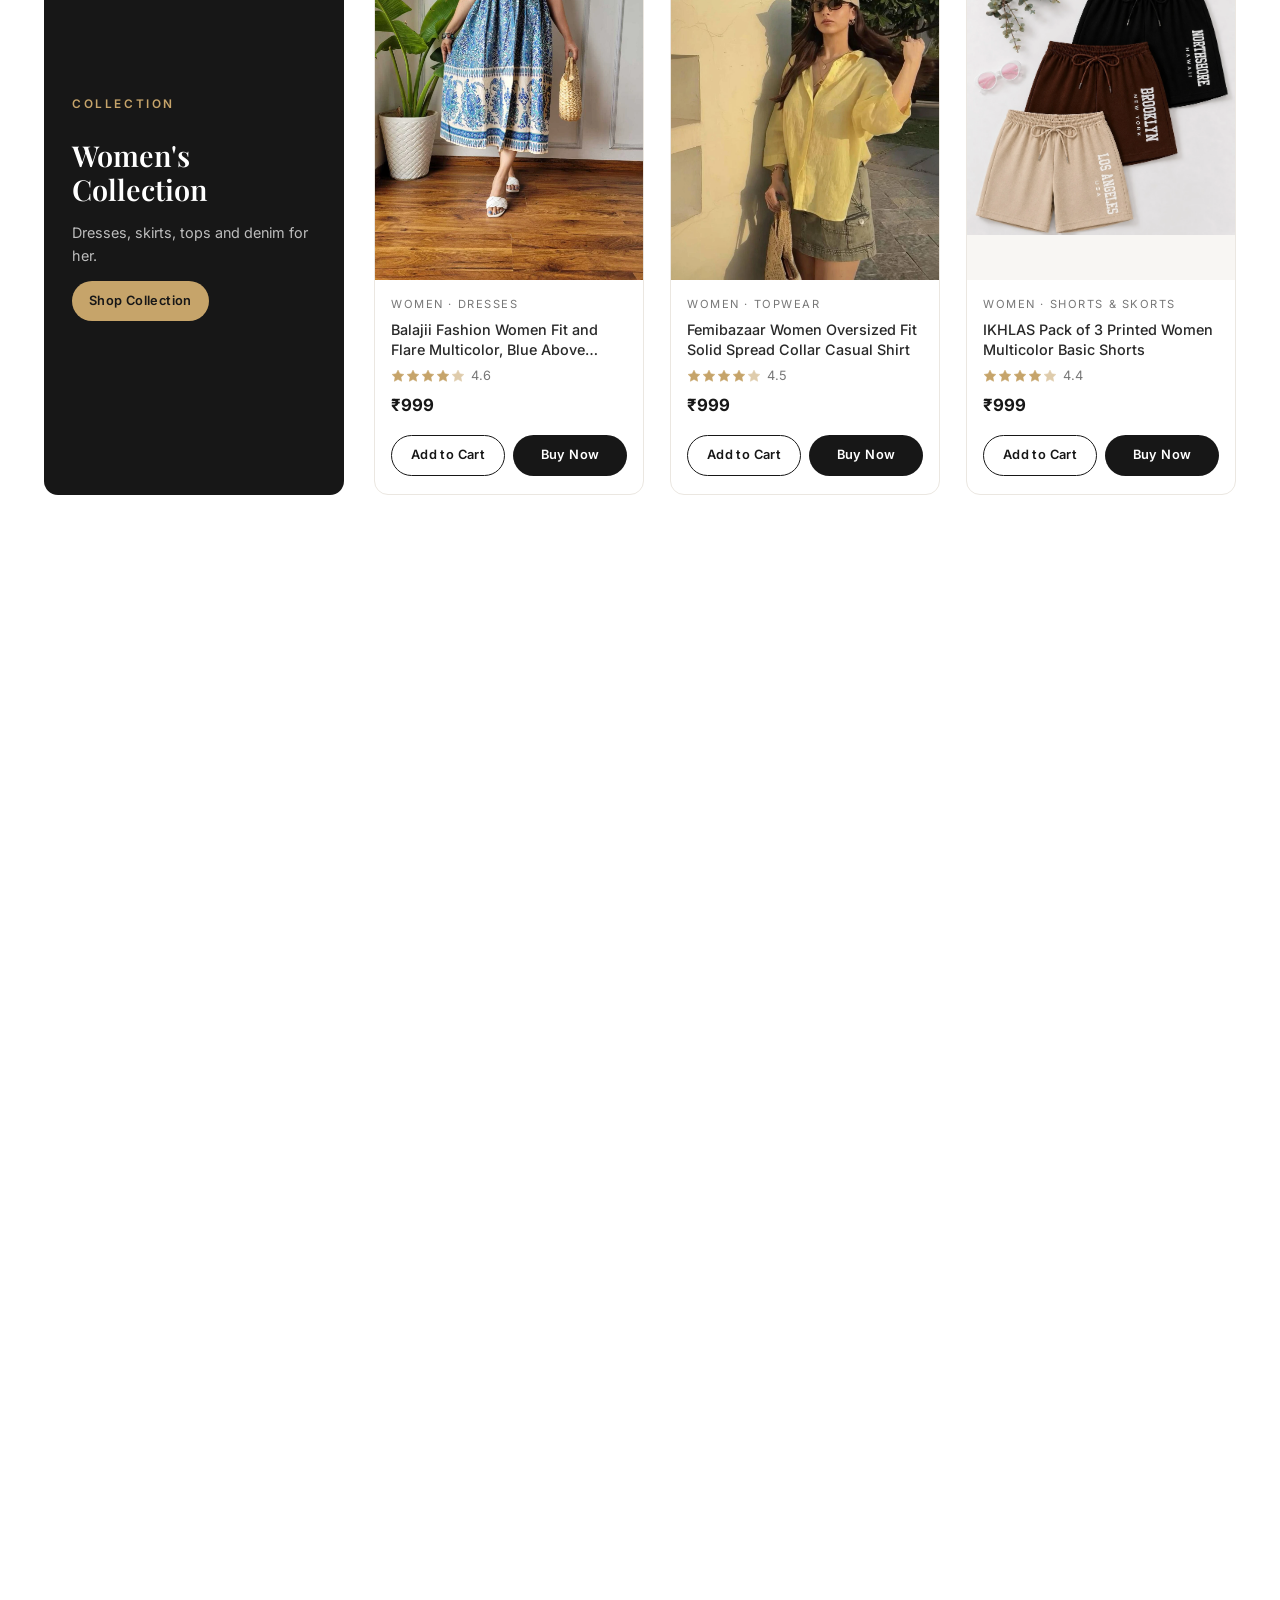
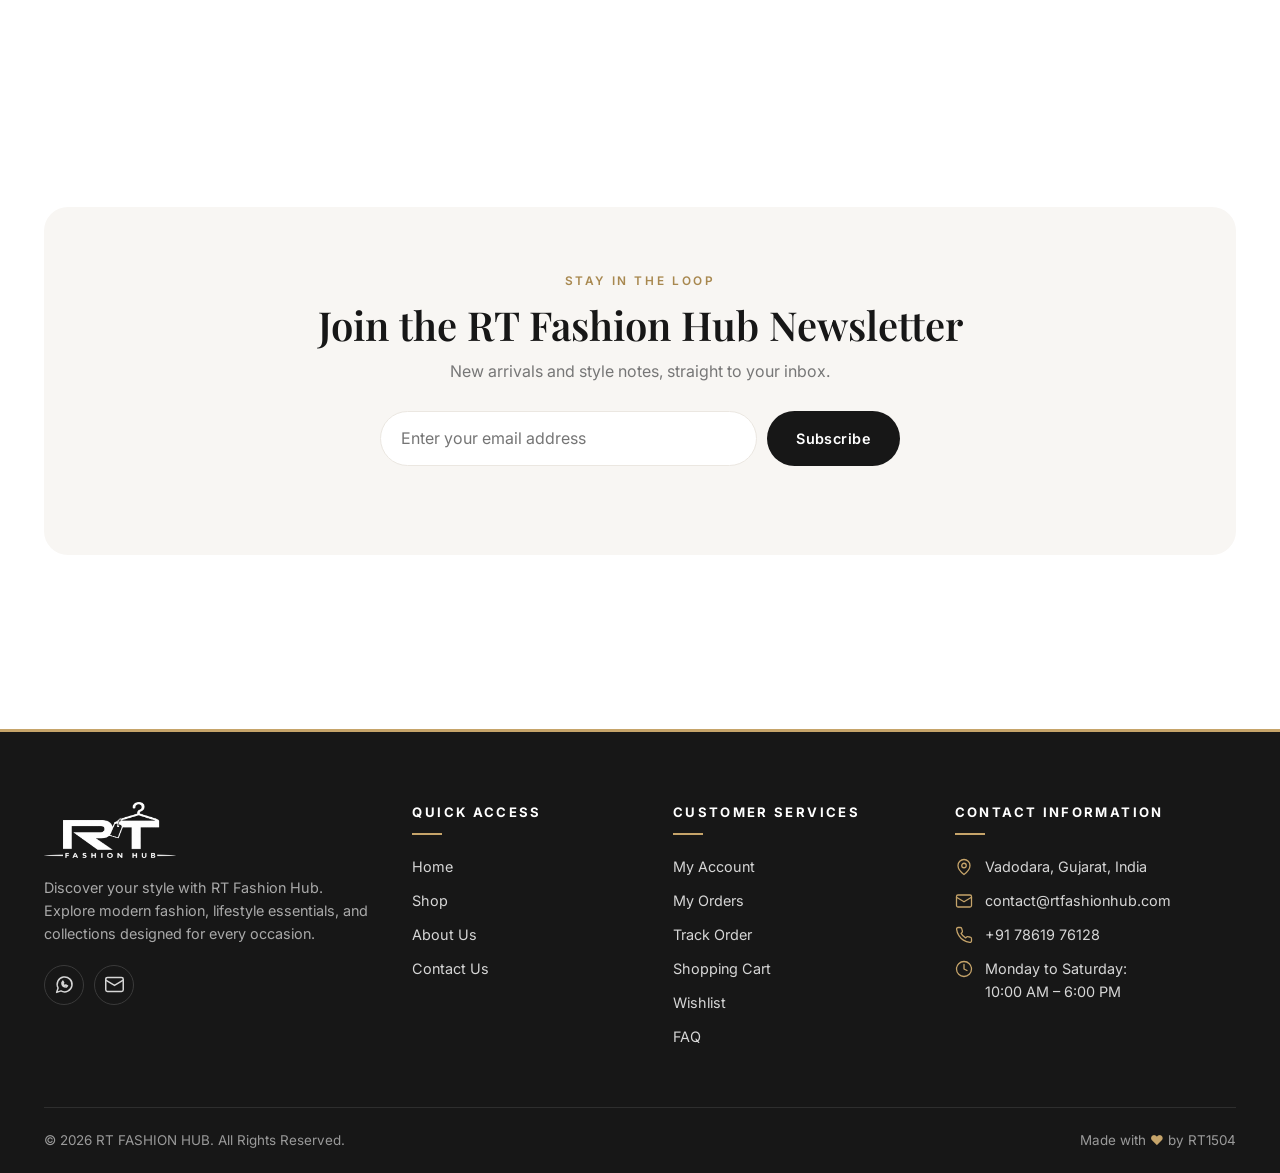
==== commit d76f9a93: "V.2 commit" ====
--- a/index.html
+++ b/index.html
@@ -83,13 +83,13 @@
             <div class="cap">
               <h3>Accessories</h3><span class="go">Shop Now</span>
             </div>
-          </a><a class="cat-card reveal " href="shop.html?cat=Bags"><img
-              src="images/Bags/rt-045.webp" alt="Bags collection" loading="lazy">
+          </a><a class="cat-card reveal " href="shop.html?cat=Bags"><img src="images/Bags/rt-045.webp"
+              alt="Bags collection" loading="lazy">
             <div class="cap">
               <h3>Bags</h3><span class="go">Shop Now</span>
             </div>
-          </a><a class="cat-card reveal " href="shop.html?cat=Jewelry"><img
-              src="images/Jewelry/rt-049.webp" alt="Jewelry collection" loading="lazy">
+          </a><a class="cat-card reveal " href="shop.html?cat=Jewelry"><img src="images/Jewelry/rt-049.webp"
+              alt="Jewelry collection" loading="lazy">
             <div class="cap">
               <h3>Jewelry</h3><span class="go">Shop Now</span>
             </div>
--- a/css/styles.css
+++ b/css/styles.css
@@ -1,473 +1,2888 @@
-/* RT FASHION HUB – design system. Palette is fixed per brand guide. */
-:root{
-  --primary:#171717; --secondary:#FFFFFF; --bg:#FFFFFF; --warm:#F8F6F3;
-  --accent:#C6A46A; --accent-dark:#a8884f; --text:#292929; --muted:#777777;
-  --line:#ebe7e1; --danger:#b3261e; --ok:#2e7d4f;
-  --radius:14px; --shadow:0 10px 30px rgba(23,23,23,.08); --shadow-lg:0 18px 44px rgba(23,23,23,.14);
-  --font-head:"Playfair Display",Georgia,serif; --font:"Inter","Segoe UI",system-ui,sans-serif;
-  --maxw:1240px; --header-h:76px;
-}
-*{box-sizing:border-box;margin:0;padding:0}
-html{scroll-behavior:smooth;-webkit-text-size-adjust:100%}
-body{font-family:var(--font);color:var(--text);background:var(--bg);line-height:1.6;overflow-x:hidden}
-img{max-width:100%;display:block}
-a{color:inherit;text-decoration:none}
-button,input,select,textarea{font:inherit;color:inherit}
-button{cursor:pointer;border:0;background:none}
-ul{list-style:none}
-.container{width:100%;max-width:var(--maxw);margin:0 auto;padding:0 24px}
-.section{padding:84px 0}
-.section--tight{padding:56px 0}
-.section-head{text-align:center;max-width:640px;margin:0 auto 44px}
-.eyebrow{display:inline-block;font-size:.74rem;letter-spacing:.22em;text-transform:uppercase;color:var(--accent-dark);font-weight:600;margin-bottom:10px}
-h1,h2,h3{font-family:var(--font-head);color:var(--primary);line-height:1.2;font-weight:600}
-h2{font-size:clamp(1.7rem,3.4vw,2.5rem)}
-.section-head p{color:var(--muted);margin-top:12px}
-:focus-visible{outline:2px solid var(--accent);outline-offset:3px}
-.sr-only{position:absolute;width:1px;height:1px;overflow:hidden;clip:rect(0 0 0 0);white-space:nowrap}
+:root {
+  --primary: #171717;
+  --secondary: #FFFFFF;
+  --bg: #FFFFFF;
+  --warm: #F8F6F3;
+  --accent: #C6A46A;
+  --accent-dark: #a8884f;
+  --text: #292929;
+  --muted: #777777;
+  --line: #ebe7e1;
+  --danger: #b3261e;
+  --ok: #2e7d4f;
+  --radius: 14px;
+  --shadow: 0 10px 30px rgba(23, 23, 23, .08);
+  --shadow-lg: 0 18px 44px rgba(23, 23, 23, .14);
+  --font-head: "Playfair Display", Georgia, serif;
+  --font: "Inter", "Segoe UI", system-ui, sans-serif;
+  --maxw: 1240px;
+  --header-h: 76px;
+}
+
+* {
+  box-sizing: border-box;
+  margin: 0;
+  padding: 0
+}
+
+html {
+  scroll-behavior: smooth;
+  -webkit-text-size-adjust: 100%
+}
+
+body {
+  font-family: var(--font);
+  color: var(--text);
+  background: var(--bg);
+  line-height: 1.6;
+  overflow-x: hidden
+}
+
+img {
+  max-width: 100%;
+  display: block
+}
+
+a {
+  color: inherit;
+  text-decoration: none
+}
+
+button,
+input,
+select,
+textarea {
+  font: inherit;
+  color: inherit
+}
+
+button {
+  cursor: pointer;
+  border: 0;
+  background: none
+}
+
+ul {
+  list-style: none
+}
+
+.container {
+  width: 100%;
+  max-width: var(--maxw);
+  margin: 0 auto;
+  padding: 0 24px
+}
+
+.section {
+  padding: 84px 0
+}
+
+.section--tight {
+  padding: 56px 0
+}
+
+.section-head {
+  text-align: center;
+  max-width: 640px;
+  margin: 0 auto 44px
+}
+
+.eyebrow {
+  display: inline-block;
+  font-size: .74rem;
+  letter-spacing: .22em;
+  text-transform: uppercase;
+  color: var(--accent-dark);
+  font-weight: 600;
+  margin-bottom: 10px
+}
+
+h1,
+h2,
+h3 {
+  font-family: var(--font-head);
+  color: var(--primary);
+  line-height: 1.2;
+  font-weight: 600
+}
+
+h2 {
+  font-size: clamp(1.7rem, 3.4vw, 2.5rem)
+}
+
+.section-head p {
+  color: var(--muted);
+  margin-top: 12px
+}
+
+:focus-visible {
+  outline: 2px solid var(--accent);
+  outline-offset: 3px
+}
+
+.sr-only {
+  position: absolute;
+  width: 1px;
+  height: 1px;
+  overflow: hidden;
+  clip: rect(0 0 0 0);
+  white-space: nowrap
+}
 
 /* Buttons */
-.btn{display:inline-flex;align-items:center;justify-content:center;gap:8px;padding:13px 28px;border-radius:999px;font-weight:600;font-size:.9rem;letter-spacing:.03em;transition:.25s;border:1.5px solid transparent;min-height:46px;text-align:center}
-.btn--dark{background:var(--primary);color:#fff}
-.btn--dark:hover{background:var(--accent);color:var(--primary);transform:translateY(-2px)}
-.btn--gold{background:var(--accent);color:var(--primary)}
-.btn--gold:hover{background:var(--primary);color:#fff;transform:translateY(-2px)}
-.btn--outline{border-color:var(--primary);color:var(--primary);background:transparent}
-.btn--outline:hover{background:var(--primary);color:#fff}
-.btn--light{border-color:#fff;color:#fff}
-.btn--light:hover{background:#fff;color:var(--primary)}
-.btn--sm{padding:9px 16px;font-size:.8rem;min-height:40px}
-.btn--block{width:100%}
-.btn[disabled]{opacity:.55;cursor:not-allowed;transform:none}
-.link-arrow{font-weight:600;font-size:.88rem;border-bottom:1.5px solid var(--accent);padding-bottom:2px;transition:.2s}
-.link-arrow:hover{color:var(--accent-dark)}
+.btn {
+  display: inline-flex;
+  align-items: center;
+  justify-content: center;
+  gap: 8px;
+  padding: 13px 28px;
+  border-radius: 999px;
+  font-weight: 600;
+  font-size: .9rem;
+  letter-spacing: .03em;
+  transition: .25s;
+  border: 1.5px solid transparent;
+  min-height: 46px;
+  text-align: center
+}
+
+.btn--dark {
+  background: var(--primary);
+  color: #fff
+}
+
+.btn--dark:hover {
+  background: var(--accent);
+  color: var(--primary);
+  transform: translateY(-2px)
+}
+
+.btn--gold {
+  background: var(--accent);
+  color: var(--primary)
+}
+
+.btn--gold:hover {
+  background: var(--primary);
+  color: #fff;
+  transform: translateY(-2px)
+}
+
+.btn--outline {
+  border-color: var(--primary);
+  color: var(--primary);
+  background: transparent
+}
+
+.btn--outline:hover {
+  background: var(--primary);
+  color: #fff
+}
+
+.btn--light {
+  border-color: #fff;
+  color: #fff
+}
+
+.btn--light:hover {
+  background: #fff;
+  color: var(--primary)
+}
+
+.btn--sm {
+  padding: 9px 16px;
+  font-size: .8rem;
+  min-height: 40px
+}
+
+.btn--block {
+  width: 100%
+}
+
+.btn[disabled] {
+  opacity: .55;
+  cursor: not-allowed;
+  transform: none
+}
+
+.link-arrow {
+  font-weight: 600;
+  font-size: .88rem;
+  border-bottom: 1.5px solid var(--accent);
+  padding-bottom: 2px;
+  transition: .2s
+}
+
+.link-arrow:hover {
+  color: var(--accent-dark)
+}
 
 /* Notice bar */
-.notice-bar{background:var(--primary);color:#fff;font-size:.78rem;text-align:center;padding:8px 16px;letter-spacing:.03em}
-.notice-bar b{color:var(--accent)}
+.notice-bar {
+  background: var(--primary);
+  color: #fff;
+  font-size: .78rem;
+  text-align: center;
+  padding: 8px 16px;
+  letter-spacing: .03em
+}
+
+.notice-bar b {
+  color: var(--accent)
+}
 
 /* Header */
-.site-header{position:sticky;top:0;z-index:50;background:#fff;border-bottom:1px solid var(--line)}
-.header-inner{display:flex;align-items:center;justify-content:space-between;gap:20px;height:var(--header-h)}
-.logo img{height:46px;width:auto}
-.main-nav{display:flex;gap:34px}
-.main-nav a{font-size:.9rem;font-weight:500;letter-spacing:.06em;text-transform:uppercase;position:relative;padding:6px 0}
-.main-nav a::after{content:"";position:absolute;left:0;bottom:0;height:2px;width:0;background:var(--accent);transition:.25s}
-.main-nav a:hover::after,.main-nav a.active::after{width:100%}
-.header-actions{display:flex;align-items:center;gap:10px}
-.search-form{display:flex;align-items:center;background:var(--warm);border:1px solid var(--line);border-radius:999px;padding:0 6px 0 16px;width:230px;transition:.25s;position:relative}
-.search-form:focus-within{border-color:var(--accent);background:#fff;width:270px}
-.search-form input{border:0;background:none;outline:0;width:100%;padding:10px 0;font-size:.88rem}
-.icon-btn{position:relative;width:42px;height:42px;display:inline-flex;align-items:center;justify-content:center;border-radius:50%;transition:.2s;flex:none}
-.icon-btn:hover{background:var(--warm);color:var(--accent-dark)}
-.icon-btn svg,.ico{width:21px;height:21px;stroke:currentColor;fill:none;stroke-width:1.7;stroke-linecap:round;stroke-linejoin:round}
-.badge-count{position:absolute;top:2px;right:0;min-width:18px;height:18px;border-radius:9px;background:var(--accent);color:var(--primary);font-size:.68rem;font-weight:700;display:flex;align-items:center;justify-content:center;padding:0 4px}
-.login-btn{padding:10px 20px}
-.menu-toggle{display:none}
-.search-suggest{position:absolute;top:calc(100% + 8px);left:0;right:0;background:#fff;border:1px solid var(--line);border-radius:12px;box-shadow:var(--shadow-lg);overflow:hidden;display:none;z-index:60;min-width:320px}
-.search-suggest.open{display:block}
-.search-suggest a{display:flex;gap:12px;align-items:center;padding:10px 14px;font-size:.85rem;border-bottom:1px solid var(--line)}
-.search-suggest a:hover{background:var(--warm)}
-.search-suggest img{width:38px;height:48px;object-fit:cover;border-radius:6px;background:var(--warm)}
-.search-suggest small{color:var(--muted);display:block}
-.mobile-search{display:none}
-.user-menu{position:relative}
-.user-dropdown{position:absolute;right:0;top:calc(100% + 8px);background:#fff;border:1px solid var(--line);border-radius:12px;box-shadow:var(--shadow-lg);min-width:200px;padding:8px;display:none}
-.user-menu.open .user-dropdown{display:block}
-.user-dropdown a,.user-dropdown button{display:block;width:100%;text-align:left;padding:10px 12px;border-radius:8px;font-size:.88rem}
-.user-dropdown a:hover,.user-dropdown button:hover{background:var(--warm)}
-.user-dropdown .who{padding:8px 12px;font-size:.78rem;color:var(--muted);border-bottom:1px solid var(--line);margin-bottom:6px}
+.site-header {
+  position: sticky;
+  top: 0;
+  z-index: 50;
+  background: #fff;
+  border-bottom: 1px solid var(--line)
+}
+
+.header-inner {
+  display: flex;
+  align-items: center;
+  justify-content: space-between;
+  gap: 20px;
+  height: var(--header-h)
+}
+
+.logo img {
+  height: 46px;
+  width: auto
+}
+
+.main-nav {
+  display: flex;
+  gap: 34px
+}
+
+.main-nav a {
+  font-size: .9rem;
+  font-weight: 500;
+  letter-spacing: .06em;
+  text-transform: uppercase;
+  position: relative;
+  padding: 6px 0
+}
+
+.main-nav a::after {
+  content: "";
+  position: absolute;
+  left: 0;
+  bottom: 0;
+  height: 2px;
+  width: 0;
+  background: var(--accent);
+  transition: .25s
+}
+
+.main-nav a:hover::after,
+.main-nav a.active::after {
+  width: 100%
+}
+
+.header-actions {
+  display: flex;
+  align-items: center;
+  gap: 10px
+}
+
+.search-form {
+  display: flex;
+  align-items: center;
+  background: var(--warm);
+  border: 1px solid var(--line);
+  border-radius: 999px;
+  padding: 0 6px 0 16px;
+  width: 230px;
+  transition: .25s;
+  position: relative
+}
+
+.search-form:focus-within {
+  border-color: var(--accent);
+  background: #fff;
+  width: 270px
+}
+
+.search-form input {
+  border: 0;
+  background: none;
+  outline: 0;
+  width: 100%;
+  padding: 10px 0;
+  font-size: .88rem
+}
+
+.icon-btn {
+  position: relative;
+  width: 42px;
+  height: 42px;
+  display: inline-flex;
+  align-items: center;
+  justify-content: center;
+  border-radius: 50%;
+  transition: .2s;
+  flex: none
+}
+
+.icon-btn:hover {
+  background: var(--warm);
+  color: var(--accent-dark)
+}
+
+.icon-btn svg,
+.ico {
+  width: 21px;
+  height: 21px;
+  stroke: currentColor;
+  fill: none;
+  stroke-width: 1.7;
+  stroke-linecap: round;
+  stroke-linejoin: round
+}
+
+.badge-count {
+  position: absolute;
+  top: 2px;
+  right: 0;
+  min-width: 18px;
+  height: 18px;
+  border-radius: 9px;
+  background: var(--accent);
+  color: var(--primary);
+  font-size: .68rem;
+  font-weight: 700;
+  display: flex;
+  align-items: center;
+  justify-content: center;
+  padding: 0 4px
+}
+
+.login-btn {
+  padding: 10px 20px
+}
+
+.menu-toggle {
+  display: none
+}
+
+.search-suggest {
+  position: absolute;
+  top: calc(100% + 8px);
+  left: 0;
+  right: 0;
+  background: #fff;
+  border: 1px solid var(--line);
+  border-radius: 12px;
+  box-shadow: var(--shadow-lg);
+  overflow: hidden;
+  display: none;
+  z-index: 60;
+  min-width: 320px
+}
+
+.search-suggest.open {
+  display: block
+}
+
+.search-suggest a {
+  display: flex;
+  gap: 12px;
+  align-items: center;
+  padding: 10px 14px;
+  font-size: .85rem;
+  border-bottom: 1px solid var(--line)
+}
+
+.search-suggest a:hover {
+  background: var(--warm)
+}
+
+.search-suggest img {
+  width: 38px;
+  height: 48px;
+  object-fit: cover;
+  border-radius: 6px;
+  background: var(--warm)
+}
+
+.search-suggest small {
+  color: var(--muted);
+  display: block
+}
+
+.mobile-search {
+  display: none
+}
+
+.user-menu {
+  position: relative
+}
+
+.user-dropdown {
+  position: absolute;
+  right: 0;
+  top: calc(100% + 8px);
+  background: #fff;
+  border: 1px solid var(--line);
+  border-radius: 12px;
+  box-shadow: var(--shadow-lg);
+  min-width: 200px;
+  padding: 8px;
+  display: none
+}
+
+.user-menu.open .user-dropdown {
+  display: block
+}
+
+.user-dropdown a,
+.user-dropdown button {
+  display: block;
+  width: 100%;
+  text-align: left;
+  padding: 10px 12px;
+  border-radius: 8px;
+  font-size: .88rem
+}
+
+.user-dropdown a:hover,
+.user-dropdown button:hover {
+  background: var(--warm)
+}
+
+.user-dropdown .who {
+  padding: 8px 12px;
+  font-size: .78rem;
+  color: var(--muted);
+  border-bottom: 1px solid var(--line);
+  margin-bottom: 6px
+}
 
 /* Cart drawer */
-.overlay{position:fixed;inset:0;background:rgba(23,23,23,.5);opacity:0;visibility:hidden;transition:.3s;z-index:90}
-.overlay.open{opacity:1;visibility:visible}
-.drawer{position:fixed;top:0;right:0;height:100%;width:min(420px,100%);background:#fff;z-index:100;transform:translateX(100%);transition:.35s;display:flex;flex-direction:column;visibility:hidden}
-.drawer.open{transform:none;visibility:visible;box-shadow:var(--shadow-lg)}
-.drawer-head{display:flex;justify-content:space-between;align-items:center;padding:20px 24px;border-bottom:1px solid var(--line)}
-.drawer-head h3{font-size:1.3rem}
-.drawer-body{flex:1;overflow-y:auto;padding:12px 24px}
-.drawer-foot{padding:20px 24px;border-top:1px solid var(--line);display:grid;gap:10px}
-.drawer-foot .row{display:flex;justify-content:space-between;font-weight:600}
-.mini-item{display:grid;grid-template-columns:70px 1fr auto;gap:14px;padding:14px 0;border-bottom:1px solid var(--line);align-items:center}
-.mini-item img{width:70px;height:88px;object-fit:cover;border-radius:8px;background:var(--warm)}
-.mini-item h4{font-size:.85rem;font-weight:500;line-height:1.35}
-.mini-item .price{font-weight:600;font-size:.9rem;margin-top:4px}
-.empty{text-align:center;padding:50px 16px;color:var(--muted)}
-.empty .ico{width:44px;height:44px;margin:0 auto 14px;color:var(--accent)}
-.empty h3{font-size:1.2rem;margin-bottom:6px}
-.empty .btn{margin-top:18px}
+.overlay {
+  position: fixed;
+  inset: 0;
+  background: rgba(23, 23, 23, .5);
+  opacity: 0;
+  visibility: hidden;
+  transition: .3s;
+  z-index: 90
+}
+
+.overlay.open {
+  opacity: 1;
+  visibility: visible
+}
+
+.drawer {
+  position: fixed;
+  top: 0;
+  right: 0;
+  height: 100%;
+  width: min(420px, 100%);
+  background: #fff;
+  z-index: 100;
+  transform: translateX(100%);
+  transition: .35s;
+  display: flex;
+  flex-direction: column;
+  visibility: hidden
+}
+
+.drawer.open {
+  transform: none;
+  visibility: visible;
+  box-shadow: var(--shadow-lg)
+}
+
+.drawer-head {
+  display: flex;
+  justify-content: space-between;
+  align-items: center;
+  padding: 20px 24px;
+  border-bottom: 1px solid var(--line)
+}
+
+.drawer-head h3 {
+  font-size: 1.3rem
+}
+
+.drawer-body {
+  flex: 1;
+  overflow-y: auto;
+  padding: 12px 24px
+}
+
+.drawer-foot {
+  padding: 20px 24px;
+  border-top: 1px solid var(--line);
+  display: grid;
+  gap: 10px
+}
+
+.drawer-foot .row {
+  display: flex;
+  justify-content: space-between;
+  font-weight: 600
+}
+
+.mini-item {
+  display: grid;
+  grid-template-columns: 70px 1fr auto;
+  gap: 14px;
+  padding: 14px 0;
+  border-bottom: 1px solid var(--line);
+  align-items: center
+}
+
+.mini-item img {
+  width: 70px;
+  height: 88px;
+  object-fit: cover;
+  border-radius: 8px;
+  background: var(--warm)
+}
+
+.mini-item h4 {
+  font-size: .85rem;
+  font-weight: 500;
+  line-height: 1.35
+}
+
+.mini-item .price {
+  font-weight: 600;
+  font-size: .9rem;
+  margin-top: 4px
+}
+
+.empty {
+  text-align: center;
+  padding: 50px 16px;
+  color: var(--muted)
+}
+
+.empty .ico {
+  width: 44px;
+  height: 44px;
+  margin: 0 auto 14px;
+  color: var(--accent)
+}
+
+.empty h3 {
+  font-size: 1.2rem;
+  margin-bottom: 6px
+}
+
+.empty .btn {
+  margin-top: 18px
+}
 
 /* Qty */
-.qty{display:inline-flex;align-items:center;border:1px solid var(--line);border-radius:999px;overflow:hidden}
-.qty button{width:32px;height:32px;font-size:1.1rem;line-height:1}
-.qty button:hover{background:var(--warm)}
-.qty span{min-width:28px;text-align:center;font-size:.88rem;font-weight:600}
-.remove-link{font-size:.76rem;color:var(--muted);text-decoration:underline}
-.remove-link:hover{color:var(--danger)}
+.qty {
+  display: inline-flex;
+  align-items: center;
+  border: 1px solid var(--line);
+  border-radius: 999px;
+  overflow: hidden
+}
+
+.qty button {
+  width: 32px;
+  height: 32px;
+  font-size: 1.1rem;
+  line-height: 1
+}
+
+.qty button:hover {
+  background: var(--warm)
+}
+
+.qty span {
+  min-width: 28px;
+  text-align: center;
+  font-size: .88rem;
+  font-weight: 600
+}
+
+.remove-link {
+  font-size: .76rem;
+  color: var(--muted);
+  text-decoration: underline
+}
+
+.remove-link:hover {
+  color: var(--danger)
+}
 
 /* Hero */
-.hero{background:linear-gradient(180deg,#fff 0%,var(--warm) 160%);overflow:hidden}
-.hero-grid{display:grid;grid-template-columns:1.05fr 1fr;gap:40px;align-items:center;min-height:calc(100vh - var(--header-h) - 40px);max-height:780px;padding:40px 0}
-.hero h1{font-size:clamp(2.4rem,5.4vw,4.4rem);margin:14px 0 18px}
-.hero h1 em{color:var(--accent-dark);font-style:italic}
-.hero p{color:var(--muted);max-width:480px;font-size:1.05rem}
-.hero-cta{display:flex;gap:14px;flex-wrap:wrap;margin-top:32px}
-.hero-stats{display:flex;gap:34px;margin-top:44px}
-.hero-stats b{display:block;font-family:var(--font-head);font-size:1.6rem;color:var(--primary)}
-.hero-stats span{font-size:.78rem;color:var(--muted);text-transform:uppercase;letter-spacing:.1em}
-.hero-media{position:relative;height:100%;min-height:420px}
-.hero-media .frame{position:absolute;inset:0 0 0 8%;border-radius:200px 200px 24px 24px;overflow:hidden;box-shadow:var(--shadow-lg)}
-.hero-media img{width:100%;height:100%;object-fit:cover;object-position:center top}
-.hero-media::before{content:"";position:absolute;inset:-14px 6% 14px -14px;border:1.5px solid var(--accent);border-radius:200px 200px 24px 24px;z-index:-1}
-.hero-tag{position:absolute;left:0;bottom:36px;background:#fff;border-radius:14px;padding:14px 18px;box-shadow:var(--shadow);display:flex;gap:12px;align-items:center;font-size:.85rem;animation:float 4s ease-in-out infinite}
-.hero-tag b{display:block;font-family:var(--font-head)}
-@keyframes float{50%{transform:translateY(-8px)}}
+.hero {
+  background: linear-gradient(180deg, #fff 0%, var(--warm) 160%);
+  overflow: hidden
+}
+
+.hero-grid {
+  display: grid;
+  grid-template-columns: 1.05fr 1fr;
+  gap: 40px;
+  align-items: center;
+  min-height: calc(100vh - var(--header-h) - 40px);
+  max-height: 780px;
+  padding: 40px 0
+}
+
+.hero h1 {
+  font-size: clamp(2.4rem, 5.4vw, 4.4rem);
+  margin: 14px 0 18px
+}
+
+.hero h1 em {
+  color: var(--accent-dark);
+  font-style: italic
+}
+
+.hero p {
+  color: var(--muted);
+  max-width: 480px;
+  font-size: 1.05rem
+}
+
+.hero-cta {
+  display: flex;
+  gap: 14px;
+  flex-wrap: wrap;
+  margin-top: 32px
+}
+
+.hero-stats {
+  display: flex;
+  gap: 34px;
+  margin-top: 44px
+}
+
+.hero-stats b {
+  display: block;
+  font-family: var(--font-head);
+  font-size: 1.6rem;
+  color: var(--primary)
+}
+
+.hero-stats span {
+  font-size: .78rem;
+  color: var(--muted);
+  text-transform: uppercase;
+  letter-spacing: .1em
+}
+
+.hero-media {
+  position: relative;
+  height: 100%;
+  min-height: 420px
+}
+
+.hero-media .frame {
+  position: absolute;
+  inset: 0 0 0 8%;
+  border-radius: 200px 200px 24px 24px;
+  overflow: hidden;
+  box-shadow: var(--shadow-lg)
+}
+
+.hero-media img {
+  width: 100%;
+  height: 100%;
+  object-fit: cover;
+  object-position: center top
+}
+
+.hero-media::before {
+  content: "";
+  position: absolute;
+  inset: -14px 6% 14px -14px;
+  border: 1.5px solid var(--accent);
+  border-radius: 200px 200px 24px 24px;
+  z-index: -1
+}
+
+.hero-tag {
+  position: absolute;
+  left: 0;
+  bottom: 36px;
+  background: #fff;
+  border-radius: 14px;
+  padding: 14px 18px;
+  box-shadow: var(--shadow);
+  display: flex;
+  gap: 12px;
+  align-items: center;
+  font-size: .85rem;
+  animation: float 4s ease-in-out infinite
+}
+
+.hero-tag b {
+  display: block;
+  font-family: var(--font-head)
+}
+
+@keyframes float {
+  50% {
+    transform: translateY(-8px)
+  }
+}
 
 /* Benefits */
-.benefits{display:grid;grid-template-columns:repeat(4,1fr);gap:20px}
-.benefit{background:#fff;border:1px solid var(--line);border-radius:var(--radius);padding:30px 24px;text-align:center;transition:.3s}
-.benefit:hover{transform:translateY(-6px);box-shadow:var(--shadow);border-color:var(--accent)}
-.benefit .ico-wrap{width:60px;height:60px;border-radius:50%;background:var(--warm);display:flex;align-items:center;justify-content:center;margin:0 auto 16px;color:var(--accent-dark);transition:.3s}
-.benefit:hover .ico-wrap{background:var(--primary);color:var(--accent)}
-.benefit h3{font-size:1.1rem;font-family:var(--font);font-weight:600;margin-bottom:6px}
-.benefit p{font-size:.86rem;color:var(--muted)}
+.benefits {
+  display: grid;
+  grid-template-columns: repeat(4, 1fr);
+  gap: 20px
+}
+
+.benefit {
+  background: #fff;
+  border: 1px solid var(--line);
+  border-radius: var(--radius);
+  padding: 30px 24px;
+  text-align: center;
+  transition: .3s
+}
+
+.benefit:hover {
+  transform: translateY(-6px);
+  box-shadow: var(--shadow);
+  border-color: var(--accent)
+}
+
+.benefit .ico-wrap {
+  width: 60px;
+  height: 60px;
+  border-radius: 50%;
+  background: var(--warm);
+  display: flex;
+  align-items: center;
+  justify-content: center;
+  margin: 0 auto 16px;
+  color: var(--accent-dark);
+  transition: .3s
+}
+
+.benefit:hover .ico-wrap {
+  background: var(--primary);
+  color: var(--accent)
+}
+
+.benefit h3 {
+  font-size: 1.1rem;
+  font-family: var(--font);
+  font-weight: 600;
+  margin-bottom: 6px
+}
+
+.benefit p {
+  font-size: .86rem;
+  color: var(--muted)
+}
 
 /* Categories */
-.cat-grid{display:grid;grid-template-columns:repeat(6,1fr);gap:22px}
-.cat-grid .cat-card{grid-column:span 2}
-.cat-grid .cat-card:nth-child(n+4){grid-column:span 3;aspect-ratio:3/2}
-.cat-card{position:relative;border-radius:var(--radius);overflow:hidden;aspect-ratio:4/5;background:var(--primary);display:block}
-.cat-card img{width:100%;height:100%;object-fit:cover;transition:transform .6s}
-.cat-card:hover img{transform:scale(1.07)}
-.cat-card::after{content:"";position:absolute;inset:0;background:linear-gradient(180deg,transparent 45%,rgba(23,23,23,.82))}
-.cat-card .cap{position:absolute;left:24px;right:24px;bottom:22px;z-index:2;color:#fff;display:flex;justify-content:space-between;align-items:flex-end}
-.cat-card h3{color:#fff;font-size:1.5rem}
-.cat-card .go{font-size:.78rem;letter-spacing:.12em;text-transform:uppercase;color:var(--accent);border-bottom:1px solid var(--accent)}
+.cat-grid {
+  display: grid;
+  grid-template-columns: repeat(6, 1fr);
+  gap: 22px
+}
+
+.cat-grid .cat-card {
+  grid-column: span 2
+}
+
+.cat-grid .cat-card:nth-child(n+4) {
+  grid-column: span 3;
+  aspect-ratio: 3/2
+}
+
+.cat-card {
+  position: relative;
+  border-radius: var(--radius);
+  overflow: hidden;
+  aspect-ratio: 4/5;
+  background: var(--primary);
+  display: block
+}
+
+.cat-card img {
+  width: 100%;
+  height: 100%;
+  object-fit: cover;
+  transition: transform .6s
+}
+
+.cat-card:hover img {
+  transform: scale(1.07)
+}
+
+.cat-card::after {
+  content: "";
+  position: absolute;
+  inset: 0;
+  background: linear-gradient(180deg, transparent 45%, rgba(23, 23, 23, .82))
+}
+
+.cat-card .cap {
+  position: absolute;
+  left: 24px;
+  right: 24px;
+  bottom: 22px;
+  z-index: 2;
+  color: #fff;
+  display: flex;
+  justify-content: space-between;
+  align-items: flex-end
+}
+
+.cat-card h3 {
+  color: #fff;
+  font-size: 1.5rem
+}
+
+.cat-card .go {
+  font-size: .78rem;
+  letter-spacing: .12em;
+  text-transform: uppercase;
+  color: var(--accent);
+  border-bottom: 1px solid var(--accent)
+}
 
 /* Product card */
-.product-grid{display:grid;grid-template-columns:repeat(4,1fr);gap:26px}
-.pcard{background:#fff;border:1px solid var(--line);border-radius:var(--radius);overflow:hidden;display:flex;flex-direction:column;transition:.3s;position:relative}
-.pcard:hover{box-shadow:var(--shadow-lg);transform:translateY(-5px);border-color:transparent}
-.pcard .thumb{position:relative;aspect-ratio:3/4;background:var(--warm);display:block;overflow:hidden}
-.pcard .thumb img{width:100%;height:100%;object-fit:contain;transition:transform .5s}
-.pcard:hover .thumb img{transform:scale(1.05)}
-.tags{position:absolute;top:12px;left:12px;display:flex;flex-direction:column;gap:6px;align-items:flex-start;z-index:2}
-.tag{font-size:.68rem;font-weight:700;letter-spacing:.1em;text-transform:uppercase;padding:5px 10px;border-radius:999px;background:var(--primary);color:#fff}
-.tag--sale{background:var(--danger)}
-.tag--gold{background:var(--accent);color:var(--primary)}
-.wish{position:absolute;top:10px;right:10px;z-index:2;width:38px;height:38px;border-radius:50%;background:#fff;box-shadow:var(--shadow);display:flex;align-items:center;justify-content:center;transition:.2s}
-.wish:hover{transform:scale(1.1)}
-.wish.on svg{fill:var(--danger);stroke:var(--danger)}
-.pinfo{padding:16px 16px 18px;display:flex;flex-direction:column;gap:6px;flex:1}
-.pcat{font-size:.7rem;letter-spacing:.14em;text-transform:uppercase;color:var(--muted)}
-.pname{font-size:.9rem;font-weight:500;line-height:1.4;display:-webkit-box;-webkit-line-clamp:2;-webkit-box-orient:vertical;overflow:hidden;min-height:2.8em}
-.pname:hover{color:var(--accent-dark)}
-.stars{display:flex;align-items:center;gap:6px;font-size:.8rem;color:var(--muted)}
-.stars .row{display:inline-flex;gap:1px}
-.star{width:14px;height:14px}
-.star.f{fill:var(--accent);stroke:var(--accent)}
-.star.e{fill:none;stroke:#cfc7b8}
-.price-row{display:flex;align-items:baseline;gap:8px;flex-wrap:wrap}
-.price{font-weight:700;font-size:1.05rem;color:var(--primary)}
-.price-old{text-decoration:line-through;color:var(--muted);font-size:.85rem}
-.off{font-size:.78rem;color:var(--ok);font-weight:600}
-.pactions{display:grid;grid-template-columns:1fr 1fr;gap:8px;margin-top:auto;padding-top:10px}
+.product-grid {
+  display: grid;
+  grid-template-columns: repeat(4, 1fr);
+  gap: 26px
+}
+
+.pcard {
+  background: #fff;
+  border: 1px solid var(--line);
+  border-radius: var(--radius);
+  overflow: hidden;
+  display: flex;
+  flex-direction: column;
+  transition: .3s;
+  position: relative
+}
+
+.pcard:hover {
+  box-shadow: var(--shadow-lg);
+  transform: translateY(-5px);
+  border-color: transparent
+}
+
+.pcard .thumb {
+  position: relative;
+  aspect-ratio: 3/4;
+  background: var(--warm);
+  display: block;
+  overflow: hidden
+}
+
+.pcard .thumb img {
+  width: 100%;
+  height: 100%;
+  object-fit: contain;
+  transition: transform .5s
+}
+
+.pcard:hover .thumb img {
+  transform: scale(1.05)
+}
+
+.tags {
+  position: absolute;
+  top: 12px;
+  left: 12px;
+  display: flex;
+  flex-direction: column;
+  gap: 6px;
+  align-items: flex-start;
+  z-index: 2
+}
+
+.tag {
+  font-size: .68rem;
+  font-weight: 700;
+  letter-spacing: .1em;
+  text-transform: uppercase;
+  padding: 5px 10px;
+  border-radius: 999px;
+  background: var(--primary);
+  color: #fff
+}
+
+.tag--sale {
+  background: var(--danger)
+}
+
+.tag--gold {
+  background: var(--accent);
+  color: var(--primary)
+}
+
+.wish {
+  position: absolute;
+  top: 10px;
+  right: 10px;
+  z-index: 2;
+  width: 38px;
+  height: 38px;
+  border-radius: 50%;
+  background: #fff;
+  box-shadow: var(--shadow);
+  display: flex;
+  align-items: center;
+  justify-content: center;
+  transition: .2s
+}
+
+.wish:hover {
+  transform: scale(1.1)
+}
+
+.wish.on svg {
+  fill: var(--danger);
+  stroke: var(--danger)
+}
+
+.pinfo {
+  padding: 16px 16px 18px;
+  display: flex;
+  flex-direction: column;
+  gap: 6px;
+  flex: 1
+}
+
+.pcat {
+  font-size: .7rem;
+  letter-spacing: .14em;
+  text-transform: uppercase;
+  color: var(--muted)
+}
+
+.pname {
+  font-size: .9rem;
+  font-weight: 500;
+  line-height: 1.4;
+  display: -webkit-box;
+  -webkit-line-clamp: 2;
+  -webkit-box-orient: vertical;
+  overflow: hidden;
+  min-height: 2.8em
+}
+
+.pname:hover {
+  color: var(--accent-dark)
+}
+
+.stars {
+  display: flex;
+  align-items: center;
+  gap: 6px;
+  font-size: .8rem;
+  color: var(--muted)
+}
+
+.stars .row {
+  display: inline-flex;
+  gap: 1px
+}
+
+.star {
+  width: 14px;
+  height: 14px
+}
+
+.star.f {
+  fill: var(--accent);
+  stroke: var(--accent)
+}
+
+.star.e {
+  fill: none;
+  stroke: #cfc7b8
+}
+
+.price-row {
+  display: flex;
+  align-items: baseline;
+  gap: 8px;
+  flex-wrap: wrap
+}
+
+.price {
+  font-weight: 700;
+  font-size: 1.05rem;
+  color: var(--primary)
+}
+
+.price-old {
+  text-decoration: line-through;
+  color: var(--muted);
+  font-size: .85rem
+}
+
+.off {
+  font-size: .78rem;
+  color: var(--ok);
+  font-weight: 600
+}
+
+.pactions {
+  display: grid;
+  grid-template-columns: 1fr 1fr;
+  gap: 8px;
+  margin-top: auto;
+  padding-top: 10px
+}
 
 /* Collections */
-.collection{display:grid;grid-template-columns:300px 1fr;gap:30px;align-items:stretch;margin-bottom:44px}
-.collection-intro{background:var(--primary);color:#fff;border-radius:var(--radius);padding:34px 28px;display:flex;flex-direction:column;justify-content:center;gap:14px}
-.collection-intro h3{color:#fff;font-size:1.8rem}
-.collection-intro p{color:#bdbdbd;font-size:.9rem}
-.collection-intro .btn{align-self:flex-start}
-.collection .product-grid{grid-template-columns:repeat(3,1fr)}
+.collection {
+  display: grid;
+  grid-template-columns: 300px 1fr;
+  gap: 30px;
+  align-items: stretch;
+  margin-bottom: 44px
+}
+
+.collection-intro {
+  background: var(--primary);
+  color: #fff;
+  border-radius: var(--radius);
+  padding: 34px 28px;
+  display: flex;
+  flex-direction: column;
+  justify-content: center;
+  gap: 14px
+}
+
+.collection-intro h3 {
+  color: #fff;
+  font-size: 1.8rem
+}
+
+.collection-intro p {
+  color: #bdbdbd;
+  font-size: .9rem
+}
+
+.collection-intro .btn {
+  align-self: flex-start
+}
+
+.collection .product-grid {
+  grid-template-columns: repeat(3, 1fr)
+}
 
 /* Promo */
-.promo{position:relative;color:#fff;background:var(--primary);overflow:hidden;border-radius:24px;margin:0 24px}
-.promo img{position:absolute;inset:0;width:100%;height:100%;object-fit:cover;opacity:.42}
-.promo-inner{position:relative;padding:100px 24px;text-align:center;max-width:720px;margin:0 auto}
-.promo h2{color:#fff;font-size:clamp(2rem,4.6vw,3.4rem)}
-.promo h2 em{color:var(--accent);font-style:italic}
-.promo p{margin:14px 0 28px;color:#e3e3e3}
+.promo {
+  position: relative;
+  color: #fff;
+  background: var(--primary);
+  overflow: hidden;
+  border-radius: 24px;
+  margin: 0 24px
+}
+
+.promo img {
+  position: absolute;
+  inset: 0;
+  width: 100%;
+  height: 100%;
+  object-fit: cover;
+  opacity: .42
+}
+
+.promo-inner {
+  position: relative;
+  padding: 100px 24px;
+  text-align: center;
+  max-width: 720px;
+  margin: 0 auto
+}
+
+.promo h2 {
+  color: #fff;
+  font-size: clamp(2rem, 4.6vw, 3.4rem)
+}
+
+.promo h2 em {
+  color: var(--accent);
+  font-style: italic
+}
+
+.promo p {
+  margin: 14px 0 28px;
+  color: #e3e3e3
+}
 
 /* Newsletter */
-.newsletter{background:var(--warm);border-radius:24px;padding:60px 24px;text-align:center}
-.news-form{display:flex;gap:10px;max-width:520px;margin:26px auto 0}
-.news-form input{flex:1;padding:14px 20px;border:1px solid var(--line);border-radius:999px;background:#fff;outline:0;min-width:0}
-.news-form input:focus{border-color:var(--accent)}
-.form-msg{font-size:.85rem;margin-top:12px;min-height:1.2em}
-.form-msg.ok{color:var(--ok)} .form-msg.err{color:var(--danger)} .form-msg.info{color:var(--muted)}
+.newsletter {
+  background: var(--warm);
+  border-radius: 24px;
+  padding: 60px 24px;
+  text-align: center
+}
+
+.news-form {
+  display: flex;
+  gap: 10px;
+  max-width: 520px;
+  margin: 26px auto 0
+}
+
+.news-form input {
+  flex: 1;
+  padding: 14px 20px;
+  border: 1px solid var(--line);
+  border-radius: 999px;
+  background: #fff;
+  outline: 0;
+  min-width: 0
+}
+
+.news-form input:focus {
+  border-color: var(--accent)
+}
+
+.form-msg {
+  font-size: .85rem;
+  margin-top: 12px;
+  min-height: 1.2em
+}
+
+.form-msg.ok {
+  color: var(--ok)
+}
+
+.form-msg.err {
+  color: var(--danger)
+}
+
+.form-msg.info {
+  color: var(--muted)
+}
 
 /* Page header */
-.page-hero{background:var(--primary);color:#fff;text-align:center;padding:70px 24px;position:relative;overflow:hidden}
-.page-hero h1{color:#fff;font-size:clamp(2rem,5vw,3.4rem)}
-.page-hero p{color:#cfcfcf;margin-top:10px}
-.page-hero--img::before{content:"";position:absolute;inset:0;background:var(--bg-img) center/cover;opacity:.35}
-.page-hero>*{position:relative}
-.crumbs{font-size:.8rem;color:var(--accent);margin-bottom:12px;letter-spacing:.08em;text-transform:uppercase}
+.page-hero {
+  background: var(--primary);
+  color: #fff;
+  text-align: center;
+  padding: 70px 24px;
+  position: relative;
+  overflow: hidden
+}
+
+.page-hero h1 {
+  color: #fff;
+  font-size: clamp(2rem, 5vw, 3.4rem)
+}
+
+.page-hero p {
+  color: #cfcfcf;
+  margin-top: 10px
+}
+
+.page-hero--img::before {
+  content: "";
+  position: absolute;
+  inset: 0;
+  background: var(--bg-img) center/cover;
+  opacity: .35
+}
+
+.page-hero>* {
+  position: relative
+}
+
+.crumbs {
+  font-size: .8rem;
+  color: var(--accent);
+  margin-bottom: 12px;
+  letter-spacing: .08em;
+  text-transform: uppercase
+}
 
 /* Shop */
-.shop-layout{display:grid;grid-template-columns:250px 1fr;gap:36px;align-items:start}
-.filters{position:sticky;top:calc(var(--header-h) + 20px);border:1px solid var(--line);border-radius:var(--radius);padding:22px}
-.filters h4{font-family:var(--font);font-size:.76rem;text-transform:uppercase;letter-spacing:.16em;color:var(--muted);margin:0 0 10px}
-.filters .grp{margin-bottom:22px}
-.filters .grp:last-child{margin-bottom:0}
-.chip-list{display:flex;flex-direction:column;gap:2px}
-.chip{display:flex;justify-content:space-between;padding:9px 12px;border-radius:8px;font-size:.88rem;text-align:left;width:100%;transition:.2s}
-.chip:hover{background:var(--warm)}
-.chip.active{background:var(--primary);color:#fff}
-.chip small{opacity:.65}
-.subchips{padding-left:12px;margin:2px 0 6px}
-.shop-bar{display:flex;gap:14px;align-items:center;flex-wrap:wrap;margin-bottom:24px}
-.shop-search{flex:1;min-width:0;flex-basis:200px;display:flex;align-items:center;gap:10px;border:1px solid var(--line);border-radius:999px;padding:0 18px;background:#fff}
-.shop-search:focus-within{border-color:var(--accent)}
-.shop-search input{border:0;outline:0;flex:1;min-width:0;width:100%;padding:12px 0;background:none}
-select.sort{border:1px solid var(--line);border-radius:999px;padding:12px 18px;background:#fff;outline:0}
-.count{color:var(--muted);font-size:.88rem;margin-bottom:18px}
-.shop-layout .product-grid{grid-template-columns:repeat(3,1fr)}
-.filter-toggle{display:none}
+.shop-layout {
+  display: grid;
+  grid-template-columns: 250px 1fr;
+  gap: 36px;
+  align-items: start
+}
+
+.filters {
+  position: sticky;
+  top: calc(var(--header-h) + 20px);
+  border: 1px solid var(--line);
+  border-radius: var(--radius);
+  padding: 22px
+}
+
+.filters h4 {
+  font-family: var(--font);
+  font-size: .76rem;
+  text-transform: uppercase;
+  letter-spacing: .16em;
+  color: var(--muted);
+  margin: 0 0 10px
+}
+
+.filters .grp {
+  margin-bottom: 22px
+}
+
+.filters .grp:last-child {
+  margin-bottom: 0
+}
+
+.chip-list {
+  display: flex;
+  flex-direction: column;
+  gap: 2px
+}
+
+.chip {
+  display: flex;
+  justify-content: space-between;
+  padding: 9px 12px;
+  border-radius: 8px;
+  font-size: .88rem;
+  text-align: left;
+  width: 100%;
+  transition: .2s
+}
+
+.chip:hover {
+  background: var(--warm)
+}
+
+.chip.active {
+  background: var(--primary);
+  color: #fff
+}
+
+.chip small {
+  opacity: .65
+}
+
+.subchips {
+  padding-left: 12px;
+  margin: 2px 0 6px
+}
+
+.shop-bar {
+  display: flex;
+  gap: 14px;
+  align-items: center;
+  flex-wrap: wrap;
+  margin-bottom: 24px
+}
+
+.shop-search {
+  flex: 1;
+  min-width: 0;
+  flex-basis: 200px;
+  display: flex;
+  align-items: center;
+  gap: 10px;
+  border: 1px solid var(--line);
+  border-radius: 999px;
+  padding: 0 18px;
+  background: #fff
+}
+
+.shop-search:focus-within {
+  border-color: var(--accent)
+}
+
+.shop-search input {
+  border: 0;
+  outline: 0;
+  flex: 1;
+  min-width: 0;
+  width: 100%;
+  padding: 12px 0;
+  background: none
+}
+
+select.sort {
+  border: 1px solid var(--line);
+  border-radius: 999px;
+  padding: 12px 18px;
+  background: #fff;
+  outline: 0
+}
+
+.count {
+  color: var(--muted);
+  font-size: .88rem;
+  margin-bottom: 18px
+}
+
+.shop-layout .product-grid {
+  grid-template-columns: repeat(3, 1fr)
+}
+
+.filter-toggle {
+  display: none
+}
 
 /* Product detail */
-.pd{display:grid;grid-template-columns:1fr 1fr;gap:56px;align-items:start}
-.pd-main{aspect-ratio:3/4;background:var(--warm);border-radius:var(--radius);overflow:hidden;position:relative}
-.pd-main img{width:100%;height:100%;object-fit:contain}
-.pd-thumbs{display:flex;gap:10px;margin-top:12px}
-.pd-thumbs button{width:72px;height:90px;border:1.5px solid var(--line);border-radius:8px;overflow:hidden;background:var(--warm)}
-.pd-thumbs button.on{border-color:var(--accent)}
-.pd-thumbs img{width:100%;height:100%;object-fit:cover}
-.pd-info h1{font-size:clamp(1.5rem,2.8vw,2.1rem);margin:8px 0 14px}
-.pd-info .price{font-size:1.7rem}
-.pd-meta{display:grid;grid-template-columns:130px 1fr;gap:8px 12px;font-size:.9rem;margin:22px 0;padding:18px 0;border-top:1px solid var(--line);border-bottom:1px solid var(--line)}
-.pd-meta dt{color:var(--muted)}
-.pd-buy{display:flex;gap:12px;flex-wrap:wrap;align-items:center;margin-top:22px}
-.note{font-size:.8rem;color:var(--muted);margin-top:14px}
-.price-note{display:inline-block;font-size:.72rem;background:var(--warm);color:var(--muted);padding:3px 8px;border-radius:6px;margin-left:6px}
+.pd {
+  display: grid;
+  grid-template-columns: 1fr 1fr;
+  gap: 56px;
+  align-items: start
+}
+
+.pd-main {
+  aspect-ratio: 3/4;
+  background: var(--warm);
+  border-radius: var(--radius);
+  overflow: hidden;
+  position: relative
+}
+
+.pd-main img {
+  width: 100%;
+  height: 100%;
+  object-fit: contain
+}
+
+.pd-thumbs {
+  display: flex;
+  gap: 10px;
+  margin-top: 12px
+}
+
+.pd-thumbs button {
+  width: 72px;
+  height: 90px;
+  border: 1.5px solid var(--line);
+  border-radius: 8px;
+  overflow: hidden;
+  background: var(--warm)
+}
+
+.pd-thumbs button.on {
+  border-color: var(--accent)
+}
+
+.pd-thumbs img {
+  width: 100%;
+  height: 100%;
+  object-fit: cover
+}
+
+.pd-info h1 {
+  font-size: clamp(1.5rem, 2.8vw, 2.1rem);
+  margin: 8px 0 14px
+}
+
+.pd-info .price {
+  font-size: 1.7rem
+}
+
+.pd-meta {
+  display: grid;
+  grid-template-columns: 130px 1fr;
+  gap: 8px 12px;
+  font-size: .9rem;
+  margin: 22px 0;
+  padding: 18px 0;
+  border-top: 1px solid var(--line);
+  border-bottom: 1px solid var(--line)
+}
+
+.pd-meta dt {
+  color: var(--muted)
+}
+
+.pd-buy {
+  display: flex;
+  gap: 12px;
+  flex-wrap: wrap;
+  align-items: center;
+  margin-top: 22px
+}
+
+.note {
+  font-size: .8rem;
+  color: var(--muted);
+  margin-top: 14px
+}
+
+.price-note {
+  display: inline-block;
+  font-size: .72rem;
+  background: var(--warm);
+  color: var(--muted);
+  padding: 3px 8px;
+  border-radius: 6px;
+  margin-left: 6px
+}
 
 /* About / content */
-.split{display:grid;grid-template-columns:1fr 1fr;gap:56px;align-items:center}
-.split img{border-radius:var(--radius);width:100%;aspect-ratio:4/5;object-fit:cover}
-.split p{color:var(--muted);margin-top:14px}
-.checks li{display:flex;gap:12px;padding:10px 0;border-bottom:1px solid var(--line)}
-.checks .ico{color:var(--accent-dark);flex:none;margin-top:2px;width:20px;height:20px}
-.cards-3{display:grid;grid-template-columns:repeat(3,1fr);gap:22px}
-.card{background:#fff;border:1px solid var(--line);border-radius:var(--radius);padding:30px;transition:.3s}
-.card:hover{transform:translateY(-5px);box-shadow:var(--shadow);border-color:var(--accent)}
-.card .ico-wrap{width:52px;height:52px;border-radius:50%;background:var(--warm);color:var(--accent-dark);display:flex;align-items:center;justify-content:center;margin-bottom:16px}
-.card h3{font-size:1.15rem;margin-bottom:8px}
-.card p{color:var(--muted);font-size:.9rem}
-.dark-band{background:var(--primary);color:#fff;border-radius:24px;padding:64px 40px;text-align:center}
-.dark-band h2{color:#fff}
-.dark-band p{color:#cfcfcf;max-width:600px;margin:14px auto 0}
-.timeline{display:grid;grid-template-columns:repeat(6,1fr);gap:0;position:relative;margin-top:20px}
-.timeline::before{content:"";position:absolute;top:22px;left:8%;right:8%;height:2px;background:var(--line)}
-.tl-item{text-align:center;padding:0 10px;position:relative}
-.tl-dot{width:46px;height:46px;border-radius:50%;background:var(--primary);color:var(--accent);display:flex;align-items:center;justify-content:center;margin:0 auto 16px;font-weight:700;position:relative;z-index:1;border:4px solid #fff;transition:.3s}
-.tl-item:hover .tl-dot{background:var(--accent);color:var(--primary);transform:scale(1.1)}
-.tl-item h4{font-family:var(--font);font-size:.95rem;margin-bottom:6px}
-.tl-item p{font-size:.8rem;color:var(--muted)}
-.team{display:grid;grid-template-columns:repeat(2,1fr);gap:24px}
-.member{text-align:center;border:1px solid var(--line);border-radius:var(--radius);padding:34px 24px;transition:.3s;background:#fff}
-.member:hover{transform:translateY(-6px);box-shadow:var(--shadow-lg);border-color:var(--accent)}
-.avatar{width:104px;height:104px;border-radius:50%;margin:0 auto 18px;background:linear-gradient(135deg,var(--primary),#3a3a3a);color:var(--accent);display:flex;align-items:center;justify-content:center;font-family:var(--font-head);font-size:2rem;border:3px solid var(--accent);transition:.3s}
-.member:hover .avatar{transform:scale(1.06)}
-.member h3{font-size:1.25rem}
-.member .role{color:var(--accent-dark);font-size:.85rem;font-weight:600;margin:4px 0 12px}
-.member a.mail{font-size:.84rem;color:var(--muted);word-break:break-all;border-bottom:1px solid var(--line)}
-.member a.mail:hover{color:var(--accent-dark)}
+.split {
+  display: grid;
+  grid-template-columns: 1fr 1fr;
+  gap: 56px;
+  align-items: center
+}
+
+.split img {
+  border-radius: var(--radius);
+  width: 100%;
+  aspect-ratio: 4/5;
+  object-fit: cover
+}
+
+.split p {
+  color: var(--muted);
+  margin-top: 14px
+}
+
+.checks li {
+  display: flex;
+  gap: 12px;
+  padding: 10px 0;
+  border-bottom: 1px solid var(--line)
+}
+
+.checks .ico {
+  color: var(--accent-dark);
+  flex: none;
+  margin-top: 2px;
+  width: 20px;
+  height: 20px
+}
+
+.cards-3 {
+  display: grid;
+  grid-template-columns: repeat(3, 1fr);
+  gap: 22px
+}
+
+.card {
+  background: #fff;
+  border: 1px solid var(--line);
+  border-radius: var(--radius);
+  padding: 30px;
+  transition: .3s
+}
+
+.card:hover {
+  transform: translateY(-5px);
+  box-shadow: var(--shadow);
+  border-color: var(--accent)
+}
+
+.card .ico-wrap {
+  width: 52px;
+  height: 52px;
+  border-radius: 50%;
+  background: var(--warm);
+  color: var(--accent-dark);
+  display: flex;
+  align-items: center;
+  justify-content: center;
+  margin-bottom: 16px
+}
+
+.card h3 {
+  font-size: 1.15rem;
+  margin-bottom: 8px
+}
+
+.card p {
+  color: var(--muted);
+  font-size: .9rem
+}
+
+.dark-band {
+  background: var(--primary);
+  color: #fff;
+  border-radius: 24px;
+  padding: 64px 40px;
+  text-align: center
+}
+
+.dark-band h2 {
+  color: #fff
+}
+
+.dark-band p {
+  color: #cfcfcf;
+  max-width: 600px;
+  margin: 14px auto 0
+}
+
+.timeline {
+  display: grid;
+  grid-template-columns: repeat(6, 1fr);
+  gap: 0;
+  position: relative;
+  margin-top: 20px
+}
+
+.timeline::before {
+  content: "";
+  position: absolute;
+  top: 22px;
+  left: 8%;
+  right: 8%;
+  height: 2px;
+  background: var(--line)
+}
+
+.tl-item {
+  text-align: center;
+  padding: 0 10px;
+  position: relative
+}
+
+.tl-dot {
+  width: 46px;
+  height: 46px;
+  border-radius: 50%;
+  background: var(--primary);
+  color: var(--accent);
+  display: flex;
+  align-items: center;
+  justify-content: center;
+  margin: 0 auto 16px;
+  font-weight: 700;
+  position: relative;
+  z-index: 1;
+  border: 4px solid #fff;
+  transition: .3s
+}
+
+.tl-item:hover .tl-dot {
+  background: var(--accent);
+  color: var(--primary);
+  transform: scale(1.1)
+}
+
+.tl-item h4 {
+  font-family: var(--font);
+  font-size: .95rem;
+  margin-bottom: 6px
+}
+
+.tl-item p {
+  font-size: .8rem;
+  color: var(--muted)
+}
+
+.team {
+  display: grid;
+  grid-template-columns: repeat(2, 1fr);
+  gap: 24px
+}
+
+.member {
+  text-align: center;
+  border: 1px solid var(--line);
+  border-radius: var(--radius);
+  padding: 34px 24px;
+  transition: .3s;
+  background: #fff
+}
+
+.member:hover {
+  transform: translateY(-6px);
+  box-shadow: var(--shadow-lg);
+  border-color: var(--accent)
+}
+
+.avatar {
+  width: 104px;
+  height: 104px;
+  border-radius: 50%;
+  margin: 0 auto 18px;
+  background: linear-gradient(135deg, var(--primary), #3a3a3a);
+  color: var(--accent);
+  display: flex;
+  align-items: center;
+  justify-content: center;
+  font-family: var(--font-head);
+  font-size: 2rem;
+  border: 3px solid var(--accent);
+  transition: .3s
+}
+
+.member:hover .avatar {
+  transform: scale(1.06)
+}
+
+.member h3 {
+  font-size: 1.25rem
+}
+
+.member .role {
+  color: var(--accent-dark);
+  font-size: .85rem;
+  font-weight: 600;
+  margin: 4px 0 12px
+}
+
+.member a.mail {
+  font-size: .84rem;
+  color: var(--muted);
+  word-break: break-all;
+  border-bottom: 1px solid var(--line)
+}
+
+.member a.mail:hover {
+  color: var(--accent-dark)
+}
 
 /* Contact */
-.info-cards{display:grid;grid-template-columns:repeat(4,1fr);gap:20px}
-.info-card{border:1px solid var(--line);border-radius:var(--radius);padding:28px 22px;text-align:center;transition:.3s;background:#fff}
-.info-card:hover{box-shadow:var(--shadow);border-color:var(--accent);transform:translateY(-4px)}
-.info-card .ico-wrap{width:54px;height:54px;border-radius:50%;background:var(--primary);color:var(--accent);display:flex;align-items:center;justify-content:center;margin:0 auto 14px}
-.info-card h3{font-size:1.05rem;font-family:var(--font);font-weight:600;margin-bottom:6px}
-.info-card p,.info-card a{font-size:.88rem;color:var(--muted);display:block}
-.info-card a:hover{color:var(--accent-dark)}
-.map-wrap{border-radius:var(--radius);overflow:hidden;border:1px solid var(--line);width:100%;height:clamp(300px,38vw,440px);background:var(--warm)}
-.map-wrap iframe{width:100%;height:100%;border:0}
-.form-grid{display:grid;grid-template-columns:1fr 1fr;gap:18px}
-.form-grid .full{grid-column:1/-1}
-.field{display:flex;flex-direction:column;gap:6px}
-.field label{font-size:.82rem;font-weight:600}
-.field input,.field textarea,.field select{padding:13px 16px;border:1px solid var(--line);border-radius:10px;background:#fff;outline:0;transition:.2s;width:100%}
-.field input:focus,.field textarea:focus,.field select:focus{border-color:var(--accent);box-shadow:0 0 0 3px rgba(198,164,106,.18)}
-.field.invalid input,.field.invalid textarea{border-color:var(--danger)}
-.field .err{color:var(--danger);font-size:.76rem;min-height:1em}
-.field .pw{position:relative}
-.field .pw button{position:absolute;right:8px;top:50%;transform:translateY(-50%);width:34px;height:34px;color:var(--muted)}
-.form-card{background:#fff;border:1px solid var(--line);border-radius:var(--radius);padding:36px;box-shadow:var(--shadow)}
-.faq{max-width:820px;margin:0 auto}
-.faq-item{border:1px solid var(--line);border-radius:12px;margin-bottom:12px;background:#fff;overflow:hidden}
-.faq-q{width:100%;display:flex;justify-content:space-between;align-items:center;gap:16px;padding:18px 22px;text-align:left;font-weight:600;font-size:.98rem}
-.faq-q .plus{width:22px;height:22px;flex:none;position:relative;transition:.3s}
-.faq-q .plus::before,.faq-q .plus::after{content:"";position:absolute;background:var(--accent-dark);top:50%;left:50%;transform:translate(-50%,-50%)}
-.faq-q .plus::before{width:14px;height:2px}.faq-q .plus::after{width:2px;height:14px;transition:.3s}
-.faq-item.open .plus::after{transform:translate(-50%,-50%) rotate(90deg);opacity:0}
-.faq-a{max-height:0;overflow:hidden;transition:max-height .35s ease}
-.faq-a p{padding:0 22px 20px;color:var(--muted);font-size:.93rem}
-.faq-item.open{border-color:var(--accent)}
+.info-cards {
+  display: grid;
+  grid-template-columns: repeat(4, 1fr);
+  gap: 20px
+}
+
+.info-card {
+  border: 1px solid var(--line);
+  border-radius: var(--radius);
+  padding: 28px 22px;
+  text-align: center;
+  transition: .3s;
+  background: #fff
+}
+
+.info-card:hover {
+  box-shadow: var(--shadow);
+  border-color: var(--accent);
+  transform: translateY(-4px)
+}
+
+.info-card .ico-wrap {
+  width: 54px;
+  height: 54px;
+  border-radius: 50%;
+  background: var(--primary);
+  color: var(--accent);
+  display: flex;
+  align-items: center;
+  justify-content: center;
+  margin: 0 auto 14px
+}
+
+.info-card h3 {
+  font-size: 1.05rem;
+  font-family: var(--font);
+  font-weight: 600;
+  margin-bottom: 6px
+}
+
+.info-card p,
+.info-card a {
+  font-size: .88rem;
+  color: var(--muted);
+  display: block
+}
+
+.info-card a:hover {
+  color: var(--accent-dark)
+}
+
+.map-wrap {
+  border-radius: var(--radius);
+  overflow: hidden;
+  border: 1px solid var(--line);
+  width: 100%;
+  height: clamp(300px, 38vw, 440px);
+  background: var(--warm)
+}
+
+.map-wrap iframe {
+  width: 100%;
+  height: 100%;
+  border: 0
+}
+
+.form-grid {
+  display: grid;
+  grid-template-columns: 1fr 1fr;
+  gap: 18px
+}
+
+.form-grid .full {
+  grid-column: 1/-1
+}
+
+.field {
+  display: flex;
+  flex-direction: column;
+  gap: 6px
+}
+
+.field label {
+  font-size: .82rem;
+  font-weight: 600
+}
+
+.field input,
+.field textarea,
+.field select {
+  padding: 13px 16px;
+  border: 1px solid var(--line);
+  border-radius: 10px;
+  background: #fff;
+  outline: 0;
+  transition: .2s;
+  width: 100%
+}
+
+.field input:focus,
+.field textarea:focus,
+.field select:focus {
+  border-color: var(--accent);
+  box-shadow: 0 0 0 3px rgba(198, 164, 106, .18)
+}
+
+.field.invalid input,
+.field.invalid textarea {
+  border-color: var(--danger)
+}
+
+.field .err {
+  color: var(--danger);
+  font-size: .76rem;
+  min-height: 1em
+}
+
+.field .pw {
+  position: relative
+}
+
+.field .pw button {
+  position: absolute;
+  right: 8px;
+  top: 50%;
+  transform: translateY(-50%);
+  width: 34px;
+  height: 34px;
+  color: var(--muted)
+}
+
+.form-card {
+  background: #fff;
+  border: 1px solid var(--line);
+  border-radius: var(--radius);
+  padding: 36px;
+  box-shadow: var(--shadow)
+}
+
+.faq {
+  max-width: 820px;
+  margin: 0 auto
+}
+
+.faq-item {
+  border: 1px solid var(--line);
+  border-radius: 12px;
+  margin-bottom: 12px;
+  background: #fff;
+  overflow: hidden
+}
+
+.faq-q {
+  width: 100%;
+  display: flex;
+  justify-content: space-between;
+  align-items: center;
+  gap: 16px;
+  padding: 18px 22px;
+  text-align: left;
+  font-weight: 600;
+  font-size: .98rem
+}
+
+.faq-q .plus {
+  width: 22px;
+  height: 22px;
+  flex: none;
+  position: relative;
+  transition: .3s
+}
+
+.faq-q .plus::before,
+.faq-q .plus::after {
+  content: "";
+  position: absolute;
+  background: var(--accent-dark);
+  top: 50%;
+  left: 50%;
+  transform: translate(-50%, -50%)
+}
+
+.faq-q .plus::before {
+  width: 14px;
+  height: 2px
+}
+
+.faq-q .plus::after {
+  width: 2px;
+  height: 14px;
+  transition: .3s
+}
+
+.faq-item.open .plus::after {
+  transform: translate(-50%, -50%) rotate(90deg);
+  opacity: 0
+}
+
+.faq-a {
+  max-height: 0;
+  overflow: hidden;
+  transition: max-height .35s ease
+}
+
+.faq-a p {
+  padding: 0 22px 20px;
+  color: var(--muted);
+  font-size: .93rem
+}
+
+.faq-item.open {
+  border-color: var(--accent)
+}
 
 /* Auth */
-.auth-wrap{max-width:560px;margin:0 auto}
-.tabs{display:grid;grid-template-columns:1fr 1fr;background:var(--warm);border-radius:999px;padding:5px;margin-bottom:26px}
-.tabs button{padding:12px;border-radius:999px;font-weight:600;font-size:.9rem;transition:.25s}
-.tabs button.on{background:var(--primary);color:#fff}
-.row-between{display:flex;justify-content:space-between;align-items:center;font-size:.85rem;gap:10px;flex-wrap:wrap}
-.check{display:flex;gap:8px;align-items:flex-start;font-size:.85rem}
-.check input{margin-top:4px;accent-color:var(--accent-dark)}
-.demo-note{background:var(--warm);border-left:3px solid var(--accent);padding:12px 16px;border-radius:8px;font-size:.8rem;color:var(--muted);margin-bottom:22px}
-.link{color:var(--accent-dark);font-weight:600}
-.link:hover{text-decoration:underline}
+.auth-wrap {
+  max-width: 560px;
+  margin: 0 auto
+}
+
+.tabs {
+  display: grid;
+  grid-template-columns: 1fr 1fr;
+  background: var(--warm);
+  border-radius: 999px;
+  padding: 5px;
+  margin-bottom: 26px
+}
+
+.tabs button {
+  padding: 12px;
+  border-radius: 999px;
+  font-weight: 600;
+  font-size: .9rem;
+  transition: .25s
+}
+
+.tabs button.on {
+  background: var(--primary);
+  color: #fff
+}
+
+.row-between {
+  display: flex;
+  justify-content: space-between;
+  align-items: center;
+  font-size: .85rem;
+  gap: 10px;
+  flex-wrap: wrap
+}
+
+.check {
+  display: flex;
+  gap: 8px;
+  align-items: flex-start;
+  font-size: .85rem
+}
+
+.check input {
+  margin-top: 4px;
+  accent-color: var(--accent-dark)
+}
+
+.demo-note {
+  background: var(--warm);
+  border-left: 3px solid var(--accent);
+  padding: 12px 16px;
+  border-radius: 8px;
+  font-size: .8rem;
+  color: var(--muted);
+  margin-bottom: 22px
+}
+
+.link {
+  color: var(--accent-dark);
+  font-weight: 600
+}
+
+.link:hover {
+  text-decoration: underline
+}
 
 /* Account */
-.acc-layout{display:grid;grid-template-columns:260px 1fr;gap:32px;align-items:start}
-.acc-nav{border:1px solid var(--line);border-radius:var(--radius);padding:12px;position:sticky;top:calc(var(--header-h) + 20px)}
-.acc-nav button,.acc-nav a{display:block;width:100%;text-align:left;padding:12px 14px;border-radius:10px;font-size:.92rem;transition:.2s}
-.acc-nav button:hover,.acc-nav a:hover{background:var(--warm)}
-.acc-nav .on{background:var(--primary);color:#fff}
-.panel{border:1px solid var(--line);border-radius:var(--radius);padding:30px;background:#fff}
-.panel h2{font-size:1.5rem;margin-bottom:20px}
-.welcome{background:var(--primary);color:#fff;border-radius:var(--radius);padding:30px;margin-bottom:22px}
-.welcome h2{color:#fff;margin-bottom:4px}
-.welcome p{color:#cfcfcf}
-.kv{display:grid;grid-template-columns:repeat(2,1fr);gap:14px}
-.kv div{background:var(--warm);border-radius:10px;padding:14px 16px}
-.kv small{display:block;color:var(--muted);font-size:.72rem;letter-spacing:.12em;text-transform:uppercase}
-.kv b{font-weight:600;word-break:break-word}
-.order{border:1px solid var(--line);border-radius:12px;margin-bottom:16px;overflow:hidden}
-.order-head{display:flex;justify-content:space-between;flex-wrap:wrap;gap:10px;background:var(--warm);padding:14px 18px;font-size:.84rem}
-.order-body{padding:14px 18px}
-.order-line{display:grid;grid-template-columns:56px 1fr auto;gap:14px;align-items:center;padding:8px 0}
-.order-line img{width:56px;height:70px;object-fit:cover;border-radius:6px;background:var(--warm)}
-.status{display:inline-block;padding:3px 10px;border-radius:999px;font-size:.72rem;font-weight:700;letter-spacing:.06em;text-transform:uppercase;background:var(--primary);color:#fff}
-.status--pending{background:var(--accent);color:var(--primary)}
-.totals{display:grid;gap:8px;font-size:.92rem}
-.totals .row{display:flex;justify-content:space-between}
-.totals .grand{font-weight:700;font-size:1.1rem;border-top:1px solid var(--line);padding-top:12px;margin-top:4px}
-.addr-card{border:1px solid var(--line);border-radius:12px;padding:16px;display:flex;justify-content:space-between;gap:12px;margin-bottom:12px}
+.acc-layout {
+  display: grid;
+  grid-template-columns: 260px 1fr;
+  gap: 32px;
+  align-items: start
+}
+
+.acc-nav {
+  border: 1px solid var(--line);
+  border-radius: var(--radius);
+  padding: 12px;
+  position: sticky;
+  top: calc(var(--header-h) + 20px)
+}
+
+.acc-nav button,
+.acc-nav a {
+  display: block;
+  width: 100%;
+  text-align: left;
+  padding: 12px 14px;
+  border-radius: 10px;
+  font-size: .92rem;
+  transition: .2s
+}
+
+.acc-nav button:hover,
+.acc-nav a:hover {
+  background: var(--warm)
+}
+
+.acc-nav .on {
+  background: var(--primary);
+  color: #fff
+}
+
+.panel {
+  border: 1px solid var(--line);
+  border-radius: var(--radius);
+  padding: 30px;
+  background: #fff
+}
+
+.panel h2 {
+  font-size: 1.5rem;
+  margin-bottom: 20px
+}
+
+.welcome {
+  background: var(--primary);
+  color: #fff;
+  border-radius: var(--radius);
+  padding: 30px;
+  margin-bottom: 22px
+}
+
+.welcome h2 {
+  color: #fff;
+  margin-bottom: 4px
+}
+
+.welcome p {
+  color: #cfcfcf
+}
+
+.kv {
+  display: grid;
+  grid-template-columns: repeat(2, 1fr);
+  gap: 14px
+}
+
+.kv div {
+  background: var(--warm);
+  border-radius: 10px;
+  padding: 14px 16px
+}
+
+.kv small {
+  display: block;
+  color: var(--muted);
+  font-size: .72rem;
+  letter-spacing: .12em;
+  text-transform: uppercase
+}
+
+.kv b {
+  font-weight: 600;
+  word-break: break-word
+}
+
+.order {
+  border: 1px solid var(--line);
+  border-radius: 12px;
+  margin-bottom: 16px;
+  overflow: hidden
+}
+
+.order-head {
+  display: flex;
+  justify-content: space-between;
+  flex-wrap: wrap;
+  gap: 10px;
+  background: var(--warm);
+  padding: 14px 18px;
+  font-size: .84rem
+}
+
+.order-body {
+  padding: 14px 18px
+}
+
+.order-line {
+  display: grid;
+  grid-template-columns: 56px 1fr auto;
+  gap: 14px;
+  align-items: center;
+  padding: 8px 0
+}
+
+.order-line img {
+  width: 56px;
+  height: 70px;
+  object-fit: cover;
+  border-radius: 6px;
+  background: var(--warm)
+}
+
+.status {
+  display: inline-block;
+  padding: 3px 10px;
+  border-radius: 999px;
+  font-size: .72rem;
+  font-weight: 700;
+  letter-spacing: .06em;
+  text-transform: uppercase;
+  background: var(--primary);
+  color: #fff
+}
+
+.status--pending {
+  background: var(--accent);
+  color: var(--primary)
+}
+
+.totals {
+  display: grid;
+  gap: 8px;
+  font-size: .92rem
+}
+
+.totals .row {
+  display: flex;
+  justify-content: space-between
+}
+
+.totals .grand {
+  font-weight: 700;
+  font-size: 1.1rem;
+  border-top: 1px solid var(--line);
+  padding-top: 12px;
+  margin-top: 4px
+}
+
+.addr-card {
+  border: 1px solid var(--line);
+  border-radius: 12px;
+  padding: 16px;
+  display: flex;
+  justify-content: space-between;
+  gap: 12px;
+  margin-bottom: 12px
+}
 
 /* Cart / checkout */
-.cart-layout{display:grid;grid-template-columns:1fr 360px;gap:36px;align-items:start}
-.cart-row{display:grid;grid-template-columns:100px 1fr auto;gap:20px;padding:20px 0;border-bottom:1px solid var(--line);align-items:center}
-.cart-row img{width:100px;height:128px;object-fit:contain;border-radius:10px;background:var(--warm)}
-.cart-row h3{font-family:var(--font);font-size:.98rem;font-weight:500}
-.cart-row .controls{display:flex;gap:16px;align-items:center;margin-top:12px}
-.summary{border:1px solid var(--line);border-radius:var(--radius);padding:26px;position:sticky;top:calc(var(--header-h) + 20px);background:#fff}
-.summary h3{font-size:1.3rem;margin-bottom:16px}
-.pay-opt{display:flex;gap:12px;align-items:flex-start;border:1px solid var(--line);border-radius:12px;padding:14px 16px;margin-bottom:10px;cursor:pointer;transition:.2s}
-.pay-opt:has(input:checked){border-color:var(--accent);background:var(--warm)}
-.pay-opt.disabled{opacity:.55;cursor:not-allowed}
-.pay-opt small{display:block;color:var(--muted)}
-.alert{padding:14px 18px;border-radius:10px;font-size:.88rem;margin-bottom:18px}
-.alert--warn{background:#fff7e6;border:1px solid #f0d9a8}
-.alert--err{background:#fdecea;border:1px solid #f3bdb8;color:var(--danger)}
-.alert--ok{background:#eaf6ee;border:1px solid #bfe0c9;color:var(--ok)}
+.cart-layout {
+  display: grid;
+  grid-template-columns: 1fr 360px;
+  gap: 36px;
+  align-items: start
+}
+
+.cart-row {
+  display: grid;
+  grid-template-columns: 100px 1fr auto;
+  gap: 20px;
+  padding: 20px 0;
+  border-bottom: 1px solid var(--line);
+  align-items: center
+}
+
+.cart-row img {
+  width: 100px;
+  height: 128px;
+  object-fit: contain;
+  border-radius: 10px;
+  background: var(--warm)
+}
+
+.cart-row h3 {
+  font-family: var(--font);
+  font-size: .98rem;
+  font-weight: 500
+}
+
+.cart-row .controls {
+  display: flex;
+  gap: 16px;
+  align-items: center;
+  margin-top: 12px
+}
+
+.summary {
+  border: 1px solid var(--line);
+  border-radius: var(--radius);
+  padding: 26px;
+  position: sticky;
+  top: calc(var(--header-h) + 20px);
+  background: #fff
+}
+
+.summary h3 {
+  font-size: 1.3rem;
+  margin-bottom: 16px
+}
+
+.pay-opt {
+  display: flex;
+  gap: 12px;
+  align-items: flex-start;
+  border: 1px solid var(--line);
+  border-radius: 12px;
+  padding: 14px 16px;
+  margin-bottom: 10px;
+  cursor: pointer;
+  transition: .2s
+}
+
+.pay-opt:has(input:checked) {
+  border-color: var(--accent);
+  background: var(--warm)
+}
+
+.pay-opt.disabled {
+  opacity: .55;
+  cursor: not-allowed
+}
+
+.pay-opt small {
+  display: block;
+  color: var(--muted)
+}
+
+.alert {
+  padding: 14px 18px;
+  border-radius: 10px;
+  font-size: .88rem;
+  margin-bottom: 18px
+}
+
+.alert--warn {
+  background: #fff7e6;
+  border: 1px solid #f0d9a8
+}
+
+.alert--err {
+  background: #fdecea;
+  border: 1px solid #f3bdb8;
+  color: var(--danger)
+}
+
+.alert--ok {
+  background: #eaf6ee;
+  border: 1px solid #bfe0c9;
+  color: var(--ok)
+}
 
 /* Footer */
-.site-footer{background:var(--primary);color:#d6d6d6;margin-top:90px;border-top:3px solid var(--accent)}
-.footer-grid{display:grid;grid-template-columns:1.5fr 1fr 1.1fr 1.3fr;gap:44px;padding:70px 0 48px}
-.site-footer img.flogo{height:56px;width:auto;margin-bottom:18px}
-.site-footer h4{color:#fff;font-family:var(--font);font-size:.82rem;letter-spacing:.18em;text-transform:uppercase;margin-bottom:20px;position:relative;padding-bottom:12px}
-.site-footer h4::after{content:"";position:absolute;left:0;bottom:0;width:30px;height:2px;background:var(--accent)}
-.site-footer li{margin-bottom:11px;font-size:.9rem}
-.site-footer li a{transition:.2s;display:inline-block}
-.site-footer li a:hover{color:var(--accent);transform:translateX(5px)}
-.site-footer p{font-size:.9rem;color:#a9a9a9;max-width:340px}
-.socials{display:flex;gap:10px;margin-top:20px}
-.socials a{width:40px;height:40px;border:1px solid #3a3a3a;border-radius:50%;display:flex;align-items:center;justify-content:center;transition:.25s}
-.socials a:hover{background:var(--accent);border-color:var(--accent);color:var(--primary);transform:translateY(-3px)}
-.contact-li{display:flex;gap:12px}
-.contact-li .ico{color:var(--accent);width:18px;height:18px;flex:none;margin-top:3px}
-.footer-bottom{border-top:1px solid #2e2e2e;padding:22px 0;display:flex;justify-content:space-between;align-items:center;gap:14px;flex-wrap:wrap;font-size:.84rem;color:#9a9a9a}
-.footer-bottom .heart{color:var(--accent)}
-.footer-bottom .fb-right{display:flex;gap:18px;align-items:center;flex-wrap:wrap}
+.site-footer {
+  background: var(--primary);
+  color: #d6d6d6;
+  margin-top: 90px;
+  border-top: 3px solid var(--accent)
+}
+
+.footer-grid {
+  display: grid;
+  grid-template-columns: 1.5fr 1fr 1.1fr 1.3fr;
+  gap: 44px;
+  padding: 70px 0 48px
+}
+
+.site-footer img.flogo {
+  height: 56px;
+  width: auto;
+  margin-bottom: 18px
+}
+
+.site-footer h4 {
+  color: #fff;
+  font-family: var(--font);
+  font-size: .82rem;
+  letter-spacing: .18em;
+  text-transform: uppercase;
+  margin-bottom: 20px;
+  position: relative;
+  padding-bottom: 12px
+}
+
+.site-footer h4::after {
+  content: "";
+  position: absolute;
+  left: 0;
+  bottom: 0;
+  width: 30px;
+  height: 2px;
+  background: var(--accent)
+}
+
+.site-footer li {
+  margin-bottom: 11px;
+  font-size: .9rem
+}
+
+.site-footer li a {
+  transition: .2s;
+  display: inline-block
+}
+
+.site-footer li a:hover {
+  color: var(--accent);
+  transform: translateX(5px)
+}
+
+.site-footer p {
+  font-size: .9rem;
+  color: #a9a9a9;
+  max-width: 340px
+}
+
+.socials {
+  display: flex;
+  gap: 10px;
+  margin-top: 20px
+}
+
+.socials a {
+  width: 40px;
+  height: 40px;
+  border: 1px solid #3a3a3a;
+  border-radius: 50%;
+  display: flex;
+  align-items: center;
+  justify-content: center;
+  transition: .25s
+}
+
+.socials a:hover {
+  background: var(--accent);
+  border-color: var(--accent);
+  color: var(--primary);
+  transform: translateY(-3px)
+}
+
+.contact-li {
+  display: flex;
+  gap: 12px
+}
+
+.contact-li .ico {
+  color: var(--accent);
+  width: 18px;
+  height: 18px;
+  flex: none;
+  margin-top: 3px
+}
+
+.footer-bottom {
+  border-top: 1px solid #2e2e2e;
+  padding: 22px 0;
+  display: flex;
+  justify-content: space-between;
+  align-items: center;
+  gap: 14px;
+  flex-wrap: wrap;
+  font-size: .84rem;
+  color: #9a9a9a
+}
+
+.footer-bottom .heart {
+  color: var(--accent)
+}
+
+.footer-bottom .fb-right {
+  display: flex;
+  gap: 18px;
+  align-items: center;
+  flex-wrap: wrap
+}
 
 /* Toast + misc */
-.toasts{position:fixed;bottom:22px;left:50%;transform:translateX(-50%);z-index:200;display:grid;gap:10px;width:min(92vw,380px)}
-.toast{background:var(--primary);color:#fff;padding:14px 18px;border-radius:12px;box-shadow:var(--shadow-lg);font-size:.88rem;border-left:4px solid var(--accent);animation:up .3s}
-.toast.err{border-color:var(--danger)}.toast.ok{border-color:var(--ok)}
-@keyframes up{from{opacity:0;transform:translateY(14px)}}
-.reveal{opacity:0;transform:translateY(24px);transition:.7s}
-.reveal.in{opacity:1;transform:none}
-.to-top{position:fixed;right:20px;bottom:20px;width:44px;height:44px;border-radius:50%;background:var(--primary);color:var(--accent);display:none;align-items:center;justify-content:center;z-index:40;box-shadow:var(--shadow)}
-.to-top.show{display:flex}
-.modal{position:fixed;inset:0;z-index:150;display:none;align-items:center;justify-content:center;padding:20px;background:rgba(23,23,23,.55)}
-.modal.open{display:flex}
-.modal .box{background:#fff;border-radius:var(--radius);padding:30px;width:min(440px,100%);position:relative}
-.skeleton{background:linear-gradient(90deg,var(--warm),#fff,var(--warm));background-size:200% 100%;animation:sh 1.2s infinite;border-radius:12px;min-height:300px}
-@keyframes sh{to{background-position:-200% 0}}
+.toasts {
+  position: fixed;
+  bottom: 22px;
+  left: 50%;
+  transform: translateX(-50%);
+  z-index: 200;
+  display: grid;
+  gap: 10px;
+  width: min(92vw, 380px)
+}
+
+.toast {
+  background: var(--primary);
+  color: #fff;
+  padding: 14px 18px;
+  border-radius: 12px;
+  box-shadow: var(--shadow-lg);
+  font-size: .88rem;
+  border-left: 4px solid var(--accent);
+  animation: up .3s
+}
+
+.toast.err {
+  border-color: var(--danger)
+}
+
+.toast.ok {
+  border-color: var(--ok)
+}
+
+@keyframes up {
+  from {
+    opacity: 0;
+    transform: translateY(14px)
+  }
+}
+
+.reveal {
+  opacity: 0;
+  transform: translateY(24px);
+  transition: .7s
+}
+
+.reveal.in {
+  opacity: 1;
+  transform: none
+}
+
+.to-top {
+  position: fixed;
+  right: 20px;
+  bottom: 20px;
+  width: 44px;
+  height: 44px;
+  border-radius: 50%;
+  background: var(--primary);
+  color: var(--accent);
+  display: none;
+  align-items: center;
+  justify-content: center;
+  z-index: 40;
+  box-shadow: var(--shadow)
+}
+
+.to-top.show {
+  display: flex
+}
+
+.modal {
+  position: fixed;
+  inset: 0;
+  z-index: 150;
+  display: none;
+  align-items: center;
+  justify-content: center;
+  padding: 20px;
+  background: rgba(23, 23, 23, .55)
+}
+
+.modal.open {
+  display: flex
+}
+
+.modal .box {
+  background: #fff;
+  border-radius: var(--radius);
+  padding: 30px;
+  width: min(440px, 100%);
+  position: relative
+}
+
+.skeleton {
+  background: linear-gradient(90deg, var(--warm), #fff, var(--warm));
+  background-size: 200% 100%;
+  animation: sh 1.2s infinite;
+  border-radius: 12px;
+  min-height: 300px
+}
+
+@keyframes sh {
+  to {
+    background-position: -200% 0
+  }
+}
 
 /* Responsive */
-@media(max-width:1100px){
-  .product-grid{grid-template-columns:repeat(3,1fr)}
-  .search-form{width:170px}.search-form:focus-within{width:200px}
-  .main-nav{gap:22px}
-  .footer-grid{grid-template-columns:1fr 1fr}
-  .info-cards{grid-template-columns:repeat(2,1fr)}
-  .collection{grid-template-columns:1fr}
-  .timeline{grid-template-columns:repeat(3,1fr);row-gap:30px}.timeline::before{display:none}
-}
-@media(max-width:900px){
-  .menu-toggle{display:inline-flex}
-  .main-nav{position:fixed;top:0;left:0;height:100%;width:min(320px,86%);background:#fff;flex-direction:column;gap:0;padding:90px 24px 24px;transform:translateX(-100%);transition:.35s;z-index:100;box-shadow:var(--shadow-lg)}
-  .main-nav.open{transform:none}
-  .main-nav a{padding:16px 4px;border-bottom:1px solid var(--line);font-size:1rem}
-  .search-form.desktop{display:none}
-  .mobile-search{display:block;padding:0 24px 14px}
-  .mobile-search .search-form{width:100%}
-  .login-btn{display:none}
-  .hero-grid{grid-template-columns:1fr;max-height:none;min-height:0;gap:30px}
-  .hero-media{min-height:380px;order:-1}
-  .benefits{grid-template-columns:repeat(2,1fr)}
-  .cards-3,.team{grid-template-columns:repeat(2,1fr)}
-  .cat-grid{grid-template-columns:repeat(2,1fr)}.cat-grid .cat-card,.cat-grid .cat-card:nth-child(n+4){grid-column:auto;aspect-ratio:4/5}.cat-grid .cat-card:last-child{grid-column:span 2;aspect-ratio:16/9}
-  .shop-layout{grid-template-columns:1fr}
-  .filters{position:fixed;inset:0 auto 0 0;width:min(320px,88%);z-index:100;background:#fff;border-radius:0;transform:translateX(-100%);transition:.3s;overflow-y:auto}
-  .filters.open{transform:none}
-  .filter-toggle{display:inline-flex}
-  .shop-layout .product-grid{grid-template-columns:repeat(2,1fr)}
-  .pd,.split,.cart-layout,.acc-layout{grid-template-columns:1fr}
-  .acc-nav{position:static;display:flex;overflow-x:auto;gap:4px}
-  .acc-nav button,.acc-nav a{white-space:nowrap;width:auto}
-  .summary{position:static}
-}
-@media(max-width:600px){
-  .container{padding:0 16px}
-  .section{padding:56px 0}
-  .product-grid,.shop-layout .product-grid,.collection .product-grid{grid-template-columns:repeat(2,1fr);gap:12px}
-  .pactions{grid-template-columns:1fr}
-  .pinfo{padding:12px}
-  .benefits,.cards-3,.team,.info-cards,.form-grid,.kv{grid-template-columns:1fr}
-  .cat-grid{gap:12px}
-  .cat-card h3{font-size:1.1rem}.cat-card .cap{left:14px;right:14px;bottom:14px;flex-direction:column;align-items:flex-start;gap:4px}
-  .timeline{grid-template-columns:1fr;gap:0;padding-left:30px}
-  .timeline::before{display:block;left:22px;right:auto;top:0;bottom:0;width:2px;height:auto}
-  .tl-item{text-align:left;padding:0 0 28px 38px}
-  .tl-dot{position:absolute;left:-24px;top:0;margin:0}
-  .footer-grid{grid-template-columns:1fr;gap:34px;padding-top:50px}
-  .footer-bottom{flex-direction:column;text-align:center}
-  .promo{margin:0 12px}.promo-inner{padding:70px 20px}
-  .news-form{flex-direction:column}
-  .cart-row{grid-template-columns:76px 1fr}.cart-row img{width:76px;height:98px}
-  .cart-row .line-total{grid-column:2}
-  .form-card{padding:22px}.panel{padding:20px}
-  .hero-stats{gap:20px}
-  .pd-meta{grid-template-columns:1fr 1.4fr}
-  .logo img{height:40px}
-}
-@media(prefers-reduced-motion:reduce){*{animation:none!important;transition:none!important}.reveal{opacity:1;transform:none}}
+@media(max-width:1100px) {
+  .product-grid {
+    grid-template-columns: repeat(3, 1fr)
+  }
+
+  .search-form {
+    width: 170px
+  }
+
+  .search-form:focus-within {
+    width: 200px
+  }
+
+  .main-nav {
+    gap: 22px
+  }
+
+  .footer-grid {
+    grid-template-columns: 1fr 1fr
+  }
+
+  .info-cards {
+    grid-template-columns: repeat(2, 1fr)
+  }
+
+  .collection {
+    grid-template-columns: 1fr
+  }
+
+  .timeline {
+    grid-template-columns: repeat(3, 1fr);
+    row-gap: 30px
+  }
+
+  .timeline::before {
+    display: none
+  }
+}
+
+@media(max-width:900px) {
+  .menu-toggle {
+    display: inline-flex
+  }
+
+  .main-nav {
+    position: fixed;
+    top: 0;
+    left: 0;
+    height: 100%;
+    width: min(320px, 86%);
+    background: #fff;
+    flex-direction: column;
+    gap: 0;
+    padding: 90px 24px 24px;
+    transform: translateX(-100%);
+    transition: .35s;
+    z-index: 100;
+    box-shadow: var(--shadow-lg)
+  }
+
+  .main-nav.open {
+    transform: none
+  }
+
+  .main-nav a {
+    padding: 16px 4px;
+    border-bottom: 1px solid var(--line);
+    font-size: 1rem
+  }
+
+  .search-form.desktop {
+    display: none
+  }
+
+  .mobile-search {
+    display: block;
+    padding: 0 24px 14px
+  }
+
+  .mobile-search .search-form {
+    width: 100%
+  }
+
+  .login-btn {
+    display: none
+  }
+
+  .hero-grid {
+    grid-template-columns: 1fr;
+    max-height: none;
+    min-height: 0;
+    gap: 30px
+  }
+
+  .hero-media {
+    min-height: 380px;
+    order: -1
+  }
+
+  .benefits {
+    grid-template-columns: repeat(2, 1fr)
+  }
+
+  .cards-3,
+  .team {
+    grid-template-columns: repeat(2, 1fr)
+  }
+
+  .cat-grid {
+    grid-template-columns: repeat(2, 1fr)
+  }
+
+  .cat-grid .cat-card,
+  .cat-grid .cat-card:nth-child(n+4) {
+    grid-column: auto;
+    aspect-ratio: 4/5
+  }
+
+  .cat-grid .cat-card:last-child {
+    grid-column: span 2;
+    aspect-ratio: 16/9
+  }
+
+  .shop-layout {
+    grid-template-columns: 1fr
+  }
+
+  .filters {
+    position: fixed;
+    inset: 0 auto 0 0;
+    width: min(320px, 88%);
+    z-index: 100;
+    background: #fff;
+    border-radius: 0;
+    transform: translateX(-100%);
+    transition: .3s;
+    overflow-y: auto
+  }
+
+  .filters.open {
+    transform: none
+  }
+
+  .filter-toggle {
+    display: inline-flex
+  }
+
+  .shop-layout .product-grid {
+    grid-template-columns: repeat(2, 1fr)
+  }
+
+  .pd,
+  .split,
+  .cart-layout,
+  .acc-layout {
+    grid-template-columns: 1fr
+  }
+
+  .acc-nav {
+    position: static;
+    display: flex;
+    overflow-x: auto;
+    gap: 4px
+  }
+
+  .acc-nav button,
+  .acc-nav a {
+    white-space: nowrap;
+    width: auto
+  }
+
+  .summary {
+    position: static
+  }
+}
+
+@media(max-width:600px) {
+  .container {
+    padding: 0 16px
+  }
+
+  .section {
+    padding: 56px 0
+  }
+
+  .product-grid,
+  .shop-layout .product-grid,
+  .collection .product-grid {
+    grid-template-columns: repeat(2, 1fr);
+    gap: 12px
+  }
+
+  .pactions {
+    grid-template-columns: 1fr
+  }
+
+  .pinfo {
+    padding: 12px
+  }
+
+  .benefits,
+  .cards-3,
+  .team,
+  .info-cards,
+  .form-grid,
+  .kv {
+    grid-template-columns: 1fr
+  }
+
+  .cat-grid {
+    gap: 12px
+  }
+
+  .cat-card h3 {
+    font-size: 1.1rem
+  }
+
+  .cat-card .cap {
+    left: 14px;
+    right: 14px;
+    bottom: 14px;
+    flex-direction: column;
+    align-items: flex-start;
+    gap: 4px
+  }
+
+  .timeline {
+    grid-template-columns: 1fr;
+    gap: 0;
+    padding-left: 30px
+  }
+
+  .timeline::before {
+    display: block;
+    left: 22px;
+    right: auto;
+    top: 0;
+    bottom: 0;
+    width: 2px;
+    height: auto
+  }
+
+  .tl-item {
+    text-align: left;
+    padding: 0 0 28px 38px
+  }
+
+  .tl-dot {
+    position: absolute;
+    left: -24px;
+    top: 0;
+    margin: 0
+  }
+
+  .footer-grid {
+    grid-template-columns: 1fr;
+    gap: 34px;
+    padding-top: 50px
+  }
+
+  .footer-bottom {
+    flex-direction: column;
+    text-align: center
+  }
+
+  .promo {
+    margin: 0 12px
+  }
+
+  .promo-inner {
+    padding: 70px 20px
+  }
+
+  .news-form {
+    flex-direction: column
+  }
+
+  .cart-row {
+    grid-template-columns: 76px 1fr
+  }
+
+  .cart-row img {
+    width: 76px;
+    height: 98px
+  }
+
+  .cart-row .line-total {
+    grid-column: 2
+  }
+
+  .form-card {
+    padding: 22px
+  }
+
+  .panel {
+    padding: 20px
+  }
+
+  .hero-stats {
+    gap: 20px
+  }
+
+  .pd-meta {
+    grid-template-columns: 1fr 1.4fr
+  }
+
+  .logo img {
+    height: 40px
+  }
+}
+
+@media(prefers-reduced-motion:reduce) {
+  * {
+    animation: none !important;
+    transition: none !important
+  }
+
+  .reveal {
+    opacity: 1;
+    transform: none
+  }
+}
 
 /* Order tracking */
-.track{display:grid;grid-template-columns:repeat(6,1fr);list-style:none;position:relative;margin:10px 0}
-.track::before{content:"";position:absolute;top:19px;left:8%;right:8%;height:3px;background:var(--line)}
-.track li{text-align:center;position:relative;padding:0 6px}
-.track .dot{width:40px;height:40px;border-radius:50%;background:#fff;border:2px solid var(--line);display:flex;align-items:center;justify-content:center;margin:0 auto 10px;font-weight:700;color:var(--muted);position:relative;z-index:1}
-.track .dot .ico{width:18px;height:18px}
-.track li.done .dot{background:var(--primary);border-color:var(--primary);color:var(--accent)}
-.track li.now .dot{background:var(--accent);border-color:var(--accent);color:var(--primary);box-shadow:0 0 0 6px rgba(198,164,106,.25);animation:pulse 1.8s infinite}
-@keyframes pulse{50%{box-shadow:0 0 0 11px rgba(198,164,106,.08)}}
-.track b{display:block;font-size:.82rem}.track small{color:var(--muted);font-size:.72rem}
-.track.cancelled li{opacity:.45}
-.log li{padding:10px 0 10px 16px;border-left:2px solid var(--accent);margin-left:6px;font-size:.88rem}
-.live-dot{display:inline-block;width:8px;height:8px;border-radius:50%;background:var(--ok);margin-right:6px;animation:pulse 1.8s infinite}
-@media(max-width:700px){.track{grid-template-columns:1fr;gap:0;padding-left:6px}.track::before{left:25px;right:auto;top:0;bottom:0;width:3px;height:auto}
- .track li{display:grid;grid-template-columns:40px 1fr;gap:0 14px;text-align:left;padding:0 0 22px;align-items:center}.track .dot{margin:0;grid-row:span 2}}
+.track {
+  display: grid;
+  grid-template-columns: repeat(6, 1fr);
+  list-style: none;
+  position: relative;
+  margin: 10px 0
+}
+
+.track::before {
+  content: "";
+  position: absolute;
+  top: 19px;
+  left: 8%;
+  right: 8%;
+  height: 3px;
+  background: var(--line)
+}
+
+.track li {
+  text-align: center;
+  position: relative;
+  padding: 0 6px
+}
+
+.track .dot {
+  width: 40px;
+  height: 40px;
+  border-radius: 50%;
+  background: #fff;
+  border: 2px solid var(--line);
+  display: flex;
+  align-items: center;
+  justify-content: center;
+  margin: 0 auto 10px;
+  font-weight: 700;
+  color: var(--muted);
+  position: relative;
+  z-index: 1
+}
+
+.track .dot .ico {
+  width: 18px;
+  height: 18px
+}
+
+.track li.done .dot {
+  background: var(--primary);
+  border-color: var(--primary);
+  color: var(--accent)
+}
+
+.track li.now .dot {
+  background: var(--accent);
+  border-color: var(--accent);
+  color: var(--primary);
+  box-shadow: 0 0 0 6px rgba(198, 164, 106, .25);
+  animation: pulse 1.8s infinite
+}
+
+@keyframes pulse {
+  50% {
+    box-shadow: 0 0 0 11px rgba(198, 164, 106, .08)
+  }
+}
+
+.track b {
+  display: block;
+  font-size: .82rem
+}
+
+.track small {
+  color: var(--muted);
+  font-size: .72rem
+}
+
+.track.cancelled li {
+  opacity: .45
+}
+
+.log li {
+  padding: 10px 0 10px 16px;
+  border-left: 2px solid var(--accent);
+  margin-left: 6px;
+  font-size: .88rem
+}
+
+.live-dot {
+  display: inline-block;
+  width: 8px;
+  height: 8px;
+  border-radius: 50%;
+  background: var(--ok);
+  margin-right: 6px;
+  animation: pulse 1.8s infinite
+}
+
+@media(max-width:700px) {
+  .track {
+    grid-template-columns: 1fr;
+    gap: 0;
+    padding-left: 6px
+  }
+
+  .track::before {
+    left: 25px;
+    right: auto;
+    top: 0;
+    bottom: 0;
+    width: 3px;
+    height: auto
+  }
+
+  .track li {
+    display: grid;
+    grid-template-columns: 40px 1fr;
+    gap: 0 14px;
+    text-align: left;
+    padding: 0 0 22px;
+    align-items: center
+  }
+
+  .track .dot {
+    margin: 0;
+    grid-row: span 2
+  }
+}
